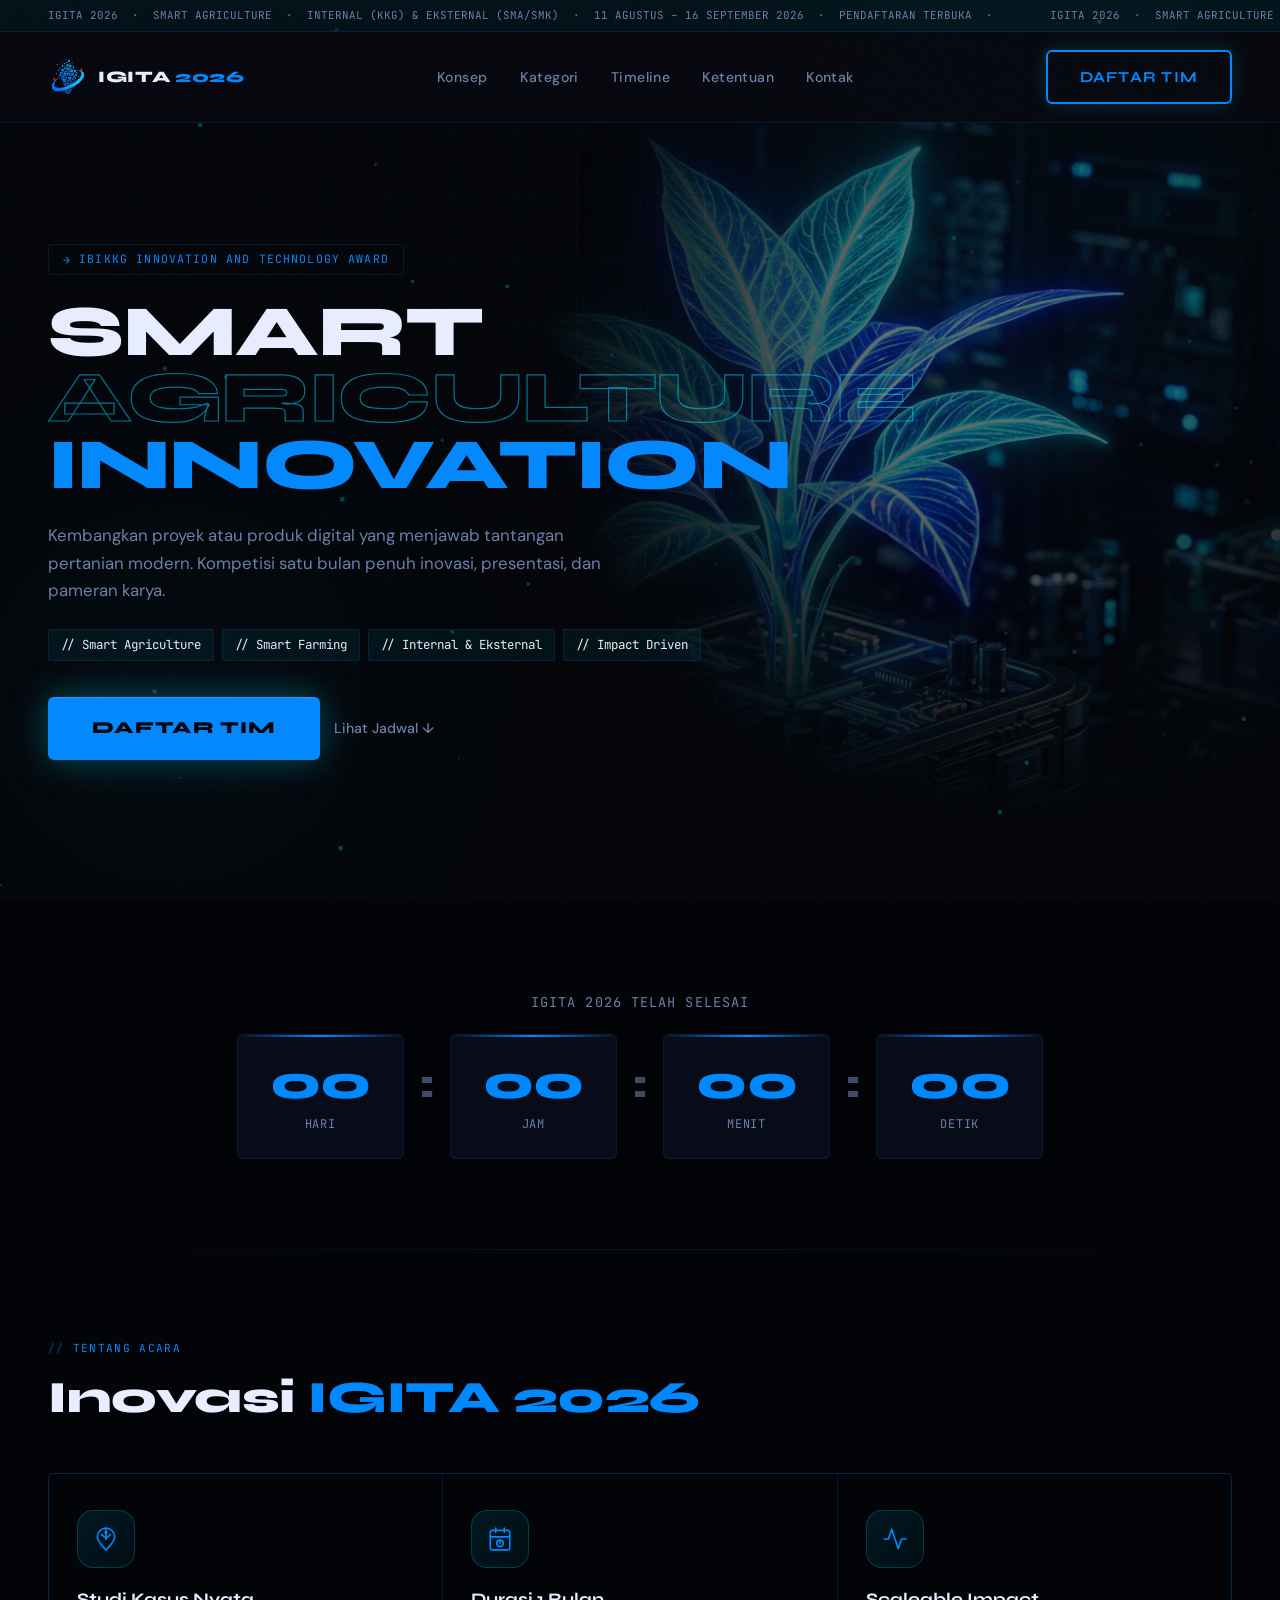
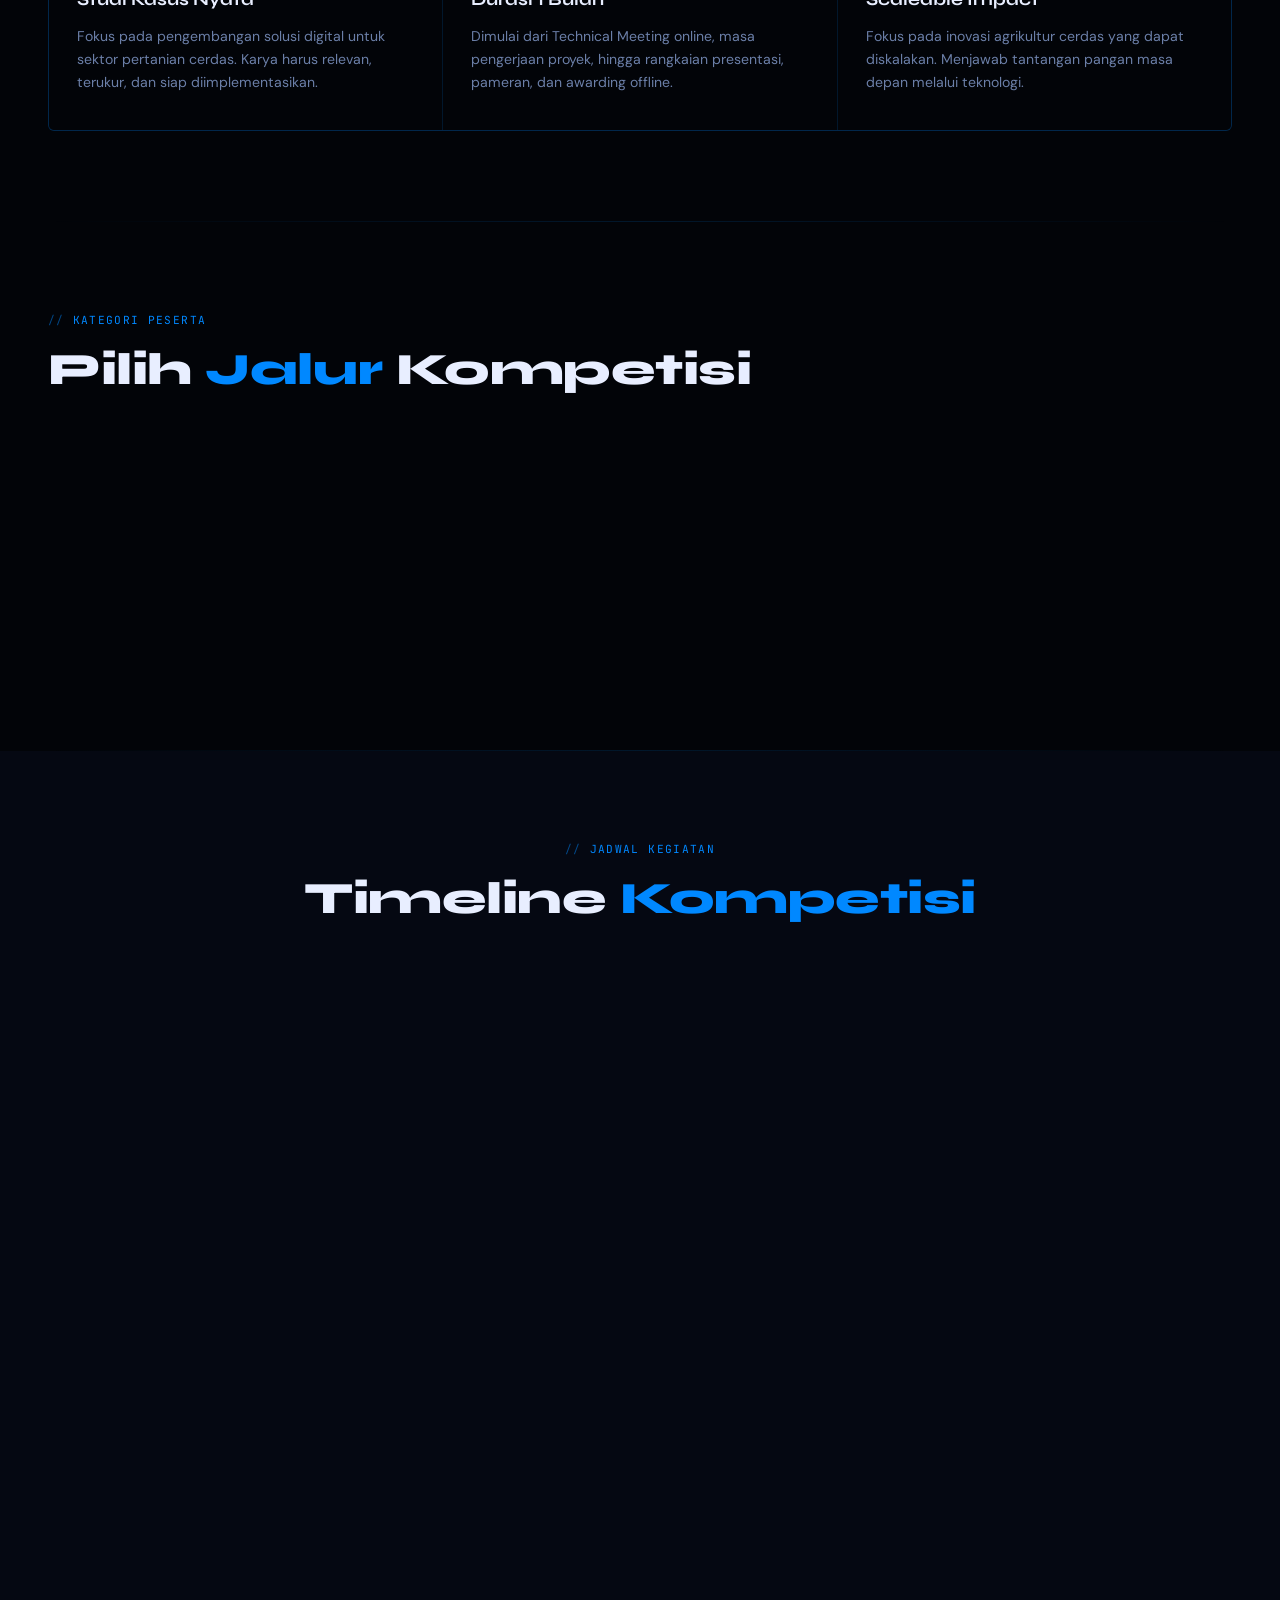
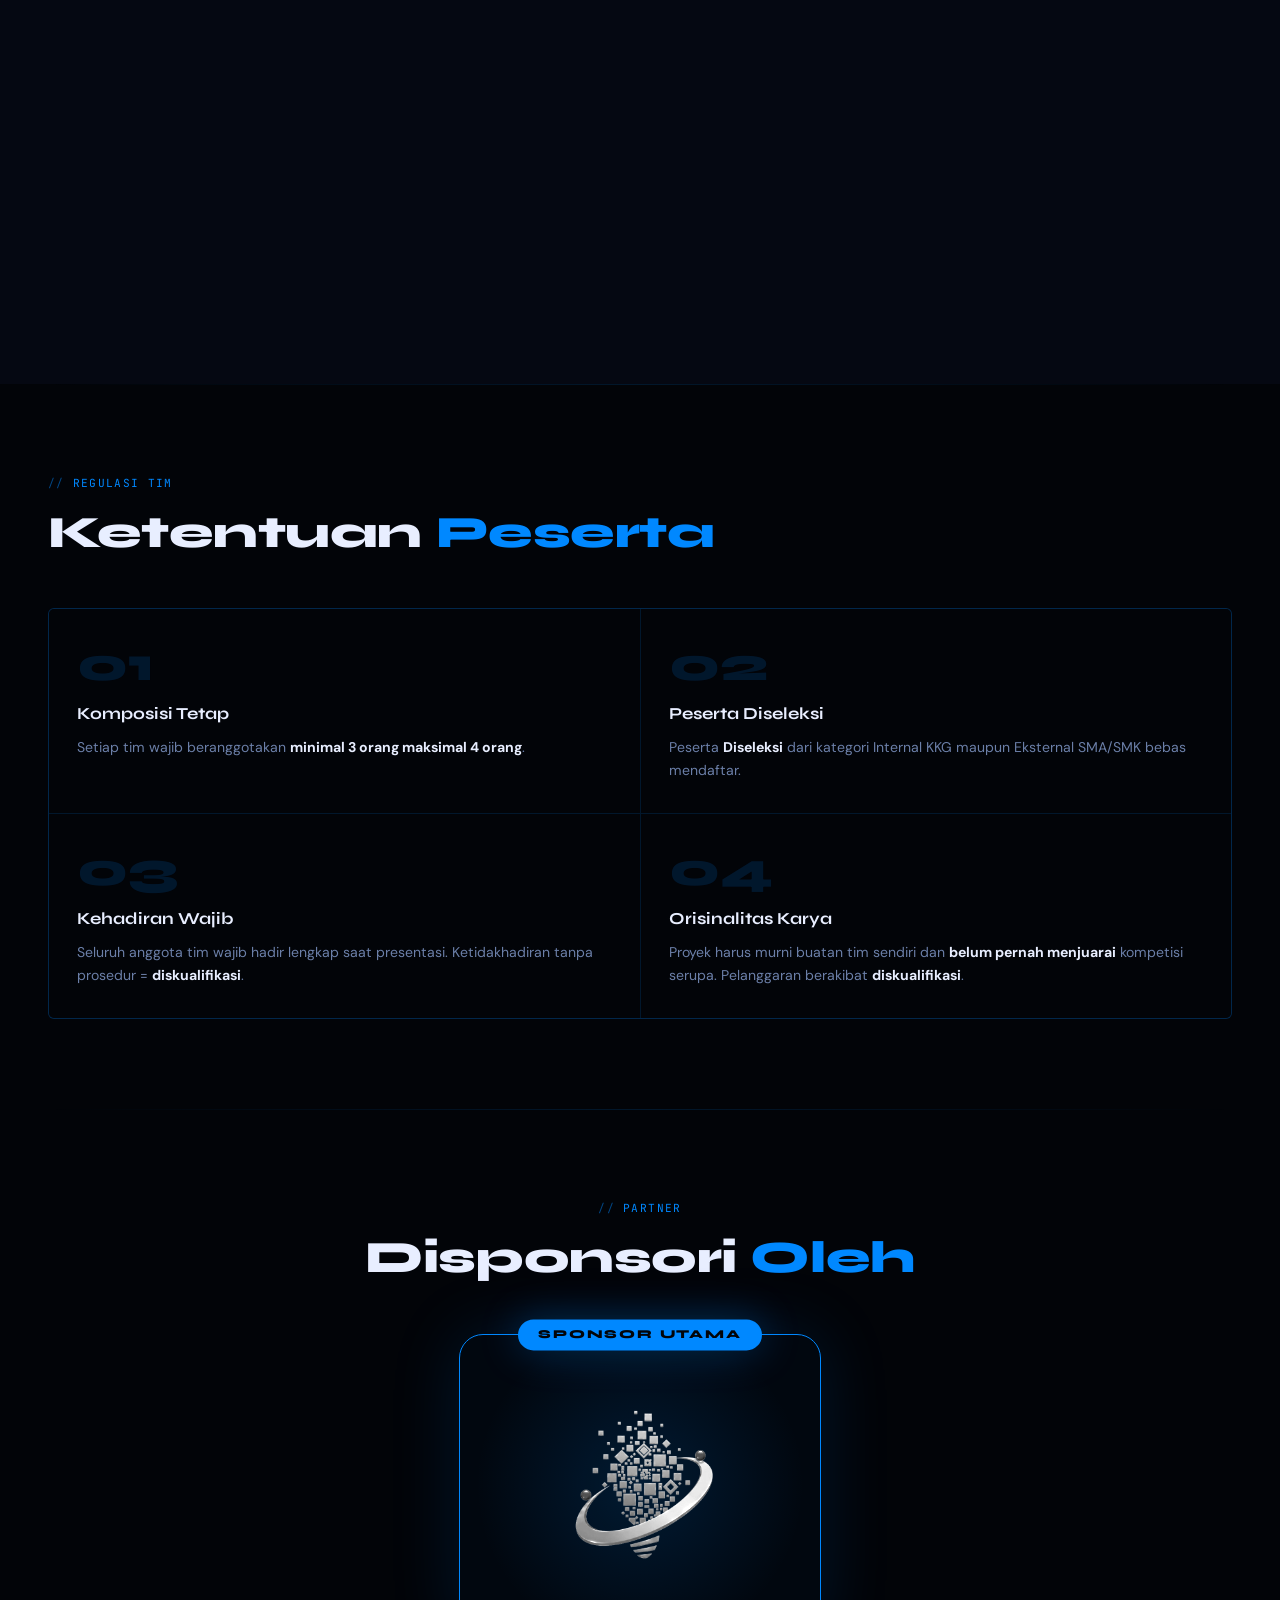
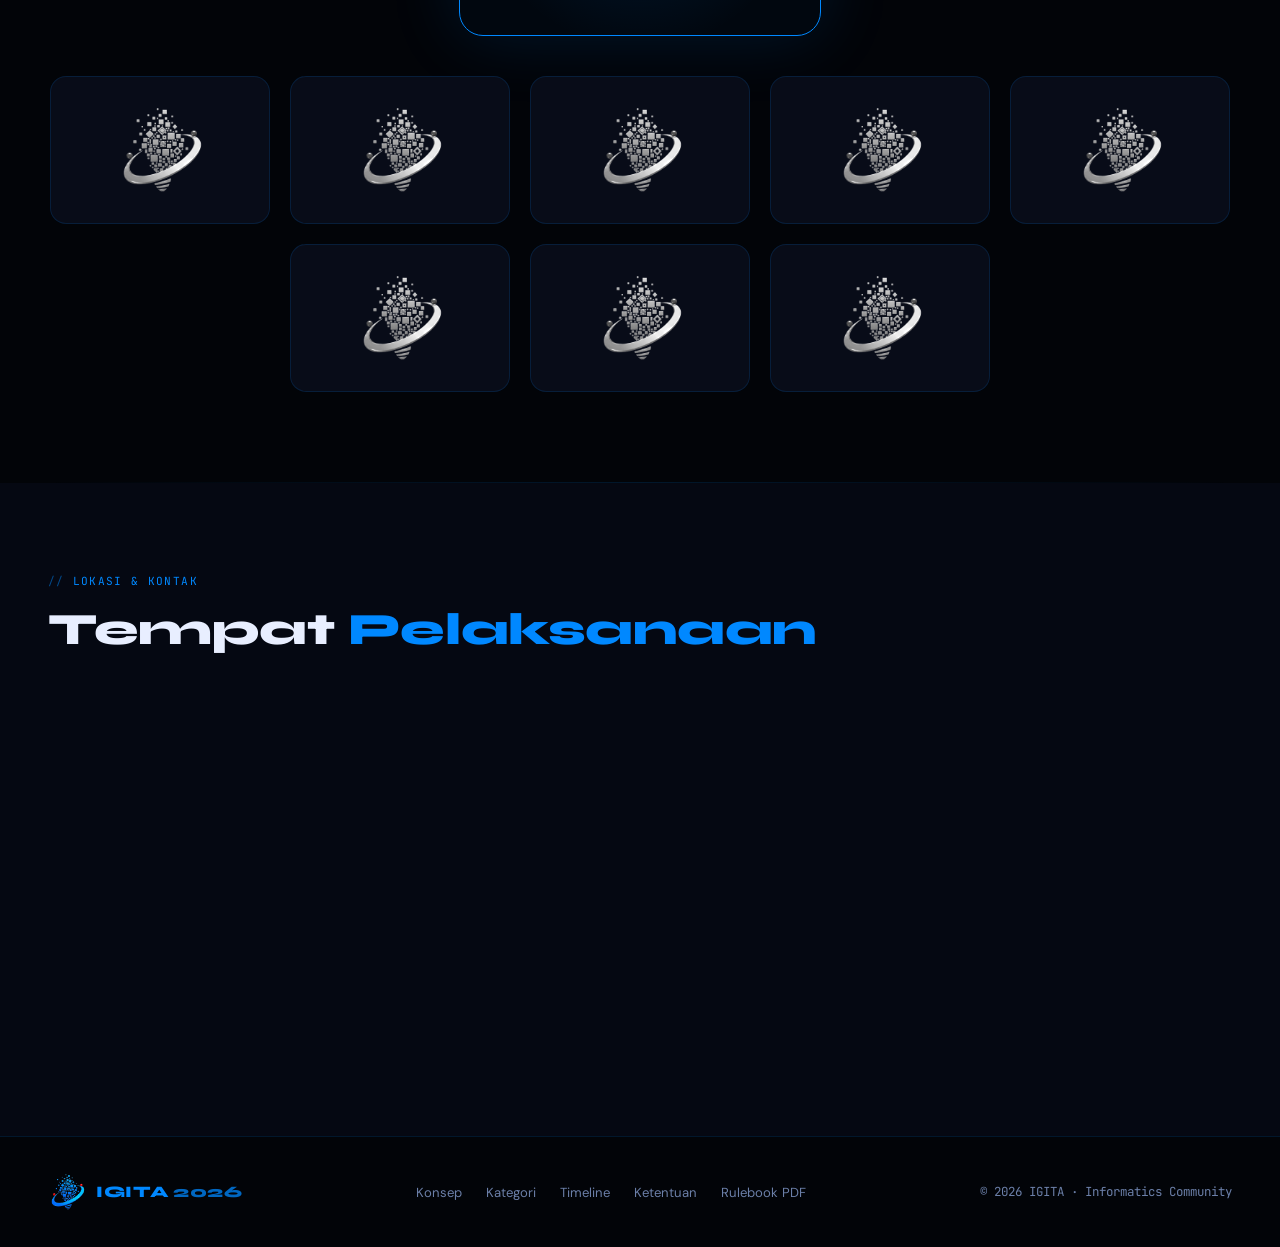
==== index.html @ 9d42542c "perubahan kategori" ====
<!DOCTYPE html>
<html lang="id">
<head>
  <meta charset="UTF-8">
  <meta name="viewport" content="width=device-width, initial-scale=1.0, maximum-scale=5.0, user-scalable=yes">
  <meta name="mobile-web-app-capable" content="yes">
  <meta name="apple-mobile-web-app-capable" content="yes">
  <meta name="apple-mobile-web-app-status-bar-style" content="black-translucent">
  <meta name="apple-mobile-web-app-title" content="IGITA 2026">
  <meta name="format-detection" content="telephone=no">
  <title>IGITA 2026 | Informatics Group Innovation & Technology Award</title>
  <meta name="description" content="IGITA 2026: Kompetisi pengembangan proyek digital berbasis Smart Agriculture. Terbuka untuk Mahasiswa KKG & Siswa SMA/SMK. Daftarkan timmu sekarang!">
  <meta property="og:title" content="IGITA 2026 | Smart Agriculture Innovation">
  <meta property="og:description" content="Kompetisi inovasi teknologi pertanian cerdas. 11 Agustus – 16 September 2026. Pendaftaran terbuka, tanpa batas kuota.">
  <meta property="og:type" content="website">
  <meta name="theme-color" content="#06080f">
  <link rel="icon" type="image/png" href="asset/logo.png">
  <link href="https://fonts.googleapis.com/css2?family=Syne:wght@400;600;700;800&family=DM+Sans:wght@300;400;500&family=JetBrains+Mono:wght@400;700&display=swap" rel="stylesheet">
  <link rel="stylesheet" href="style.css">
</head>
<body>

  <!-- Loading Screen -->
  <div class="loader-screen" id="loader-screen" aria-hidden="true">
    <div class="loader-content">
      <img src="asset/logo.png" alt="IGITA 2026" class="loader-logo">
      <div class="loader-title">IGITA<span>2026</span></div>
      <div class="loader-bar-wrap"><div class="loader-bar" id="loader-bar"></div></div>
      <div class="loader-text" id="loader-text">Memuat...</div>
    </div>
  </div>

  <!-- SVG Filter: mengubah warna logo menjadi cyan tema web #00d4ff -->
  <svg style="display:none" aria-hidden="true">
    <defs>
      <filter id="logo-cyan" color-interpolation-filters="sRGB">
        <feColorMatrix type="matrix" values="
          0 0 0 0 0.00
          0 0 0 0 0.83
          0 0 0 0 1.00
          0 0 0 1 0
        "/>
      </filter>
    </defs>
  </svg>

  <a href="#main-content" class="skip-link">Langsung ke konten</a>

  <div class="global-bg" aria-hidden="true">
    <div class="global-grid"></div>
    <div class="global-glow glow-1"></div>
    <div class="global-glow glow-2"></div>
    <canvas id="particle-canvas"></canvas>
  </div>

  <div class="status-bar" aria-hidden="true">
    <div class="status-scroll">
      <span>IGITA 2026 &nbsp;·&nbsp; SMART AGRICULTURE &nbsp;·&nbsp; INTERNAL (KKG) &amp; EKSTERNAL (SMA/SMK) &nbsp;·&nbsp; 11 AGUSTUS – 16 SEPTEMBER 2026 &nbsp;·&nbsp; PENDAFTARAN TERBUKA &nbsp;·&nbsp;</span>
      <span>IGITA 2026 &nbsp;·&nbsp; SMART AGRICULTURE &nbsp;·&nbsp; INTERNAL (KKG) &amp; EKSTERNAL (SMA/SMK) &nbsp;·&nbsp; 11 AGUSTUS – 16 SEPTEMBER 2026 &nbsp;·&nbsp; PENDAFTARAN TERBUKA &nbsp;·&nbsp;</span>
    </div>
  </div>

  <nav id="navbar" aria-label="Navigasi Utama">
    <div class="nav-logo">
      <img src="asset/logo.png" alt="" class="nav-logo-img">
      <span class="nav-logo-text">IGITA<span class="nav-logo-year">2026</span></span>
    </div>
    <div class="nav-links">
      <a href="#concept">Konsep</a>
      <a href="#categories">Kategori</a>
      <a href="#timeline">Timeline</a>
      <a href="#rules">Ketentuan</a>
      <a href="#contact">Kontak</a>
    </div>
    <a href="daftar.html" class="nav-cta">Daftar Tim</a>
    <button class="nav-burger" id="nav-burger" aria-label="Buka menu navigasi" aria-expanded="false" aria-controls="mobile-nav" type="button">
      <span></span><span></span><span></span>
    </button>
  </nav>

  <nav class="mobile-nav" id="mobile-nav" aria-label="Navigasi Mobile" aria-hidden="true">
    <button class="mobile-nav-close" id="mobile-nav-close" aria-label="Tutup menu">✕</button>
    <a href="#concept">Konsep</a>
    <a href="#categories">Kategori</a>
    <a href="#timeline">Timeline</a>
    <a href="#rules">Ketentuan</a>
    <a href="#contact">Kontak</a>
    <a href="daftar.html" class="mobile-cta">Daftar Tim</a>
  </nav>

  <main id="main-content">
    <section class="hero">
      <div class="hero-bg-asset" aria-hidden="true">
        <img src="asset/smart-agro.png" alt="" class="bg-agro-img">
      </div>
      <div class="hero-content">
        <div class="hero-badge">IBIKKG Innovation and Technology Award</div>
        <h1 class="hero-title">
          <span class="line1">SMART</span>
          <span class="line2">AGRICULTURE</span>
          <span class="line3">INNOVATION</span>
        </h1>
        <p class="hero-sub">Kembangkan proyek atau produk digital yang menjawab tantangan pertanian modern. Kompetisi satu bulan penuh inovasi, presentasi, dan pameran karya.</p>
        <div class="hero-tags">
          <div class="hero-tag">// Smart Agriculture</div>
          <div class="hero-tag">// Smart Farming</div>
          <div class="hero-tag">// Internal &amp; Eksternal</div>
          <div class="hero-tag">// Impact Driven</div>
        </div>
        <div class="hero-actions">
          <a href="daftar.html" class="btn-primary">Daftar Tim</a>
          <a href="#timeline" class="btn-secondary">Lihat Jadwal ↓</a>
        </div>
      </div>
    </section>

    <div class="countdown-section">
      <div class="countdown-label">Pembukaan &amp; Technical Meeting dalam</div>
      <div class="countdown-wrap">
        <div class="count-block"><div class="count-num" id="cd-days">--</div><div class="count-label">Hari</div></div>
        <div class="count-sep">:</div>
        <div class="count-block"><div class="count-num" id="cd-hours">--</div><div class="count-label">Jam</div></div>
        <div class="count-sep">:</div>
        <div class="count-block"><div class="count-num" id="cd-mins">--</div><div class="count-label">Menit</div></div>
        <div class="count-sep">:</div>
        <div class="count-block"><div class="count-num" id="cd-secs">--</div><div class="count-label">Detik</div></div>
      </div>
    </div>

    <div class="divider"></div>

    <section id="concept">
      <div class="section-label">Tentang Acara</div>
      <h2 class="section-title">Inovasi <em>IGITA 2026</em></h2>
      <div class="concept-grid reveal">
        <div class="concept-card">
          <div class="icon-box">
            <svg class="icon-modern" viewBox="0 0 24 24" fill="none" stroke="currentColor" stroke-width="1.5" stroke-linecap="round" stroke-linejoin="round" aria-hidden="true">
              <path d="M12 22c4-4 8-7.5 8-12a8 8 0 1 0-16 0c0 4.5 4 8 8 12z"/><path d="M12 12V2"/><path d="M8 8c2 2 4 3 4 4"/><path d="M16 8c-2 2-4 3-4 4"/><circle cx="12" cy="6" r="1.5" fill="currentColor" stroke="none"/>
            </svg>
          </div>
          <div class="card-title">Studi Kasus Nyata</div>
          <div class="card-desc">Fokus pada pengembangan solusi digital untuk sektor pertanian cerdas. Karya harus relevan, terukur, dan siap diimplementasikan.</div>
        </div>
        <div class="concept-card">
          <div class="icon-box">
            <svg class="icon-modern" viewBox="0 0 24 24" fill="none" stroke="currentColor" stroke-width="1.5" stroke-linecap="round" stroke-linejoin="round" aria-hidden="true">
              <rect x="3" y="4" width="18" height="18" rx="2"/><path d="M16 2v4"/><path d="M8 2v4"/><path d="M3 10h18"/><circle cx="12" cy="16" r="3"/><path d="M12 13v3"/>
            </svg>
          </div>
          <div class="card-title">Durasi 1 Bulan</div>
          <div class="card-desc">Dimulai dari Technical Meeting online, masa pengerjaan proyek, hingga rangkaian presentasi, pameran, dan awarding offline.</div>
        </div>
        <div class="concept-card">
          <div class="icon-box">
            <svg class="icon-modern" viewBox="0 0 24 24" fill="none" stroke="currentColor" stroke-width="1.5" stroke-linecap="round" stroke-linejoin="round" aria-hidden="true">
              <polyline points="22 12 18 12 15 21 9 3 6 12 2 12"></polyline>
            </svg>
          </div>
          <div class="card-title">Scaleable Impact</div>
          <div class="card-desc">Fokus pada inovasi agrikultur cerdas yang dapat diskalakan. Menjawab tantangan pangan masa depan melalui teknologi.</div>
        </div>
      </div>
    </section>

    <div class="divider"></div>

    <section id="categories">
      <div class="section-label">Kategori Peserta</div>
      <h2 class="section-title">Pilih <em>Jalur</em> Kompetisi</h2>
      <div class="cat-grid reveal">
        <a href="daftar.html?kategori=external" style="text-decoration: none; color: inherit;">
          <div class="cat-card external">
            <div class="cat-badge">EKSTERNAL</div>
            <div class="cat-title">SMA / SMK Sederajat</div>
            <div class="cat-desc">Terbuka untuk pelajar tingkat menengah. Presentasi pada Day 2 (15 September) dengan standar penilaian setara.</div>
            <div class="cat-quota">Peserta akan diseleksi</div>
          </div>
        </a>

        <a href="daftar.html?kategori=internal" style="text-decoration: none; color: inherit;">
          <div class="cat-card internal">
            <div class="cat-badge">INTERNAL</div>
            <div class="cat-title">Mahasiswa KKG</div>
            <div class="cat-desc">Khusus mahasiswa aktif Kelompok Keahlian/Gerbang (KKG). Presentasi pada Day 1 (14 September).</div>
            <div class="cat-quota">Peserta akan diseleksi</div>
          </div>
        </a>
      </div>
    </section>

    <div class="divider"></div>

    <section class="timeline-section" id="timeline">
      <div class="section-label">Jadwal Kegiatan</div>
      <h2 class="section-title">Timeline <em>Kompetisi</em></h2>
      <div class="timeline reveal">
        <div class="tl-item" data-start="2026-08-11" data-end="2026-08-11">
          <div class="tl-dot">11<br>AGU</div>
          <div class="tl-content">
            <div class="tl-date">11 Agustus 2026</div>
            <div class="tl-title">Pembukaan &amp; Technical Meeting (Online)</div>
            <div class="tl-status">Penjelasan materi, kategori &amp; jadwal presentasi</div>
          </div>
        </div>
        <div class="tl-item" data-start="2026-08-12" data-end="2026-09-13">
          <div class="tl-dot">12 AGU<br>–<br>13 SEP</div>
          <div class="tl-content">
            <div class="tl-date">12 Agustus – 13 September 2026</div>
            <div class="tl-title">Masa Pengerjaan Proyek (Pre-Event)</div>
            <div class="tl-status">Peserta mengembangkan produk/karya digital</div>
          </div>
        </div>
        <div class="tl-item" data-start="2026-09-14" data-end="2026-09-14">
          <div class="tl-dot">14<br>SEP</div>
          <div class="tl-content">
            <div class="tl-date">14 September 2026 (Day 1 – Lt. 4)</div>
            <div class="tl-title">Seminar, Presentasi KKG &amp; Pameran</div>
            <div class="tl-status">Kategori Internal + 1 Pembicara + Live Music Band Kampus + Hall D Pameran</div>
          </div>
        </div>
        <div class="tl-item" data-start="2026-09-15" data-end="2026-09-15">
          <div class="tl-dot">15<br>SEP</div>
          <div class="tl-content">
            <div class="tl-date">15 September 2026 (Day 2 – Lt. 4)</div>
            <div class="tl-title">Seminar, Presentasi SMA/SMK &amp; Pameran</div>
            <div class="tl-status">Kategori Eksternal + 1 Pembicara + Live Music Band Kampus + Hall D Pameran</div>
          </div>
        </div>
        <div class="tl-item" data-start="2026-09-16" data-end="2026-09-16">
          <div class="tl-dot">16<br>SEP</div>
          <div class="tl-content">
            <div class="tl-date">16 September 2026 (Day 3 – Lt. 2)</div>
            <div class="tl-title">Awarding &amp; Closing Ceremony</div>
            <div class="tl-status">Pengumuman Juara 1, 2, 3 &amp; Penyerahan Hadiah</div>
          </div>
        </div>
      </div>
    </section>

    <div class="divider"></div>

    <section id="rules">
      <div class="section-label">Regulasi Tim</div>
      <h2 class="section-title">Ketentuan <em>Peserta</em></h2>
      <div class="rules-grid reveal">
        <div class="rule-card">
          <div class="rule-num">01</div>
          <div class="rule-title">Komposisi Tetap</div>
          <div class="rule-desc">Setiap tim wajib beranggotakan <strong> minimal 3 orang maksimal 4 orang</strong>.</div>
        </div>
        <div class="rule-card">
          <div class="rule-num">02</div>
          <div class="rule-title">Peserta Diseleksi</div>
          <div class="rule-desc">Peserta <strong>Diseleksi</strong> dari kategori Internal KKG maupun Eksternal SMA/SMK bebas mendaftar.</div>
        </div>
        <div class="rule-card">
          <div class="rule-num">03</div>
          <div class="rule-title">Kehadiran Wajib</div>
          <div class="rule-desc">Seluruh anggota tim wajib hadir lengkap saat presentasi. Ketidakhadiran tanpa prosedur = <strong>diskualifikasi</strong>.</div>
        </div>
        <div class="rule-card">
          <div class="rule-num">04</div>
          <div class="rule-title">Orisinalitas Karya</div>
          <div class="rule-desc">Proyek harus murni buatan tim sendiri dan <strong>belum pernah menjuarai</strong> kompetisi serupa. Pelanggaran berakibat <strong>diskualifikasi</strong>.</div>
        </div>
      </div>
    </section>

    <div class="divider"></div>

    <section id="sponsors" class="sponsors-section">
      <div class="section-label">Partner</div>
      <h2 class="section-title">Disponsori <em>Oleh</em></h2>
      
      <div class="sponsors-premium reveal">
        <div class="sponsor-card premium">
          <div class="premium-glow"></div>
          <img src="asset/logo.png" alt="Sponsor Utama" class="sponsor-img">
          <div class="sponsor-tier">SPONSOR UTAMA</div>
        </div>
      </div>

      <div class="sponsors-regular reveal">
        <div class="sponsor-card">
          <img src="asset/logo.png" alt="Sponsor" class="sponsor-img">
        </div>
        <div class="sponsor-card">
          <img src="asset/logo.png" alt="Sponsor" class="sponsor-img">
        </div>
        <div class="sponsor-card">
          <img src="asset/logo.png" alt="Sponsor" class="sponsor-img">
        </div>
        <div class="sponsor-card">
          <img src="asset/logo.png" alt="Sponsor" class="sponsor-img">
        </div>
        <div class="sponsor-card">
          <img src="asset/logo.png" alt="Sponsor" class="sponsor-img">
        </div>
        <div class="sponsor-card">
          <img src="asset/logo.png" alt="Sponsor" class="sponsor-img">
        </div>
        <div class="sponsor-card">
          <img src="asset/logo.png" alt="Sponsor" class="sponsor-img">
        </div>
        <div class="sponsor-card">
          <img src="asset/logo.png" alt="Sponsor" class="sponsor-img">
        </div>
      </div>
    </section>

    <div class="divider"></div>

    <section class="contact-section" id="contact">
      <div class="section-label">Lokasi &amp; Kontak</div>
      <h2 class="section-title">Tempat <em>Pelaksanaan</em></h2>
      <div class="contact-card reveal">
        <div>
          <div class="contact-name">Hall D &amp; Area Kampus</div>
          <div class="contact-role">Lt. 2 (Awarding) · Lt. 4 (Seminar &amp; Presentasi)</div>
          <div class="contact-links">
            <a href="https://wa.me/6281210693425" class="contact-link">
              <span class="platform">WhatsApp</span>
              <span>+62 812-1069-3425 (Adm Justine)</span>
            </a>
            <a href="https://instagram.com/ic.ibikkg" class="contact-link">
              <span class="platform">Instagram</span>
              <span>@ic.ibikkg</span>
            </a>
            <a href="mailto:ic@kwikkiangie.ac.id" class="contact-link">
              <span class="platform">Email</span>
              <span>ic@kwikkiangie.ac.id</span>
            </a>
          </div>
        </div>
        <div class="contact-cta">
          <div class="cta-big">Siap <em>Berkarya?</em></div>
          <div class="cta-sub">Pendaftaran terbuka tanpa batas kuota. Inovasi pertanian cerdas menanti eksekusimu.</div>
          <a href="daftar.html" class="btn-primary cta-btn">Form Pendaftaran</a>
        </div>
      </div>
    </section>
  </main>

  <footer>
    <div class="footer-brand">
      <img src="asset/logo.png" alt="" class="footer-logo-img">
      <span class="footer-logo-text">IGITA<span class="footer-logo-year">2026</span></span>
    </div>
    <div class="footer-links">
      <a href="#concept">Konsep</a>
      <a href="#categories">Kategori</a>
      <a href="#timeline">Timeline</a>
      <a href="#rules">Ketentuan</a>
      <a href="#">Rulebook PDF</a>
    </div>
    <div class="footer-copy">© 2026 IGITA · Informatics Community</div>
  </footer>

  

  <script src="script.js"></script>
</body>
</html>
---- style.css ----
/* ============================================================
   IGITA 2026 — style.css (Mobile-Optimized Edition)
   ============================================================ */

/* ============================================================
   CSS VARIABLES
   ============================================================ */
:root {
  --bg:        #020408;
  --bg2:       #050812;
  --bg3:       #080c18;
  --accent:    #0088ff;
  --accent2:   #0055ff;
  --accent3:   #818cf8;
  --text:      #e8eeff;
  --muted:     #6b7fa8;
  --border:    rgba(0,136,255,0.15);
  --glow:      0 0 40px rgba(0,136,255,0.3);
  --radius:    6px;
  --status-h:  32px;
  --nav-h:     60px;
  --side-pad:  clamp(48px, calc((100vw - 1280px) / 2 + 48px), 180px);
}

/* ============================================================
   RESET & BASE
   ============================================================ */
*, *::before, *::after { margin: 0; padding: 0; box-sizing: border-box; }

html {
  overflow-x: hidden;
  scroll-behavior: smooth;
  scroll-padding-top: calc(var(--status-h) + var(--nav-h) + 16px);
}

body {
  background: var(--bg);
  color: var(--text);
  font-family: 'DM Sans', sans-serif;
  line-height: 1.6;
  overflow-x: hidden;
  overflow-wrap: break-word;
  word-break: break-word;
  -webkit-text-size-adjust: 100%;
  padding-top: var(--status-h);
}

/* Body saat loading — cegah scroll */
body.is-loading { overflow: hidden; }

/* ============================================================
   LOADING SCREEN
   ============================================================ */
.loader-screen {
  position: fixed; inset: 0;
  background: var(--bg);
  z-index: 99999;
  display: flex;
  align-items: center;
  justify-content: center;
  transition: opacity 0.5s ease, visibility 0.5s ease;
}
.loader-screen.hidden {
  opacity: 0;
  visibility: hidden;
  pointer-events: none;
}
.loader-content {
  display: flex;
  flex-direction: column;
  align-items: center;
  gap: 16px;
}
.loader-logo {
  height: 72px;
  width: auto;
  filter: brightness(0) saturate(100%)
          invert(72%) sepia(97%)
          saturate(400%) hue-rotate(160deg)
          brightness(105%);
  animation: loaderPulse 1.5s ease-in-out infinite;
}
.loader-title {
  font-family: 'Syne', sans-serif;
  font-weight: 800;
  font-size: 1.4rem;
  color: var(--text);
  letter-spacing: 0.04em;
}
.loader-title span { color: var(--accent); margin-left: 4px; }
.loader-bar-wrap {
  width: 180px;
  height: 3px;
  background: rgba(255,255,255,0.08);
  border-radius: 99px;
  overflow: hidden;
}
.loader-bar {
  height: 100%;
  width: 0%;
  background: var(--accent);
  border-radius: 99px;
  transition: width 0.3s ease;
  box-shadow: 0 0 8px rgba(0,212,255,0.5);
}
.loader-text {
  font-family: 'JetBrains Mono', monospace;
  font-size: 0.65rem;
  color: var(--muted);
  letter-spacing: 0.1em;
  text-transform: uppercase;
}
@keyframes loaderPulse {
  0%, 100% { opacity: 1; transform: scale(1); }
  50% { opacity: 0.7; transform: scale(0.96); }
}

/* Skip Link */
.skip-link {
  position: fixed; top: -9999px; left: 16px; z-index: 9999;
  background: var(--accent); color: var(--bg);
  padding: 10px 18px; font-weight: 700;
  font-family: 'Syne', sans-serif; border-radius: 0 0 var(--radius) var(--radius);
  text-decoration: none; font-size: 0.85rem; transition: top 0.2s;
}
.skip-link:focus { top: 0; outline: 2px solid var(--bg); outline-offset: 2px; }

/* Grain Overlay */
body::before {
  content: ''; position: fixed; inset: 0; z-index: 9998;
  pointer-events: none; opacity: 0.035;
  background-image: url("data:image/svg+xml,%3Csvg viewBox='0 0 256 256' xmlns='http://www.w3.org/2000/svg'%3E%3Cfilter id='noise'%3E%3CfeTurbulence type='fractalNoise' baseFrequency='0.75' numOctaves='4' stitchTiles='stitch'/%3E%3C/filter%3E%3Crect width='100%25' height='100%25' filter='url(%23noise)'/%3E%3C/svg%3E");
  background-size: 128px;
}

/* ============================================================
   GLOBAL BACKGROUND
   ============================================================ */
.global-bg { position: fixed; inset: 0; z-index: -1; pointer-events: none; overflow: hidden; }
.global-grid {
  position: absolute; inset: 0;
  background-image:
    linear-gradient(rgba(0,212,255,0.03) 1px, transparent 1px),
    linear-gradient(90deg, rgba(0,212,255,0.03) 1px, transparent 1px);
  background-size: 64px 64px;
  mask-image: radial-gradient(ellipse 90% 80% at 50% 30%, black 10%, transparent 85%);
  -webkit-mask-image: radial-gradient(ellipse 90% 80% at 50% 30%, black 10%, transparent 85%);
}
.global-glow { position: absolute; border-radius: 50%; pointer-events: none; filter: blur(120px); will-change: transform; opacity: 0.55; }
.glow-1 { width: 850px; height: 850px; background: radial-gradient(circle, rgba(0,212,255,0.14) 0%, transparent 65%); top: -220px; right: -180px; animation: floatOrbGlobal 28s ease-in-out infinite alternate; }
.glow-2 { width: 650px; height: 650px; background: radial-gradient(circle, rgba(6,182,212,0.11) 0%, transparent 65%); bottom: -120px; left: -150px; animation: floatOrbGlobal 34s ease-in-out infinite alternate-reverse; }
@keyframes floatOrbGlobal {
  0%   { transform: translate(0,0) scale(1); }
  50%  { transform: translate(45px,-35px) scale(1.06); }
  100% { transform: translate(-35px,25px) scale(0.96); }
}
#particle-canvas { position: absolute; inset: 0; width: 100%; height: 100%; display: block; opacity: 0.85; }

nav, main, footer, .status-bar { position: relative; z-index: 1; }

/* ============================================================
   STATUS BAR
   ============================================================ */
.status-bar {
  position: fixed; top: 0; left: 0; right: 0; z-index: 200;
  background: rgba(0,212,255,0.06); border-bottom: 1px solid var(--border);
  height: var(--status-h);
  display: flex; align-items: center; gap: 10px;
  padding: 0 var(--side-pad);
  font-family: 'JetBrains Mono', monospace; font-size: 0.68rem; color: var(--muted);
  overflow: hidden; white-space: nowrap;
  transition: transform 0.35s ease, opacity 0.35s ease;
  will-change: transform;
}
.status-bar.collapsed { transform: translateY(-100%); opacity: 0; pointer-events: none; }
.status-dot { width: 5px; height: 5px; background: var(--accent); border-radius: 50%; animation: pulse 2s infinite; flex-shrink: 0; }
.status-scroll { display: flex; gap: 50px; animation: scrollText 22s linear infinite; width: max-content; }
@keyframes scrollText { from { transform: translateX(0); } to { transform: translateX(-50%); } }

/* ============================================================
   NAVIGATION
   ============================================================ */
nav {
  position: fixed;
  top: var(--status-h);
  left: 0; right: 0; z-index: 200;
  display: flex; align-items: center; justify-content: space-between;
  padding: 18px var(--side-pad);
  background: rgba(6,8,15,0.85); backdrop-filter: blur(16px);
  border-bottom: 1px solid var(--border);
  transition: top 0.35s ease, padding 0.3s, background 0.3s;
}
nav.scrolled { top: 0; padding: 12px var(--side-pad); background: rgba(6,8,15,0.97); }

.nav-logo {
  text-decoration: none;
  display: flex;
  align-items: center;
  flex-shrink: 0;
  gap: 12px;
}
/* Logo image — warna diubah ke cyan #00d4ff via CSS filter */
.nav-logo-img {
  height: 38px;
  width: auto;
  object-fit: contain;
  display: block;
  margin: auto 0;
}
.nav-logo-text {
  font-family: 'Syne', sans-serif;
  font-weight: 800;
  font-size: 1rem;
  color: var(--text);
  letter-spacing: 0.04em;
}
.nav-logo-year {
  color: var(--accent);
  margin-left: 4px;
}
/* Footer logo */
.footer-logo-img {
  height: 38px;
  width: auto;
  object-fit: contain;
  display: block;
  margin: auto 0;
}

.footer-logo-text {
  font-family: 'Syne', sans-serif;
  font-weight: 800;
  font-size: 1rem;
  color: var(--muted);
  letter-spacing: 0.04em;
}
.footer-logo-year {
  color: var(--accent);
  margin-left: 4px;
  opacity: 0.75;
}

.nav-links { display: flex; gap: 32px; flex-shrink: 0; }
.nav-links a {
  color: var(--muted); font-size: 0.88rem; text-decoration: none; font-weight: 500;
  letter-spacing: 0.03em; transition: color 0.2s; position: relative; padding: 8px 0;
}
.nav-links a::after { content: ''; position: absolute; left: 0; bottom: 4px; width: 0; height: 1px; background: var(--accent); transition: width 0.3s; }
.nav-links a:hover, .nav-links a:focus-visible { color: var(--accent); outline: none; }
.nav-links a:hover::after, .nav-links a:focus-visible::after { width: 100%; }

.nav-cta {
  border: 2px solid var(--accent); color: var(--accent); padding: 13px 32px; border-radius: var(--radius);
  font-size: 0.95rem; font-weight: 700; letter-spacing: 0.08em; text-transform: uppercase;
  text-decoration: none; transition: all 0.25s; font-family: 'Syne', sans-serif;
  flex-shrink: 0; min-height: 52px; display: inline-flex; align-items: center; justify-content: center;
  box-shadow: 0 0 18px rgba(0,212,255,0.18);
}
.nav-cta:hover, .nav-cta:focus-visible { background: var(--accent); color: var(--bg); box-shadow: var(--glow); outline: none; }

/* ============================================================
   HAMBURGER BUTTON
   ============================================================ */
.nav-burger {
  display: none;
  flex-direction: column; justify-content: center; align-items: flex-end;
  gap: 5px; width: 44px; height: 44px;
  background: none; border: none; cursor: pointer;
  padding: 8px; position: relative; z-index: 300; flex-shrink: 0;
  touch-action: manipulation;
  -webkit-tap-highlight-color: transparent;
}
.nav-burger span {
  display: block; height: 1.5px; background: var(--text); border-radius: 2px;
  transition: transform 0.32s cubic-bezier(0.4,0,0.2,1), opacity 0.22s ease, width 0.22s ease;
  transform-origin: right center;
}
.nav-burger span:nth-child(1) { width: 22px; }
.nav-burger span:nth-child(2) { width: 16px; }
.nav-burger span:nth-child(3) { width: 19px; }
.nav-burger[aria-expanded="true"] span:nth-child(1) { transform: rotate(-45deg); width: 22px; }
.nav-burger[aria-expanded="true"] span:nth-child(2) { opacity: 0; transform: translateX(8px); }
.nav-burger[aria-expanded="true"] span:nth-child(3) { transform: rotate(45deg); width: 22px; }

/* ============================================================
   MOBILE NAV — DROP FROM TOP
   ============================================================ */
.mobile-nav {
  position: fixed;
  /* flush directly below navbar */
  top: calc(var(--status-h) + var(--nav-h));
  left: 0; right: 0;
  z-index: 150;
  background: rgba(5, 7, 14, 0.98);
  backdrop-filter: blur(24px);
  -webkit-backdrop-filter: blur(24px);
  border-bottom: 1px solid var(--border);
  box-shadow: 0 20px 60px rgba(0, 0, 0, 0.6), 0 1px 0 rgba(0,136,255,0.12) inset;
  display: flex;
  flex-direction: column;
  align-items: stretch;
  padding: 6px 0 20px;
  /* clip from top-to-bottom — element stays in place, no bleed through status bar */
  clip-path: inset(0 0 100% 0);
  opacity: 0;
  transition:
    clip-path 0.38s cubic-bezier(0.4, 0, 0.2, 1),
    opacity   0.22s ease;
  pointer-events: none;
  max-height: calc(100svh - var(--status-h) - var(--nav-h));
  overflow-y: auto;
  scrollbar-width: none;
}
/* when nav scrolls up (status bar hidden, nav at top:0) */
.mobile-nav.nav-scrolled {
  top: var(--nav-h);
  max-height: calc(100svh - var(--nav-h));
}
.mobile-nav::-webkit-scrollbar { display: none; }
.mobile-nav.open {
  clip-path: inset(0 0 0% 0);
  opacity: 1;
  pointer-events: auto;
}

/* accent line at top edge */
.mobile-nav::before {
  content: '';
  display: block;
  height: 1px;
  background: linear-gradient(90deg,
    transparent 0%,
    rgba(0, 136, 255, 0.5) 30%,
    rgba(0, 85, 255, 0.4) 70%,
    transparent 100%);
  flex-shrink: 0;
  margin-bottom: 6px;
}
.mobile-nav::after { display: none; }

/* X close button — hidden; burger in navbar is the toggle */
.mobile-nav-close { display: none; }

/* ── Nav links ───────────────────────────────────────────── */
.mobile-nav a {
  font-family: 'DM Sans', sans-serif;
  font-size: 0.95rem;
  font-weight: 500;
  color: var(--muted);
  text-decoration: none;
  letter-spacing: 0.01em;
  padding: 14px 20px 14px 24px;
  display: flex;
  align-items: center;
  justify-content: space-between;
  min-height: 50px;
  border-bottom: 1px solid rgba(255,255,255,0.04);
  transition: color 0.18s, background 0.18s;
  position: relative;
}
/* Right arrow chevron */
.mobile-nav a::after {
  content: '›';
  font-size: 1.1rem;
  color: rgba(0, 136, 255, 0.35);
  transition: color 0.18s, transform 0.18s;
  flex-shrink: 0;
  line-height: 1;
}
.mobile-nav a::before { display: none; }
.mobile-nav a:hover,
.mobile-nav a:focus-visible {
  color: var(--text);
  background: rgba(0, 136, 255, 0.04);
  outline: none;
}
.mobile-nav a:hover::after,
.mobile-nav a:focus-visible::after {
  color: var(--accent);
  transform: translateX(3px);
}
/* last regular link before CTA */
.mobile-nav a:nth-last-of-type(2) { border-bottom: none; }

/* ── CTA button ──────────────────────────────────────────── */
.mobile-nav .mobile-cta {
  margin: 16px 20px 0;
  background: var(--accent);
  color: var(--bg);
  border-radius: var(--radius);
  padding: 14px 24px;
  font-family: 'Syne', sans-serif;
  font-size: 0.88rem;
  font-weight: 800;
  letter-spacing: 0.08em;
  text-transform: uppercase;
  border: none;
  min-height: 48px;
  display: flex;
  align-items: center;
  justify-content: center;
  width: calc(100% - 40px);
  transition: opacity 0.2s, box-shadow 0.2s, transform 0.2s;
  box-shadow: 0 0 28px rgba(0, 136, 255, 0.35);
}
.mobile-nav .mobile-cta::after { display: none; }
.mobile-nav .mobile-cta:hover,
.mobile-nav .mobile-cta:focus-visible {
  opacity: 0.88;
  box-shadow: 0 0 40px rgba(0, 136, 255, 0.55);
  transform: translateY(-1px);
  outline: none;
}

/* ============================================================
   HERO SECTION
   ============================================================ */
.hero {
  min-height: 100vh; display: flex; flex-direction: column; justify-content: center;
  padding: calc(var(--nav-h) + 60px) var(--side-pad) 80px;
  position: relative; overflow: hidden;
}
.hero-content { position: relative; z-index: 1; max-width: 920px; width: 100%; }
.hero-bg-asset { position: absolute; top: 0; right: 0; bottom: 0; width: 70%; display: flex; align-items: flex-start; justify-content: flex-end; pointer-events: none; z-index: 0; opacity: 0.4; mask-image: radial-gradient(ellipse 70% 70% at 70% 35%, black 25%, transparent 75%); -webkit-mask-image: radial-gradient(ellipse 70% 70% at 70% 35%, black 25%, transparent 75%); mix-blend-mode: screen; }
.bg-agro-img { height: 120%; width: auto; object-fit: cover; filter: brightness(1.2) contrast(1.1); animation: floatBgAgro 10s ease-in-out infinite alternate; margin-top: 40px; margin-right: -50px; }

@keyframes floatBgAgro {
  0% { transform: translateY(0) scale(1); }
  100% { transform: translateY(-30px) scale(1.05); }
}

.hero-badge {
  display: inline-flex; align-items: flex-start; gap: 8px;
  border: 1px solid var(--border); padding: 6px 14px; border-radius: 2px;
  font-size: 0.72rem; letter-spacing: 0.1em; text-transform: uppercase;
  color: var(--accent); font-family: 'JetBrains Mono', monospace;
  margin-bottom: 24px; animation: fadeUp 0.6s ease both;
  white-space: normal; max-width: 100%; line-height: 1.4;
}
.hero-badge::before { content: '→'; flex-shrink: 0; margin-top: 1px; }

.hero-title {
  font-family: 'Syne', sans-serif; font-size: clamp(2.8rem, 7vw, 4.5rem);
  font-weight: 800; line-height: 0.92; letter-spacing: -0.02em;
  animation: fadeUp 0.6s 0.1s ease both; overflow-wrap: break-word;
}
.hero-title .line1 { display: block; }
.hero-title .line2 { display: block; color: transparent; -webkit-text-stroke: 1.2px rgba(0,212,255,0.55); }
.hero-title .line3 { display: block; color: var(--accent); }

.hero-sub { margin-top: 24px; max-width: 580px; color: var(--muted); font-size: clamp(0.95rem, 1.5vw, 1.05rem); line-height: 1.65; animation: fadeUp 0.6s 0.2s ease both; }
.hero-tags { display: flex; flex-wrap: wrap; gap: 8px; margin-top: 24px; animation: fadeUp 0.6s 0.3s ease both; }
.hero-tag { background: rgba(0,212,255,0.06); border: 1px solid var(--border); color: var(--text); font-size: 0.78rem; padding: 5px 12px; border-radius: 2px; font-family: 'JetBrains Mono', monospace; white-space: nowrap; }
.hero-actions { display: flex; flex-wrap: wrap; gap: 14px; align-items: center; margin-top: 36px; animation: fadeUp 0.6s 0.4s ease both; }

/* ============================================================
   BUTTONS
   ============================================================ */
.btn-primary {
  background: var(--accent); color: var(--bg); padding: 18px 44px; border-radius: var(--radius);
  font-weight: 800; font-size: 1.05rem; text-decoration: none; font-family: 'Syne', sans-serif;
  letter-spacing: 0.08em; text-transform: uppercase; transition: all 0.25s;
  display: inline-flex; align-items: center; gap: 8px;
  box-shadow: 0 0 36px rgba(0,212,255,0.35), inset 0 1px 0 rgba(255,255,255,0.15); min-height: 58px; justify-content: center;
  touch-action: manipulation;
}
.btn-primary:hover, .btn-primary:focus-visible { transform: translateY(-2px); box-shadow: 0 0 50px rgba(0,212,255,0.45); outline: none; }

.btn-secondary { color: var(--muted); font-size: 0.88rem; text-decoration: none; display: inline-flex; align-items: center; gap: 6px; transition: color 0.2s; font-weight: 500; min-height: 44px; padding: 8px 0; }
.btn-secondary:hover, .btn-secondary:focus-visible { color: var(--text); outline: none; }

.btn-back-fixed {position: fixed; top: 20px; left: 20px; z-index: 9999; display: inline-flex; align-items: center; gap: 7px; font-family: 'DM Sans', sans-serif; font-size: 0.82rem; font-weight: 500; color: rgba(255,255,255,0.55); background: rgba(6,8,15,0.7); backdrop-filter: blur(10px); -webkit-backdrop-filter: blur(10px); border: 1px solid rgba(255,255,255,0.1); border-radius: 8px; padding: 8px 14px 8px 10px; text-decoration: none; cursor: pointer; transition: color 0.2s, border-color 0.2s, background 0.2s;}
.btn-back-fixed:hover {color: #00d4ff; border-color: rgba(0,212,255,0.4); background: rgba(0,212,255,0.07);}
.btn-back-fixed svg {transition: transform 0.2s; flex-shrink: 0;}
.btn-back-fixed:hover svg {transform: translateX(-3px);}

/* ============================================================
   COUNTDOWN
   ============================================================ */
.countdown-section { padding: 40px var(--side-pad) 90px; position: relative; z-index: 1; margin-top: 20px; }
.countdown-label { font-family: 'JetBrains Mono', monospace; font-size: 0.85rem; color: var(--muted); letter-spacing: 0.08em; text-transform: uppercase; margin-bottom: 20px; text-align: center; }
.countdown-wrap { display: flex; flex-wrap: wrap; gap: 12px; align-items: flex-end; justify-content: center; }
.count-block { display: flex; flex-direction: column; align-items: center; background: var(--bg3); border: 1px solid var(--border); padding: 24px 32px; min-width: 110px; border-radius: var(--radius); position: relative; overflow: hidden; box-shadow: 0 8px 32px rgba(0,0,0,0.3); }
.count-block::before { content: ''; position: absolute; top: 0; left: 0; right: 0; height: 2px; background: linear-gradient(90deg, transparent, var(--accent), transparent); }
.count-num { font-family: 'Syne', sans-serif; font-size: 3rem; font-weight: 800; color: var(--accent); line-height: 1; letter-spacing: -0.01em; }
.count-label { font-size: 0.75rem; color: var(--muted); text-transform: uppercase; letter-spacing: 0.08em; margin-top: 8px; font-family: 'JetBrains Mono', monospace; }
.count-sep { font-family: 'Syne', sans-serif; font-size: 2.5rem; font-weight: 800; color: var(--muted); padding: 0 4px; align-self: flex-start; padding-top: 18px; opacity: 0.6; }

/* ============================================================
   SECTIONS
   ============================================================ */
section {
  padding: 90px var(--side-pad);
  scroll-margin-top: calc(var(--status-h) + var(--nav-h) + 8px);
}
.section-label { font-family: 'JetBrains Mono', monospace; font-size: 0.7rem; color: var(--accent); letter-spacing: 0.12em; text-transform: uppercase; margin-bottom: 14px; display: flex; align-items: center; gap: 8px; }
.section-label::before { content: '//'; opacity: 0.5; }
.section-title { font-family: 'Syne', sans-serif; font-size: clamp(1.8rem, 3.5vw, 2.8rem); font-weight: 800; line-height: 1.15; letter-spacing: -0.01em; }
.section-title em { font-style: normal; color: var(--accent); }
.divider { height: 1px; background: linear-gradient(90deg, transparent, var(--border), transparent); margin: 0 var(--side-pad); }

/* ============================================================
   CONCEPT GRID
   ============================================================ */
.concept-grid { display: grid; grid-template-columns: repeat(3, 1fr); gap: 1px; background: var(--border); margin-top: 50px; border: 1px solid var(--border); border-radius: var(--radius); overflow: hidden; }
.concept-card { background: var(--bg); padding: 36px 28px; transition: background 0.3s; }
.concept-card:hover { background: var(--bg3); }

.icon-box {
  width: 58px; height: 58px; display: flex; align-items: center; justify-content: center;
  background: linear-gradient(135deg, rgba(0,212,255,0.1), rgba(6,182,212,0.06));
  border: 1px solid rgba(0,212,255,0.22); border-radius: 16px; margin-bottom: 18px;
  position: relative; overflow: hidden;
  transition: transform 0.4s cubic-bezier(0.4,0,0.2,1), border-color 0.35s, box-shadow 0.35s;
  animation-name: iconFloat;
  animation-duration: 5s;
  animation-timing-function: ease-in-out;
  animation-iteration-count: infinite;
}
.icon-box::before { content: ''; position: absolute; inset: 0; background: radial-gradient(circle at 30% 30%, rgba(0,212,255,0.18), transparent 65%); opacity: 0; transition: opacity 0.35s; }
.concept-card:nth-child(2) .icon-box { animation-delay: 0.6s; }
.concept-card:nth-child(3) .icon-box { animation-delay: 1.2s; }

.concept-card:hover .icon-box {
  animation-play-state: paused;
  transform: translateY(-4px) scale(1.06);
  border-color: rgba(0,212,255,0.5);
  box-shadow: 0 10px 28px rgba(0,212,255,0.18), inset 0 0 12px rgba(0,212,255,0.08);
}
.concept-card:hover .icon-box::before { opacity: 1; }

.icon-modern { width: 26px; height: 26px; color: var(--accent); position: relative; z-index: 1; transition: transform 0.35s, color 0.35s, filter 0.35s; }
.concept-card:hover .icon-modern { transform: scale(1.12); color: #fff; filter: drop-shadow(0 0 6px rgba(0,212,255,0.6)); }

@keyframes iconFloat { 0%, 100% { transform: translateY(0); } 50% { transform: translateY(-5px); } }

.card-title { font-family: 'Syne', sans-serif; font-size: 1.1rem; font-weight: 700; margin-bottom: 10px; }
.card-desc  { color: var(--muted); font-size: 0.88rem; line-height: 1.65; }

/* ============================================================
   CATEGORIES
   ============================================================ */
.cat-grid { display: grid; grid-template-columns: 1fr 1fr; gap: 20px; margin-top: 50px; }
.cat-card { border: 1px solid var(--border); border-radius: var(--radius); padding: 36px; position: relative; background: var(--bg); transition: border-color 0.3s, transform 0.3s, box-shadow 0.3s; }
.cat-card:hover { transform: translateY(-3px); box-shadow: var(--glow); }
.cat-card.internal { border-color: rgba(0,212,255,0.3); }
.cat-card.external  { border-color: rgba(6,182,212,0.3); }
.cat-badge { position: absolute; top: 0; right: 0; background: var(--accent); color: var(--bg); font-size: 0.65rem; font-weight: 700; padding: 5px 12px; font-family: 'Syne', sans-serif; letter-spacing: 0.06em; border-bottom-left-radius: var(--radius); }
.cat-card.external .cat-badge { background: var(--accent2); }
.cat-title { font-family: 'Syne', sans-serif; font-size: 1.3rem; font-weight: 800; margin-bottom: 10px; margin-top: 8px; }
.cat-desc  { color: var(--muted); font-size: 0.9rem; line-height: 1.6; margin-bottom: 16px; }
.cat-quota { font-family: 'JetBrains Mono', monospace; font-size: 0.75rem; color: var(--accent); background: rgba(0,212,255,0.08); padding: 4px 10px; border-radius: 2px; width: fit-content; }
.cat-card.external .cat-quota { color: var(--accent2); background: rgba(6,182,212,0.08); }
.cat-grid a { text-decoration: none; color: inherit; display: block;        /* Memastikan area klik penuh sesuai ukuran kartu */
}

/* ============================================================
   TIMELINE
   ============================================================ */
.timeline-section { background: var(--bg2); text-align: center; }
.timeline-section .section-label { justify-content: center; }
.timeline { margin-top: 60px; position: relative; padding-left: 0; display: flex; flex-direction: column; align-items: center; }
.timeline::before { display: none; }

.tl-item { display: flex; width: 100%; justify-content: space-between; align-items: center; padding: 40px 0; position: relative; gap: 0; margin: 0; }
.tl-item:nth-child(odd) { flex-direction: row; }
.tl-item:nth-child(even) { flex-direction: row-reverse; }

/* ODD ITEMS */
.tl-item:nth-child(odd)::before {
  content: ''; position: absolute; right: 50%; width: 50%; top: 50%; height: 50%;
  border-top: 2px solid var(--border); border-left: 2px solid var(--border);
  border-top-left-radius: 60px; z-index: 0; pointer-events: none;
}
.tl-item:nth-child(odd)::after {
  content: ''; position: absolute; left: 50%; width: 50%; top: 0; height: 50%;
  border-bottom: 2px solid var(--border); border-right: 2px solid var(--border);
  border-bottom-right-radius: 60px; z-index: 0; pointer-events: none;
}

/* EVEN ITEMS */
.tl-item:nth-child(even)::before {
  content: ''; position: absolute; left: 50%; width: 50%; top: 50%; height: 50%;
  border-top: 2px solid var(--border); border-right: 2px solid var(--border);
  border-top-right-radius: 60px; z-index: 0; pointer-events: none;
}
.tl-item:nth-child(even)::after {
  content: ''; position: absolute; right: 50%; width: 50%; top: 0; height: 50%;
  border-bottom: 2px solid var(--border); border-left: 2px solid var(--border);
  border-bottom-left-radius: 60px; z-index: 0; pointer-events: none;
}

/* Connectors Edge Cases */
.tl-item:first-child::after { display: none; }
.tl-item:last-child::before { display: none; }

.tl-content { width: calc(50% - 60px); background: transparent; z-index: 1; }
.tl-item:nth-child(odd) .tl-content { text-align: right; padding-right: 30px; }
.tl-item:nth-child(even) .tl-content { text-align: left; padding-left: 30px; }

.tl-dot { position: absolute; left: 50%; transform: translateX(-50%); width: auto; min-width: 64px; padding: 0 16px; height: 64px; border: 2px solid var(--border); background: var(--bg2); display: flex; align-items: center; justify-content: center; z-index: 2; border-radius: 32px; font-family: 'Syne', sans-serif; font-weight: 700; font-size: 0.85rem; text-align: center; line-height: 1.25; color: var(--accent); transition: all 0.3s; box-shadow: 0 0 20px rgba(0,0,0,0.5); white-space: nowrap; }
.tl-item.active .tl-dot, .tl-item:hover .tl-dot { border-color: var(--accent); background: rgba(0,136,255,0.15); box-shadow: var(--glow); transform: translateX(-50%) scale(1.05); }
.tl-date    { font-family: 'JetBrains Mono', monospace; font-size: 0.75rem; color: var(--accent); letter-spacing: 0.08em; margin-bottom: 8px; }
.tl-title   { font-family: 'Syne', sans-serif; font-size: 1.2rem; font-weight: 700; margin-bottom: 6px; }
.tl-status  { display: inline-block; margin-top: 8px; font-family: 'JetBrains Mono', monospace; font-size: 0.7rem; padding: 4px 10px; border-radius: 4px; line-height: 1.4; background: rgba(107,143,123,0.15); color: var(--muted); }
.tl-status.open     { background: rgba(0,136,255,0.1);  color: var(--accent);  }
.tl-status.upcoming { background: rgba(107,143,123,0.15); color: var(--muted); }
.tl-status.closed   { background: rgba(255,214,0,0.1);  color: var(--accent3); }

/* ============================================================
   RULES
   ============================================================ */
.rules-grid { display: grid; grid-template-columns: repeat(2, 1fr); gap: 1px; background: var(--border); margin-top: 50px; border: 1px solid var(--border); border-radius: var(--radius); overflow: hidden; }
.rule-card  { background: var(--bg); padding: 32px 28px; transition: background 0.3s; }
.rule-card:hover { background: var(--bg3); }
.rule-num   { font-family: 'Syne', sans-serif; font-size: 3rem; font-weight: 800; color: var(--border); line-height: 1; margin-bottom: 12px; }
.rule-title { font-family: 'Syne', sans-serif; font-size: 1.05rem; font-weight: 700; margin-bottom: 8px; }
.rule-desc  { color: var(--muted); font-size: 0.88rem; line-height: 1.6; }
.rule-desc strong { color: var(--text); }

/* ============================================================
   SPONSORS
   ============================================================ */
.sponsors-section { text-align: center; }
.sponsors-section .section-label { justify-content: center; }
.sponsors-premium { margin: 50px auto 40px; display: flex; justify-content: center; width: 100%; }
.sponsor-card.premium { 
  position: relative; padding: 70px 100px; background: rgba(0,136,255,0.03); 
  border: 1px solid var(--accent); border-radius: 24px; 
  backdrop-filter: blur(12px); display: flex; flex-direction: column; align-items: center;
  box-shadow: 0 0 70px rgba(0,136,255,0.15);
}
.premium-glow { position: absolute; inset: 0; background: radial-gradient(circle at 50% 50%, rgba(0,136,255,0.15), transparent 70%); border-radius: 24px; pointer-events: none; }
.sponsor-card.premium .sponsor-img { max-height: 160px; width: auto; max-width: 320px; position: relative; z-index: 1; filter: grayscale(100%) brightness(150%); transition: filter 0.3s; }
.sponsor-card.premium:hover .sponsor-img { filter: grayscale(0%) brightness(100%); }
.sponsor-tier { position: absolute; top: 0; transform: translateY(-50%); background: var(--accent); color: var(--bg); font-family: 'Syne', sans-serif; font-size: 0.75rem; font-weight: 800; padding: 6px 20px; border-radius: 30px; letter-spacing: 0.15em; z-index: 2; box-shadow: var(--glow); }

.sponsors-regular { display: flex; justify-content: center; gap: 20px; flex-wrap: wrap; margin-top: 36px; }
.sponsors-regular .sponsor-card { 
  padding: 28px 36px; background: var(--bg3); border: 1px solid var(--border); 
  border-radius: 16px; display: flex; align-items: center; justify-content: center;
  width: calc(25% - 16px); max-width: 220px; min-width: 140px; transition: border-color 0.3s, transform 0.3s;
}
.sponsors-regular .sponsor-card:hover { border-color: var(--accent); transform: translateY(-4px); }
.sponsors-regular .sponsor-img { max-height: 90px; max-width: 180px; filter: grayscale(100%) brightness(150%); transition: filter 0.3s; }
.sponsors-regular .sponsor-card:hover .sponsor-img { filter: grayscale(0%) brightness(100%); }

/* ============================================================
   CONTACT
   ============================================================ */
.contact-section { background: var(--bg2); }
.contact-card { margin-top: 50px; border: 1px solid var(--border); border-radius: var(--radius); padding: 40px; display: grid; grid-template-columns: 1fr 1fr; gap: 40px; align-items: center; }
.contact-name  { font-family: 'Syne', sans-serif; font-size: 1.8rem; font-weight: 800; margin-bottom: 6px; }
.contact-role  { color: var(--muted); font-size: 0.88rem; margin-bottom: 24px; }
.contact-links { display: flex; flex-direction: column; gap: 10px; }
.contact-link  { display: flex; align-items: center; gap: 12px; color: var(--text); text-decoration: none; font-size: 0.88rem; transition: color 0.2s, border-color 0.2s, background 0.2s; padding: 11px 14px; border: 1px solid var(--border); border-radius: var(--radius); background: var(--bg); min-height: 44px; }
.contact-link:hover, .contact-link:focus-visible { border-color: var(--accent); color: var(--accent); background: rgba(0,212,255,0.04); outline: none; }
.contact-link .platform { font-family: 'JetBrains Mono', monospace; font-size: 0.7rem; color: var(--accent); min-width: 76px; letter-spacing: 0.04em; text-transform: uppercase; }
.contact-cta { text-align: center; }
.cta-big     { font-family: 'Syne', sans-serif; font-size: clamp(1.6rem, 3vw, 2.4rem); font-weight: 800; line-height: 1.15; margin-bottom: 16px; }
.cta-big em  { font-style: normal; color: var(--accent); }
.cta-sub     { color: var(--muted); font-size: 0.88rem; margin-bottom: 24px; line-height: 1.6; }
.cta-btn     { display: inline-flex; margin: 0 auto; }

/* ============================================================
   FOOTER
   ============================================================ */
footer { border-top: 1px solid var(--border); padding: 36px var(--side-pad); display: flex; align-items: center; justify-content: space-between; flex-wrap: wrap; gap: 20px; }
.footer-brand { display: flex; align-items: center; gap: 10px; }
.footer-brand span { color: var(--accent); }
.footer-links { display: flex; gap: 24px; flex-wrap: wrap; }
.footer-links a { color: var(--muted); font-size: 0.82rem; text-decoration: none; transition: color 0.2s; padding: 6px 0; }
.footer-links a:hover, .footer-links a:focus-visible { color: var(--text); outline: none; }
.footer-copy { color: var(--muted); font-size: 0.78rem; font-family: 'JetBrains Mono', monospace; }

/* ============================================================
   ANIMATIONS
   ============================================================ */
@keyframes fadeUp { from { opacity: 0; transform: translateY(20px); } to { opacity: 1; transform: translateY(0); } }
@keyframes pulse  { 0%, 100% { opacity: 1; transform: scale(1); } 50% { opacity: 0.5; transform: scale(0.85); } }

.reveal { opacity: 0; transform: translateY(24px); transition: opacity 0.6s ease, transform 0.6s ease; }
.reveal.visible { opacity: 1; transform: translateY(0); }

.concept-grid.visible .concept-card,
.cat-grid.visible .cat-card,
.rules-grid.visible .rule-card { animation: fadeUp 0.5s ease both; }
.concept-grid.visible .concept-card:nth-child(1), .cat-grid.visible .cat-card:nth-child(1), .rules-grid.visible .rule-card:nth-child(1) { animation-delay: 0.05s; }
.concept-grid.visible .concept-card:nth-child(2), .cat-grid.visible .cat-card:nth-child(2), .rules-grid.visible .rule-card:nth-child(2) { animation-delay: 0.15s; }
.concept-grid.visible .concept-card:nth-child(3), .cat-grid.visible .cat-card:nth-child(3), .rules-grid.visible .rule-card:nth-child(3) { animation-delay: 0.25s; }
.concept-grid.visible .concept-card:nth-child(4), .rules-grid.visible .rule-card:nth-child(4) { animation-delay: 0.35s; }

/* ============================================================
   TABLET (max-width: 1024px)
   ============================================================ */
@media (max-width: 1024px) {
  :root { --side-pad: 32px; }
  .concept-grid { grid-template-columns: 1fr; }
  .contact-card { gap: 32px; }
}

/* ============================================================
   MOBILE (max-width: 768px)
   ============================================================ */
@media (max-width: 768px) {
  :root { --side-pad: 20px; }

  /* Nav */
  .nav-links  { display: none; }
  .nav-cta    { display: none; }
  .nav-burger { display: flex; }
  .nav-logo   { font-size: 1.1rem; }

  /* Hero */
  .hero { padding: calc(var(--nav-h) + 40px) var(--side-pad) 60px; min-height: auto; }
  .hero-bg-asset { width: 100%; align-items: flex-start; justify-content: center; opacity: 0.2; mask-image: radial-gradient(circle at 50% 40%, black 20%, transparent 75%); -webkit-mask-image: radial-gradient(circle at 50% 40%, black 20%, transparent 75%); mix-blend-mode: screen; }
  .bg-agro-img { height: 100%; margin-top: 0; margin-right: 0; }
  .hero-badge { font-size: 0.65rem; padding: 5px 12px; margin-bottom: 16px; }
  .hero-title { font-size: clamp(2rem, 8vw, 3.2rem); line-height: 0.95; word-break: keep-all; }
  .hero-sub { font-size: 0.92rem; margin-top: 18px; max-width: 100%; }
  .hero-tags { gap: 6px; margin-top: 18px; }
  .hero-tag { font-size: 0.72rem; padding: 4px 10px; }
  .hero-actions { margin-top: 28px; gap: 10px; }
  .btn-primary { width: 100%; justify-content: center; padding: 14px 24px; font-size: 0.85rem; }
  .btn-secondary { width: 100%; justify-content: center; padding: 12px 0; }

  /* Countdown */
  .countdown-section { padding-bottom: 50px; }
  .countdown-label { font-size: 0.65rem; margin-bottom: 10px; text-align: center; }
  .countdown-wrap { justify-content: center; gap: 4px; }
  .count-block { min-width: 72px; padding: 12px 10px; }
  .count-num { font-size: 1.8rem; }
  .count-sep { font-size: 1.6rem; padding-top: 8px; }
  .count-label { font-size: 0.6rem; }

  /* Sections */
  section { padding: 60px var(--side-pad); }
  .section-label { font-size: 0.65rem; margin-bottom: 10px; }
  .section-title { font-size: clamp(1.5rem, 6vw, 1.8rem); }

  /* Concept */
  .concept-grid { margin-top: 36px; }
  .concept-card { padding: 28px 22px; }
  .icon-box { width: 50px; height: 50px; }
  .icon-modern { width: 22px; height: 22px; }
  .card-title { font-size: 1rem; }
  .card-desc { font-size: 0.85rem; }

  /* Categories */
  .cat-grid { grid-template-columns: 1fr; gap: 16px; margin-top: 36px; }
  .cat-card { padding: 28px 22px; }
  .cat-title { font-size: 1.15rem; }
  .cat-desc { font-size: 0.85rem; }

  /* Timeline Mobile Fix */
  .timeline { align-items: flex-start; padding-left: 20px; margin-top: 36px; }
  .timeline::before { display: block; left: 45px; transform: none; width: 1px; }
  .tl-item::before, .tl-item::after { display: none !important; }
  .tl-item { flex-direction: row !important; padding: 20px 0; gap: 24px; align-items: flex-start; }
  .tl-content { width: 100%; text-align: left !important; padding: 0 !important; padding-top: 8px !important; }
  .tl-dot { position: relative; left: 0; transform: none; width: auto; min-width: 50px; height: 50px; font-size: 0.7rem; border-radius: 25px; border-width: 1px; padding: 0 12px; }
  .tl-item.active .tl-dot, .tl-item:hover .tl-dot { transform: translateY(-3px); }
  .tl-date { font-size: 0.65rem; }
  .tl-title { font-size: 0.95rem; margin-bottom: 4px; }
  .tl-status { font-size: 0.62rem; padding: 3px 8px; }

  /* Sponsors Mobile */
  .sponsor-card.premium { padding: 40px 30px; width: 100%; }
  .sponsors-regular .sponsor-card { width: calc(50% - 10px); max-width: 100%; min-width: unset; }

  /* Rules */
  .rules-grid { grid-template-columns: 1fr; margin-top: 36px; }
  .rule-card { padding: 24px 22px; }
  .rule-num { font-size: 2.5rem; }
  .rule-title { font-size: 0.95rem; }
  .rule-desc { font-size: 0.85rem; }

  /* Contact */
  .contact-card { grid-template-columns: 1fr; padding: 28px 22px; gap: 32px; }
  .contact-name { font-size: 1.4rem; }
  .contact-role { font-size: 0.82rem; margin-bottom: 18px; }
  .contact-cta { text-align: left; }
  .cta-big { font-size: 1.5rem; }
  .cta-sub { font-size: 0.85rem; }
  .cta-btn { margin: 0; width: 100%; }
  .contact-link { font-size: 0.85rem; padding: 10px 12px; }
  .contact-link .platform { min-width: 68px; font-size: 0.65rem; }

  /* Footer */
  footer { flex-direction: column; align-items: center; text-align: center; gap: 14px; padding: 28px var(--side-pad); }
  .footer-brand { font-size: 1rem; }
  .footer-links { gap: 16px; justify-content: center; }
  .footer-links a { font-size: 0.78rem; }
  .footer-copy { font-size: 0.72rem; }
}

/* ============================================================
   SMALL MOBILE (max-width: 480px)
   ============================================================ */
@media (max-width: 480px) {
  :root { --side-pad: 16px; }

  /* Status bar */
  .status-bar { font-size: 0.6rem; padding: 0 12px; }
  .status-scroll { gap: 30px; }

  /* Nav */
  nav { padding: 14px var(--side-pad); }
  nav.scrolled { padding: 10px var(--side-pad); }

  /* Hero */
  .hero { padding: calc(var(--nav-h) + 30px) var(--side-pad) 50px; }
  .hero-title { font-size: clamp(1.5rem, 8.5vw, 2rem); line-height: 1; word-break: keep-all; overflow-wrap: normal; }
  .hero-title .line2 { -webkit-text-stroke: 1px rgba(0,212,255,0.55); }
  .hero-badge { font-size: 0.6rem; padding: 4px 10px; letter-spacing: 0.08em; }
  .hero-sub { font-size: 0.88rem; line-height: 1.55; }
  .hero-actions { flex-direction: column; align-items: stretch; }
  .btn-primary { padding: 14px 20px; font-size: 0.82rem; }

  /* Countdown */
  .count-block { min-width: 64px; padding: 10px 8px; }
  .count-num { font-size: 1.5rem; }
  .count-sep { font-size: 1.3rem; padding-top: 6px; }
  .count-label { font-size: 0.55rem; }

  /* Cards */
  .concept-card { padding: 24px 18px; }
  .cat-card { padding: 24px 18px; }
  .cat-badge { font-size: 0.6rem; padding: 4px 10px; }
  .cat-title { font-size: 1.1rem; margin-top: 4px; }

  /* Timeline */
  .timeline::before { left: 20px; }
  .tl-item { gap: 12px; padding: 18px 0; }
  .tl-dot { width: 56px; height: 56px; min-width: 56px; font-size: 0.7rem; }
  .tl-content { padding-top: 2px; }
  .tl-title { font-size: 0.9rem; }
  .tl-status { font-size: 0.6rem; }

  /* Rules */
  .rule-card { padding: 22px 18px; }
  .rule-num { font-size: 2.2rem; }
  .rule-title { font-size: 0.9rem; }

  /* Contact */
  .contact-card { padding: 24px 18px; gap: 24px; }
  .contact-name { font-size: 1.25rem; }
  .contact-link { padding: 10px; font-size: 0.82rem; gap: 10px; }
  .contact-link .platform { min-width: 62px; font-size: 0.6rem; }

  /* Section titles */
  .section-title { font-size: 1.45rem; }
  .section-label { font-size: 0.62rem; }

  /* Mobile nav — compact on small screens */
  .mobile-nav { padding: 4px 0 20px; }
  .mobile-nav a { font-size: 0.92rem; padding: 13px 18px; min-height: 48px; }
  .mobile-nav a:hover { padding-left: 24px; }
  .mobile-nav .mobile-cta { margin: 14px 18px 0; width: calc(100% - 36px); padding: 12px 20px; font-size: 0.88rem; min-height: 46px; }
}

/* ============================================================
   EXTRA SMALL (max-width: 360px)
   ============================================================ */
@media (max-width: 360px) {
  :root { --side-pad: 12px; }

  .hero-title { font-size: 1.65rem; }
  .hero-sub { font-size: 0.82rem; }
  .hero-tag { font-size: 0.65rem; padding: 3px 8px; }

  .count-block { min-width: 56px; padding: 8px 6px; }
  .count-num { font-size: 1.3rem; }
  .count-sep { font-size: 1.1rem; padding-top: 4px; }

  .tl-dot { width: 52px; height: 52px; min-width: 52px; font-size: 0.65rem; }
  .timeline::before { left: 18px; }
  .tl-item { gap: 10px; }

  .concept-card, .cat-card, .rule-card { padding: 20px 14px; }
  .contact-card { padding: 20px 14px; }
}

/* ============================================================
   MOBILE FIXES — Nav Logo, Confirm Modal, File Upload
   ============================================================ */
@media (max-width: 768px) {
  /* Nav logo ukuran lebih kecil di mobile */
  .nav-logo-img { height: 36px; }
  .nav-logo-text { font-size: 0.88rem; }

  /* Footer logo */
  .footer-logo-img { height: 36px; }
  .footer-logo-text { font-size: 0.88rem; }

  /* File upload wrap jadi kolom di layar kecil */
  .file-upload-wrap { flex-direction: column; align-items: flex-start; gap: 8px; }
  .file-upload-name { font-size: 0.78rem; }

  /* Confirm modal full width di mobile */
  .confirm-modal { max-width: 100%; border-radius: 12px; }
  .confirm-header { padding: 18px 18px 14px; }
  .confirm-body { padding: 16px 18px; }
  .confirm-footer { padding: 14px 18px 18px; flex-direction: column; gap: 8px; }
  .confirm-btn-edit,
  .confirm-btn-send { width: 100%; text-align: center; justify-content: center; min-height: 46px; }
  .confirm-row { font-size: 0.78rem; }
  .confirm-key { min-width: 76px; }
  .confirm-member-block { padding: 8px 12px; }
}

@media (max-width: 480px) {
  .nav-logo-img { height: 30px; }
  .nav-logo-text { font-size: 0.82rem; }
  .nav-logo { gap: 6px; }

  /* Footer logo */
  .footer-logo-img { height: 30px; }
  .footer-logo-text { font-size: 0.82rem; }

  .confirm-overlay { padding: 12px; }
  .confirm-title { font-size: 1rem; }
  .confirm-section-label { font-size: 0.62rem; }
}

@media (max-width: 360px) {
  .nav-logo-img { height: 26px; }
  .nav-logo-text { font-size: 0.75rem; }

  /* Footer logo */
  .footer-logo-img { height: 26px; }
  .footer-logo-text { font-size: 0.75rem; }

  .confirm-header { padding: 14px 14px 12px; }
  .confirm-body { padding: 12px 14px; }
  .confirm-footer { padding: 12px 14px 16px; }
}

/* ============================================================
   REDUCED MOTION
   ============================================================ */
@media (prefers-reduced-motion: reduce) {
  *, *::before, *::after {
    animation-duration: 0.01ms !important;
    animation-iteration-count: 1 !important;
    transition-duration: 0.01ms !important;
  }
  html { scroll-behavior: auto; }
  .status-scroll { animation: none; transform: none; }
  .mobile-nav    { transition: none; clip-path: inset(0 0 100% 0); }
  .mobile-nav.open { clip-path: inset(0 0 0% 0); }
}

/* ============================================================
   ============================================================
   REGISTRATION / MODAL STYLES
   ============================================================
   ============================================================ */

/* Modal Overlay */
.reg-overlay {
  position: fixed; inset: 0; z-index: 9000;
  background: rgba(4, 9, 6, 0.92);
  backdrop-filter: blur(12px);
  display: flex; align-items: center; justify-content: center;
  padding: 20px;
  opacity: 0; pointer-events: none;
  transition: opacity 0.35s ease;
}
.reg-overlay.active { opacity: 1; pointer-events: all; }

/* Modal Box */
.reg-modal {
  background: var(--bg2);
  border: 1px solid rgba(0,212,255,0.2);
  border-radius: 10px;
  width: 100%; max-width: 680px;
  max-height: 90vh;
  overflow-y: auto;
  position: relative;
  transform: translateY(32px) scale(0.97);
  transition: transform 0.38s cubic-bezier(0.4,0,0.2,1);
  scrollbar-width: thin;
  scrollbar-color: var(--border) transparent;
}
.reg-overlay.active .reg-modal { transform: translateY(0) scale(1); }
.reg-modal::-webkit-scrollbar { width: 4px; }
.reg-modal::-webkit-scrollbar-track { background: transparent; }
.reg-modal::-webkit-scrollbar-thumb { background: var(--border); border-radius: 2px; }

/* Modal Header */
.reg-header {
  padding: 28px 32px 20px;
  border-bottom: 1px solid var(--border);
  position: sticky; top: 0; z-index: 10;
  background: var(--bg2);
  display: flex; align-items: flex-start; justify-content: space-between; gap: 16px;
}
.reg-title {
  font-family: 'Syne', sans-serif; font-size: 1.45rem; font-weight: 800;
  letter-spacing: -0.01em; color: var(--text); margin-bottom: 4px;
}
.reg-title span { color: var(--accent); }
.reg-subtitle {
  font-family: 'JetBrains Mono', monospace; font-size: 0.68rem;
  color: var(--muted); text-transform: uppercase; letter-spacing: 0.08em;
}

.reg-close {
  background: none; border: 1px solid var(--border); color: var(--muted);
  width: 36px; height: 36px; border-radius: var(--radius);
  cursor: pointer; font-size: 1.1rem; flex-shrink: 0;
  display: flex; align-items: center; justify-content: center;
  transition: all 0.2s; margin-top: 2px;
}
.reg-close:hover { border-color: var(--accent); color: var(--accent); background: rgba(0,212,255,0.06); }

/* Step Indicator */
.reg-steps {
  display: flex; align-items: center; gap: 0;
  padding: 20px 32px;
  border-bottom: 1px solid var(--border);
  background: var(--bg);
  overflow-x: auto;
  -webkit-overflow-scrolling: touch;
  scrollbar-width: none;
}
.reg-steps::-webkit-scrollbar { display: none; }
.reg-step {
  display: flex; align-items: center; gap: 10px; flex-shrink: 0;
}
.step-num {
  width: 28px; height: 28px; border-radius: 50%;
  border: 1px solid var(--border);
  display: block;
  text-align: center;
  line-height: 26px;
  font-family: 'JetBrains Mono', monospace;
  font-size: 0.75rem; font-weight: 700;
  padding: 0; margin: 0;
  color: var(--muted); transition: all 0.3s; flex-shrink: 0;
}

.step-label {
  font-family: 'JetBrains Mono', monospace; font-size: 0.65rem;
  text-transform: uppercase; letter-spacing: 0.06em; color: var(--muted);
  transition: color 0.3s; white-space: nowrap;
}
.step-connector {
  width: 32px; height: 1px; background: var(--border); margin: 0 4px; flex-shrink: 0;
  transition: background 0.3s;
}
.reg-step.active .step-num { border-color: var(--accent); background: rgba(0,212,255,0.12); color: var(--accent); }
.reg-step.active .step-label { color: var(--accent); }
.reg-step.done .step-num { border-color: var(--accent); background: var(--accent); color: var(--bg); }
.reg-step.done .step-label { color: var(--accent); }
.step-connector.done { background: var(--accent); }

/* Form Body */
.reg-body { padding: 28px 32px; }

/* Form step panels */
.reg-panel { display: none; animation: fadeUp 0.3s ease both; }
.reg-panel.active { display: block; }

/* Category Cards */
.cat-select-grid {
  display: grid; grid-template-columns: 1fr 1fr; gap: 12px; margin-bottom: 24px;
}
.cat-select-card {
  border: 1.5px solid var(--border); border-radius: var(--radius); padding: 20px;
  cursor: pointer; transition: all 0.25s; background: var(--bg);
  position: relative; overflow: hidden;
}
.cat-select-card::before {
  content: ''; position: absolute; top: 0; left: 0; right: 0; height: 2px;
  background: var(--accent); transform: scaleX(0); transform-origin: left; transition: transform 0.3s;
}
.cat-select-card:hover { border-color: rgba(0,212,255,0.35); background: var(--bg3); }
.cat-select-card.selected { border-color: var(--accent); background: rgba(0,212,255,0.04); }
.cat-select-card.selected::before { transform: scaleX(1); }
.cat-select-card.ext.selected { border-color: var(--accent2); }
.cat-select-card.ext.selected::before { background: var(--accent2); }
.cat-select-card input[type="radio"] { position: absolute; opacity: 0; pointer-events: none; }
.cat-card-badge {
  display: inline-block; font-family: 'JetBrains Mono', monospace;
  font-size: 0.6rem; text-transform: uppercase; letter-spacing: 0.08em;
  padding: 2px 8px; border-radius: 2px;
  background: rgba(0,212,255,0.12); color: var(--accent);
  margin-bottom: 8px;
}
.cat-select-card.ext .cat-card-badge { background: rgba(6,182,212,0.12); color: var(--accent2); }
.cat-card-title { font-family: 'Syne', sans-serif; font-weight: 700; font-size: 0.95rem; margin-bottom: 4px; }
.cat-card-desc { font-size: 0.78rem; color: var(--muted); line-height: 1.5; }
.cat-check {
  position: absolute; top: 12px; right: 12px;
  width: 20px; height: 20px; border-radius: 50%;
  border: 1.5px solid var(--border); background: transparent;
  display: flex; align-items: center; justify-content: center;
  transition: all 0.25s;
}
.cat-select-card.selected .cat-check { border-color: var(--accent); background: var(--accent); }
.cat-check::after { content: '✓'; font-size: 0.65rem; color: var(--bg); opacity: 0; transition: opacity 0.2s; font-weight: 700; }
.cat-select-card.selected .cat-check::after { opacity: 1; }

/* Form Fields */
.form-section-title {
  font-family: 'Syne', sans-serif; font-size: 0.85rem; font-weight: 700;
  color: var(--text); margin-bottom: 16px; margin-top: 24px;
  display: flex; align-items: center; gap: 8px;
  padding-bottom: 10px; border-bottom: 1px solid var(--border);
}
.form-section-title:first-child { margin-top: 0; }
.form-section-title .sec-num {
  font-family: 'JetBrains Mono', monospace; font-size: 0.65rem;
  color: var(--accent); padding: 2px 7px; background: rgba(0,212,255,0.1);
  border-radius: 2px;
}

.form-row { display: grid; grid-template-columns: 1fr 1fr; gap: 14px; margin-bottom: 14px; }
.form-row.single { grid-template-columns: 1fr; }
.form-row.triple { grid-template-columns: 1fr 1fr 1fr; }

.form-group { display: flex; flex-direction: column; gap: 6px; }
.form-label {
  font-family: 'JetBrains Mono', monospace; font-size: 0.66rem;
  text-transform: uppercase; letter-spacing: 0.07em; color: var(--muted);
}
.form-label .req { color: var(--accent); margin-left: 2px; }

.form-input, .form-textarea, .form-select {
  background: var(--bg); border: 1px solid var(--border);
  color: var(--text); padding: 10px 14px; border-radius: var(--radius);
  font-family: 'DM Sans', sans-serif; font-size: 0.88rem;
  transition: border-color 0.2s, box-shadow 0.2s;
  width: 100%; min-height: 42px; outline: none;
  -webkit-appearance: none;
}
.form-input::placeholder, .form-textarea::placeholder { color: rgba(107,143,123,0.5); }
.form-input:focus, .form-textarea:focus, .form-select:focus {
  border-color: var(--accent); box-shadow: 0 0 0 2px rgba(0,212,255,0.08);
}
.form-input.error, .form-textarea.error, .form-select.error {
  border-color: rgba(255, 80, 80, 0.6);
  background: rgba(255, 80, 80, 0.04);
}
.form-input.valid, .form-textarea.valid {
  border-color: rgba(0, 230, 118, 0.5) !important;
  background: rgba(0, 230, 118, 0.03);
}
.form-error {
  font-family: 'JetBrains Mono', monospace; font-size: 0.62rem;
  color: rgba(255,100,100,0.85); display: none;
}
.form-error.visible { display: block; }

.form-textarea { resize: vertical; min-height: 90px; line-height: 1.55; }

.form-select {
  background-image: url("data:image/svg+xml,%3Csvg xmlns='http://www.w3.org/2000/svg' width='12' height='12' viewBox='0 0 24 24' fill='none' stroke='%236b7fa8' stroke-width='2'%3E%3Cpath d='M6 9l6 6 6-6'/%3E%3C/svg%3E");
  background-repeat: no-repeat; background-position: right 12px center;
  padding-right: 36px; cursor: pointer;
}
.form-select option { background: #090d18; }

/* Member Card */
.member-card {
  background: var(--bg); border: 1px solid var(--border);
  border-radius: var(--radius); padding: 20px; margin-bottom: 12px;
  transition: border-color 0.2s;
}
.member-card:hover { border-color: rgba(0,212,255,0.2); }
.member-card-header {
  display: flex; align-items: center; gap: 10px; margin-bottom: 16px;
}
.member-badge {
  font-family: 'JetBrains Mono', monospace; font-size: 0.6rem;
  text-transform: uppercase; letter-spacing: 0.06em;
  background: rgba(0,212,255,0.1); color: var(--accent);
  padding: 3px 9px; border-radius: 2px;
}

/* Helper text */
/* Custom File Upload */
.file-input-hidden { display: none; }
.file-upload-wrap {
  display: flex;
  align-items: center;
  gap: 12px;
  padding: 10px 14px;
  background: var(--bg2);
  border: 1px solid var(--border);
  border-radius: var(--radius);
}
.file-upload-btn {
  display: inline-flex;
  align-items: center;
  gap: 8px;
  background: rgba(0,212,255,0.1);
  border: 1px solid var(--accent);
  color: var(--accent);
  padding: 8px 16px;
  border-radius: var(--radius);
  font-family: 'Syne', sans-serif;
  font-size: 0.8rem;
  font-weight: 600;
  cursor: pointer;
  transition: all 0.25s;
  white-space: nowrap;
  min-height: 36px;
}
.file-upload-btn:hover { background: var(--accent); color: var(--bg); }
.file-upload-name {
  font-size: 0.82rem;
  color: var(--muted);
  overflow: hidden;
  text-overflow: ellipsis;
  white-space: nowrap;
}

.form-helper {
  font-family: 'JetBrains Mono', monospace; font-size: 0.62rem;
  color: var(--muted); margin-top: 3px; opacity: 0.8; font-style: normal;
}

/* Quota info */
.quota-info {
  background: rgba(0,212,255,0.04); border: 1px solid var(--border);
  border-radius: var(--radius); padding: 14px 16px; margin-bottom: 20px;
  display: flex; align-items: center; gap: 12px;
}
.quota-info svg { color: var(--accent); flex-shrink: 0; }
.quota-info-text { font-family: 'JetBrains Mono', monospace; font-size: 0.68rem; color: var(--muted); line-height: 1.5; }
.quota-info-text strong { color: var(--accent); }

/* Agreement */
.form-agreement {
  display: flex; align-items: flex-start; gap: 10px; margin-top: 16px;
  padding: 14px; background: var(--bg); border: 1px solid var(--border);
  border-radius: var(--radius); cursor: pointer;
  transition: border-color 0.2s;
}
.form-agreement:hover { border-color: rgba(0,212,255,0.25); }

/* Sembunyikan checkbox asli */
.custom-checkbox-input { display: none; }

/* Label wrapper */
.custom-checkbox-label {
  display: flex; align-items: flex-start; gap: 10px;
  font-size: 0.82rem; color: var(--muted); line-height: 1.5; cursor: pointer;
  width: 100%;
}
.custom-checkbox-label strong { color: var(--text); }

/* Kotak checkbox custom */
.custom-checkbox-box {
  width: 18px; height: 18px; min-width: 18px;
  border: 1.5px solid var(--border);
  border-radius: 4px;
  background: var(--bg2);
  display: flex; align-items: center; justify-content: center;
  transition: all 0.2s ease;
  margin-top: 1px;
}
.custom-checkbox-icon {
  opacity: 0;
  color: var(--bg);
  transition: opacity 0.2s ease;
}

/* Saat dicentang */
.custom-checkbox-input:checked + .custom-checkbox-label .custom-checkbox-box {
  background: var(--accent);
  border-color: var(--accent);
  box-shadow: 0 0 10px rgba(0,212,255,0.3);
}
.custom-checkbox-input:checked + .custom-checkbox-label .custom-checkbox-icon {
  opacity: 1;
}

/* Confirmation Modal */
.confirm-overlay {
  display: none;
  position: fixed; inset: 0;
  background: rgba(0,0,0,0.7);
  backdrop-filter: blur(4px);
  z-index: 9999;
  align-items: center;
  justify-content: center;
  padding: 20px;
}
.confirm-overlay.open {
  display: flex;
  animation: fadeIn 0.2s ease both;
}
.confirm-modal {
  background: var(--bg2);
  border: 1px solid var(--border);
  border-radius: 16px;
  width: 100%;
  max-width: 480px;
  max-height: 85vh;
  overflow-y: auto;
  animation: fadeUp 0.25s ease both;
}
.confirm-header {
  padding: 24px 24px 16px;
  border-bottom: 1px solid var(--border);
}
.confirm-title {
  font-family: 'Syne', sans-serif;
  font-weight: 800;
  font-size: 1.1rem;
  color: var(--text);
}
.confirm-sub {
  font-size: 0.78rem;
  color: var(--muted);
  margin-top: 4px;
}
.confirm-body {
  padding: 20px 24px;
}
.confirm-section-label {
  font-family: 'JetBrains Mono', monospace;
  font-size: 0.68rem;
  color: var(--accent);
  letter-spacing: 0.08em;
  margin-bottom: 10px;
}
.confirm-row {
  display: flex;
  justify-content: space-between;
  align-items: flex-start;
  gap: 12px;
  padding: 6px 0;
  border-bottom: 1px solid rgba(255,255,255,0.04);
  font-size: 0.82rem;
}
.confirm-key {
  color: var(--muted);
  flex-shrink: 0;
  min-width: 90px;
}
.confirm-val {
  color: var(--text);
  text-align: right;
  word-break: break-all;
}
.confirm-member-block {
  background: var(--bg);
  border: 1px solid var(--border);
  border-radius: 8px;
  padding: 10px 14px;
  margin-bottom: 8px;
}
.confirm-member-title {
  font-family: 'Syne', sans-serif;
  font-size: 0.72rem;
  font-weight: 700;
  color: var(--accent);
  margin-bottom: 6px;
}
.confirm-footer {
  padding: 16px 24px 24px;
  display: flex;
  gap: 10px;
  justify-content: flex-end;
  border-top: 1px solid var(--border);
}
.confirm-btn-edit {
  background: transparent;
  border: 1px solid var(--border);
  color: var(--muted);
  padding: 10px 20px;
  border-radius: var(--radius);
  font-family: 'Syne', sans-serif;
  font-size: 0.82rem;
  font-weight: 600;
  cursor: pointer;
  transition: all 0.2s;
}
.confirm-btn-edit:hover { border-color: var(--accent); color: var(--accent); }
.confirm-btn-send {
  background: var(--accent);
  border: none;
  color: var(--bg);
  padding: 10px 24px;
  border-radius: var(--radius);
  font-family: 'Syne', sans-serif;
  font-size: 0.82rem;
  font-weight: 700;
  cursor: pointer;
  transition: all 0.2s;
}
.confirm-btn-send:hover { background: #00eeff; }
.confirm-btn-send:disabled { opacity: 0.5; cursor: not-allowed; }

/* Footer buttons */
.reg-footer {
  padding: 20px 32px 28px;
  display: flex; align-items: center; justify-content: space-between; gap: 12px;
  border-top: 1px solid var(--border);
  position: sticky; bottom: 0;
  background: var(--bg2);
}
.reg-footer-left { font-family: 'JetBrains Mono', monospace; font-size: 0.65rem; color: var(--muted); }
.reg-footer-right { display: flex; gap: 10px; align-items: center; }

.btn-reg-back {
  border: 1px solid var(--border); background: transparent; color: var(--muted);
  padding: 10px 20px; border-radius: var(--radius); font-size: 0.82rem; font-weight: 600;
  cursor: pointer; transition: all 0.2s; font-family: 'Syne', sans-serif;
  min-height: 42px; display: inline-flex; align-items: center; gap: 6px;
  touch-action: manipulation;
}
.btn-reg-back:hover { border-color: var(--accent); color: var(--text); }

.btn-reg-next {
  background: var(--accent); color: var(--bg); padding: 10px 24px;
  border-radius: var(--radius); font-size: 0.82rem; font-weight: 700;
  cursor: pointer; transition: all 0.25s; font-family: 'Syne', sans-serif;
  border: none; min-height: 42px; display: inline-flex; align-items: center; gap: 8px;
  box-shadow: 0 0 20px rgba(0,212,255,0.15); letter-spacing: 0.03em;
  touch-action: manipulation;
}
.btn-reg-next:hover { transform: translateY(-1px); box-shadow: 0 0 32px rgba(0,212,255,0.3); }
.btn-reg-next:disabled { opacity: 0.5; cursor: not-allowed; transform: none; }

.btn-reg-submit {
  background: var(--accent); color: var(--bg); padding: 10px 24px;
  border-radius: var(--radius); font-size: 0.82rem; font-weight: 700;
  cursor: pointer; transition: all 0.25s; font-family: 'Syne', sans-serif;
  border: none; min-height: 42px; display: none; align-items: center; gap: 8px;
  box-shadow: 0 0 20px rgba(0,212,255,0.15); letter-spacing: 0.03em;
  touch-action: manipulation;
}
.btn-reg-submit.visible { display: inline-flex; }
.btn-reg-submit:hover { transform: translateY(-1px); box-shadow: 0 0 32px rgba(0,212,255,0.3); }

/* Loading spinner */
.btn-spinner {
  width: 14px; height: 14px; border: 2px solid rgba(6,8,15,0.3);
  border-top-color: var(--bg); border-radius: 50%;
  animation: spin 0.7s linear infinite; display: none;
}
.btn-reg-submit.loading .btn-spinner { display: block; }
.btn-reg-submit.loading .btn-submit-text { display: none; }
@keyframes spin { to { transform: rotate(360deg); } }

/* Success Panel */
.reg-success {
  padding: 48px 32px; text-align: center; display: none;
}
.reg-success.active { display: block; animation: fadeUp 0.5s ease both; }
.success-icon {
  width: 72px; height: 72px; border-radius: 50%;
  background: rgba(0,212,255,0.1); border: 1px solid rgba(0,212,255,0.3);
  display: flex; align-items: center; justify-content: center; margin: 0 auto 24px;
  animation: successPop 0.6s 0.1s cubic-bezier(0.4,0,0.2,1) both;
}
@keyframes successPop {
  from { transform: scale(0.5); opacity: 0; }
  to { transform: scale(1); opacity: 1; }
}
.success-icon svg { color: var(--accent); }
.success-title {
  font-family: 'Syne', sans-serif; font-size: 1.6rem; font-weight: 800;
  margin-bottom: 8px;
}
.success-title span { color: var(--accent); }
.success-sub { color: var(--muted); font-size: 0.9rem; line-height: 1.6; margin-bottom: 28px; max-width: 420px; margin-left: auto; margin-right: auto; }
.success-info {
  background: var(--bg); border: 1px solid var(--border); border-radius: var(--radius);
  padding: 18px 20px; margin-bottom: 24px; text-align: left;
}
.success-info-row { display: flex; gap: 12px; padding: 7px 0; border-bottom: 1px solid var(--border); }
.success-info-row:last-child { border-bottom: none; }
.success-info-label { font-family: 'JetBrains Mono', monospace; font-size: 0.65rem; color: var(--muted); text-transform: uppercase; letter-spacing: 0.06em; min-width: 100px; }
.success-info-val { font-size: 0.86rem; color: var(--text); font-weight: 500; }
.success-code {
  background: rgba(0,212,255,0.08); border: 1px solid rgba(0,212,255,0.2);
  border-radius: var(--radius); padding: 14px 18px; margin-bottom: 24px;
  font-family: 'JetBrains Mono', monospace; font-size: 0.75rem; color: var(--accent);
  letter-spacing: 0.08em;
}
.success-next-steps { text-align: left; margin-bottom: 24px; }
.success-next-title { font-family: 'Syne', sans-serif; font-size: 0.78rem; font-weight: 700; color: var(--muted); text-transform: uppercase; letter-spacing: 0.08em; margin-bottom: 12px; }
.success-step { display: flex; gap: 12px; align-items: flex-start; padding: 10px 0; border-bottom: 1px solid var(--border); }
.success-step:last-child { border-bottom: none; }
.success-step-num { width: 22px; height: 22px; border-radius: 50%; background: rgba(0,212,255,0.1); border: 1px solid rgba(0,212,255,0.25); display: flex; align-items: center; justify-content: center; font-family: 'JetBrains Mono', monospace; font-size: 0.62rem; color: var(--accent); flex-shrink: 0; margin-top: 1px; }
.success-step-text { font-size: 0.84rem; color: var(--muted); line-height: 1.5; }
.success-step-text strong { color: var(--text); }

.btn-reg-close {
  background: var(--accent); color: var(--bg); padding: 12px 32px;
  border-radius: var(--radius); font-size: 0.88rem; font-weight: 700;
  cursor: pointer; transition: all 0.25s; font-family: 'Syne', sans-serif;
  border: none; min-height: 44px; display: inline-flex; align-items: center;
  box-shadow: 0 0 28px rgba(0,212,255,0.25); letter-spacing: 0.04em;
  touch-action: manipulation;
}
.btn-reg-close:hover { transform: translateY(-2px); box-shadow: 0 0 50px rgba(0,212,255,0.45); }

/* Divider line in member cards */
.member-divider { height: 1px; background: var(--border); margin: 16px 0; }

/* ============================================================
   REGISTRATION PAGE SPECIFIC (daftar.html)
   ============================================================ */
body.reg-page {
  padding-top: 0;
  display: flex;
  flex-direction: column;
  align-items: center;
  justify-content: center;
  min-height: 100vh;
}
body.reg-page .reg-overlay {
  position: static;
  opacity: 1;
  pointer-events: all;
  background: transparent;
  padding: 40px 20px;
  width: 100%;
  display: flex;
}
body.reg-page .reg-modal {
  transform: none !important;
  max-height: none;
  margin: 0 auto;
}
body.reg-page .reg-close { display: none !important; }

.nav-logo-wrap {
  position: absolute;
  top: 24px;
  left: 24px;
  text-decoration: none;
}

/* ============================================================
   RESPONSIVE: Registration & Modal (max-width: 680px)
   ============================================================ */
@media (max-width: 680px) {
  .reg-modal { max-height: 95vh; border-radius: 8px; }
  .reg-header { padding: 20px 20px 16px; }
  .reg-body { padding: 20px 20px; }
  .reg-steps { padding: 14px 20px; }
  .reg-footer { padding: 16px 20px 20px; }
  .form-row { grid-template-columns: 1fr; }
  .form-row.triple { grid-template-columns: 1fr; }
  .cat-select-grid { grid-template-columns: 1fr; }
  .reg-title { font-size: 1.2rem; }
  .reg-subtitle { font-size: 0.62rem; }
  .success-info-row { flex-direction: column; gap: 4px; }
  .reg-success { padding: 32px 20px; }
  .success-title { font-size: 1.35rem; }
  .success-sub { font-size: 0.85rem; }
  .success-icon { width: 60px; height: 60px; }
  .success-code { font-size: 0.7rem; padding: 12px 14px; }
  .member-card { padding: 16px; }
  .member-card-header { margin-bottom: 12px; }
  .form-section-title { font-size: 0.8rem; margin-top: 20px; margin-bottom: 12px; }
  .quota-info { padding: 12px; gap: 10px; }
  .quota-info-text { font-size: 0.65rem; }
  .form-agreement { padding: 12px; gap: 8px; }
  .form-agreement label { font-size: 0.78rem; }

  /* Registration page */
  body.reg-page { justify-content: flex-start; padding-top: 60px; }
  body.reg-page .reg-overlay { padding: 16px; padding-top: 0; }
  .nav-logo-wrap { position: relative; top: 0; left: 0; margin-bottom: 16px; align-self: flex-start; margin-left: 16px; }
}

/* ============================================================
   RESPONSIVE: Registration (max-width: 480px)
   ============================================================ */
@media (max-width: 480px) {
  .reg-modal { max-height: 98vh; border-radius: 6px; }
  .reg-header { padding: 18px 16px 14px; }
  .reg-body { padding: 18px 16px; }
  .reg-steps { padding: 12px 16px; gap: 0; }
  .step-connector { width: 20px; }
  .reg-footer { padding: 14px 16px 18px; flex-direction: column; gap: 10px; }
  .reg-footer-left { font-size: 0.6rem; text-align: center; }
  .reg-footer-right { width: 100%; }
  .btn-reg-next, .btn-reg-back, .btn-reg-submit { width: 100%; justify-content: center; min-height: 46px; }
  .reg-title { font-size: 1.1rem; }
  .cat-select-card { padding: 16px; }
  .cat-card-title { font-size: 0.88rem; }
  .cat-card-desc { font-size: 0.72rem; }
  .form-input, .form-textarea, .form-select { padding: 12px 14px; font-size: 16px; min-height: 46px; }
  .form-label { font-size: 0.62rem; }
  .member-badge { font-size: 0.55rem; }
  .form-error { font-size: 0.6rem; }
  .success-title { font-size: 1.2rem; }
  .success-sub { font-size: 0.8rem; }
  .btn-reg-close { width: 100%; justify-content: center; }
  .btn-back-fixed {top: 14px; left: 14px; padding: 7px 11px 7px 9px; font-size: 0.78rem;}

  body.reg-page { padding-top: 50px; }
  body.reg-page .reg-overlay { padding: 12px; }
  .nav-logo-wrap { margin-left: 12px; margin-bottom: 12px; }
}

/* ============================================================
   RESPONSIVE: Registration (max-width: 360px)
   ============================================================ */
@media (max-width: 360px) {
  .reg-header { padding: 16px 12px 12px; }
  .reg-body { padding: 16px 12px; }
  .reg-steps { padding: 10px 12px; }
  .reg-footer { padding: 12px 12px 16px; }
  .step-label { font-size: 0.6rem; }
  .step-num { width: 24px; height: 24px; font-size: 0.68rem; line-height: 24px; }
  .cat-select-card { padding: 14px; }
  .member-card { padding: 14px; }
  .form-input, .form-textarea, .form-select { padding: 10px 12px; font-size: 16px; }
}
/* ============================================================
   MOBILE FIXES — Confirm Modal (daftar.html)
   ============================================================ */
@media (max-width: 480px) {
  .confirm-btn-edit,
  .confirm-btn-send { font-size: 0.78rem; padding: 10px 16px; }
  .confirm-val { font-size: 0.75rem; }
  .confirm-key { font-size: 0.75rem; min-width: 70px; }
  .file-upload-wrap { flex-direction: column; align-items: flex-start; gap: 8px; }
  .file-upload-btn { width: 100%; justify-content: center; }
}

@media (max-width: 360px) {
  .confirm-modal { border-radius: 8px; }
  .confirm-row { gap: 8px; }
}
/* ============================================================
   QRIS PAYMENT BLOCK — IGITA 2026
   ============================================================ */

.qris-block {
  background: linear-gradient(135deg, rgba(0,212,255,0.05) 0%, rgba(6,182,212,0.03) 100%);
  border: 1px solid rgba(0, 212, 255, 0.2);
  border-radius: 18px;
  padding: 22px;
  margin-bottom: 24px;
  display: flex;
  flex-direction: column;
  gap: 16px;
  position: relative;
  overflow: hidden;
}

/* Subtle background glow pulse */
.qris-block::before {
  content: '';
  position: absolute;
  top: -40px; right: -40px;
  width: 160px; height: 160px;
  background: radial-gradient(circle, rgba(0,212,255,0.1) 0%, transparent 70%);
  border-radius: 50%;
  pointer-events: none;
  animation: qrisGlowPulse 4s ease-in-out infinite;
}

@keyframes qrisGlowPulse {
  0%, 100% { opacity: 0.5; transform: scale(1); }
  50%       { opacity: 1;   transform: scale(1.15); }
}

/* ── Inner row: QR + info ── */
.qris-inner {
  display: flex;
  gap: 20px;
  align-items: flex-start;
  position: relative;
  z-index: 1;
}

/* ── QR Wrap (column) ── */
.qris-qr-wrap {
  flex-shrink: 0;
  display: flex;
  flex-direction: column;
  align-items: center;
  gap: 10px;
}

/* ── Styled Frame around the QR ── */
.qris-frame-outer {
  position: relative;
  width: 168px;
  padding: 10px;
  background: #fff;
  border-radius: 14px;
  box-shadow:
    0 0 0 1px rgba(0, 212, 255, 0.35),
    0 0 16px rgba(0, 212, 255, 0.2),
    0 0 40px rgba(0, 212, 255, 0.08),
    0 4px 20px rgba(0, 0, 0, 0.4);
  display: flex;
  flex-direction: column;
  align-items: center;
  gap: 0;
}

/* Animated gradient border ring */
.qris-frame-outer::before {
  content: '';
  position: absolute;
  inset: -2px;
  border-radius: 16px;
  background: linear-gradient(135deg,
    #00d4ff 0%,
    #06b6d4 25%,
    #0891b2 50%,
    #00d4ff 75%,
    #38bdf8 100%
  );
  background-size: 300% 300%;
  animation: qrisBorderSpin 4s linear infinite;
  z-index: -1;
}

@keyframes qrisBorderSpin {
  0%   { background-position: 0% 50%; }
  50%  { background-position: 100% 50%; }
  100% { background-position: 0% 50%; }
}

/* Corner accent brackets */
.qris-frame-corner {
  position: absolute;
  width: 16px; height: 16px;
  border-color: #00d4ff;
  border-style: solid;
  z-index: 2;
}
.qris-fc-tl { top: 6px;  left: 6px;  border-width: 2.5px 0 0 2.5px; border-radius: 3px 0 0 0; }
.qris-fc-tr { top: 6px;  right: 6px; border-width: 2.5px 2.5px 0 0; border-radius: 0 3px 0 0; }
.qris-fc-bl { bottom: 6px; left: 6px;  border-width: 0 0 2.5px 2.5px; border-radius: 0 0 0 3px; }
.qris-fc-br { bottom: 6px; right: 6px; border-width: 0 2.5px 2.5px 0; border-radius: 0 0 3px 0; }

/* QRIS badge pill at top */
.qris-frame-badge {
  display: flex;
  align-items: center;
  gap: 5px;
  background: linear-gradient(90deg, #0891b2, #00d4ff);
  color: #fff;
  font-family: 'JetBrains Mono', monospace;
  font-size: 9px;
  font-weight: 700;
  letter-spacing: 0.15em;
  text-transform: uppercase;
  padding: 4px 10px;
  border-radius: 20px;
  margin-bottom: 6px;
  box-shadow: 0 2px 8px rgba(0, 212, 255, 0.35);
}
.qris-frame-badge svg { color: #fff; opacity: 0.9; }

/* The actual QR image — keep black/white, just size it */
.qris-img {
  width: 140px;
  height: 140px;
  object-fit: contain;
  display: block;
  border-radius: 4px;
  /* NO color filters — keeps QR scannable */
}

/* Bottom strip */
.qris-frame-bottom {
  margin-top: 6px;
  width: 100%;
  background: linear-gradient(90deg, #0891b2, #00d4ff);
  border-radius: 0 0 4px 4px;
  padding: 4px 0;
  text-align: center;
}
.qris-frame-label {
  font-family: 'Syne', sans-serif;
  font-size: 9px;
  font-weight: 700;
  letter-spacing: 0.18em;
  text-transform: uppercase;
  color: #fff;
}

/* Scan hint below frame */
.qris-scan-hint {
  display: flex;
  align-items: center;
  gap: 5px;
  font-family: 'JetBrains Mono', monospace;
  font-size: 9.5px;
  color: rgba(0, 212, 255, 0.75);
  letter-spacing: 0.06em;
  text-transform: uppercase;
  animation: qrisScanPulse 2.5s ease-in-out infinite;
}
.qris-scan-hint svg { color: rgba(0, 212, 255, 0.75); }

@keyframes qrisScanPulse {
  0%, 100% { opacity: 0.6; }
  50%       { opacity: 1; }
}

/* ── Info column ── */
.qris-info-col {
  flex: 1;
  display: flex;
  flex-direction: column;
  gap: 3px;
}

.qris-owner-label,
.qris-amount-label,
.qris-steps-label {
  font-family: 'JetBrains Mono', monospace;
  font-size: 9px;
  letter-spacing: 0.12em;
  text-transform: uppercase;
  color: rgba(224, 231, 255, 0.4);
  margin-top: 12px;
}
.qris-owner-label { margin-top: 0; }

.qris-owner-name {
  font-family: 'Syne', sans-serif;
  font-size: 18px;
  font-weight: 800;
  background: linear-gradient(90deg, #00d4ff, #38bdf8);
  -webkit-background-clip: text;
  -webkit-text-fill-color: transparent;
  background-clip: text;
  letter-spacing: 0.06em;
}

.qris-amount-val {
  font-family: 'DM Sans', sans-serif;
  font-size: 13px;
  color: rgba(224, 231, 255, 0.75);
}

.qris-steps-list {
  list-style: none;
  padding: 0;
  margin: 5px 0 0;
  display: flex;
  flex-direction: column;
  gap: 6px;
  counter-reset: qris-step;
}

.qris-steps-list li {
  counter-increment: qris-step;
  display: flex;
  align-items: flex-start;
  gap: 8px;
  font-family: 'DM Sans', sans-serif;
  font-size: 12px;
  color: rgba(224, 231, 255, 0.7);
  line-height: 1.45;
}

.qris-steps-list li::before {
  content: counter(qris-step);
  flex-shrink: 0;
  width: 18px;
  height: 18px;
  background: linear-gradient(135deg, rgba(0,212,255,0.2), rgba(6,182,212,0.1));
  border: 1px solid rgba(0, 212, 255, 0.35);
  border-radius: 50%;
  display: inline-flex;
  align-items: center;
  justify-content: center;
  font-family: 'JetBrains Mono', monospace;
  font-size: 9px;
  font-weight: 700;
  color: #00d4ff;
  line-height: 1;
}

/* ── Alert boxes ── */
.qris-label-alert,
.qris-photo-alert {
  display: flex;
  gap: 10px;
  align-items: flex-start;
  border-radius: 10px;
  padding: 12px 14px;
  font-family: 'DM Sans', sans-serif;
  font-size: 12.5px;
  line-height: 1.55;
  position: relative;
  z-index: 1;
}

.qris-label-alert {
  background: rgba(6, 182, 212, 0.07);
  border: 1px solid rgba(6, 182, 212, 0.22);
  color: rgba(224, 231, 255, 0.82);
}
.qris-label-alert svg { color: #06b6d4; flex-shrink: 0; margin-top: 2px; }

.qris-photo-alert {
  background: rgba(251, 191, 36, 0.06);
  border: 1px solid rgba(251, 191, 36, 0.22);
  color: rgba(224, 231, 255, 0.82);
}
.qris-photo-alert svg { color: #fbbf24; flex-shrink: 0; margin-top: 2px; }

.qris-label-alert strong,
.qris-photo-alert strong { color: #e0e7ff; }

/* ── Mobile ── */
@media (max-width: 540px) {
  .qris-inner {
    flex-direction: column;
    align-items: center;
  }
  .qris-frame-outer {
    width: 200px;
    padding: 12px;
  }
  .qris-img {
    width: 168px;
    height: 168px;
  }
  .qris-info-col { width: 100%; }
  .qris-owner-label { margin-top: 0; }
}
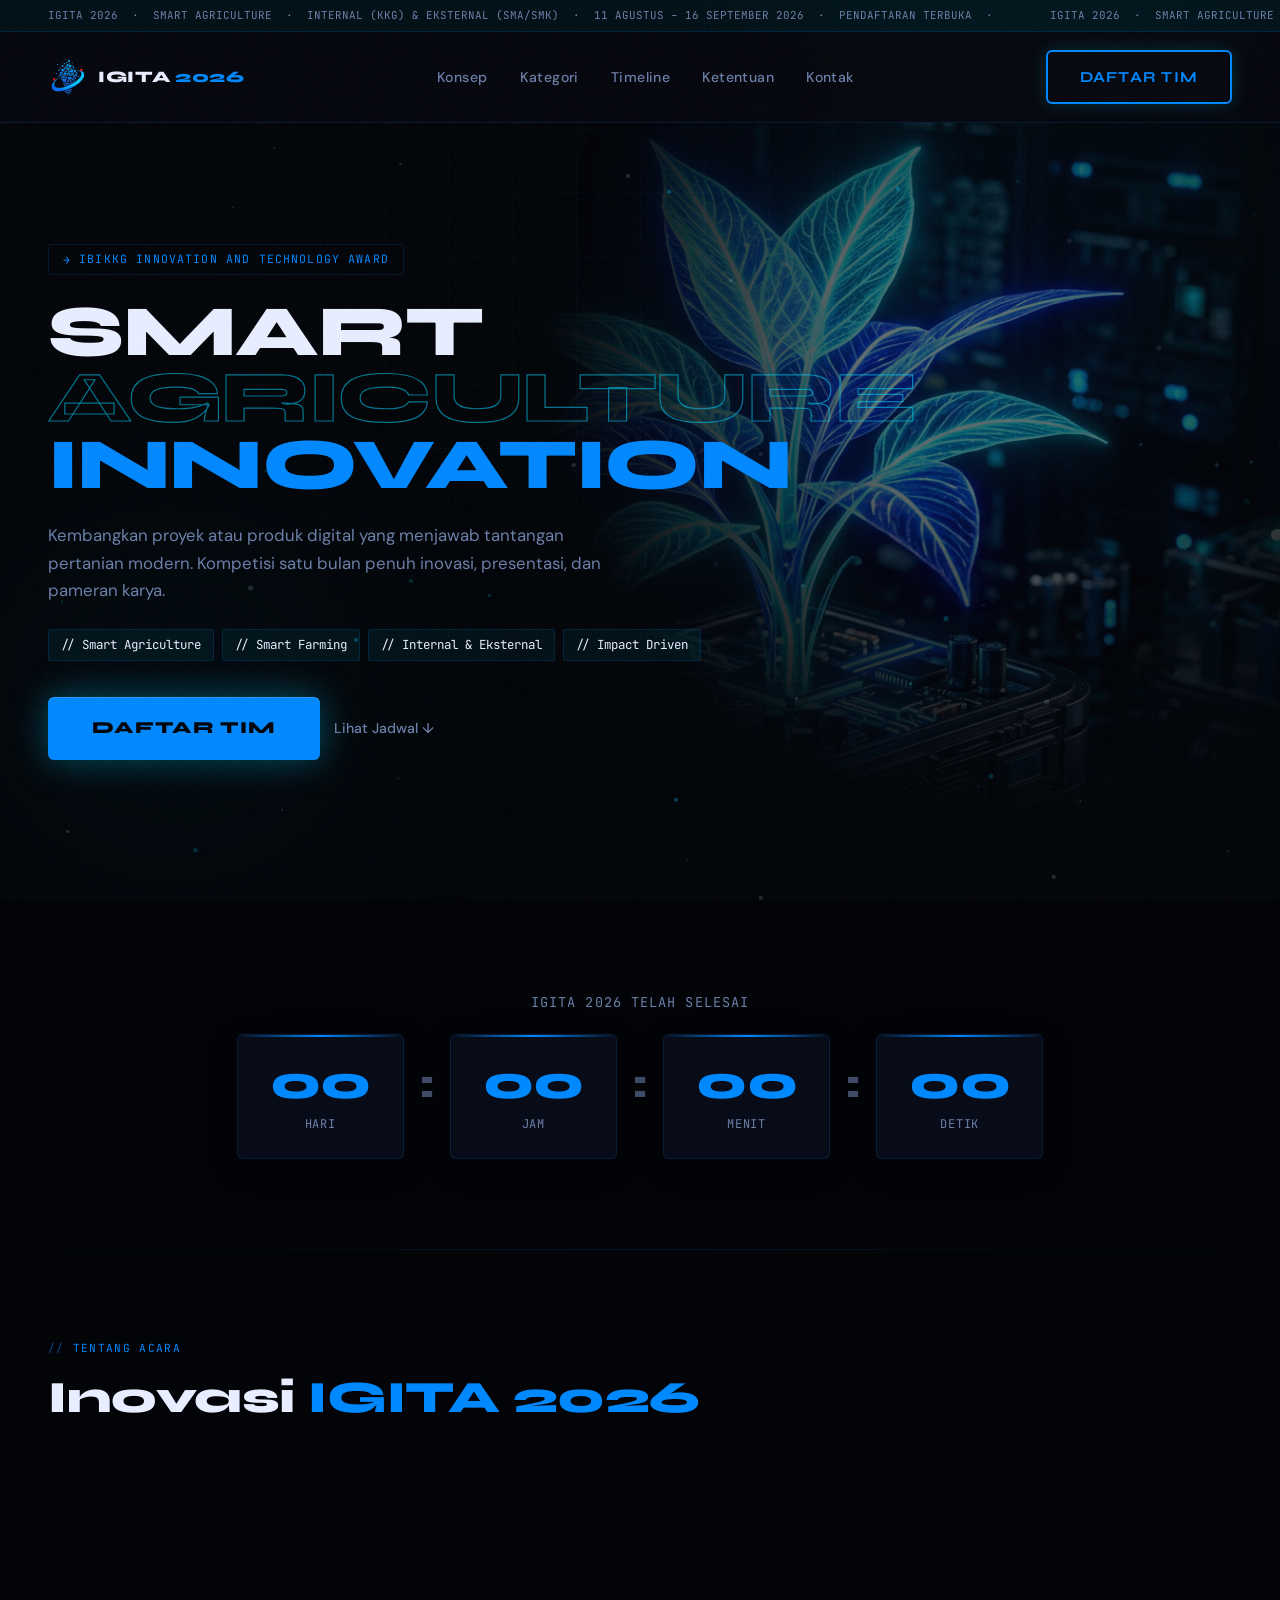
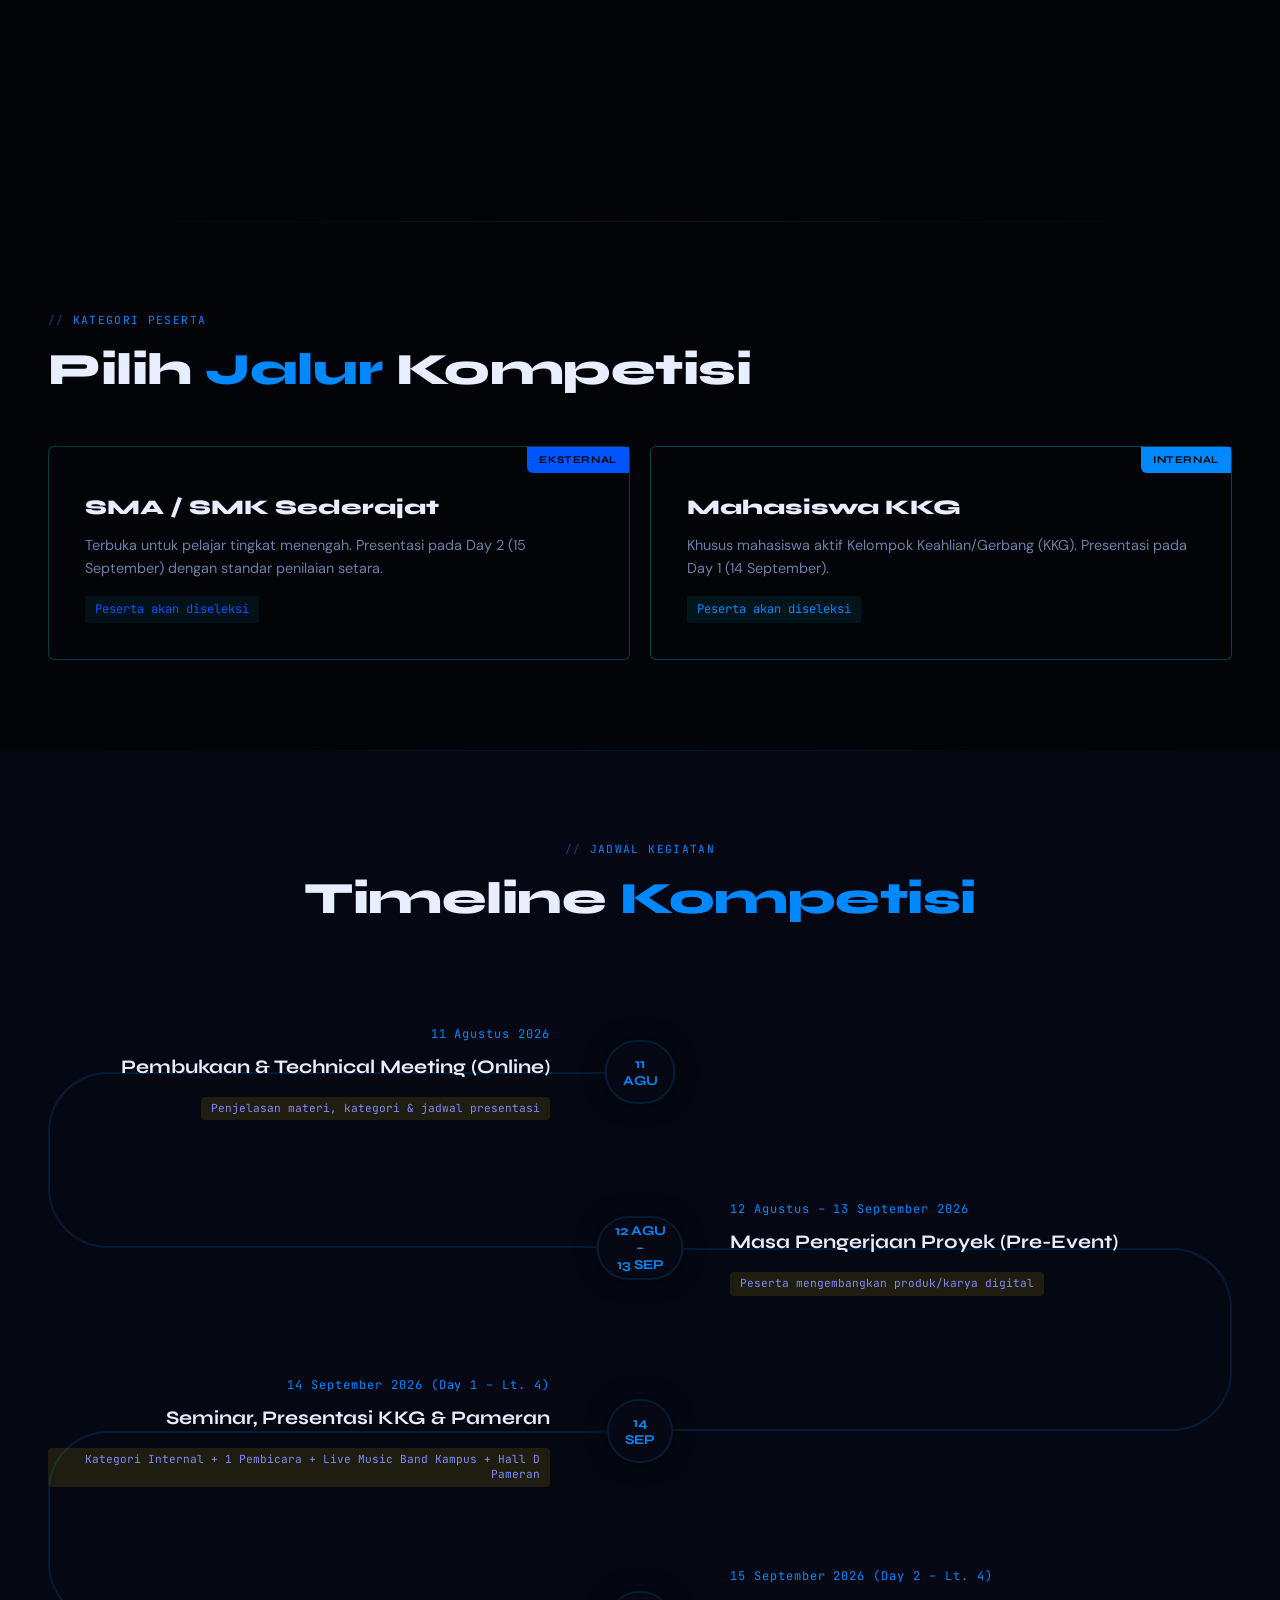
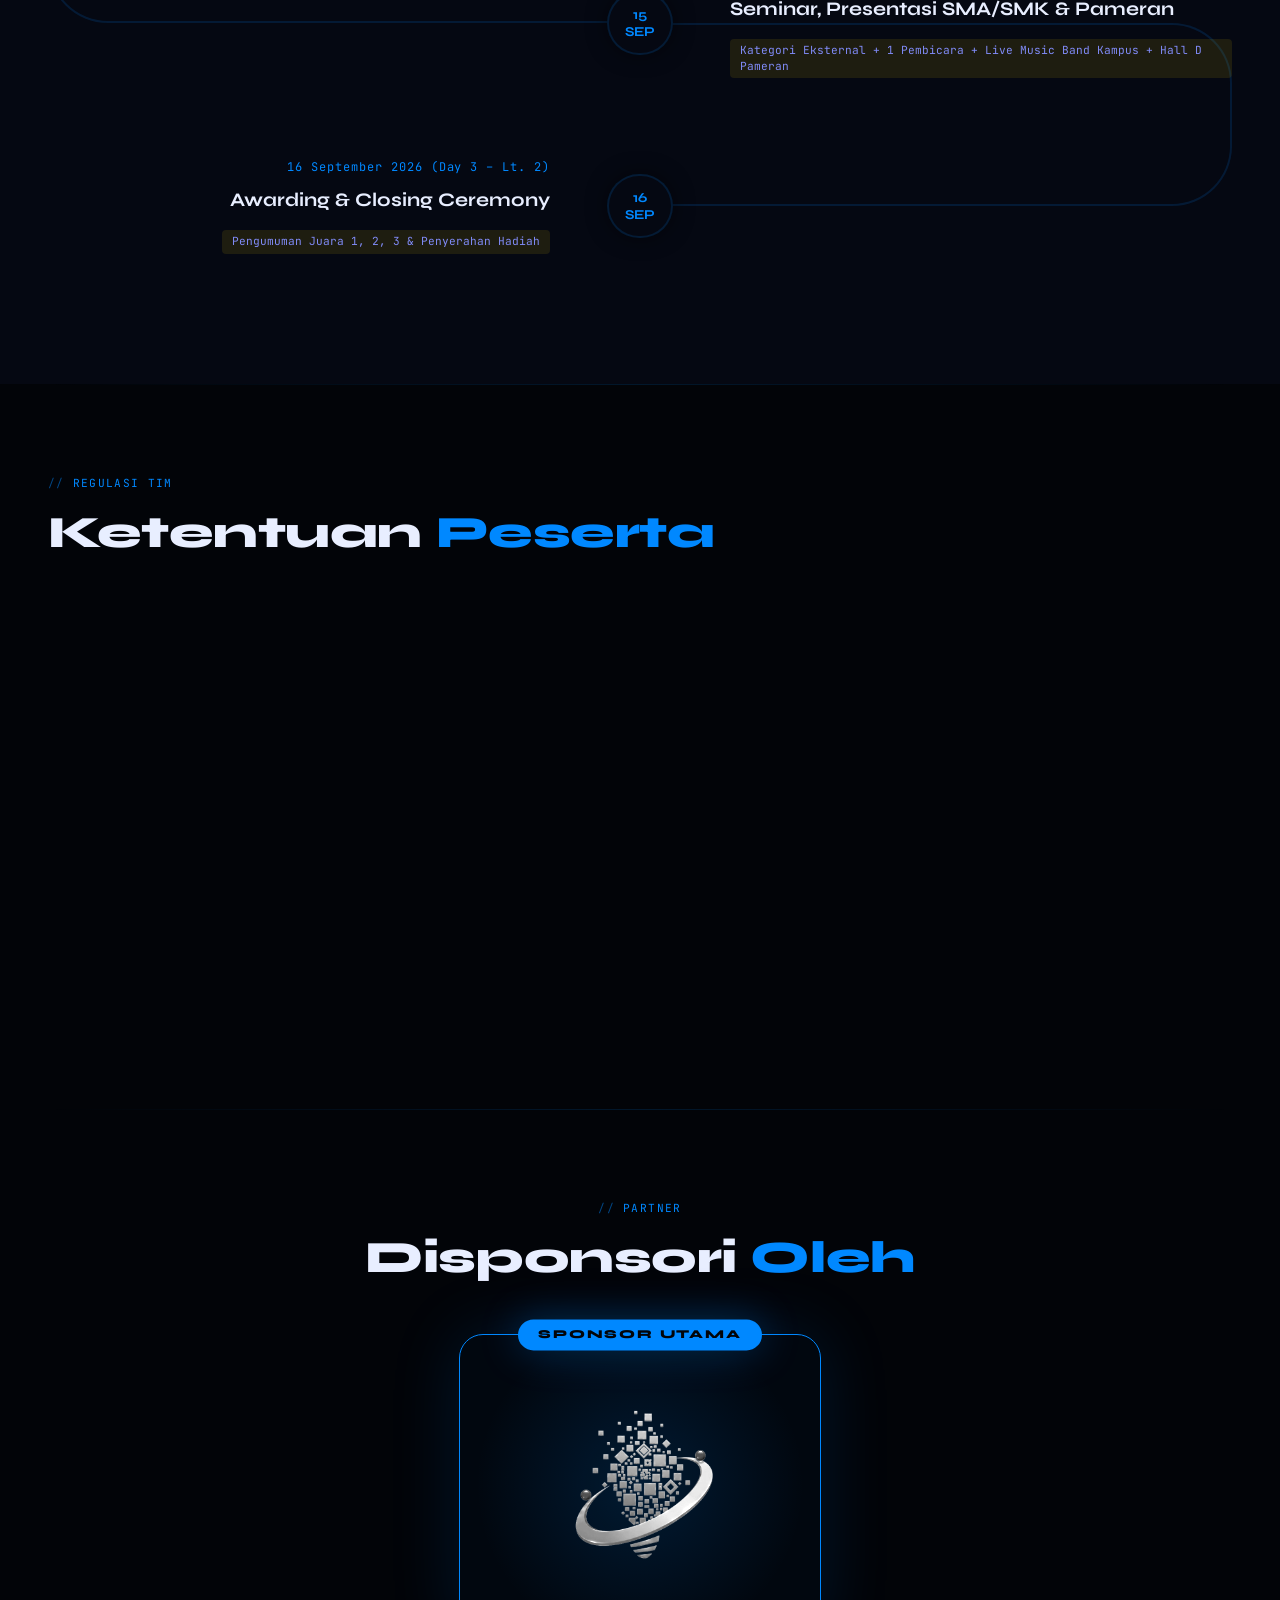
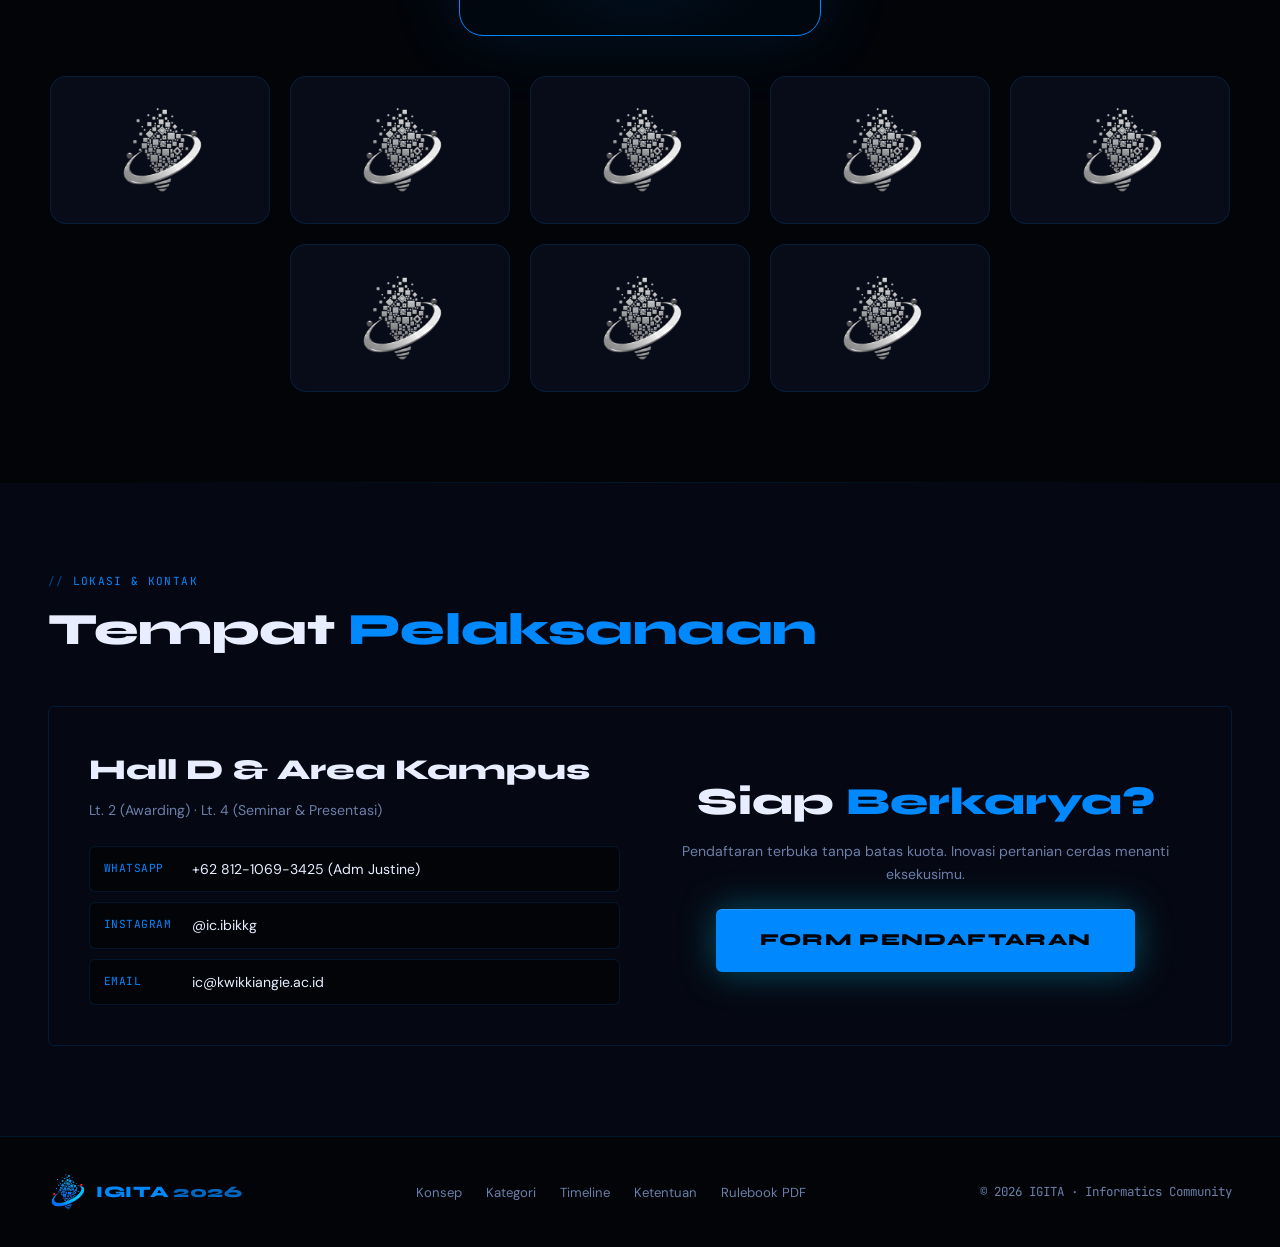
==== commit ac230a43: "update visual" ====
--- a/index.html
+++ b/index.html
@@ -78,14 +78,22 @@
     </button>
   </nav>
 
+  <div class="mobile-nav-backdrop" id="mobile-nav-backdrop" aria-hidden="true"></div>
+
   <nav class="mobile-nav" id="mobile-nav" aria-label="Navigasi Mobile" aria-hidden="true">
     <button class="mobile-nav-close" id="mobile-nav-close" aria-label="Tutup menu">✕</button>
-    <a href="#concept">Konsep</a>
-    <a href="#categories">Kategori</a>
-    <a href="#timeline">Timeline</a>
-    <a href="#rules">Ketentuan</a>
-    <a href="#contact">Kontak</a>
-    <a href="daftar.html" class="mobile-cta">Daftar Tim</a>
+    <div class="mobile-nav-header" aria-hidden="true">
+      <span class="mobile-nav-label">// NAVIGASI</span>
+    </div>
+    <a href="#concept"><span class="nav-num">01</span>Konsep</a>
+    <a href="#categories"><span class="nav-num">02</span>Kategori</a>
+    <a href="#timeline"><span class="nav-num">03</span>Timeline</a>
+    <a href="#rules"><span class="nav-num">04</span>Ketentuan</a>
+    <a href="#contact"><span class="nav-num">05</span>Kontak</a>
+    <div class="mobile-nav-divider" aria-hidden="true"></div>
+    <a href="daftar.html" class="mobile-cta">
+      Daftar Tim
+    </a>
   </nav>
 
   <main id="main-content">
--- a/style.css
+++ b/style.css
@@ -809,7 +809,7 @@
   nav.scrolled { padding: 10px var(--side-pad); }
 
   /* Hero */
-  .hero { padding: calc(var(--nav-h) + 30px) var(--side-pad) 50px; }
+  .hero { padding: calc(var(--nav-h) + 30px) var(--side-pad) 24px; }
   .hero-title { font-size: clamp(1.5rem, 8.5vw, 2rem); line-height: 1; word-break: keep-all; overflow-wrap: normal; }
   .hero-title .line2 { -webkit-text-stroke: 1px rgba(0,212,255,0.55); }
   .hero-badge { font-size: 0.6rem; padding: 4px 10px; letter-spacing: 0.08em; }
@@ -817,7 +817,8 @@
   .hero-actions { flex-direction: column; align-items: stretch; }
   .btn-primary { padding: 14px 20px; font-size: 0.82rem; }
 
-  /* Countdown */
+  /* Countdown — kurangi gap dari hero (110px → ~44px) */
+  .countdown-section { margin-top: 0; padding-top: 20px; }
   .count-block { min-width: 64px; padding: 10px 8px; }
   .count-num { font-size: 1.5rem; }
   .count-sep { font-size: 1.3rem; padding-top: 6px; }
@@ -1932,4 +1933,629 @@
   }
   .qris-info-col { width: 100%; }
   .qris-owner-label { margin-top: 0; }
+}
+/* ============================================================
+   REGISTRATION VISUAL ENHANCEMENTS — IGITA 2026
+   Improved: hovers, focus rings, card lifts, button shimmer,
+   step pulse, member card accent, typography upgrades
+   ============================================================ */
+
+/* ── Category Cards: lift + glow on hover & selection ── */
+.cat-select-card {
+  transition: all 0.3s cubic-bezier(0.4, 0, 0.2, 1);
+}
+.cat-select-card:hover {
+  border-color: rgba(0,212,255,0.5) !important;
+  background: rgba(0,212,255,0.05) !important;
+  transform: translateY(-3px);
+  box-shadow: 0 10px 28px rgba(0,212,255,0.12), 0 2px 8px rgba(0,0,0,0.3);
+}
+.cat-select-card:hover::before {
+  transform: scaleX(0.5);
+  opacity: 0.55;
+}
+.cat-select-card.selected {
+  box-shadow: 0 0 0 1px var(--accent), 0 8px 28px rgba(0,212,255,0.18);
+  transform: translateY(-1px);
+}
+.cat-card-title {
+  transition: color 0.25s;
+  font-size: 1rem;
+}
+.cat-select-card.selected .cat-card-title { color: var(--accent); }
+
+/* ── Active Step: animated pulse ring ── */
+@keyframes stepPulseRing {
+  0%   { box-shadow: 0 0 0 0   rgba(0,212,255,0.45); }
+  70%  { box-shadow: 0 0 0 8px rgba(0,212,255,0);    }
+  100% { box-shadow: 0 0 0 0   rgba(0,212,255,0);    }
+}
+.reg-step.active .step-num {
+  animation: stepPulseRing 2.2s ease-out infinite;
+}
+.reg-step.done .step-num {
+  animation: none;
+}
+
+/* ── Form Inputs: stronger focus ring + fill tint ── */
+.form-input, .form-textarea, .form-select {
+  transition: border-color 0.2s, box-shadow 0.25s, background 0.25s;
+}
+.form-input:focus, .form-textarea:focus, .form-select:focus {
+  border-color: var(--accent);
+  box-shadow: 0 0 0 3px rgba(0,212,255,0.14), 0 2px 12px rgba(0,212,255,0.07);
+  background: rgba(0,212,255,0.03);
+}
+.form-input:not(:placeholder-shown):not(.error):not(:focus),
+.form-textarea:not(:placeholder-shown):not(.error):not(:focus) {
+  border-color: rgba(0,212,255,0.22);
+}
+
+/* ── Member Cards: inset left-bar accent on hover ── */
+.member-card {
+  transition: border-color 0.25s, box-shadow 0.28s, background 0.25s;
+  box-shadow: inset 3px 0 0 transparent;
+}
+.member-card:hover {
+  border-color: rgba(0,212,255,0.28);
+  box-shadow: inset 3px 0 0 var(--accent), 0 6px 22px rgba(0,0,0,0.28);
+  background: rgba(0,212,255,0.025);
+}
+
+/* ── Buttons: shimmer sweep on hover ── */
+.btn-reg-next,
+.btn-reg-submit,
+.btn-reg-close,
+.confirm-btn-send {
+  position: relative;
+  overflow: hidden;
+}
+.btn-reg-next::after,
+.btn-reg-submit::after,
+.btn-reg-close::after,
+.confirm-btn-send::after {
+  content: '';
+  position: absolute;
+  inset: 0;
+  background: linear-gradient(
+    105deg,
+    transparent 30%,
+    rgba(255,255,255,0.22) 50%,
+    transparent 70%
+  );
+  transform: translateX(-150%);
+  transition: transform 0.5s ease;
+  pointer-events: none;
+}
+.btn-reg-next:hover::after,
+.btn-reg-submit:hover::after,
+.btn-reg-close:hover::after,
+.confirm-btn-send:hover::after {
+  transform: translateX(150%);
+}
+.btn-reg-next:hover,
+.btn-reg-submit:hover {
+  background: #00d4ff;
+  transform: translateY(-2px);
+  box-shadow: 0 0 36px rgba(0,212,255,0.42), 0 6px 18px rgba(0,0,0,0.35);
+}
+.btn-reg-close:hover {
+  transform: translateY(-2px);
+  box-shadow: 0 0 52px rgba(0,212,255,0.48), 0 6px 20px rgba(0,0,0,0.4);
+}
+.btn-reg-back:hover {
+  border-color: rgba(0,212,255,0.45);
+  color: var(--text);
+  background: rgba(0,212,255,0.05);
+}
+
+/* ── File Upload: dashed border with hover glow ── */
+.file-upload-wrap {
+  border-style: dashed;
+  transition: border-color 0.25s, background 0.25s;
+}
+.file-upload-wrap:hover {
+  border-color: rgba(0,212,255,0.42);
+  background: rgba(0,212,255,0.04);
+}
+.file-upload-btn {
+  transition: background 0.22s, color 0.22s, box-shadow 0.22s;
+}
+.file-upload-btn:hover {
+  box-shadow: 0 0 14px rgba(0,212,255,0.3);
+}
+
+/* ── Agreement block ── */
+.form-agreement {
+  transition: border-color 0.25s, background 0.25s;
+}
+.form-agreement:hover {
+  border-color: rgba(0,212,255,0.28);
+  background: rgba(0,212,255,0.035);
+}
+.custom-checkbox-label:hover .custom-checkbox-box {
+  border-color: rgba(0,212,255,0.6);
+  background: rgba(0,212,255,0.1);
+}
+
+/* ── Section Title: left accent bar ── */
+.form-section-title {
+  position: relative;
+  padding-left: 14px;
+}
+.form-section-title::before {
+  content: '';
+  position: absolute;
+  left: 0;
+  top: 2px;
+  height: 1rem;
+  width: 2.5px;
+  background: linear-gradient(to bottom, var(--accent), rgba(0,212,255,0.3));
+  border-radius: 2px;
+}
+
+/* ── Reg Title: gradient treatment ── */
+.reg-title {
+  background: linear-gradient(100deg, var(--text) 55%, rgba(224,231,255,0.75));
+  -webkit-background-clip: text;
+  -webkit-text-fill-color: transparent;
+  background-clip: text;
+}
+.reg-title span {
+  background: linear-gradient(90deg, #00d4ff, #38bdf8 80%);
+  -webkit-background-clip: text;
+  -webkit-text-fill-color: transparent;
+  background-clip: text;
+}
+
+/* ── Modal: deeper shadow + top glow edge ── */
+.reg-modal {
+  box-shadow:
+    0 0 0 1px rgba(0,212,255,0.12),
+    0 32px 80px rgba(0,0,0,0.65),
+    0 0 140px rgba(0,212,255,0.04);
+}
+
+/* Top accent line on modal */
+.reg-modal::before {
+  content: '';
+  position: absolute;
+  top: 0; left: 0; right: 0;
+  height: 1.5px;
+  background: linear-gradient(90deg, transparent 5%, var(--accent) 35%, rgba(0,212,255,0.4) 65%, transparent 95%);
+  border-radius: 10px 10px 0 0;
+  pointer-events: none;
+  z-index: 11;
+}
+
+/* ── Quota info: hover tint ── */
+.quota-info {
+  transition: border-color 0.25s, background 0.25s;
+}
+.quota-info:hover {
+  border-color: rgba(0,212,255,0.3);
+  background: rgba(0,212,255,0.07);
+}
+
+/* ── Back fixed button: slide-left on hover ── */
+.btn-back-fixed {
+  transition: all 0.25s cubic-bezier(0.4,0,0.2,1);
+}
+.btn-back-fixed:hover {
+  border-color: rgba(0,212,255,0.5);
+  background: rgba(0,212,255,0.09);
+  color: var(--accent);
+  transform: translateX(-2px);
+  box-shadow: 0 0 16px rgba(0,212,255,0.2);
+}
+
+/* ── Success icon: breathing glow ── */
+@keyframes successBreath {
+  0%, 100% { box-shadow: 0 0 0 8px rgba(0,212,255,0.06), 0 0 40px rgba(0,212,255,0.14); }
+  50%       { box-shadow: 0 0 0 14px rgba(0,212,255,0.1), 0 0 64px rgba(0,212,255,0.26); }
+}
+.reg-success.active .success-icon {
+  animation:
+    successPop 0.6s 0.1s cubic-bezier(0.4,0,0.2,1) both,
+    successBreath 2.8s 0.8s ease-in-out infinite;
+}
+
+/* ── Confirm send button: hover glow ── */
+.confirm-btn-send:hover {
+  background: #00eeff;
+  box-shadow: 0 0 22px rgba(0,212,255,0.38);
+}
+
+/* ── Confirm edit button: hover ── */
+.confirm-btn-edit:hover {
+  border-color: rgba(0,212,255,0.45);
+  color: var(--accent);
+  background: rgba(0,212,255,0.05);
+}
+
+/* ── Member badge: pill upgrade ── */
+.member-badge {
+  border-radius: 4px;
+  border: 1px solid rgba(0,212,255,0.2);
+  transition: background 0.2s, border-color 0.2s;
+}
+.member-card:hover .member-badge {
+  background: rgba(0,212,255,0.16);
+  border-color: rgba(0,212,255,0.35);
+}
+
+/* ============================================================
+   QRIS FRAME — DARK THEME RESTYLE
+   QR image keeps its own white bg for scan accuracy;
+   the outer frame, badge, and strip all match the site palette.
+   ============================================================ */
+
+/* Frame outer: dark bg matching the modal card */
+.qris-frame-outer {
+  background: var(--bg3);
+  border-radius: 14px;
+  box-shadow:
+    0 0 0 1px rgba(0, 212, 255, 0.3),
+    0 0 20px rgba(0, 212, 255, 0.12),
+    0 0 50px rgba(0, 212, 255, 0.05),
+    0 6px 24px rgba(0, 0, 0, 0.5);
+}
+
+/* Animated gradient border stays but slightly dimmer on dark bg */
+.qris-frame-outer::before {
+  background: linear-gradient(135deg,
+    rgba(0,212,255,0.9)  0%,
+    rgba(6,182,212,0.6) 25%,
+    rgba(8,145,178,0.4) 50%,
+    rgba(0,212,255,0.9) 75%,
+    rgba(56,189,248,0.7) 100%
+  );
+  background-size: 300% 300%;
+  animation: qrisBorderSpin 4s linear infinite;
+}
+
+/* Corner accents: keep cyan */
+.qris-frame-corner { border-color: rgba(0, 212, 255, 0.8); }
+
+/* Badge: dark bg with cyan text (was sitting on white) */
+.qris-frame-badge {
+  background: linear-gradient(90deg, rgba(0,212,255,0.15), rgba(6,182,212,0.1));
+  border: 1px solid rgba(0, 212, 255, 0.35);
+  color: #00d4ff;
+  box-shadow: none;
+}
+.qris-frame-badge svg { color: #00d4ff; opacity: 1; }
+
+/* QR image: isolated white background — REQUIRED for scanning */
+.qris-img {
+  background: #ffffff;
+  border-radius: 6px;
+  padding: 6px;
+  display: block;
+}
+
+/* Bottom strip: dark with cyan gradient text strip */
+.qris-frame-bottom {
+  background: linear-gradient(90deg, rgba(0,212,255,0.18), rgba(6,182,212,0.12));
+  border-top: 1px solid rgba(0, 212, 255, 0.25);
+  border-radius: 0 0 6px 6px;
+}
+
+.qris-frame-label {
+  color: #00d4ff;
+  text-shadow: 0 0 10px rgba(0, 212, 255, 0.5);
+  letter-spacing: 0.2em;
+}
+
+/* ── Info column: slightly brighter owner name ── */
+.qris-owner-name {
+  font-size: 20px;
+  letter-spacing: 0.08em;
+}
+
+.qris-amount-val {
+  font-size: 14px;
+  font-weight: 600;
+  color: rgba(224, 231, 255, 0.9);
+}
+
+/* ── Alert boxes: slightly more visible borders ── */
+.qris-label-alert {
+  background: rgba(0, 212, 255, 0.06);
+  border-color: rgba(0, 212, 255, 0.25);
+}
+
+.qris-photo-alert {
+  background: rgba(251, 191, 36, 0.07);
+  border-color: rgba(251, 191, 36, 0.28);
+}
+
+/* Mobile: keep white bg on img */
+@media (max-width: 540px) {
+  .qris-img {
+    padding: 8px;
+    background: #ffffff;
+    border-radius: 6px;
+  }
+  .qris-frame-outer {
+    width: 200px;
+    padding: 12px;
+    background: var(--bg3);
+  }
+}
+
+/* ============================================================
+   QRIS — RETHEME: CYAN → BLUE (konsisten dengan --accent)
+   Semua rgba(0,212,255,...) dan #00d4ff diganti ke #0088ff
+   ============================================================ */
+
+.qris-block {
+  background: linear-gradient(135deg, rgba(0,136,255,0.05) 0%, rgba(0,85,255,0.03) 100%);
+  border-color: rgba(0, 136, 255, 0.2);
+}
+
+.qris-block::before {
+  background: radial-gradient(circle, rgba(0,136,255,0.1) 0%, transparent 70%);
+}
+
+/* Frame border ring: blue gradient */
+.qris-frame-outer {
+  background: var(--bg3);
+  box-shadow:
+    0 0 0 1px rgba(0, 136, 255, 0.3),
+    0 0 20px rgba(0, 136, 255, 0.12),
+    0 0 50px rgba(0, 136, 255, 0.05),
+    0 6px 24px rgba(0, 0, 0, 0.5);
+}
+
+.qris-frame-outer::before {
+  background: linear-gradient(135deg,
+    #0088ff 0%,
+    #0055ff 25%,
+    #003ecc 50%,
+    #0088ff 75%,
+    #60a5fa 100%
+  );
+  background-size: 300% 300%;
+  animation: qrisBorderSpin 4s linear infinite;
+}
+
+/* Corner brackets: blue */
+.qris-frame-corner { border-color: rgba(0, 136, 255, 0.85); }
+
+/* Badge: blue tones */
+.qris-frame-badge {
+  background: linear-gradient(90deg, rgba(0,136,255,0.18), rgba(0,85,255,0.12));
+  border: 1px solid rgba(0, 136, 255, 0.4);
+  color: #0088ff;
+  box-shadow: none;
+}
+.qris-frame-badge svg { color: #0088ff; opacity: 1; }
+
+/* QR image: must stay white for scanning */
+.qris-img {
+  background: #ffffff;
+  padding: 6px;
+  border-radius: 6px;
+}
+
+/* Bottom strip: blue */
+.qris-frame-bottom {
+  background: linear-gradient(90deg, rgba(0,85,255,0.25), rgba(0,136,255,0.18));
+  border-top: 1px solid rgba(0, 136, 255, 0.3);
+  border-radius: 0 0 6px 6px;
+}
+.qris-frame-label {
+  color: #60a5fa;
+  text-shadow: 0 0 10px rgba(0, 136, 255, 0.5);
+}
+
+/* Scan hint: blue */
+.qris-scan-hint       { color: rgba(0, 136, 255, 0.8); }
+.qris-scan-hint svg   { color: rgba(0, 136, 255, 0.8); }
+
+/* Owner name gradient: blue */
+.qris-owner-name {
+  background: linear-gradient(90deg, #0088ff, #60a5fa);
+  -webkit-background-clip: text;
+  -webkit-text-fill-color: transparent;
+  background-clip: text;
+}
+
+/* Step number bullets: blue */
+.qris-steps-list li::before {
+  background: linear-gradient(135deg, rgba(0,136,255,0.2), rgba(0,85,255,0.1));
+  border-color: rgba(0, 136, 255, 0.4);
+  color: #0088ff;
+}
+
+/* Info alert: blue */
+.qris-label-alert {
+  background: rgba(0, 136, 255, 0.06);
+  border-color: rgba(0, 136, 255, 0.22);
+}
+.qris-label-alert svg { color: #0088ff; }
+
+/* Mobile override */
+@media (max-width: 540px) {
+  .qris-frame-outer { background: var(--bg3); }
+  .qris-img { background: #ffffff; padding: 8px; border-radius: 6px; }
+}
+
+/* ============================================================
+   MOBILE NAV — FULL REDESIGN
+   ============================================================ */
+
+/* ── Backdrop overlay: fixes double-button bleed-through ── */
+.mobile-nav-backdrop {
+  position: fixed;
+  inset: 0;
+  z-index: 149;
+  background: rgba(2, 4, 12, 0.82);
+  backdrop-filter: blur(6px);
+  -webkit-backdrop-filter: blur(6px);
+  opacity: 0;
+  pointer-events: none;
+  transition: opacity 0.38s ease;
+}
+.mobile-nav-backdrop.active {
+  opacity: 1;
+  pointer-events: all;
+}
+
+/* ── Panel ── */
+.mobile-nav {
+  background: rgba(4, 7, 16, 0.99);
+  border-bottom: 1px solid rgba(0, 136, 255, 0.18);
+  box-shadow:
+    0 24px 60px rgba(0, 0, 0, 0.7),
+    inset 0 -1px 0 rgba(0, 136, 255, 0.08);
+  padding: 0 0 24px;
+}
+
+/* Top accent line: thicker + more vivid */
+.mobile-nav::before {
+  height: 1.5px;
+  background: linear-gradient(90deg,
+    transparent 0%,
+    rgba(0, 136, 255, 0.7) 25%,
+    rgba(96, 165, 250, 0.55) 55%,
+    rgba(0, 85, 255, 0.5) 75%,
+    transparent 100%);
+  margin-bottom: 0;
+}
+
+/* ── Internal header label ── */
+.mobile-nav-header {
+  padding: 12px 24px 10px;
+  border-bottom: 1px solid rgba(255,255,255,0.04);
+  margin-bottom: 4px;
+}
+.mobile-nav-label {
+  font-family: 'JetBrains Mono', monospace;
+  font-size: 0.58rem;
+  letter-spacing: 0.18em;
+  text-transform: uppercase;
+  color: rgba(0, 136, 255, 0.5);
+}
+
+/* ── Nav links ── */
+.mobile-nav a:not(.mobile-cta) {
+  font-family: 'Syne', sans-serif;
+  font-size: 1rem;
+  font-weight: 700;
+  color: rgba(232, 238, 255, 0.55);
+  padding: 15px 24px 15px 24px;
+  border-bottom: 1px solid rgba(255,255,255,0.04);
+  border-left: 2.5px solid transparent;
+  letter-spacing: 0.01em;
+  display: flex;
+  align-items: center;
+  gap: 14px;
+  transition: color 0.2s, background 0.2s, border-left-color 0.22s;
+  min-height: 52px;
+}
+
+/* Number prefix spans */
+.mobile-nav a:not(.mobile-cta) .nav-num {
+  font-family: 'JetBrains Mono', monospace;
+  font-size: 0.58rem;
+  font-weight: 400;
+  letter-spacing: 0.08em;
+  color: rgba(0, 136, 255, 0.4);
+  flex-shrink: 0;
+  transition: color 0.2s;
+  min-width: 20px;
+}
+
+/* Override the old ::before / ::after for non-cta links */
+.mobile-nav a:not(.mobile-cta)::before { display: none !important; }
+.mobile-nav a:not(.mobile-cta)::after {
+  content: '›';
+  margin-left: auto;
+  font-size: 1rem;
+  color: rgba(0, 136, 255, 0.25);
+  transition: color 0.2s, transform 0.2s;
+  flex-shrink: 0;
+  line-height: 1;
+}
+
+/* Hover state */
+.mobile-nav a:not(.mobile-cta):hover,
+.mobile-nav a:not(.mobile-cta):focus-visible {
+  color: var(--text);
+  background: rgba(0, 136, 255, 0.05);
+  border-left-color: var(--accent);
+  outline: none;
+}
+.mobile-nav a:not(.mobile-cta):hover .nav-num,
+.mobile-nav a:not(.mobile-cta):focus-visible .nav-num {
+  color: var(--accent);
+}
+.mobile-nav a:not(.mobile-cta):hover::after,
+.mobile-nav a:not(.mobile-cta):focus-visible::after {
+  color: var(--accent);
+  transform: translateX(4px);
+}
+
+/* Last link before divider */
+.mobile-nav a:nth-last-of-type(2) { border-bottom: none; }
+
+/* ── Divider before CTA ── */
+.mobile-nav-divider {
+  height: 1px;
+  margin: 16px 24px;
+  background: linear-gradient(90deg,
+    rgba(0, 136, 255, 0.25),
+    rgba(0, 136, 255, 0.08) 80%,
+    transparent);
+}
+
+/* ── CTA: outlined, matching desktop nav-cta style ── */
+.mobile-nav .mobile-cta {
+  margin: 0 20px;
+  width: calc(100% - 40px);
+  background: transparent;
+  border: 1.5px solid var(--accent);
+  color: var(--accent);
+  border-radius: var(--radius);
+  padding: 14px 24px;
+  font-family: 'Syne', sans-serif;
+  font-size: 0.88rem;
+  font-weight: 800;
+  letter-spacing: 0.1em;
+  text-transform: uppercase;
+  min-height: 50px;
+  display: flex;
+  align-items: center;
+  justify-content: center;
+  gap: 8px;
+  box-shadow: 0 0 20px rgba(0, 136, 255, 0.1), inset 0 0 20px rgba(0, 136, 255, 0.03);
+  transition: background 0.25s, color 0.25s, box-shadow 0.25s, transform 0.2s;
+  position: relative;
+  overflow: hidden;
+}
+.mobile-nav .mobile-cta::before { display: none !important; }
+.mobile-nav .mobile-cta::after  { display: none !important; }
+
+.mobile-nav .mobile-cta:hover,
+.mobile-nav .mobile-cta:focus-visible {
+  background: var(--accent);
+  color: var(--bg);
+  box-shadow: 0 0 40px rgba(0, 136, 255, 0.45);
+  transform: translateY(-1px);
+  outline: none;
+  opacity: 1;
+}
+
+/* ── Mobile nav responsiveness ── */
+@media (max-width: 480px) {
+  .mobile-nav a:not(.mobile-cta) {
+    font-size: 0.95rem;
+    padding: 14px 20px;
+    min-height: 50px;
+  }
+  .mobile-nav-header { padding: 10px 20px 8px; }
+  .mobile-nav .mobile-cta { margin: 0 16px; width: calc(100% - 32px); }
+  .mobile-nav-divider { margin: 14px 20px; }
 }
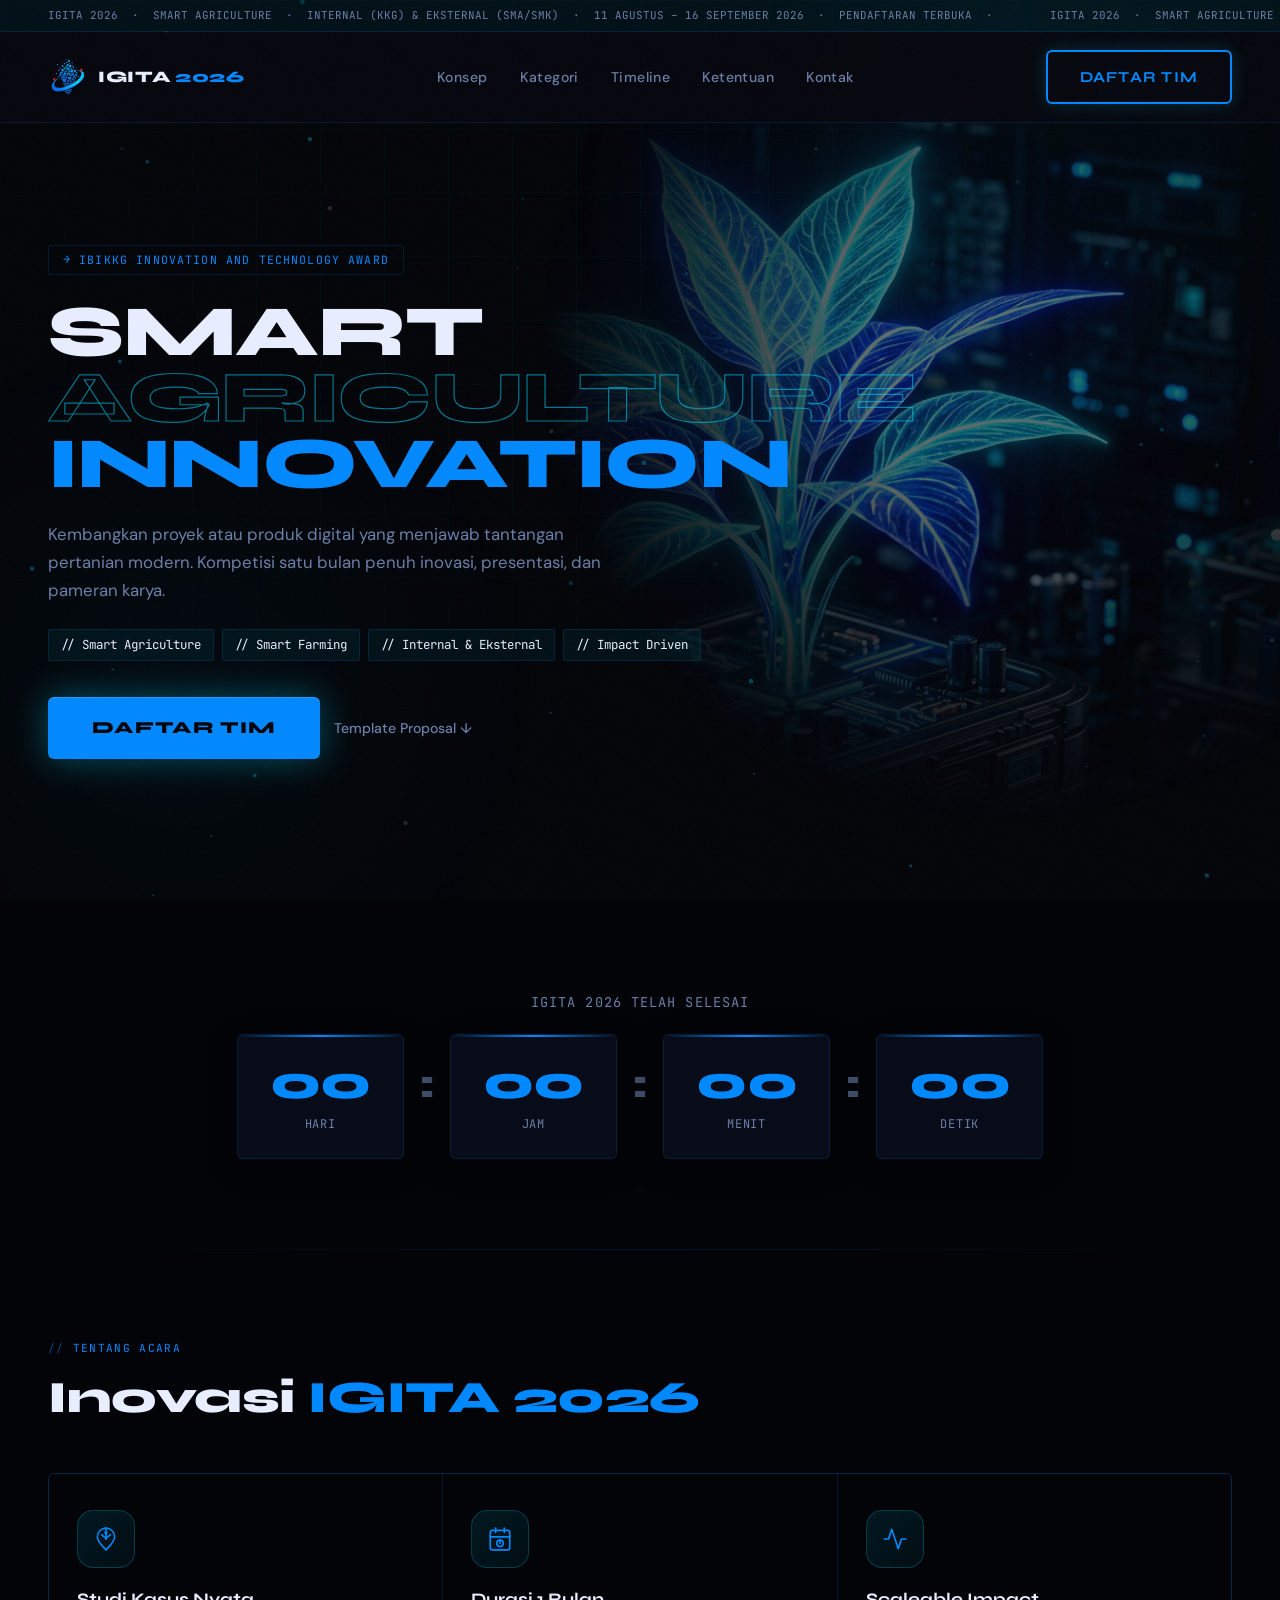
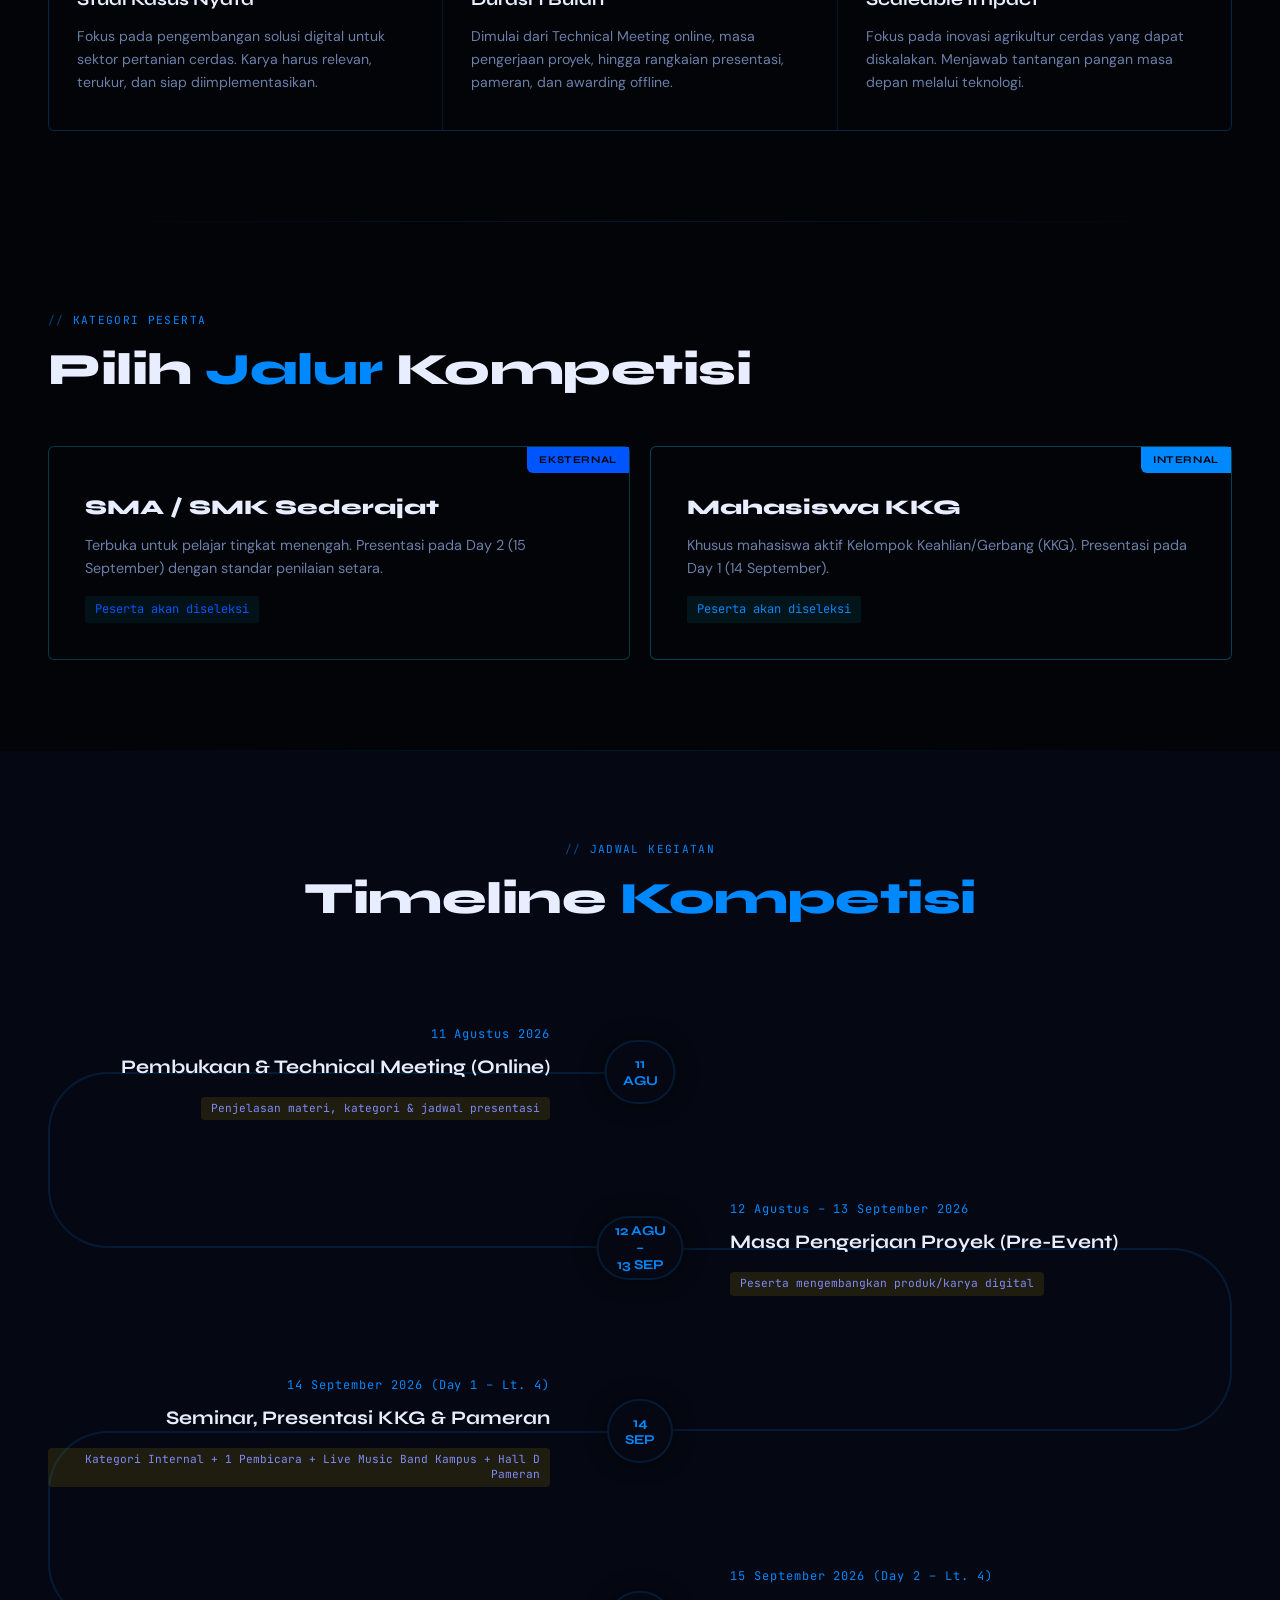
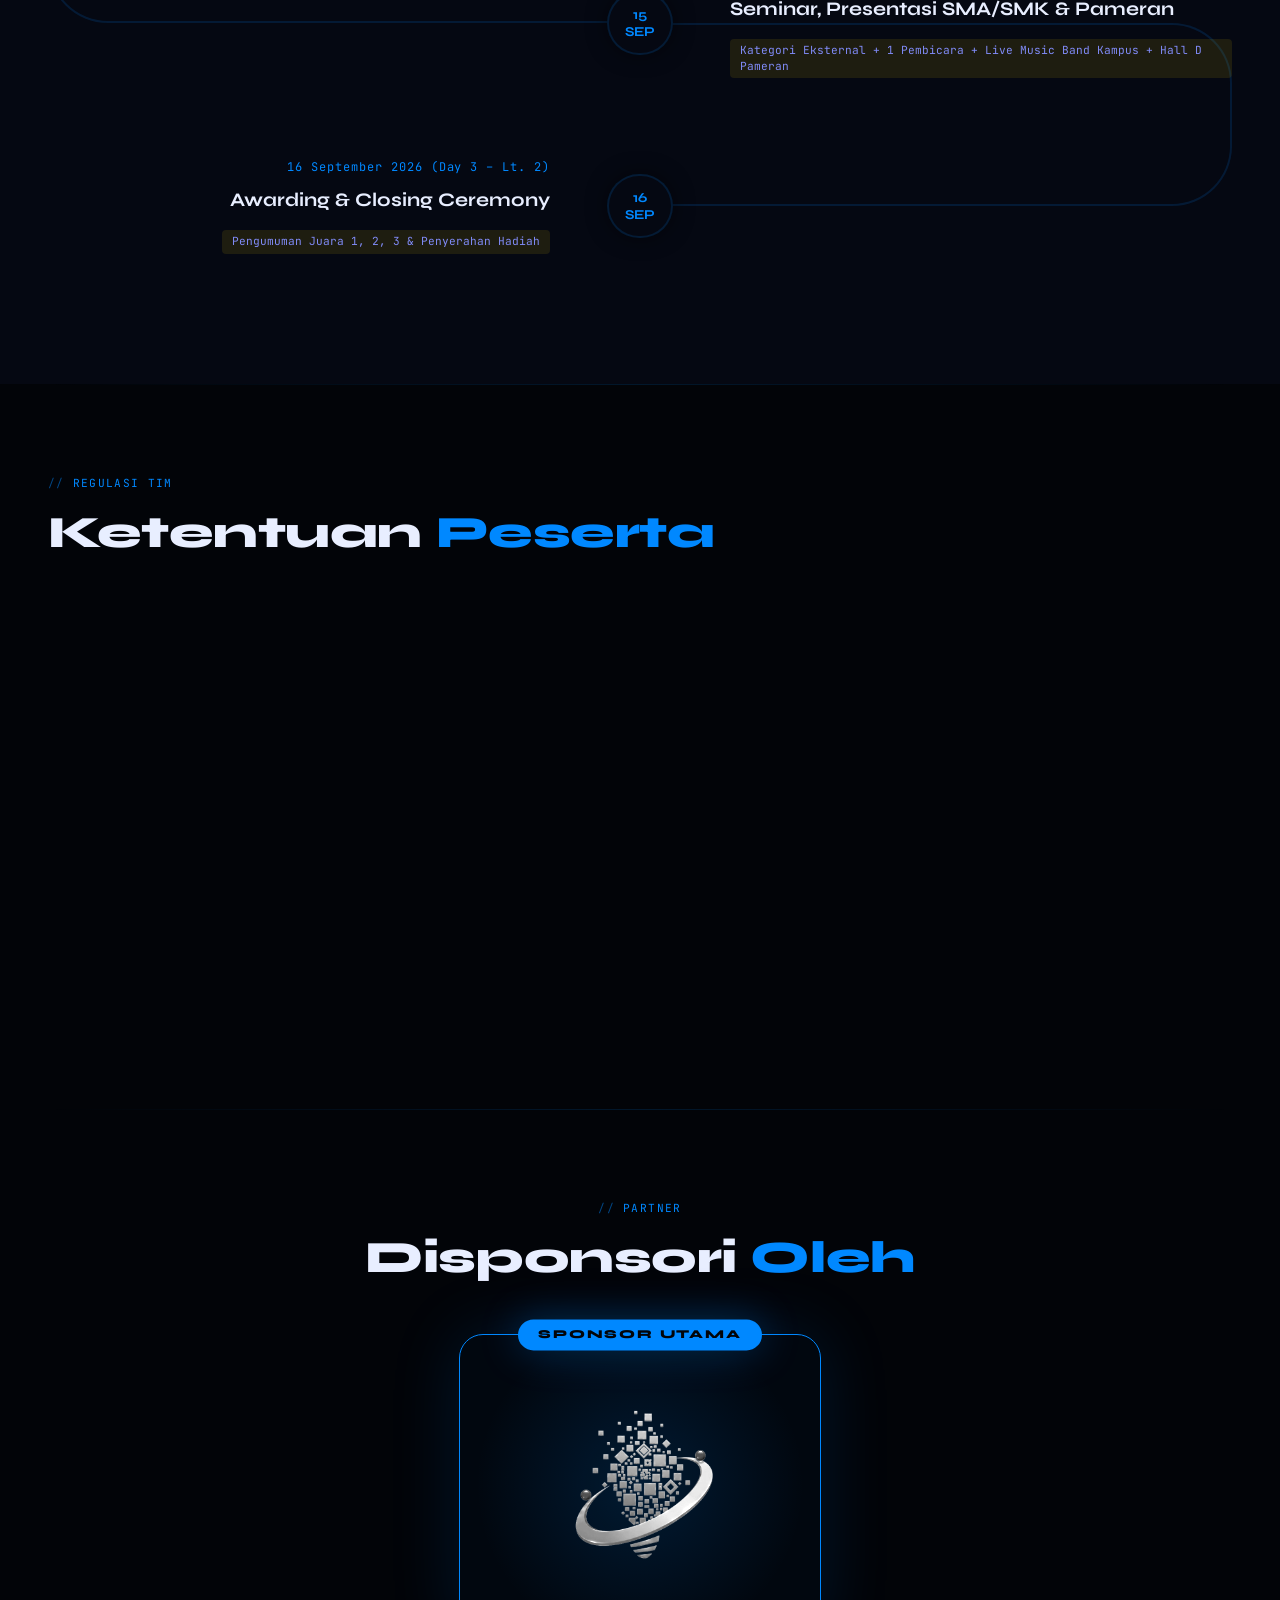
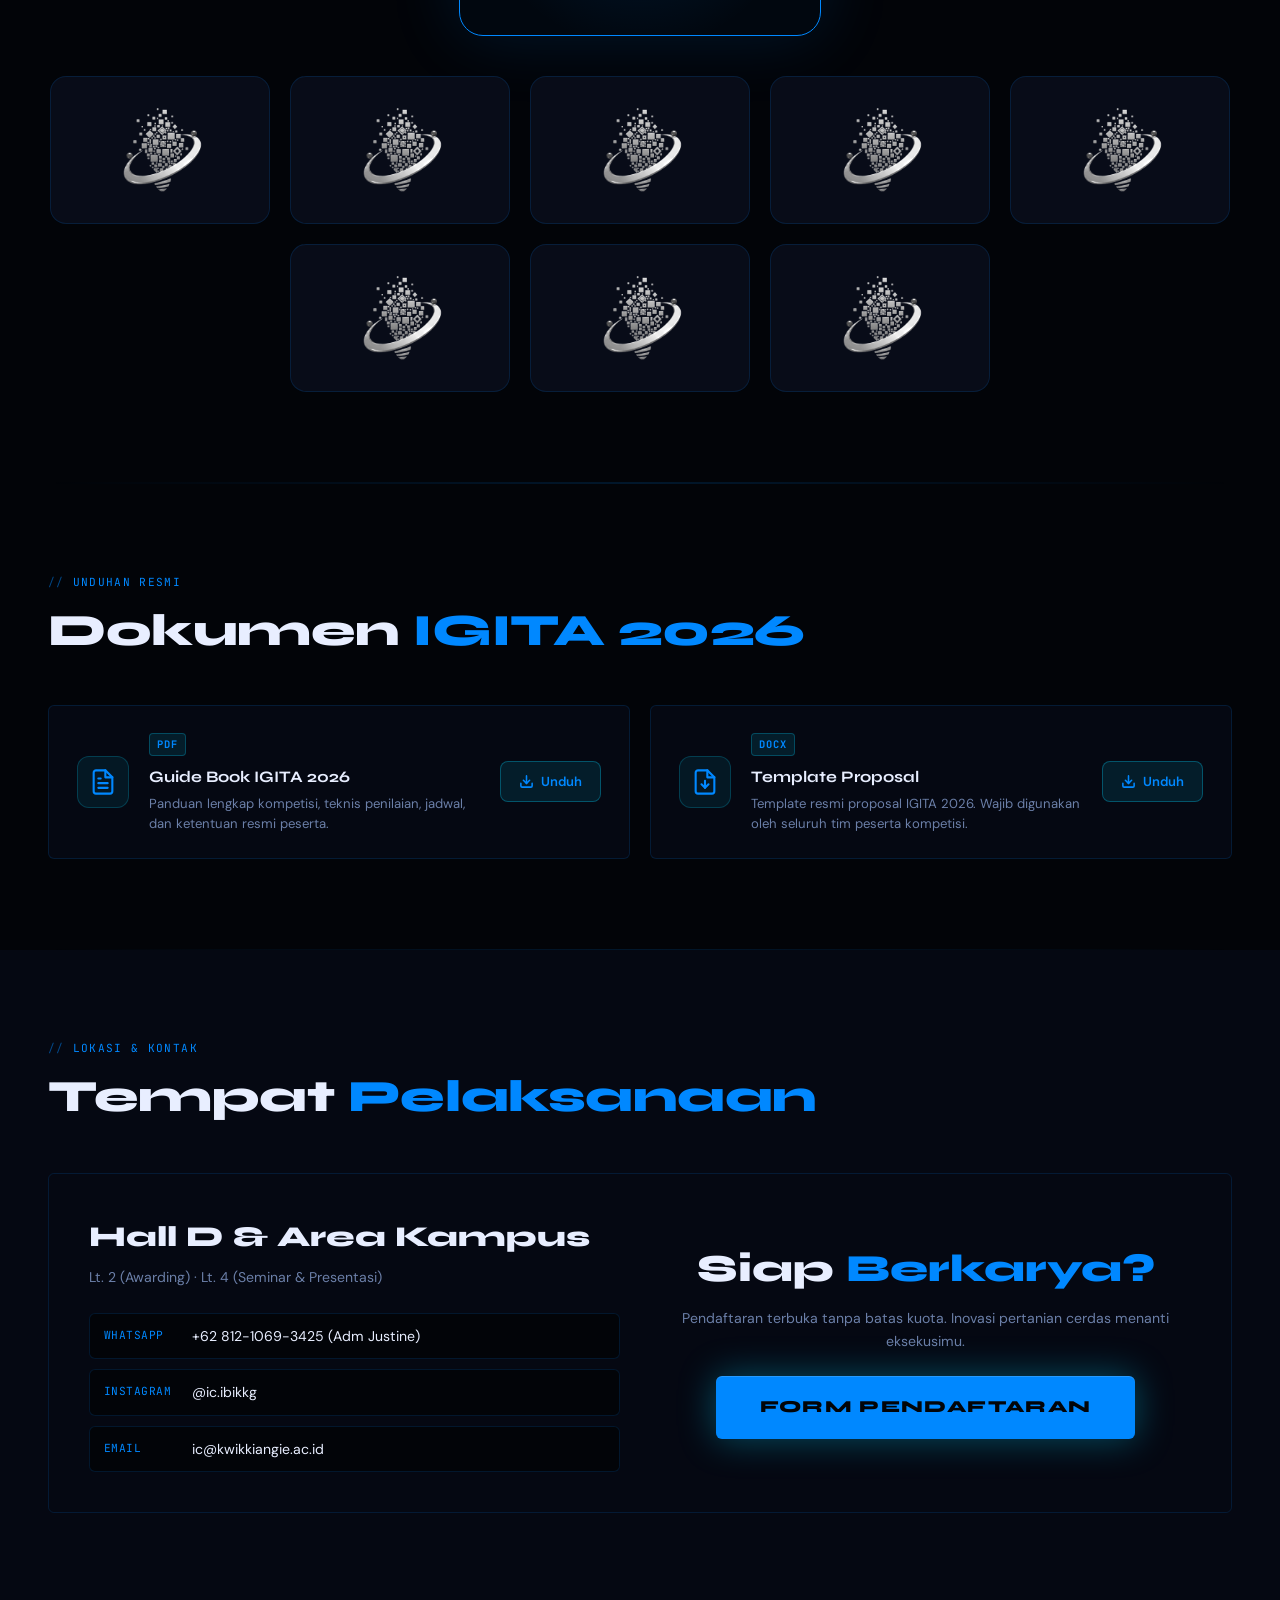
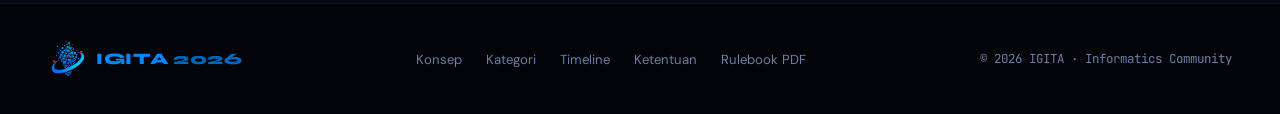
==== commit 6584d388: "perubahan pendaftaran" ====
--- a/index.html
+++ b/index.html
@@ -89,7 +89,8 @@
     <a href="#categories"><span class="nav-num">02</span>Kategori</a>
     <a href="#timeline"><span class="nav-num">03</span>Timeline</a>
     <a href="#rules"><span class="nav-num">04</span>Ketentuan</a>
-    <a href="#contact"><span class="nav-num">05</span>Kontak</a>
+    <a href="#downloads"><span class="nav-num">05</span>Unduhan</a>
+    <a href="#contact"><span class="nav-num">06</span>Kontak</a>
     <div class="mobile-nav-divider" aria-hidden="true"></div>
     <a href="daftar.html" class="mobile-cta">
       Daftar Tim
@@ -117,7 +118,7 @@
         </div>
         <div class="hero-actions">
           <a href="daftar.html" class="btn-primary">Daftar Tim</a>
-          <a href="#timeline" class="btn-secondary">Lihat Jadwal ↓</a>
+          <a href="asset/template-proposal-igita-2026.docx" download class="btn-secondary">Template Proposal ↓</a>
         </div>
       </div>
     </section>
@@ -313,6 +314,46 @@
         </div>
         <div class="sponsor-card">
           <img src="asset/logo.png" alt="Sponsor" class="sponsor-img">
+        </div>
+      </div>
+    </section>
+
+    <div class="divider"></div>
+
+    <div class="divider"></div>
+
+    <section id="downloads" class="downloads-section">
+      <div class="section-label">Unduhan Resmi</div>
+      <h2 class="section-title">Dokumen <em>IGITA 2026</em></h2>
+      <div class="downloads-grid reveal">
+        <div class="download-card">
+          <div class="download-icon">
+            <svg width="28" height="28" viewBox="0 0 24 24" fill="none" stroke="currentColor" stroke-width="1.8" stroke-linecap="round" stroke-linejoin="round"><path d="M14 2H6a2 2 0 0 0-2 2v16a2 2 0 0 0 2 2h12a2 2 0 0 0 2-2V8z"/><polyline points="14 2 14 8 20 8"/><line x1="16" y1="13" x2="8" y2="13"/><line x1="16" y1="17" x2="8" y2="17"/><polyline points="10 9 9 9 8 9"/></svg>
+          </div>
+          <div class="download-content">
+            <div class="download-badge">PDF</div>
+            <div class="download-title">Guide Book IGITA 2026</div>
+            <div class="download-desc">Panduan lengkap kompetisi, teknis penilaian, jadwal, dan ketentuan resmi peserta.</div>
+          </div>
+          <a href="asset/guidebook-igita-2026.pdf" download class="download-btn" aria-label="Download Guide Book IGITA 2026">
+            <svg width="15" height="15" viewBox="0 0 24 24" fill="none" stroke="currentColor" stroke-width="2.5" stroke-linecap="round" stroke-linejoin="round"><path d="M21 15v4a2 2 0 0 1-2 2H5a2 2 0 0 1-2-2v-4"/><polyline points="7 10 12 15 17 10"/><line x1="12" y1="15" x2="12" y2="3"/></svg>
+            Unduh
+          </a>
+        </div>
+
+        <div class="download-card">
+          <div class="download-icon">
+            <svg width="28" height="28" viewBox="0 0 24 24" fill="none" stroke="currentColor" stroke-width="1.8" stroke-linecap="round" stroke-linejoin="round"><path d="M14 2H6a2 2 0 0 0-2 2v16a2 2 0 0 0 2 2h12a2 2 0 0 0 2-2V8z"/><polyline points="14 2 14 8 20 8"/><path d="M12 11v6"/><path d="M9 14l3 3 3-3"/></svg>
+          </div>
+          <div class="download-content">
+            <div class="download-badge">DOCX</div>
+            <div class="download-title">Template Proposal</div>
+            <div class="download-desc">Template resmi proposal IGITA 2026. Wajib digunakan oleh seluruh tim peserta kompetisi.</div>
+          </div>
+          <a href="asset/template-proposal-igita-2026.docx" download class="download-btn" aria-label="Download Template Proposal IGITA 2026">
+            <svg width="15" height="15" viewBox="0 0 24 24" fill="none" stroke="currentColor" stroke-width="2.5" stroke-linecap="round" stroke-linejoin="round"><path d="M21 15v4a2 2 0 0 1-2 2H5a2 2 0 0 1-2-2v-4"/><polyline points="7 10 12 15 17 10"/><line x1="12" y1="15" x2="12" y2="3"/></svg>
+            Unduh
+          </a>
         </div>
       </div>
     </section>
--- a/style.css
+++ b/style.css
@@ -437,7 +437,7 @@
   margin-bottom: 24px; animation: fadeUp 0.6s ease both;
   white-space: normal; max-width: 100%; line-height: 1.4;
 }
-.hero-badge::before { content: '→'; flex-shrink: 0; margin-top: 1px; }
+.hero-badge::before { content: '→'; flex-shrink: 0; margin-top: -1px; }
 
 .hero-title {
   font-family: 'Syne', sans-serif; font-size: clamp(2.8rem, 7vw, 4.5rem);
@@ -644,6 +644,100 @@
 .sponsors-regular .sponsor-card:hover { border-color: var(--accent); transform: translateY(-4px); }
 .sponsors-regular .sponsor-img { max-height: 90px; max-width: 180px; filter: grayscale(100%) brightness(150%); transition: filter 0.3s; }
 .sponsors-regular .sponsor-card:hover .sponsor-img { filter: grayscale(0%) brightness(100%); }
+
+/* ============================================================
+   DOWNLOADS
+   ============================================================ */
+.downloads-section { }
+.downloads-grid {
+  display: grid;
+  grid-template-columns: repeat(2, 1fr);
+  gap: 20px;
+  margin-top: 48px;
+}
+.download-card {
+  display: flex;
+  align-items: center;
+  gap: 20px;
+  padding: 24px 28px;
+  border: 1px solid var(--border);
+  border-radius: var(--radius);
+  background: var(--bg2);
+  transition: border-color 0.2s, transform 0.2s;
+  position: relative;
+  overflow: hidden;
+}
+.download-card::before {
+  content: '';
+  position: absolute;
+  inset: 0;
+  background: linear-gradient(135deg, rgba(0,212,255,0.04) 0%, transparent 60%);
+  opacity: 0;
+  transition: opacity 0.3s;
+  pointer-events: none;
+}
+.download-card:hover { border-color: rgba(0,212,255,0.35); transform: translateY(-2px); }
+.download-card:hover::before { opacity: 1; }
+.download-icon {
+  flex-shrink: 0;
+  width: 52px;
+  height: 52px;
+  border-radius: 12px;
+  background: rgba(0,212,255,0.08);
+  border: 1px solid rgba(0,212,255,0.2);
+  display: flex;
+  align-items: center;
+  justify-content: center;
+  color: var(--accent);
+}
+.download-content { flex: 1; min-width: 0; }
+.download-badge {
+  display: inline-block;
+  font-family: 'JetBrains Mono', monospace;
+  font-size: 0.65rem;
+  font-weight: 700;
+  letter-spacing: 0.1em;
+  color: var(--accent);
+  background: rgba(0,212,255,0.1);
+  border: 1px solid rgba(0,212,255,0.25);
+  border-radius: 4px;
+  padding: 2px 7px;
+  margin-bottom: 8px;
+}
+.download-title {
+  font-family: 'Syne', sans-serif;
+  font-size: 1rem;
+  font-weight: 700;
+  margin-bottom: 5px;
+  color: var(--text);
+}
+.download-desc { font-size: 0.82rem; color: var(--muted); line-height: 1.5; }
+.download-btn {
+  flex-shrink: 0;
+  display: inline-flex;
+  align-items: center;
+  gap: 7px;
+  padding: 9px 18px;
+  border-radius: 8px;
+  background: rgba(0,212,255,0.1);
+  border: 1px solid rgba(0,212,255,0.3);
+  color: var(--accent);
+  font-size: 0.82rem;
+  font-weight: 600;
+  text-decoration: none;
+  transition: background 0.2s, border-color 0.2s, transform 0.15s;
+  white-space: nowrap;
+}
+.download-btn:hover {
+  background: rgba(0,212,255,0.18);
+  border-color: var(--accent);
+  transform: translateY(-1px);
+}
+@media (max-width: 768px) {
+  .downloads-grid { grid-template-columns: 1fr; }
+  .download-card { flex-wrap: wrap; gap: 16px; }
+  .download-btn { width: 100%; justify-content: center; }
+}
 
 /* ============================================================
    CONTACT
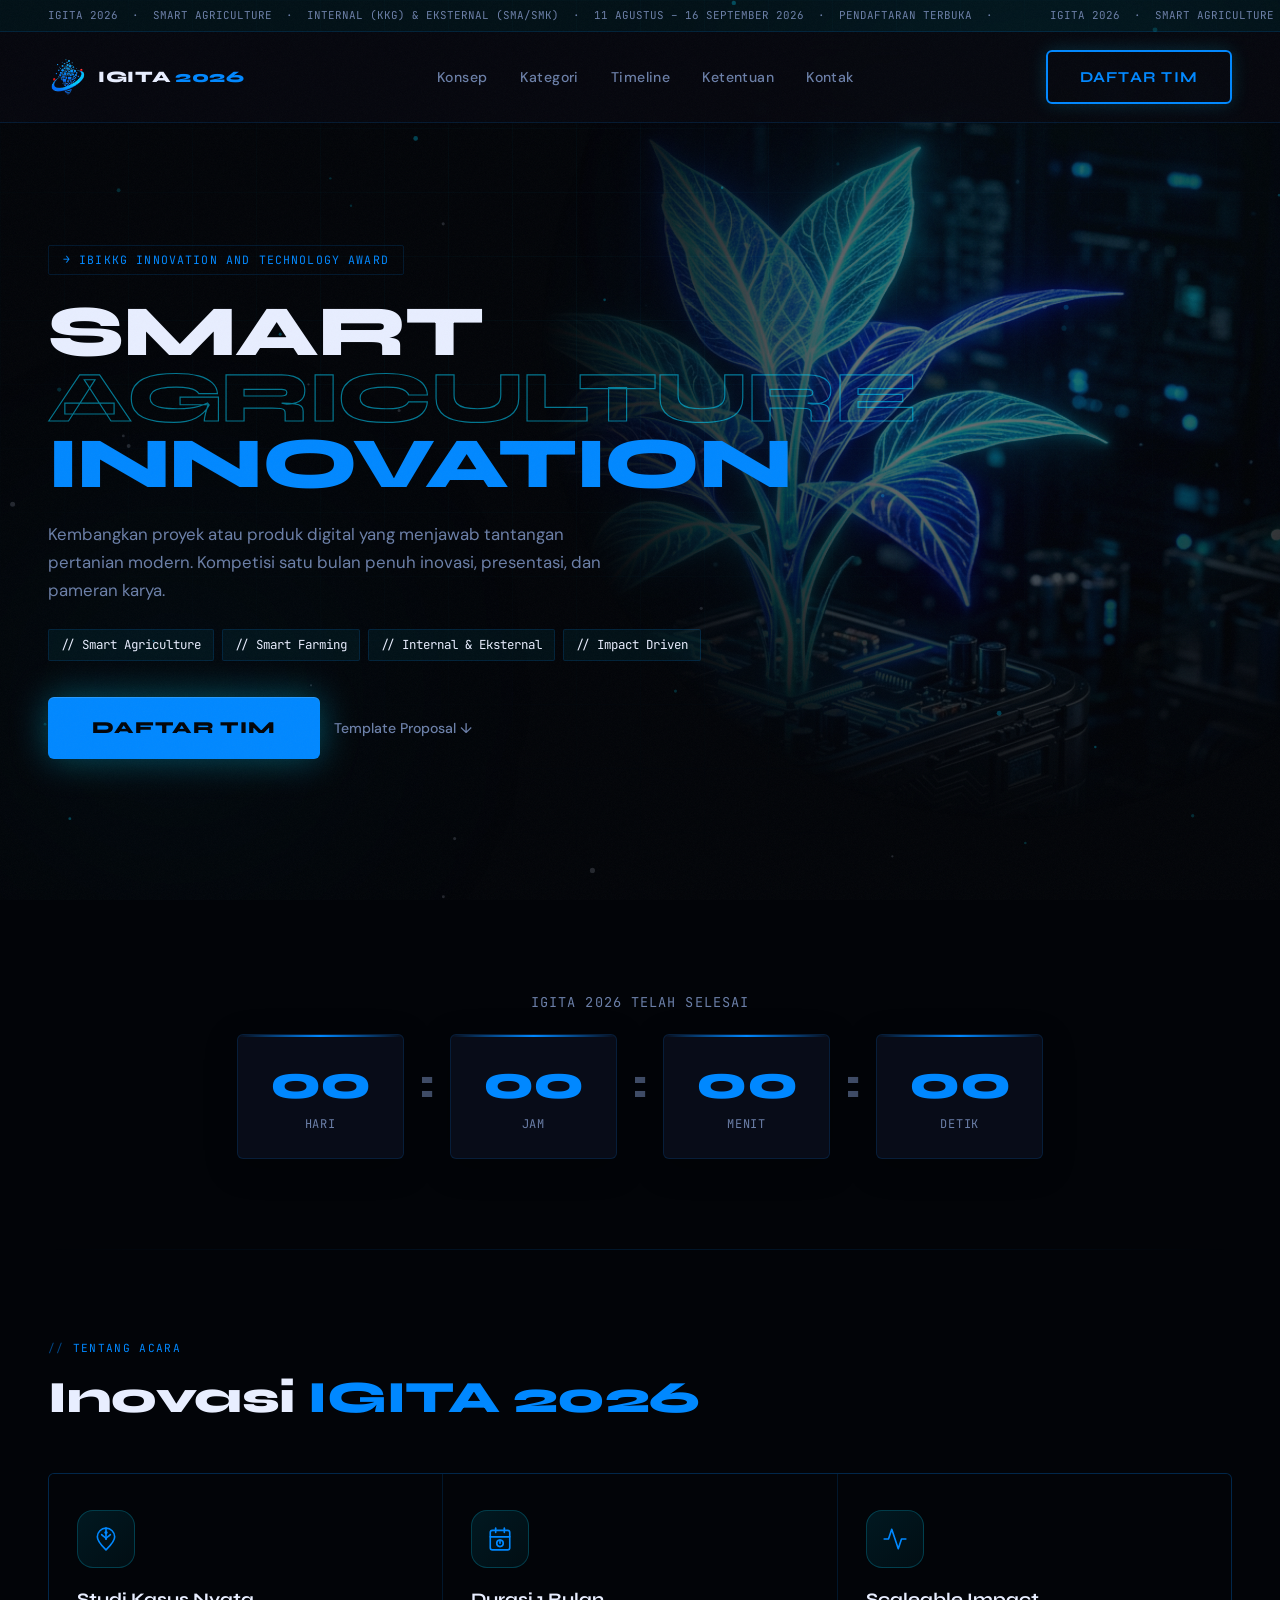
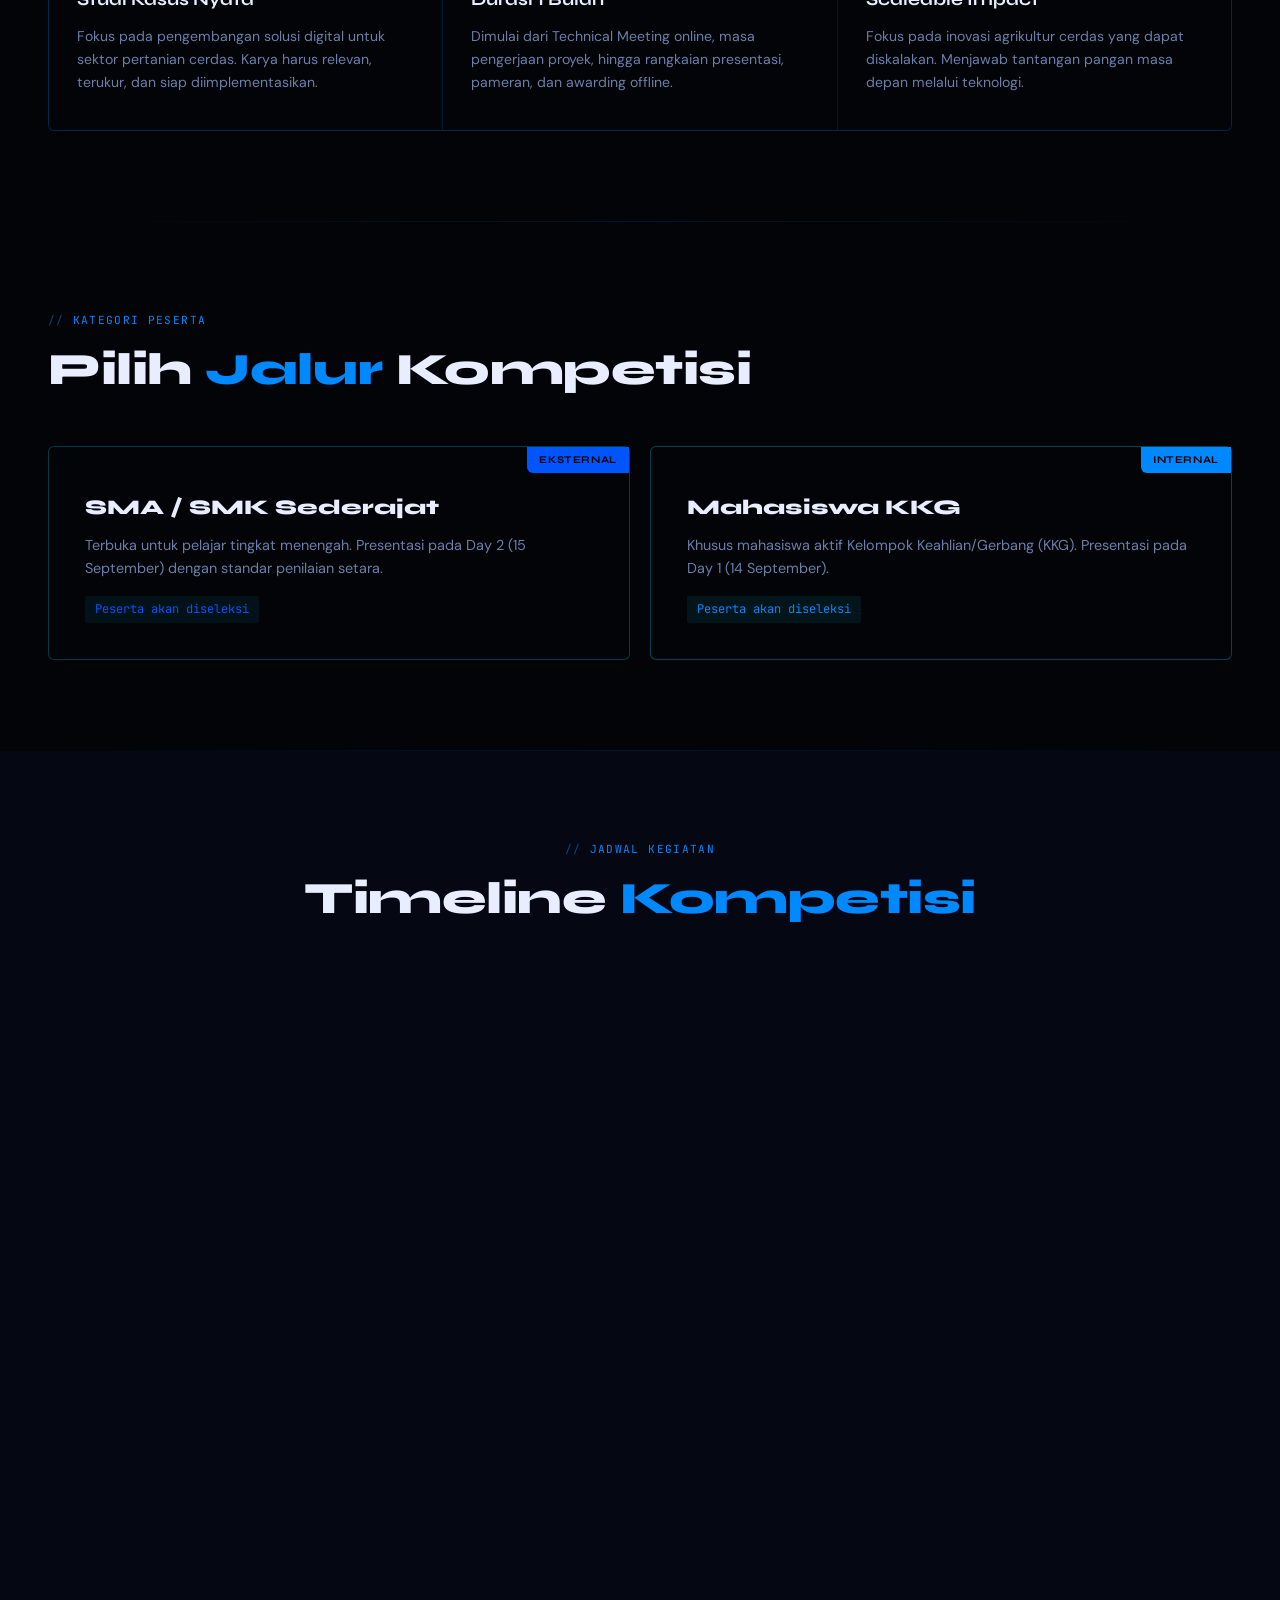
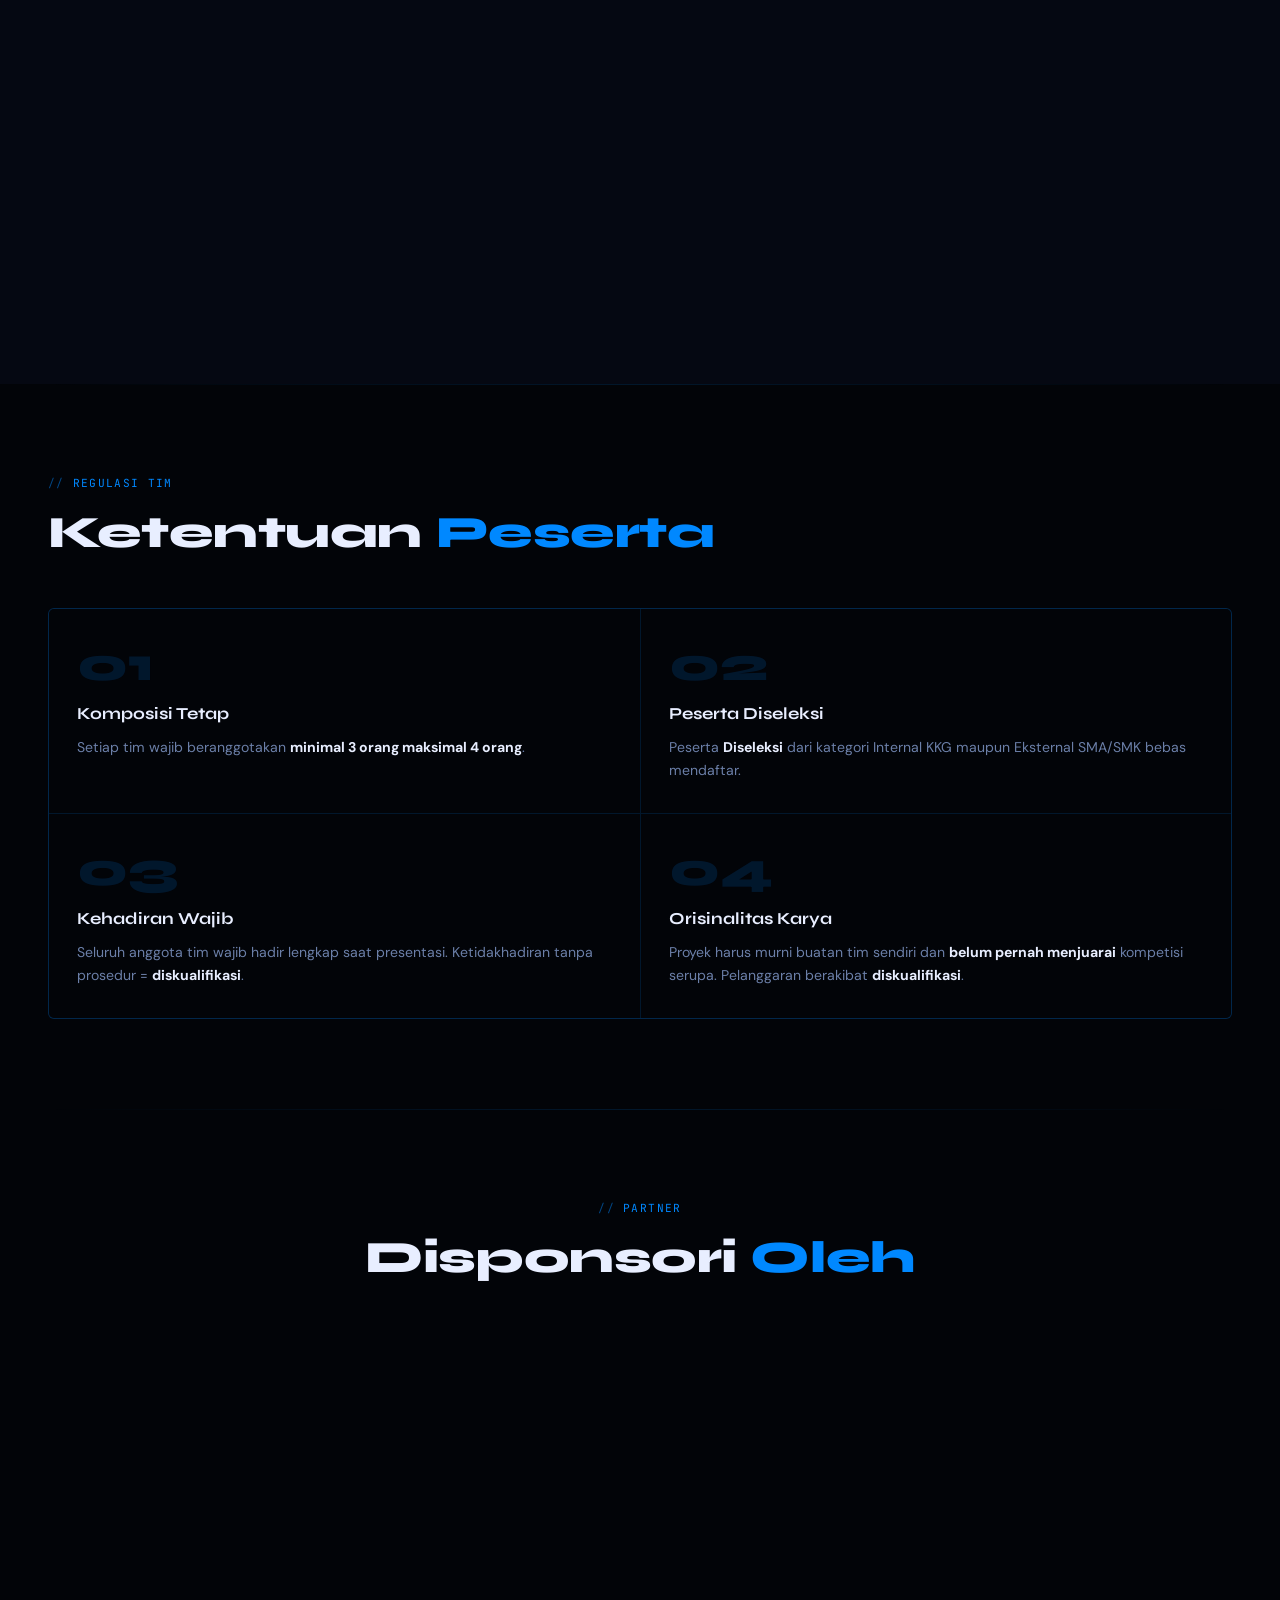
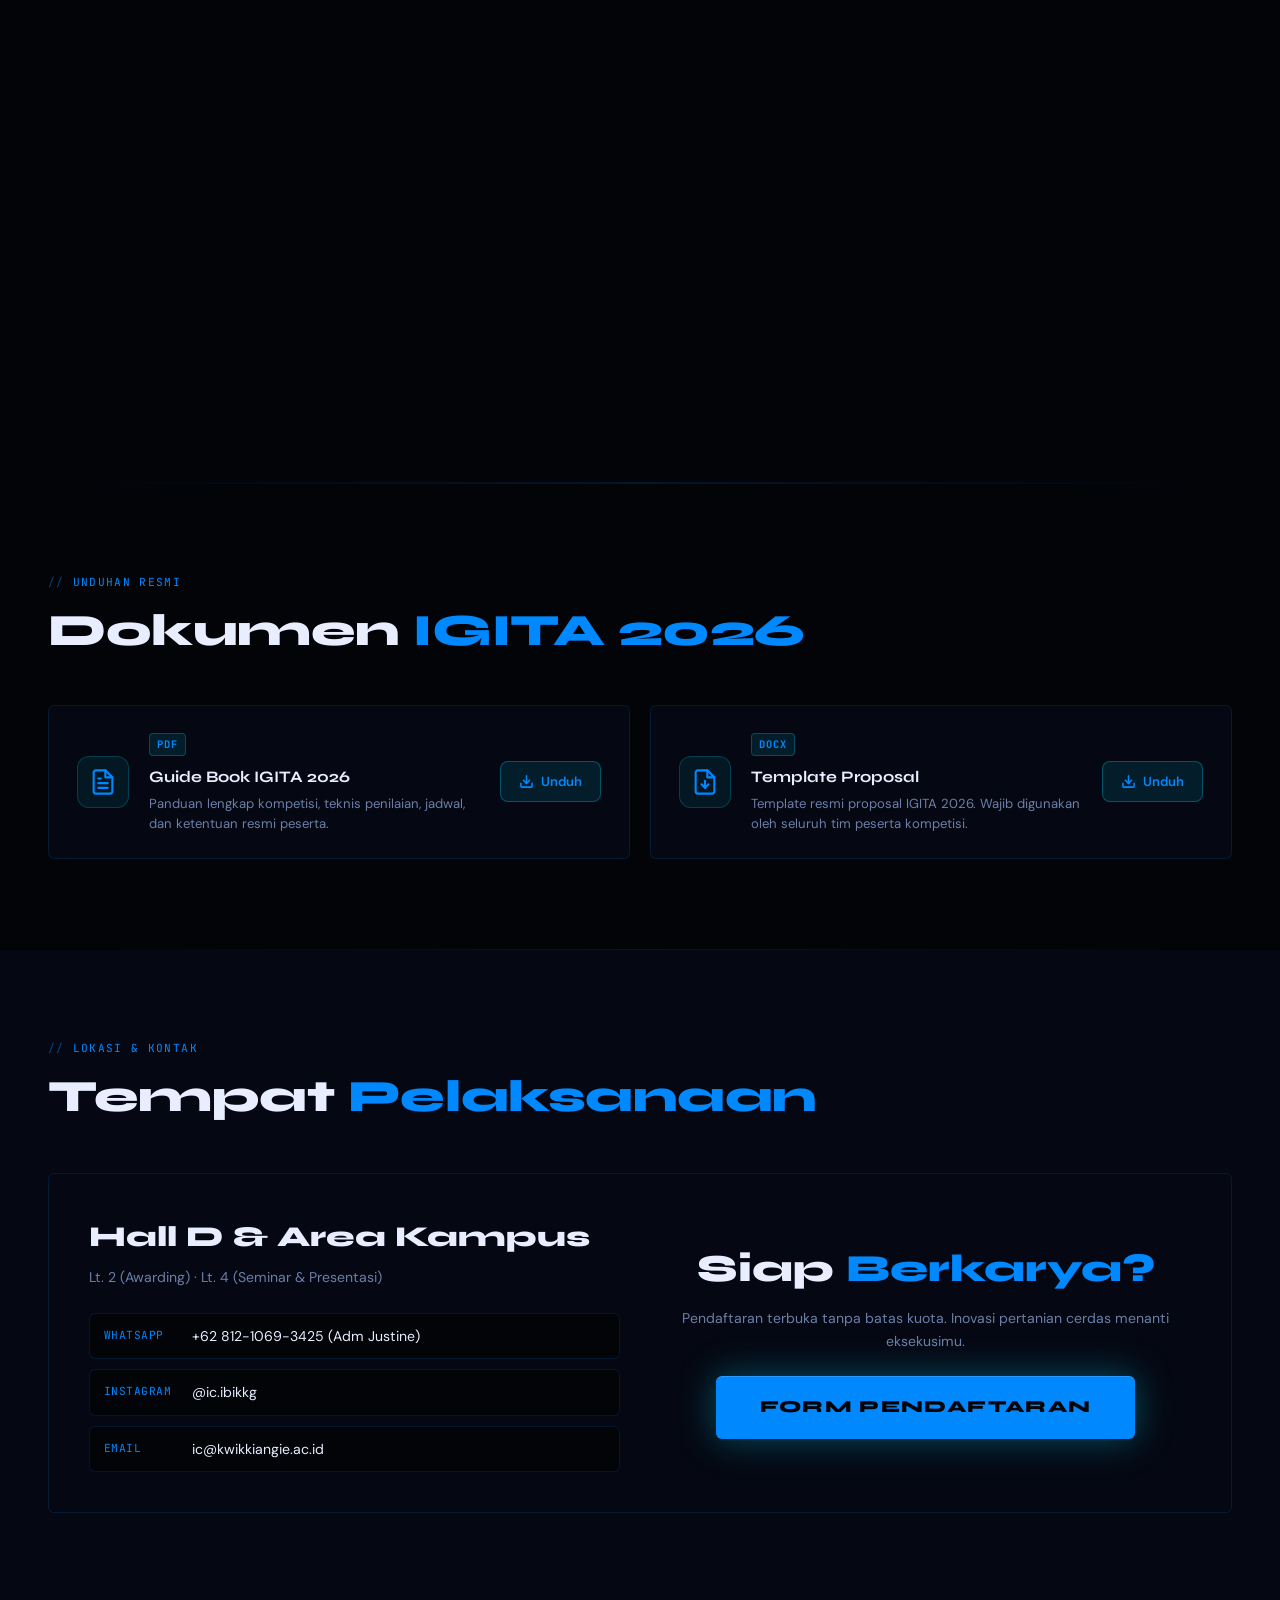
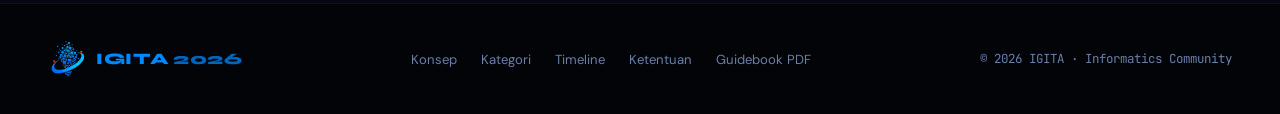
==== commit 8a08faac: "perubahan layout" ====
--- a/index.html
+++ b/index.html
@@ -401,7 +401,7 @@
       <a href="#categories">Kategori</a>
       <a href="#timeline">Timeline</a>
       <a href="#rules">Ketentuan</a>
-      <a href="#">Rulebook PDF</a>
+      <a href="#">Guidebook PDF</a>
     </div>
     <div class="footer-copy">© 2026 IGITA · Informatics Community</div>
   </footer>
--- a/style.css
+++ b/style.css
@@ -1053,10 +1053,13 @@
    ============================================================ */
 
 /* Modal Overlay */
+/* ============================================================
+   REGISTRATION OVERLAY & MODAL
+   ============================================================ */
 .reg-overlay {
   position: fixed; inset: 0; z-index: 9000;
-  background: rgba(4, 9, 6, 0.92);
-  backdrop-filter: blur(12px);
+  background: rgba(2, 6, 16, 0.95);
+  backdrop-filter: blur(16px);
   display: flex; align-items: center; justify-content: center;
   padding: 20px;
   opacity: 0; pointer-events: none;
@@ -1066,10 +1069,10 @@
 
 /* Modal Box */
 .reg-modal {
-  background: var(--bg2);
-  border: 1px solid rgba(0,212,255,0.2);
-  border-radius: 10px;
-  width: 100%; max-width: 680px;
+  background: linear-gradient(160deg, #07111e 0%, #040c16 60%, #05091a 100%);
+  border: 1px solid rgba(0,136,255,0.25);
+  border-radius: 16px;
+  width: 100%; max-width: 700px;
   max-height: 90vh;
   overflow-y: auto;
   position: relative;
@@ -1077,45 +1080,78 @@
   transition: transform 0.38s cubic-bezier(0.4,0,0.2,1);
   scrollbar-width: thin;
   scrollbar-color: var(--border) transparent;
+  box-shadow:
+    0 0 0 1px rgba(0,180,255,0.08),
+    0 0 80px rgba(0,136,255,0.10),
+    0 32px 80px rgba(0,0,0,0.6),
+    inset 0 1px 0 rgba(0,212,255,0.08);
 }
 .reg-overlay.active .reg-modal { transform: translateY(0) scale(1); }
 .reg-modal::-webkit-scrollbar { width: 4px; }
 .reg-modal::-webkit-scrollbar-track { background: transparent; }
 .reg-modal::-webkit-scrollbar-thumb { background: var(--border); border-radius: 2px; }
 
+/* Top glow strip */
+.reg-modal::before {
+  content: '';
+  position: absolute; top: 0; left: 0; right: 0; height: 2px;
+  background: linear-gradient(90deg, transparent, rgba(0,212,255,0.7) 30%, rgba(0,136,255,0.9) 50%, rgba(0,212,255,0.7) 70%, transparent);
+  border-radius: 16px 16px 0 0;
+  z-index: 2;
+}
+
+/* Corner circuit decorations */
+.reg-modal::after {
+  content: '';
+  position: absolute; top: 0; right: 0;
+  width: 200px; height: 200px;
+  background:
+    radial-gradient(circle at 100% 0%, rgba(0,136,255,0.06) 0%, transparent 60%);
+  pointer-events: none;
+  z-index: 0;
+}
+
 /* Modal Header */
 .reg-header {
-  padding: 28px 32px 20px;
-  border-bottom: 1px solid var(--border);
+  padding: 28px 36px 22px;
+  border-bottom: 1px solid rgba(0,136,255,0.12);
   position: sticky; top: 0; z-index: 10;
-  background: var(--bg2);
+  background: linear-gradient(180deg, rgba(5,12,24,0.98) 0%, rgba(4,9,18,0.97) 100%);
+  backdrop-filter: blur(20px);
   display: flex; align-items: flex-start; justify-content: space-between; gap: 16px;
 }
 .reg-title {
-  font-family: 'Syne', sans-serif; font-size: 1.45rem; font-weight: 800;
-  letter-spacing: -0.01em; color: var(--text); margin-bottom: 4px;
-}
-.reg-title span { color: var(--accent); }
+  font-family: 'Syne', sans-serif; font-size: 1.55rem; font-weight: 800;
+  letter-spacing: -0.02em; color: var(--text); margin-bottom: 6px;
+  line-height: 1.1;
+}
+.reg-title span {
+  color: transparent;
+  background: linear-gradient(135deg, #00d4ff, #0088ff);
+  -webkit-background-clip: text;
+  background-clip: text;
+}
 .reg-subtitle {
-  font-family: 'JetBrains Mono', monospace; font-size: 0.68rem;
-  color: var(--muted); text-transform: uppercase; letter-spacing: 0.08em;
+  font-family: 'JetBrains Mono', monospace; font-size: 0.66rem;
+  color: var(--muted); text-transform: uppercase; letter-spacing: 0.1em;
+  opacity: 0.8;
 }
 
 .reg-close {
-  background: none; border: 1px solid var(--border); color: var(--muted);
-  width: 36px; height: 36px; border-radius: var(--radius);
-  cursor: pointer; font-size: 1.1rem; flex-shrink: 0;
+  background: rgba(255,255,255,0.03); border: 1px solid rgba(0,136,255,0.2); color: var(--muted);
+  width: 36px; height: 36px; border-radius: 8px;
+  cursor: pointer; font-size: 1rem; flex-shrink: 0;
   display: flex; align-items: center; justify-content: center;
   transition: all 0.2s; margin-top: 2px;
 }
-.reg-close:hover { border-color: var(--accent); color: var(--accent); background: rgba(0,212,255,0.06); }
+.reg-close:hover { border-color: var(--accent); color: var(--accent); background: rgba(0,212,255,0.08); box-shadow: 0 0 12px rgba(0,212,255,0.2); }
 
 /* Step Indicator */
 .reg-steps {
   display: flex; align-items: center; gap: 0;
-  padding: 20px 32px;
-  border-bottom: 1px solid var(--border);
-  background: var(--bg);
+  padding: 18px 36px;
+  border-bottom: 1px solid rgba(0,136,255,0.1);
+  background: rgba(3,8,18,0.6);
   overflow-x: auto;
   -webkit-overflow-scrolling: touch;
   scrollbar-width: none;
@@ -1125,34 +1161,48 @@
   display: flex; align-items: center; gap: 10px; flex-shrink: 0;
 }
 .step-num {
-  width: 28px; height: 28px; border-radius: 50%;
-  border: 1px solid var(--border);
-  display: block;
-  text-align: center;
-  line-height: 26px;
+  width: 32px; height: 32px; border-radius: 50%;
+  border: 1.5px solid rgba(0,136,255,0.2);
+  display: flex; align-items: center; justify-content: center;
   font-family: 'JetBrains Mono', monospace;
   font-size: 0.75rem; font-weight: 700;
-  padding: 0; margin: 0;
-  color: var(--muted); transition: all 0.3s; flex-shrink: 0;
-}
-
+  color: var(--muted); transition: all 0.35s cubic-bezier(0.4,0,0.2,1); flex-shrink: 0;
+  background: rgba(255,255,255,0.02);
+  position: relative;
+}
 .step-label {
   font-family: 'JetBrains Mono', monospace; font-size: 0.65rem;
-  text-transform: uppercase; letter-spacing: 0.06em; color: var(--muted);
+  text-transform: uppercase; letter-spacing: 0.07em; color: var(--muted);
   transition: color 0.3s; white-space: nowrap;
 }
 .step-connector {
-  width: 32px; height: 1px; background: var(--border); margin: 0 4px; flex-shrink: 0;
-  transition: background 0.3s;
-}
-.reg-step.active .step-num { border-color: var(--accent); background: rgba(0,212,255,0.12); color: var(--accent); }
+  flex: 0 0 40px; height: 1px;
+  background: rgba(0,136,255,0.12);
+  margin: 0 6px; flex-shrink: 0;
+  transition: background 0.4s, box-shadow 0.4s;
+  position: relative;
+}
+.reg-step.active .step-num {
+  border-color: var(--accent);
+  background: rgba(0,136,255,0.12);
+  color: var(--accent);
+  box-shadow: 0 0 0 4px rgba(0,212,255,0.08), 0 0 16px rgba(0,212,255,0.25);
+}
 .reg-step.active .step-label { color: var(--accent); }
-.reg-step.done .step-num { border-color: var(--accent); background: var(--accent); color: var(--bg); }
-.reg-step.done .step-label { color: var(--accent); }
-.step-connector.done { background: var(--accent); }
+.reg-step.done .step-num {
+  border-color: var(--accent);
+  background: linear-gradient(135deg, #00d4ff, #0066ff);
+  color: var(--bg);
+  box-shadow: 0 0 12px rgba(0,212,255,0.35);
+}
+.reg-step.done .step-label { color: rgba(0,212,255,0.7); }
+.step-connector.done {
+  background: linear-gradient(90deg, #00d4ff, #0066ff);
+  box-shadow: 0 0 6px rgba(0,136,255,0.4);
+}
 
 /* Form Body */
-.reg-body { padding: 28px 32px; }
+.reg-body { padding: 28px 36px; }
 
 /* Form step panels */
 .reg-panel { display: none; animation: fadeUp 0.3s ease both; }
@@ -1160,56 +1210,84 @@
 
 /* Category Cards */
 .cat-select-grid {
-  display: grid; grid-template-columns: 1fr 1fr; gap: 12px; margin-bottom: 24px;
+  display: grid; grid-template-columns: 1fr 1fr; gap: 14px; margin-bottom: 24px;
 }
 .cat-select-card {
-  border: 1.5px solid var(--border); border-radius: var(--radius); padding: 20px;
-  cursor: pointer; transition: all 0.25s; background: var(--bg);
+  border: 1.5px solid rgba(0,136,255,0.15); border-radius: 10px; padding: 20px;
+  cursor: pointer; transition: all 0.28s; background: rgba(255,255,255,0.02);
   position: relative; overflow: hidden;
 }
 .cat-select-card::before {
-  content: ''; position: absolute; top: 0; left: 0; right: 0; height: 2px;
-  background: var(--accent); transform: scaleX(0); transform-origin: left; transition: transform 0.3s;
-}
-.cat-select-card:hover { border-color: rgba(0,212,255,0.35); background: var(--bg3); }
-.cat-select-card.selected { border-color: var(--accent); background: rgba(0,212,255,0.04); }
+  content: ''; position: absolute; top: 0; left: 0; right: 0; height: 2.5px;
+  background: linear-gradient(90deg, #00d4ff, #0066ff); transform: scaleX(0); transform-origin: left; transition: transform 0.35s;
+}
+.cat-select-card::after {
+  content: ''; position: absolute; inset: 0;
+  background: radial-gradient(ellipse at top left, rgba(0,212,255,0.05) 0%, transparent 70%);
+  opacity: 0; transition: opacity 0.3s; pointer-events: none;
+}
+.cat-select-card:hover {
+  border-color: rgba(0,212,255,0.35);
+  background: rgba(0,136,255,0.04);
+  transform: translateY(-2px);
+  box-shadow: 0 8px 24px rgba(0,0,0,0.3), 0 0 0 1px rgba(0,212,255,0.1);
+}
+.cat-select-card:hover::after { opacity: 1; }
+.cat-select-card.selected {
+  border-color: var(--accent);
+  background: rgba(0,136,255,0.06);
+  box-shadow: 0 0 0 1px rgba(0,212,255,0.15), 0 0 24px rgba(0,136,255,0.12);
+}
 .cat-select-card.selected::before { transform: scaleX(1); }
-.cat-select-card.ext.selected { border-color: var(--accent2); }
-.cat-select-card.ext.selected::before { background: var(--accent2); }
+.cat-select-card.ext.selected { border-color: var(--accent2); box-shadow: 0 0 0 1px rgba(0,85,255,0.2), 0 0 24px rgba(0,85,255,0.1); }
+.cat-select-card.ext.selected::before { background: linear-gradient(90deg, #0088ff, #0044cc); }
 .cat-select-card input[type="radio"] { position: absolute; opacity: 0; pointer-events: none; }
 .cat-card-badge {
   display: inline-block; font-family: 'JetBrains Mono', monospace;
-  font-size: 0.6rem; text-transform: uppercase; letter-spacing: 0.08em;
-  padding: 2px 8px; border-radius: 2px;
-  background: rgba(0,212,255,0.12); color: var(--accent);
-  margin-bottom: 8px;
-}
-.cat-select-card.ext .cat-card-badge { background: rgba(6,182,212,0.12); color: var(--accent2); }
-.cat-card-title { font-family: 'Syne', sans-serif; font-weight: 700; font-size: 0.95rem; margin-bottom: 4px; }
+  font-size: 0.6rem; text-transform: uppercase; letter-spacing: 0.1em;
+  padding: 3px 10px; border-radius: 3px;
+  background: rgba(0,212,255,0.1); color: var(--accent);
+  margin-bottom: 10px; border: 1px solid rgba(0,212,255,0.15);
+}
+.cat-select-card.ext .cat-card-badge { background: rgba(0,85,255,0.1); color: var(--accent2); border-color: rgba(0,85,255,0.2); }
+.cat-card-title { font-family: 'Syne', sans-serif; font-weight: 700; font-size: 1rem; margin-bottom: 6px; }
 .cat-card-desc { font-size: 0.78rem; color: var(--muted); line-height: 1.5; }
 .cat-check {
-  position: absolute; top: 12px; right: 12px;
-  width: 20px; height: 20px; border-radius: 50%;
-  border: 1.5px solid var(--border); background: transparent;
+  position: absolute; top: 14px; right: 14px;
+  width: 22px; height: 22px; border-radius: 50%;
+  border: 1.5px solid rgba(0,136,255,0.2); background: rgba(255,255,255,0.02);
   display: flex; align-items: center; justify-content: center;
   transition: all 0.25s;
 }
-.cat-select-card.selected .cat-check { border-color: var(--accent); background: var(--accent); }
-.cat-check::after { content: '✓'; font-size: 0.65rem; color: var(--bg); opacity: 0; transition: opacity 0.2s; font-weight: 700; }
+.cat-select-card.selected .cat-check {
+  border-color: var(--accent);
+  background: linear-gradient(135deg, #00d4ff, #0066ff);
+  box-shadow: 0 0 10px rgba(0,212,255,0.4);
+}
+.cat-check::after { content: ''; width: 5px; height: 8px; border: 2px solid var(--bg); border-top: none; border-left: none; transform: rotate(45deg) translate(-1px,-1px); opacity: 0; transition: opacity 0.2s; }
 .cat-select-card.selected .cat-check::after { opacity: 1; }
 
 /* Form Fields */
 .form-section-title {
-  font-family: 'Syne', sans-serif; font-size: 0.85rem; font-weight: 700;
-  color: var(--text); margin-bottom: 16px; margin-top: 24px;
-  display: flex; align-items: center; gap: 8px;
-  padding-bottom: 10px; border-bottom: 1px solid var(--border);
+  font-family: 'Syne', sans-serif; font-size: 0.9rem; font-weight: 700;
+  color: var(--text); margin-bottom: 18px; margin-top: 28px;
+  display: flex; align-items: center; gap: 10px;
+  padding-bottom: 12px;
+  border-bottom: 1px solid rgba(0,136,255,0.1);
+  position: relative;
+}
+.form-section-title::after {
+  content: '';
+  position: absolute; bottom: -1px; left: 0; width: 60px; height: 1px;
+  background: linear-gradient(90deg, var(--accent), transparent);
 }
 .form-section-title:first-child { margin-top: 0; }
 .form-section-title .sec-num {
-  font-family: 'JetBrains Mono', monospace; font-size: 0.65rem;
-  color: var(--accent); padding: 2px 7px; background: rgba(0,212,255,0.1);
-  border-radius: 2px;
+  font-family: 'JetBrains Mono', monospace; font-size: 0.62rem;
+  color: var(--accent); padding: 3px 8px;
+  background: rgba(0,136,255,0.1);
+  border-radius: 3px;
+  border: 1px solid rgba(0,136,255,0.2);
 }
 
 .form-row { display: grid; grid-template-columns: 1fr 1fr; gap: 14px; margin-bottom: 14px; }
@@ -1218,30 +1296,34 @@
 
 .form-group { display: flex; flex-direction: column; gap: 6px; }
 .form-label {
-  font-family: 'JetBrains Mono', monospace; font-size: 0.66rem;
-  text-transform: uppercase; letter-spacing: 0.07em; color: var(--muted);
+  font-family: 'JetBrains Mono', monospace; font-size: 0.64rem;
+  text-transform: uppercase; letter-spacing: 0.08em; color: rgba(107,127,168,0.9);
 }
 .form-label .req { color: var(--accent); margin-left: 2px; }
 
 .form-input, .form-textarea, .form-select {
-  background: var(--bg); border: 1px solid var(--border);
-  color: var(--text); padding: 10px 14px; border-radius: var(--radius);
+  background: rgba(4,8,20,0.8);
+  border: 1px solid rgba(0,136,255,0.14);
+  color: var(--text); padding: 10px 14px; border-radius: 8px;
   font-family: 'DM Sans', sans-serif; font-size: 0.88rem;
-  transition: border-color 0.2s, box-shadow 0.2s;
-  width: 100%; min-height: 42px; outline: none;
+  transition: border-color 0.2s, box-shadow 0.2s, background 0.2s;
+  width: 100%; min-height: 44px; outline: none;
   -webkit-appearance: none;
 }
-.form-input::placeholder, .form-textarea::placeholder { color: rgba(107,143,123,0.5); }
+.form-input::placeholder, .form-textarea::placeholder { color: rgba(90,110,150,0.5); }
 .form-input:focus, .form-textarea:focus, .form-select:focus {
-  border-color: var(--accent); box-shadow: 0 0 0 2px rgba(0,212,255,0.08);
+  border-color: var(--accent);
+  background: rgba(0,136,255,0.04);
+  box-shadow: 0 0 0 3px rgba(0,136,255,0.08), 0 0 0 1px rgba(0,212,255,0.15);
 }
 .form-input.error, .form-textarea.error, .form-select.error {
-  border-color: rgba(255, 80, 80, 0.6);
+  border-color: rgba(255, 80, 80, 0.55);
   background: rgba(255, 80, 80, 0.04);
+  box-shadow: 0 0 0 2px rgba(255,80,80,0.08);
 }
 .form-input.valid, .form-textarea.valid {
-  border-color: rgba(0, 230, 118, 0.5) !important;
-  background: rgba(0, 230, 118, 0.03);
+  border-color: rgba(0, 220, 140, 0.45) !important;
+  background: rgba(0, 220, 140, 0.03);
 }
 .form-error {
   font-family: 'JetBrains Mono', monospace; font-size: 0.62rem;
@@ -1256,23 +1338,35 @@
   background-repeat: no-repeat; background-position: right 12px center;
   padding-right: 36px; cursor: pointer;
 }
-.form-select option { background: #090d18; }
+.form-select option { background: #080f1e; }
 
 /* Member Card */
 .member-card {
-  background: var(--bg); border: 1px solid var(--border);
-  border-radius: var(--radius); padding: 20px; margin-bottom: 12px;
-  transition: border-color 0.2s;
-}
-.member-card:hover { border-color: rgba(0,212,255,0.2); }
+  background: rgba(3,8,20,0.7);
+  border: 1px solid rgba(0,136,255,0.12);
+  border-radius: 12px; padding: 20px 22px; margin-bottom: 14px;
+  transition: border-color 0.25s, box-shadow 0.25s;
+  position: relative; overflow: hidden;
+}
+.member-card::before {
+  content: '';
+  position: absolute; top: 0; left: 0; bottom: 0; width: 3px;
+  background: linear-gradient(180deg, rgba(0,212,255,0.6), rgba(0,100,255,0.3));
+  border-radius: 12px 0 0 12px;
+}
+.member-card:hover {
+  border-color: rgba(0,212,255,0.25);
+  box-shadow: 0 4px 24px rgba(0,0,0,0.3), 0 0 0 1px rgba(0,212,255,0.06);
+}
 .member-card-header {
-  display: flex; align-items: center; gap: 10px; margin-bottom: 16px;
+  display: flex; align-items: center; gap: 10px; margin-bottom: 18px;
 }
 .member-badge {
   font-family: 'JetBrains Mono', monospace; font-size: 0.6rem;
-  text-transform: uppercase; letter-spacing: 0.06em;
-  background: rgba(0,212,255,0.1); color: var(--accent);
-  padding: 3px 9px; border-radius: 2px;
+  text-transform: uppercase; letter-spacing: 0.08em;
+  background: rgba(0,212,255,0.08); color: var(--accent);
+  padding: 4px 10px; border-radius: 4px;
+  border: 1px solid rgba(0,212,255,0.18);
 }
 
 /* Helper text */
@@ -1281,30 +1375,39 @@
 .file-upload-wrap {
   display: flex;
   align-items: center;
-  gap: 12px;
-  padding: 10px 14px;
-  background: var(--bg2);
-  border: 1px solid var(--border);
-  border-radius: var(--radius);
-}
+  gap: 14px;
+  padding: 12px 16px;
+  background: rgba(3,8,20,0.8);
+  border: 1px dashed rgba(0,136,255,0.2);
+  border-radius: 10px;
+  transition: border-color 0.2s, background 0.2s;
+}
+.file-upload-wrap:hover { border-color: rgba(0,212,255,0.35); background: rgba(0,136,255,0.03); }
 .file-upload-btn {
   display: inline-flex;
   align-items: center;
   gap: 8px;
-  background: rgba(0,212,255,0.1);
-  border: 1px solid var(--accent);
+  background: rgba(0,136,255,0.1);
+  border: 1px solid rgba(0,136,255,0.3);
   color: var(--accent);
-  padding: 8px 16px;
-  border-radius: var(--radius);
+  padding: 9px 18px;
+  border-radius: 8px;
   font-family: 'Syne', sans-serif;
   font-size: 0.8rem;
   font-weight: 600;
   cursor: pointer;
   transition: all 0.25s;
   white-space: nowrap;
-  min-height: 36px;
-}
-.file-upload-btn:hover { background: var(--accent); color: var(--bg); }
+  min-height: 38px;
+  box-shadow: 0 0 12px rgba(0,136,255,0.08);
+}
+.file-upload-btn:hover {
+  background: linear-gradient(135deg, #00b4ff, #0055ff);
+  color: #fff;
+  border-color: transparent;
+  box-shadow: 0 0 20px rgba(0,136,255,0.3), 0 4px 12px rgba(0,0,0,0.3);
+  transform: translateY(-1px);
+}
 .file-upload-name {
   font-size: 0.82rem;
   color: var(--muted);
@@ -1315,27 +1418,30 @@
 
 .form-helper {
   font-family: 'JetBrains Mono', monospace; font-size: 0.62rem;
-  color: var(--muted); margin-top: 3px; opacity: 0.8; font-style: normal;
+  color: var(--muted); margin-top: 4px; opacity: 0.75; font-style: normal;
 }
 
 /* Quota info */
 .quota-info {
-  background: rgba(0,212,255,0.04); border: 1px solid var(--border);
-  border-radius: var(--radius); padding: 14px 16px; margin-bottom: 20px;
-  display: flex; align-items: center; gap: 12px;
-}
-.quota-info svg { color: var(--accent); flex-shrink: 0; }
-.quota-info-text { font-family: 'JetBrains Mono', monospace; font-size: 0.68rem; color: var(--muted); line-height: 1.5; }
+  background: rgba(0,136,255,0.04);
+  border: 1px solid rgba(0,136,255,0.14);
+  border-left: 3px solid rgba(0,212,255,0.5);
+  border-radius: 8px; padding: 14px 16px; margin-bottom: 22px;
+  display: flex; align-items: flex-start; gap: 12px;
+}
+.quota-info svg { color: var(--accent); flex-shrink: 0; margin-top: 1px; }
+.quota-info-text { font-family: 'JetBrains Mono', monospace; font-size: 0.68rem; color: var(--muted); line-height: 1.55; }
 .quota-info-text strong { color: var(--accent); }
 
 /* Agreement */
 .form-agreement {
-  display: flex; align-items: flex-start; gap: 10px; margin-top: 16px;
-  padding: 14px; background: var(--bg); border: 1px solid var(--border);
-  border-radius: var(--radius); cursor: pointer;
-  transition: border-color 0.2s;
-}
-.form-agreement:hover { border-color: rgba(0,212,255,0.25); }
+  display: flex; align-items: flex-start; gap: 12px; margin-top: 18px;
+  padding: 16px; background: rgba(3,8,20,0.6);
+  border: 1px solid rgba(0,136,255,0.12);
+  border-radius: 10px; cursor: pointer;
+  transition: border-color 0.2s, background 0.2s;
+}
+.form-agreement:hover { border-color: rgba(0,212,255,0.28); background: rgba(0,136,255,0.03); }
 
 /* Sembunyikan checkbox asli */
 .custom-checkbox-input { display: none; }
@@ -1343,32 +1449,32 @@
 /* Label wrapper */
 .custom-checkbox-label {
   display: flex; align-items: flex-start; gap: 10px;
-  font-size: 0.82rem; color: var(--muted); line-height: 1.5; cursor: pointer;
+  font-size: 0.83rem; color: var(--muted); line-height: 1.5; cursor: pointer;
   width: 100%;
 }
 .custom-checkbox-label strong { color: var(--text); }
 
 /* Kotak checkbox custom */
 .custom-checkbox-box {
-  width: 18px; height: 18px; min-width: 18px;
-  border: 1.5px solid var(--border);
-  border-radius: 4px;
-  background: var(--bg2);
+  width: 20px; height: 20px; min-width: 20px;
+  border: 1.5px solid rgba(0,136,255,0.25);
+  border-radius: 5px;
+  background: rgba(4,8,20,0.8);
   display: flex; align-items: center; justify-content: center;
   transition: all 0.2s ease;
   margin-top: 1px;
 }
 .custom-checkbox-icon {
   opacity: 0;
-  color: var(--bg);
+  color: #fff;
   transition: opacity 0.2s ease;
 }
 
 /* Saat dicentang */
 .custom-checkbox-input:checked + .custom-checkbox-label .custom-checkbox-box {
-  background: var(--accent);
-  border-color: var(--accent);
-  box-shadow: 0 0 10px rgba(0,212,255,0.3);
+  background: linear-gradient(135deg, #00d4ff, #0066ff);
+  border-color: transparent;
+  box-shadow: 0 0 14px rgba(0,212,255,0.4);
 }
 .custom-checkbox-input:checked + .custom-checkbox-label .custom-checkbox-icon {
   opacity: 1;
@@ -1378,8 +1484,8 @@
 .confirm-overlay {
   display: none;
   position: fixed; inset: 0;
-  background: rgba(0,0,0,0.7);
-  backdrop-filter: blur(4px);
+  background: rgba(0,0,0,0.75);
+  backdrop-filter: blur(8px);
   z-index: 9999;
   align-items: center;
   justify-content: center;
@@ -1390,18 +1496,26 @@
   animation: fadeIn 0.2s ease both;
 }
 .confirm-modal {
-  background: var(--bg2);
-  border: 1px solid var(--border);
+  background: linear-gradient(160deg, #07111e 0%, #040c18 100%);
+  border: 1px solid rgba(0,136,255,0.22);
   border-radius: 16px;
   width: 100%;
   max-width: 480px;
   max-height: 85vh;
   overflow-y: auto;
   animation: fadeUp 0.25s ease both;
+  box-shadow: 0 0 0 1px rgba(0,180,255,0.06), 0 32px 80px rgba(0,0,0,0.5);
+  position: relative;
+}
+.confirm-modal::before {
+  content: '';
+  position: absolute; top: 0; left: 0; right: 0; height: 2px;
+  background: linear-gradient(90deg, transparent, rgba(0,212,255,0.6) 40%, rgba(0,136,255,0.8) 60%, transparent);
+  border-radius: 16px 16px 0 0;
 }
 .confirm-header {
   padding: 24px 24px 16px;
-  border-bottom: 1px solid var(--border);
+  border-bottom: 1px solid rgba(0,136,255,0.1);
 }
 .confirm-title {
   font-family: 'Syne', sans-serif;
@@ -1419,9 +1533,9 @@
 }
 .confirm-section-label {
   font-family: 'JetBrains Mono', monospace;
-  font-size: 0.68rem;
+  font-size: 0.66rem;
   color: var(--accent);
-  letter-spacing: 0.08em;
+  letter-spacing: 0.1em;
   margin-bottom: 10px;
 }
 .confirm-row {
@@ -1429,7 +1543,7 @@
   justify-content: space-between;
   align-items: flex-start;
   gap: 12px;
-  padding: 6px 0;
+  padding: 7px 0;
   border-bottom: 1px solid rgba(255,255,255,0.04);
   font-size: 0.82rem;
 }
@@ -1444,8 +1558,8 @@
   word-break: break-all;
 }
 .confirm-member-block {
-  background: var(--bg);
-  border: 1px solid var(--border);
+  background: rgba(3,8,20,0.7);
+  border: 1px solid rgba(0,136,255,0.1);
   border-radius: 8px;
   padding: 10px 14px;
   margin-bottom: 8px;
@@ -1462,82 +1576,97 @@
   display: flex;
   gap: 10px;
   justify-content: flex-end;
-  border-top: 1px solid var(--border);
+  border-top: 1px solid rgba(0,136,255,0.1);
 }
 .confirm-btn-edit {
   background: transparent;
-  border: 1px solid var(--border);
-  color: var(--muted);
+  border: 1px solid rgba(0,136,255,0.2); color: var(--muted);
   padding: 10px 20px;
-  border-radius: var(--radius);
+  border-radius: 8px;
   font-family: 'Syne', sans-serif;
   font-size: 0.82rem;
   font-weight: 600;
   cursor: pointer;
   transition: all 0.2s;
 }
-.confirm-btn-edit:hover { border-color: var(--accent); color: var(--accent); }
+.confirm-btn-edit:hover { border-color: var(--accent); color: var(--accent); background: rgba(0,136,255,0.05); }
 .confirm-btn-send {
-  background: var(--accent);
+  background: linear-gradient(135deg, #00b4ff, #0055ff);
   border: none;
-  color: var(--bg);
+  color: #fff;
   padding: 10px 24px;
-  border-radius: var(--radius);
+  border-radius: 8px;
   font-family: 'Syne', sans-serif;
   font-size: 0.82rem;
   font-weight: 700;
   cursor: pointer;
-  transition: all 0.2s;
-}
-.confirm-btn-send:hover { background: #00eeff; }
-.confirm-btn-send:disabled { opacity: 0.5; cursor: not-allowed; }
+  transition: all 0.25s;
+  box-shadow: 0 0 20px rgba(0,136,255,0.25), inset 0 1px 0 rgba(255,255,255,0.15);
+}
+.confirm-btn-send:hover {
+  transform: translateY(-1px);
+  box-shadow: 0 0 32px rgba(0,136,255,0.45), 0 6px 16px rgba(0,0,0,0.3);
+}
+.confirm-btn-send:disabled { opacity: 0.5; cursor: not-allowed; transform: none; }
 
 /* Footer buttons */
 .reg-footer {
-  padding: 20px 32px 28px;
+  padding: 18px 36px 26px;
   display: flex; align-items: center; justify-content: space-between; gap: 12px;
-  border-top: 1px solid var(--border);
+  border-top: 1px solid rgba(0,136,255,0.1);
   position: sticky; bottom: 0;
-  background: var(--bg2);
-}
-.reg-footer-left { font-family: 'JetBrains Mono', monospace; font-size: 0.65rem; color: var(--muted); }
+  background: linear-gradient(180deg, rgba(4,9,18,0.92), rgba(4,9,18,0.98));
+  backdrop-filter: blur(12px);
+}
+.reg-footer-left { font-family: 'JetBrains Mono', monospace; font-size: 0.64rem; color: var(--muted); }
 .reg-footer-right { display: flex; gap: 10px; align-items: center; }
 
 .btn-reg-back {
-  border: 1px solid var(--border); background: transparent; color: var(--muted);
-  padding: 10px 20px; border-radius: var(--radius); font-size: 0.82rem; font-weight: 600;
+  border: 1px solid rgba(0,136,255,0.18); background: rgba(255,255,255,0.02); color: var(--muted);
+  padding: 10px 20px; border-radius: 8px; font-size: 0.82rem; font-weight: 600;
   cursor: pointer; transition: all 0.2s; font-family: 'Syne', sans-serif;
   min-height: 42px; display: inline-flex; align-items: center; gap: 6px;
   touch-action: manipulation;
 }
-.btn-reg-back:hover { border-color: var(--accent); color: var(--text); }
+.btn-reg-back:hover { border-color: rgba(0,212,255,0.4); color: var(--text); background: rgba(0,136,255,0.06); }
 
 .btn-reg-next {
-  background: var(--accent); color: var(--bg); padding: 10px 24px;
-  border-radius: var(--radius); font-size: 0.82rem; font-weight: 700;
+  background: linear-gradient(135deg, #00b4ff 0%, #0055ff 100%);
+  color: #fff; padding: 10px 26px;
+  border-radius: 8px; font-size: 0.82rem; font-weight: 700;
   cursor: pointer; transition: all 0.25s; font-family: 'Syne', sans-serif;
   border: none; min-height: 42px; display: inline-flex; align-items: center; gap: 8px;
-  box-shadow: 0 0 20px rgba(0,212,255,0.15); letter-spacing: 0.03em;
+  box-shadow: 0 0 20px rgba(0,136,255,0.2), inset 0 1px 0 rgba(255,255,255,0.18);
+  letter-spacing: 0.03em;
   touch-action: manipulation;
 }
-.btn-reg-next:hover { transform: translateY(-1px); box-shadow: 0 0 32px rgba(0,212,255,0.3); }
-.btn-reg-next:disabled { opacity: 0.5; cursor: not-allowed; transform: none; }
+.btn-reg-next:hover {
+  transform: translateY(-2px);
+  box-shadow: 0 0 36px rgba(0,136,255,0.4), 0 8px 20px rgba(0,0,0,0.35), inset 0 1px 0 rgba(255,255,255,0.18);
+}
+.btn-reg-next:active { transform: translateY(0); }
+.btn-reg-next:disabled { opacity: 0.45; cursor: not-allowed; transform: none; box-shadow: none; }
 
 .btn-reg-submit {
-  background: var(--accent); color: var(--bg); padding: 10px 24px;
-  border-radius: var(--radius); font-size: 0.82rem; font-weight: 700;
+  background: linear-gradient(135deg, #00b4ff 0%, #0055ff 100%);
+  color: #fff; padding: 10px 26px;
+  border-radius: 8px; font-size: 0.82rem; font-weight: 700;
   cursor: pointer; transition: all 0.25s; font-family: 'Syne', sans-serif;
   border: none; min-height: 42px; display: none; align-items: center; gap: 8px;
-  box-shadow: 0 0 20px rgba(0,212,255,0.15); letter-spacing: 0.03em;
+  box-shadow: 0 0 20px rgba(0,136,255,0.2), inset 0 1px 0 rgba(255,255,255,0.18);
+  letter-spacing: 0.03em;
   touch-action: manipulation;
 }
 .btn-reg-submit.visible { display: inline-flex; }
-.btn-reg-submit:hover { transform: translateY(-1px); box-shadow: 0 0 32px rgba(0,212,255,0.3); }
+.btn-reg-submit:hover {
+  transform: translateY(-2px);
+  box-shadow: 0 0 36px rgba(0,136,255,0.4), 0 8px 20px rgba(0,0,0,0.35);
+}
 
 /* Loading spinner */
 .btn-spinner {
-  width: 14px; height: 14px; border: 2px solid rgba(6,8,15,0.3);
-  border-top-color: var(--bg); border-radius: 50%;
+  width: 14px; height: 14px; border: 2px solid rgba(255,255,255,0.25);
+  border-top-color: #fff; border-radius: 50%;
   animation: spin 0.7s linear infinite; display: none;
 }
 .btn-reg-submit.loading .btn-spinner { display: block; }
@@ -1546,60 +1675,77 @@
 
 /* Success Panel */
 .reg-success {
-  padding: 48px 32px; text-align: center; display: none;
+  padding: 52px 36px; text-align: center; display: none;
 }
 .reg-success.active { display: block; animation: fadeUp 0.5s ease both; }
 .success-icon {
-  width: 72px; height: 72px; border-radius: 50%;
-  background: rgba(0,212,255,0.1); border: 1px solid rgba(0,212,255,0.3);
-  display: flex; align-items: center; justify-content: center; margin: 0 auto 24px;
+  width: 80px; height: 80px; border-radius: 50%;
+  background: rgba(0,136,255,0.1);
+  border: 2px solid rgba(0,212,255,0.35);
+  display: flex; align-items: center; justify-content: center; margin: 0 auto 28px;
   animation: successPop 0.6s 0.1s cubic-bezier(0.4,0,0.2,1) both;
+  box-shadow: 0 0 0 8px rgba(0,136,255,0.05), 0 0 40px rgba(0,136,255,0.2);
 }
 @keyframes successPop {
-  from { transform: scale(0.5); opacity: 0; }
-  to { transform: scale(1); opacity: 1; }
+  from { transform: scale(0.4); opacity: 0; }
+  to   { transform: scale(1); opacity: 1; }
 }
 .success-icon svg { color: var(--accent); }
 .success-title {
-  font-family: 'Syne', sans-serif; font-size: 1.6rem; font-weight: 800;
-  margin-bottom: 8px;
-}
-.success-title span { color: var(--accent); }
+  font-family: 'Syne', sans-serif; font-size: 1.7rem; font-weight: 800;
+  margin-bottom: 10px; letter-spacing: -0.02em;
+}
+.success-title span {
+  color: transparent;
+  background: linear-gradient(135deg, #00d4ff, #0066ff);
+  -webkit-background-clip: text; background-clip: text;
+}
 .success-sub { color: var(--muted); font-size: 0.9rem; line-height: 1.6; margin-bottom: 28px; max-width: 420px; margin-left: auto; margin-right: auto; }
 .success-info {
-  background: var(--bg); border: 1px solid var(--border); border-radius: var(--radius);
+  background: rgba(3,8,20,0.7); border: 1px solid rgba(0,136,255,0.12); border-radius: 10px;
   padding: 18px 20px; margin-bottom: 24px; text-align: left;
 }
-.success-info-row { display: flex; gap: 12px; padding: 7px 0; border-bottom: 1px solid var(--border); }
+.success-info-row { display: flex; gap: 12px; padding: 8px 0; border-bottom: 1px solid rgba(0,136,255,0.07); }
 .success-info-row:last-child { border-bottom: none; }
-.success-info-label { font-family: 'JetBrains Mono', monospace; font-size: 0.65rem; color: var(--muted); text-transform: uppercase; letter-spacing: 0.06em; min-width: 100px; }
+.success-info-label { font-family: 'JetBrains Mono', monospace; font-size: 0.64rem; color: var(--muted); text-transform: uppercase; letter-spacing: 0.07em; min-width: 100px; }
 .success-info-val { font-size: 0.86rem; color: var(--text); font-weight: 500; }
 .success-code {
-  background: rgba(0,212,255,0.08); border: 1px solid rgba(0,212,255,0.2);
-  border-radius: var(--radius); padding: 14px 18px; margin-bottom: 24px;
-  font-family: 'JetBrains Mono', monospace; font-size: 0.75rem; color: var(--accent);
-  letter-spacing: 0.08em;
-}
-.success-next-steps { text-align: left; margin-bottom: 24px; }
-.success-next-title { font-family: 'Syne', sans-serif; font-size: 0.78rem; font-weight: 700; color: var(--muted); text-transform: uppercase; letter-spacing: 0.08em; margin-bottom: 12px; }
-.success-step { display: flex; gap: 12px; align-items: flex-start; padding: 10px 0; border-bottom: 1px solid var(--border); }
+  background: rgba(0,136,255,0.08); border: 1px solid rgba(0,136,255,0.22);
+  border-radius: 8px; padding: 14px 18px; margin-bottom: 24px;
+  font-family: 'JetBrains Mono', monospace; font-size: 0.78rem; color: var(--accent);
+  letter-spacing: 0.12em;
+  box-shadow: 0 0 20px rgba(0,136,255,0.08), inset 0 1px 0 rgba(0,212,255,0.05);
+}
+.success-next-steps { text-align: left; margin-bottom: 28px; }
+.success-next-title { font-family: 'Syne', sans-serif; font-size: 0.75rem; font-weight: 700; color: var(--muted); text-transform: uppercase; letter-spacing: 0.1em; margin-bottom: 14px; }
+.success-step { display: flex; gap: 14px; align-items: flex-start; padding: 12px 0; border-bottom: 1px solid rgba(0,136,255,0.07); }
 .success-step:last-child { border-bottom: none; }
-.success-step-num { width: 22px; height: 22px; border-radius: 50%; background: rgba(0,212,255,0.1); border: 1px solid rgba(0,212,255,0.25); display: flex; align-items: center; justify-content: center; font-family: 'JetBrains Mono', monospace; font-size: 0.62rem; color: var(--accent); flex-shrink: 0; margin-top: 1px; }
+.success-step-num {
+  width: 24px; height: 24px; border-radius: 50%;
+  background: rgba(0,136,255,0.1); border: 1px solid rgba(0,212,255,0.25);
+  display: flex; align-items: center; justify-content: center;
+  font-family: 'JetBrains Mono', monospace; font-size: 0.64rem; color: var(--accent); flex-shrink: 0; margin-top: 1px;
+}
 .success-step-text { font-size: 0.84rem; color: var(--muted); line-height: 1.5; }
 .success-step-text strong { color: var(--text); }
 
 .btn-reg-close {
-  background: var(--accent); color: var(--bg); padding: 12px 32px;
-  border-radius: var(--radius); font-size: 0.88rem; font-weight: 700;
+  background: linear-gradient(135deg, #00b4ff 0%, #0055ff 100%);
+  color: #fff; padding: 13px 36px;
+  border-radius: 8px; font-size: 0.88rem; font-weight: 700;
   cursor: pointer; transition: all 0.25s; font-family: 'Syne', sans-serif;
-  border: none; min-height: 44px; display: inline-flex; align-items: center;
-  box-shadow: 0 0 28px rgba(0,212,255,0.25); letter-spacing: 0.04em;
+  border: none; min-height: 46px; display: inline-flex; align-items: center;
+  box-shadow: 0 0 28px rgba(0,136,255,0.3), inset 0 1px 0 rgba(255,255,255,0.2);
+  letter-spacing: 0.04em;
   touch-action: manipulation;
 }
-.btn-reg-close:hover { transform: translateY(-2px); box-shadow: 0 0 50px rgba(0,212,255,0.45); }
+.btn-reg-close:hover {
+  transform: translateY(-2px);
+  box-shadow: 0 0 50px rgba(0,136,255,0.5), 0 8px 24px rgba(0,0,0,0.4);
+}
 
 /* Divider line in member cards */
-.member-divider { height: 1px; background: var(--border); margin: 16px 0; }
+.member-divider { height: 1px; background: rgba(0,136,255,0.08); margin: 16px 0; }
 
 /* ============================================================
    REGISTRATION PAGE SPECIFIC (daftar.html)
@@ -1639,25 +1785,25 @@
    RESPONSIVE: Registration & Modal (max-width: 680px)
    ============================================================ */
 @media (max-width: 680px) {
-  .reg-modal { max-height: 95vh; border-radius: 8px; }
-  .reg-header { padding: 20px 20px 16px; }
-  .reg-body { padding: 20px 20px; }
-  .reg-steps { padding: 14px 20px; }
-  .reg-footer { padding: 16px 20px 20px; }
+  .reg-modal { max-height: 95vh; border-radius: 12px; }
+  .reg-header { padding: 20px 22px 16px; }
+  .reg-body { padding: 20px 22px; }
+  .reg-steps { padding: 14px 22px; }
+  .reg-footer { padding: 16px 22px 20px; }
   .form-row { grid-template-columns: 1fr; }
   .form-row.triple { grid-template-columns: 1fr; }
   .cat-select-grid { grid-template-columns: 1fr; }
-  .reg-title { font-size: 1.2rem; }
+  .reg-title { font-size: 1.25rem; }
   .reg-subtitle { font-size: 0.62rem; }
   .success-info-row { flex-direction: column; gap: 4px; }
   .reg-success { padding: 32px 20px; }
   .success-title { font-size: 1.35rem; }
   .success-sub { font-size: 0.85rem; }
-  .success-icon { width: 60px; height: 60px; }
+  .success-icon { width: 64px; height: 64px; }
   .success-code { font-size: 0.7rem; padding: 12px 14px; }
-  .member-card { padding: 16px; }
-  .member-card-header { margin-bottom: 12px; }
-  .form-section-title { font-size: 0.8rem; margin-top: 20px; margin-bottom: 12px; }
+  .member-card { padding: 16px 18px; }
+  .member-card-header { margin-bottom: 14px; }
+  .form-section-title { font-size: 0.82rem; margin-top: 22px; margin-bottom: 14px; }
   .quota-info { padding: 12px; gap: 10px; }
   .quota-info-text { font-size: 0.65rem; }
   .form-agreement { padding: 12px; gap: 8px; }
@@ -1673,20 +1819,20 @@
    RESPONSIVE: Registration (max-width: 480px)
    ============================================================ */
 @media (max-width: 480px) {
-  .reg-modal { max-height: 98vh; border-radius: 6px; }
+  .reg-modal { max-height: 98vh; border-radius: 10px; }
   .reg-header { padding: 18px 16px 14px; }
   .reg-body { padding: 18px 16px; }
   .reg-steps { padding: 12px 16px; gap: 0; }
-  .step-connector { width: 20px; }
+  .step-connector { width: 22px; }
   .reg-footer { padding: 14px 16px 18px; flex-direction: column; gap: 10px; }
   .reg-footer-left { font-size: 0.6rem; text-align: center; }
   .reg-footer-right { width: 100%; }
-  .btn-reg-next, .btn-reg-back, .btn-reg-submit { width: 100%; justify-content: center; min-height: 46px; }
-  .reg-title { font-size: 1.1rem; }
+  .btn-reg-next, .btn-reg-back, .btn-reg-submit { width: 100%; justify-content: center; min-height: 48px; }
+  .reg-title { font-size: 1.15rem; }
   .cat-select-card { padding: 16px; }
-  .cat-card-title { font-size: 0.88rem; }
+  .cat-card-title { font-size: 0.9rem; }
   .cat-card-desc { font-size: 0.72rem; }
-  .form-input, .form-textarea, .form-select { padding: 12px 14px; font-size: 16px; min-height: 46px; }
+  .form-input, .form-textarea, .form-select { padding: 12px 14px; font-size: 16px; min-height: 48px; }
   .form-label { font-size: 0.62rem; }
   .member-badge { font-size: 0.55rem; }
   .form-error { font-size: 0.6rem; }
@@ -1708,12 +1854,13 @@
   .reg-body { padding: 16px 12px; }
   .reg-steps { padding: 10px 12px; }
   .reg-footer { padding: 12px 12px 16px; }
-  .step-label { font-size: 0.6rem; }
-  .step-num { width: 24px; height: 24px; font-size: 0.68rem; line-height: 24px; }
+  .step-label { font-size: 0.58rem; }
+  .step-num { width: 28px; height: 28px; font-size: 0.68rem; }
   .cat-select-card { padding: 14px; }
-  .member-card { padding: 14px; }
+  .member-card { padding: 14px 14px; }
   .form-input, .form-textarea, .form-select { padding: 10px 12px; font-size: 16px; }
 }
+
 /* ============================================================
    MOBILE FIXES — Confirm Modal (daftar.html)
    ============================================================ */
@@ -1730,9 +1877,6 @@
   .confirm-modal { border-radius: 8px; }
   .confirm-row { gap: 8px; }
 }
-/* ============================================================
-   QRIS PAYMENT BLOCK — IGITA 2026
-   ============================================================ */
 
 .qris-block {
   background: linear-gradient(135deg, rgba(0,212,255,0.05) 0%, rgba(6,182,212,0.03) 100%);
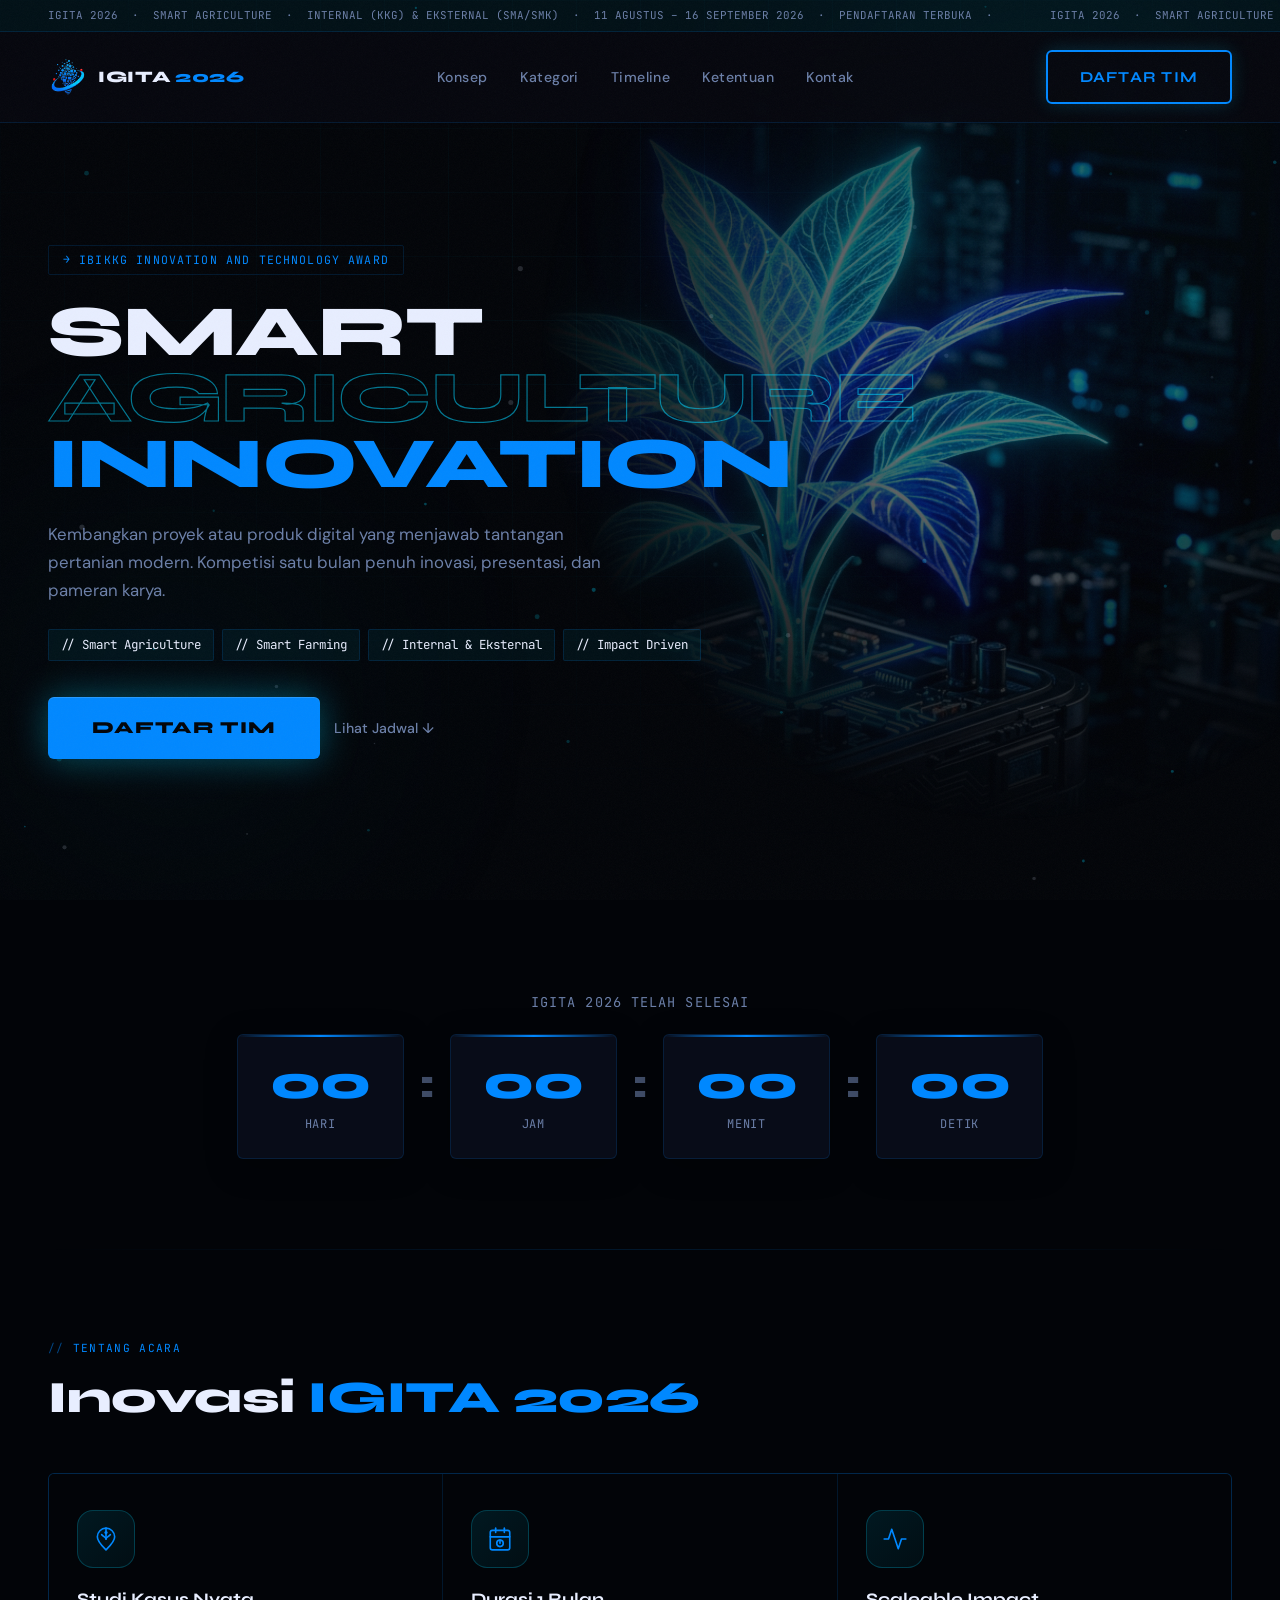
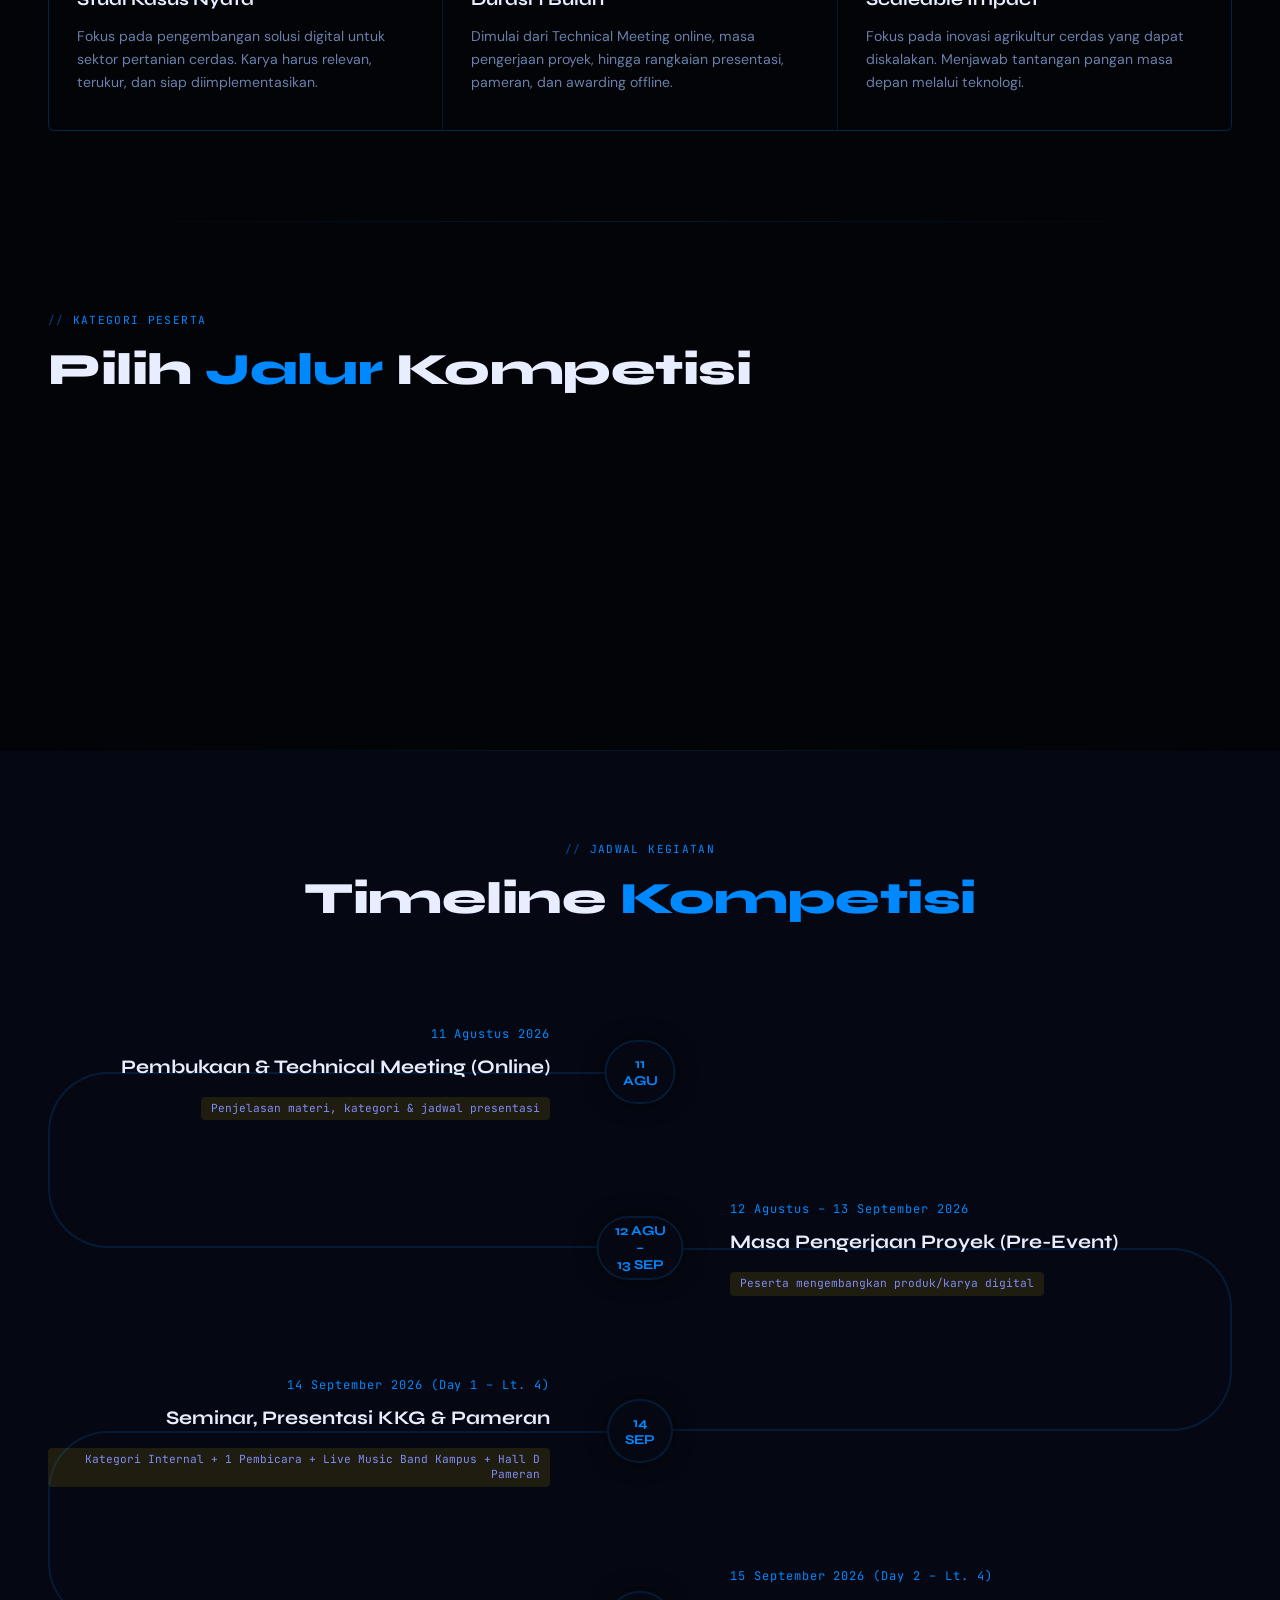
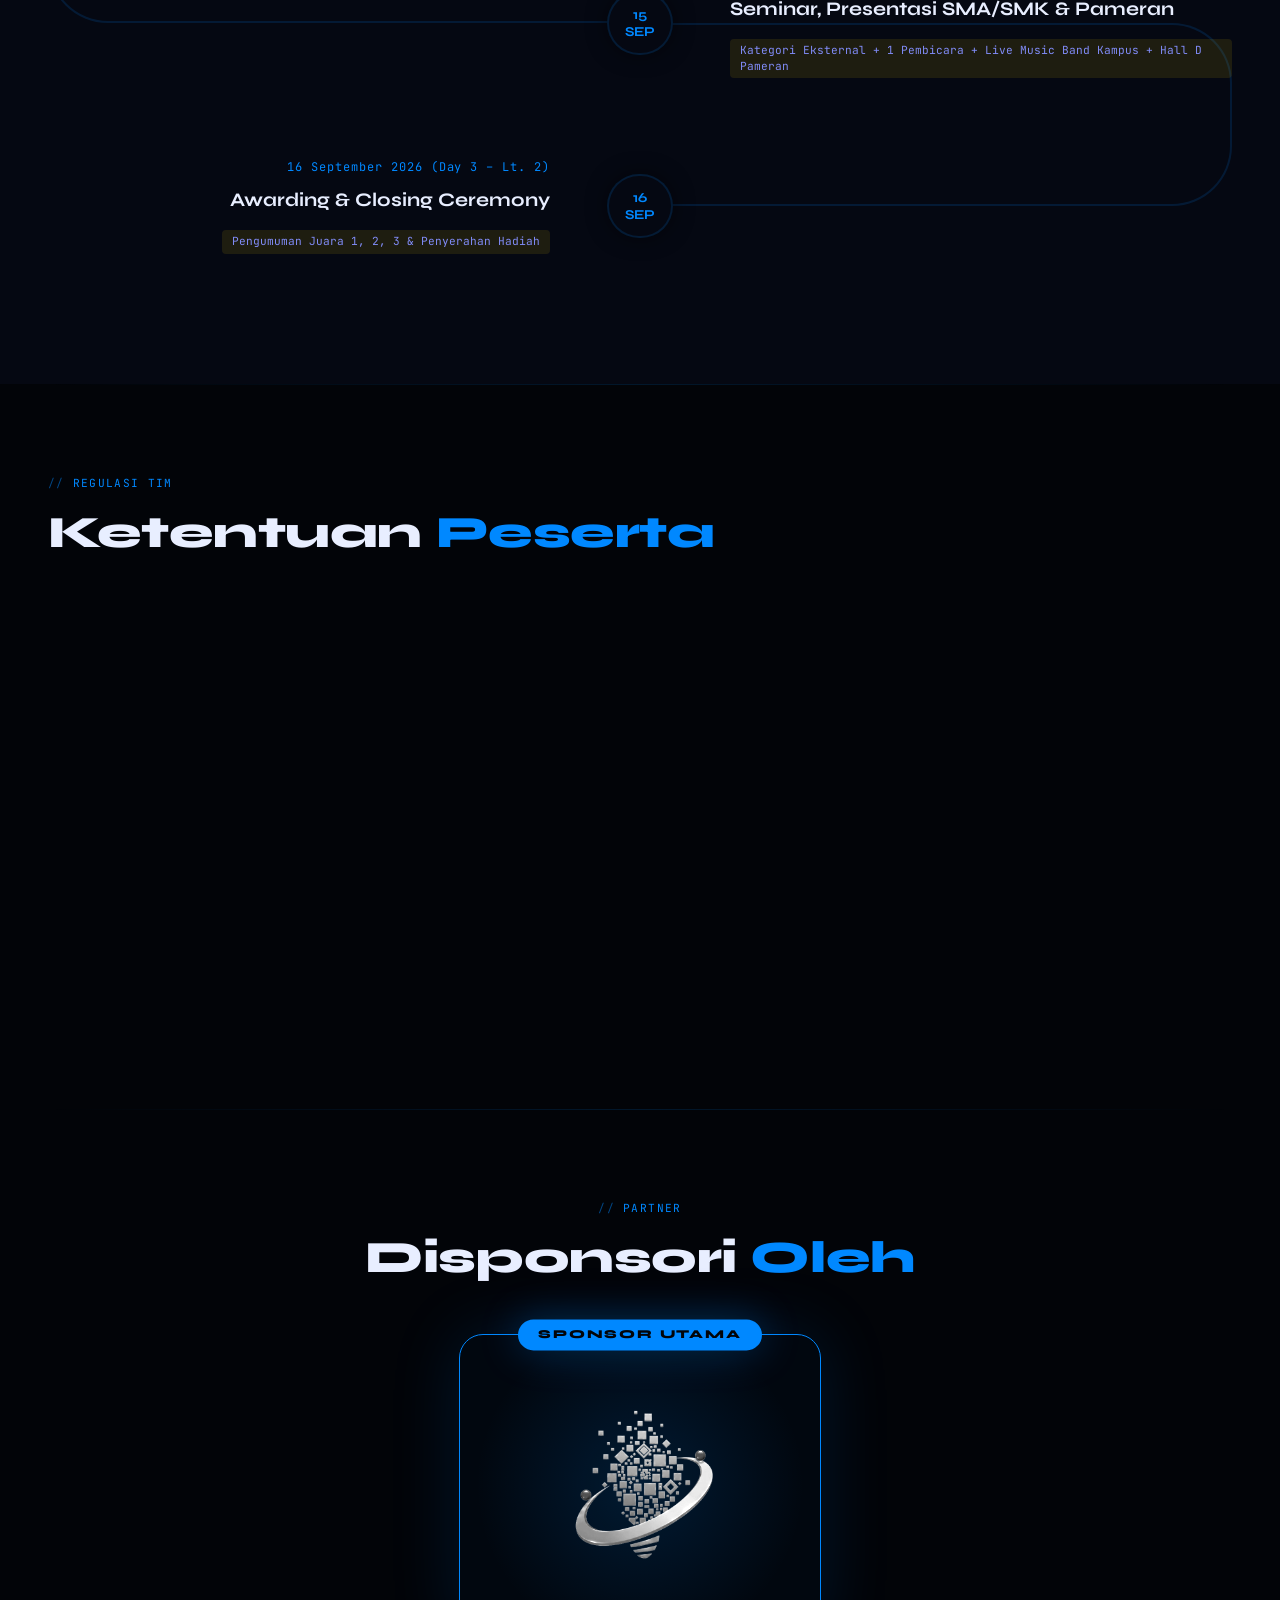
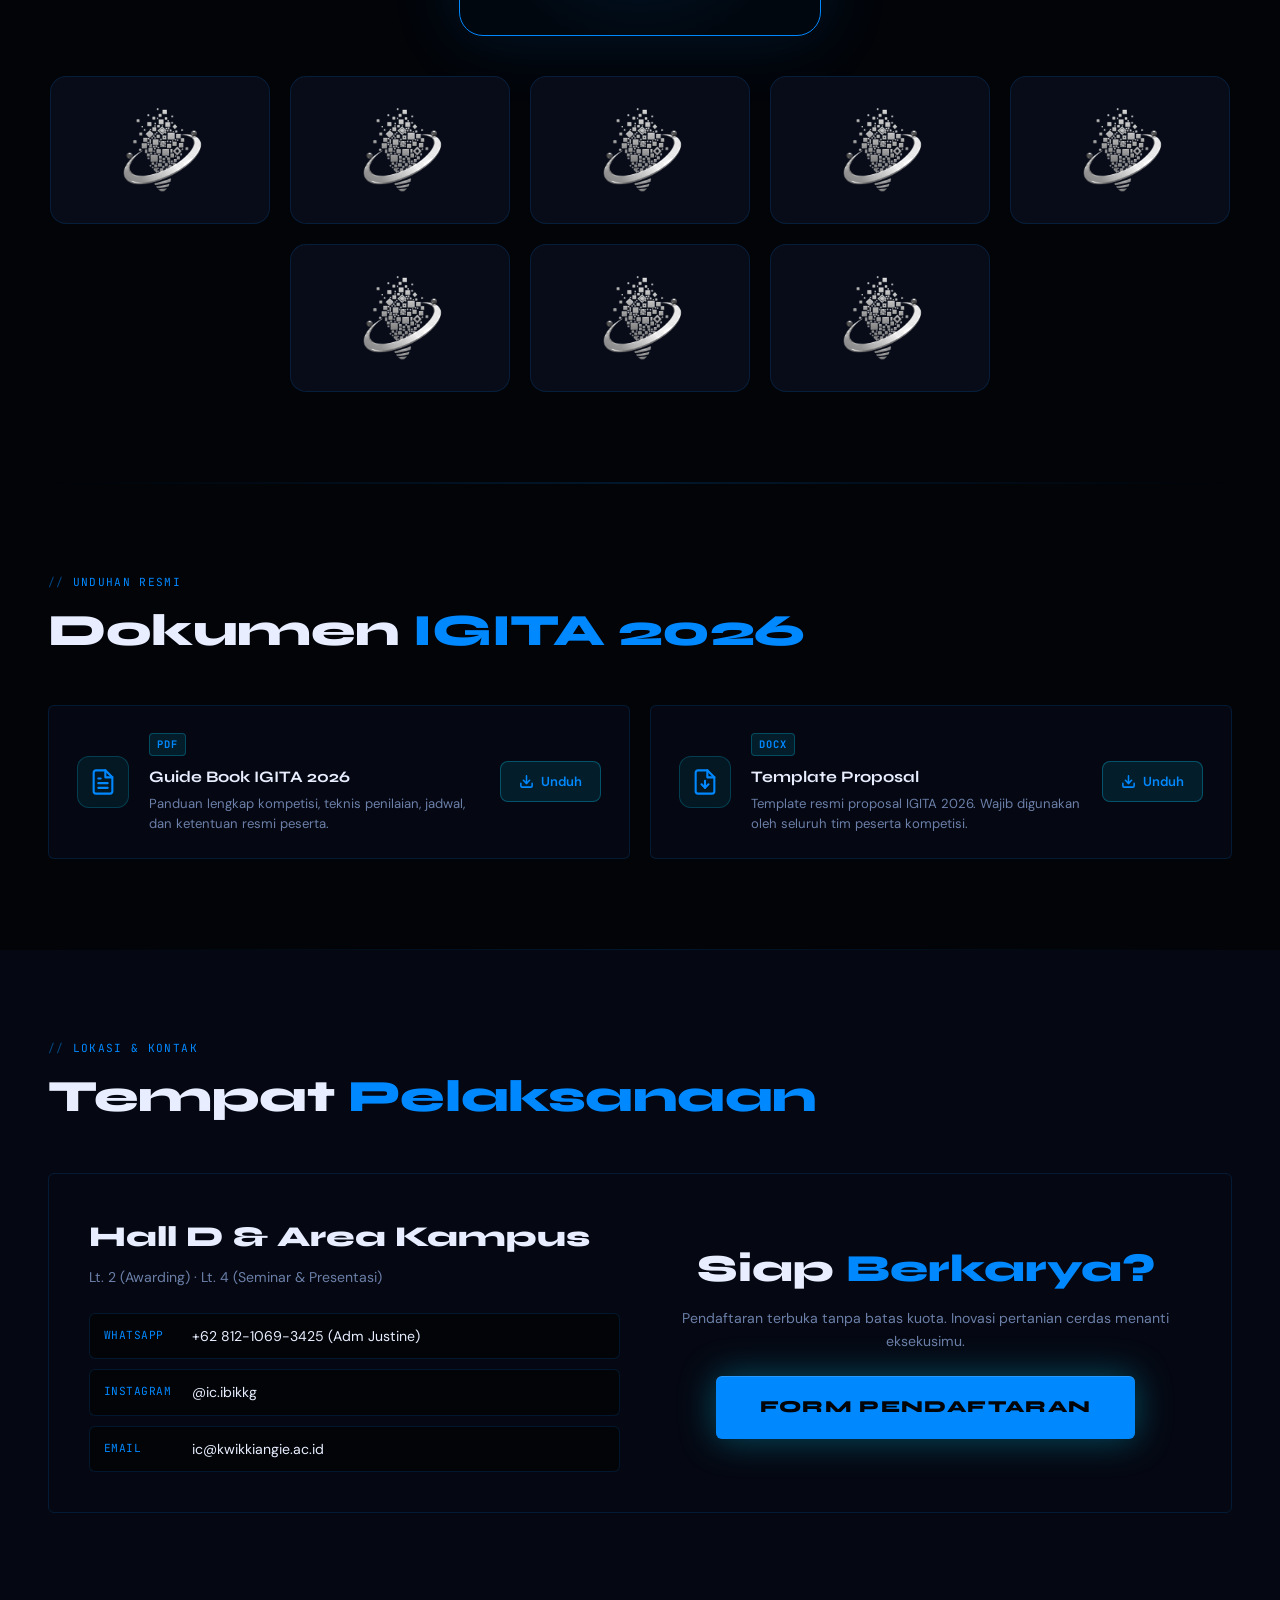
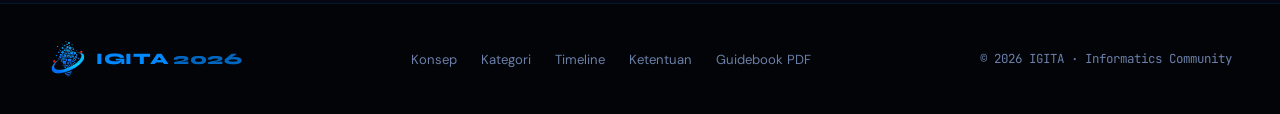
==== commit 1c750389: "perubahan biasa" ====
--- a/index.html
+++ b/index.html
@@ -118,7 +118,7 @@
         </div>
         <div class="hero-actions">
           <a href="daftar.html" class="btn-primary">Daftar Tim</a>
-          <a href="asset/template-proposal-igita-2026.docx" download class="btn-secondary">Template Proposal ↓</a>
+          <a href="#timeline" class="btn-secondary">Lihat Jadwal ↓</a>
         </div>
       </div>
     </section>
--- a/style.css
+++ b/style.css
@@ -1286,7 +1286,7 @@
   font-family: 'JetBrains Mono', monospace; font-size: 0.62rem;
   color: var(--accent); padding: 3px 8px;
   background: rgba(0,136,255,0.1);
-  border-radius: 3px;
+  border-radius: 1px;
   border: 1px solid rgba(0,136,255,0.2);
 }
 
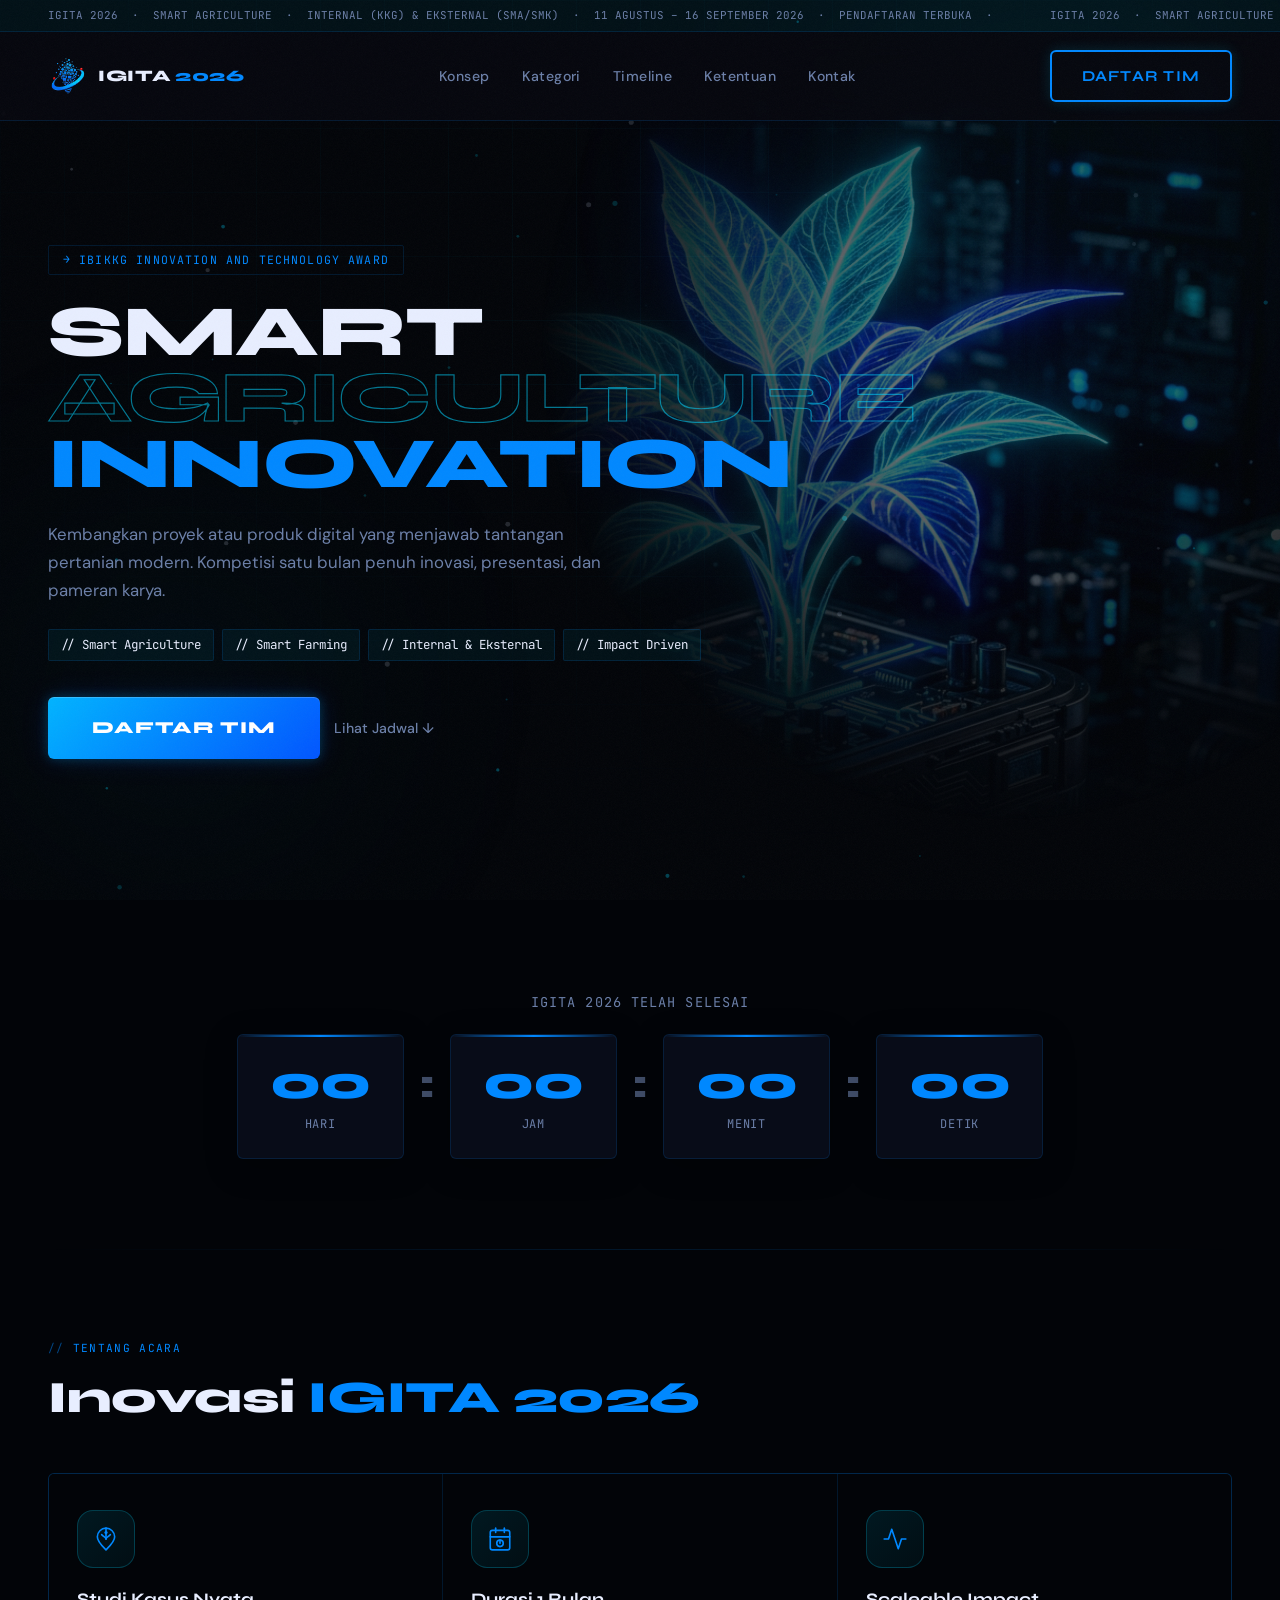
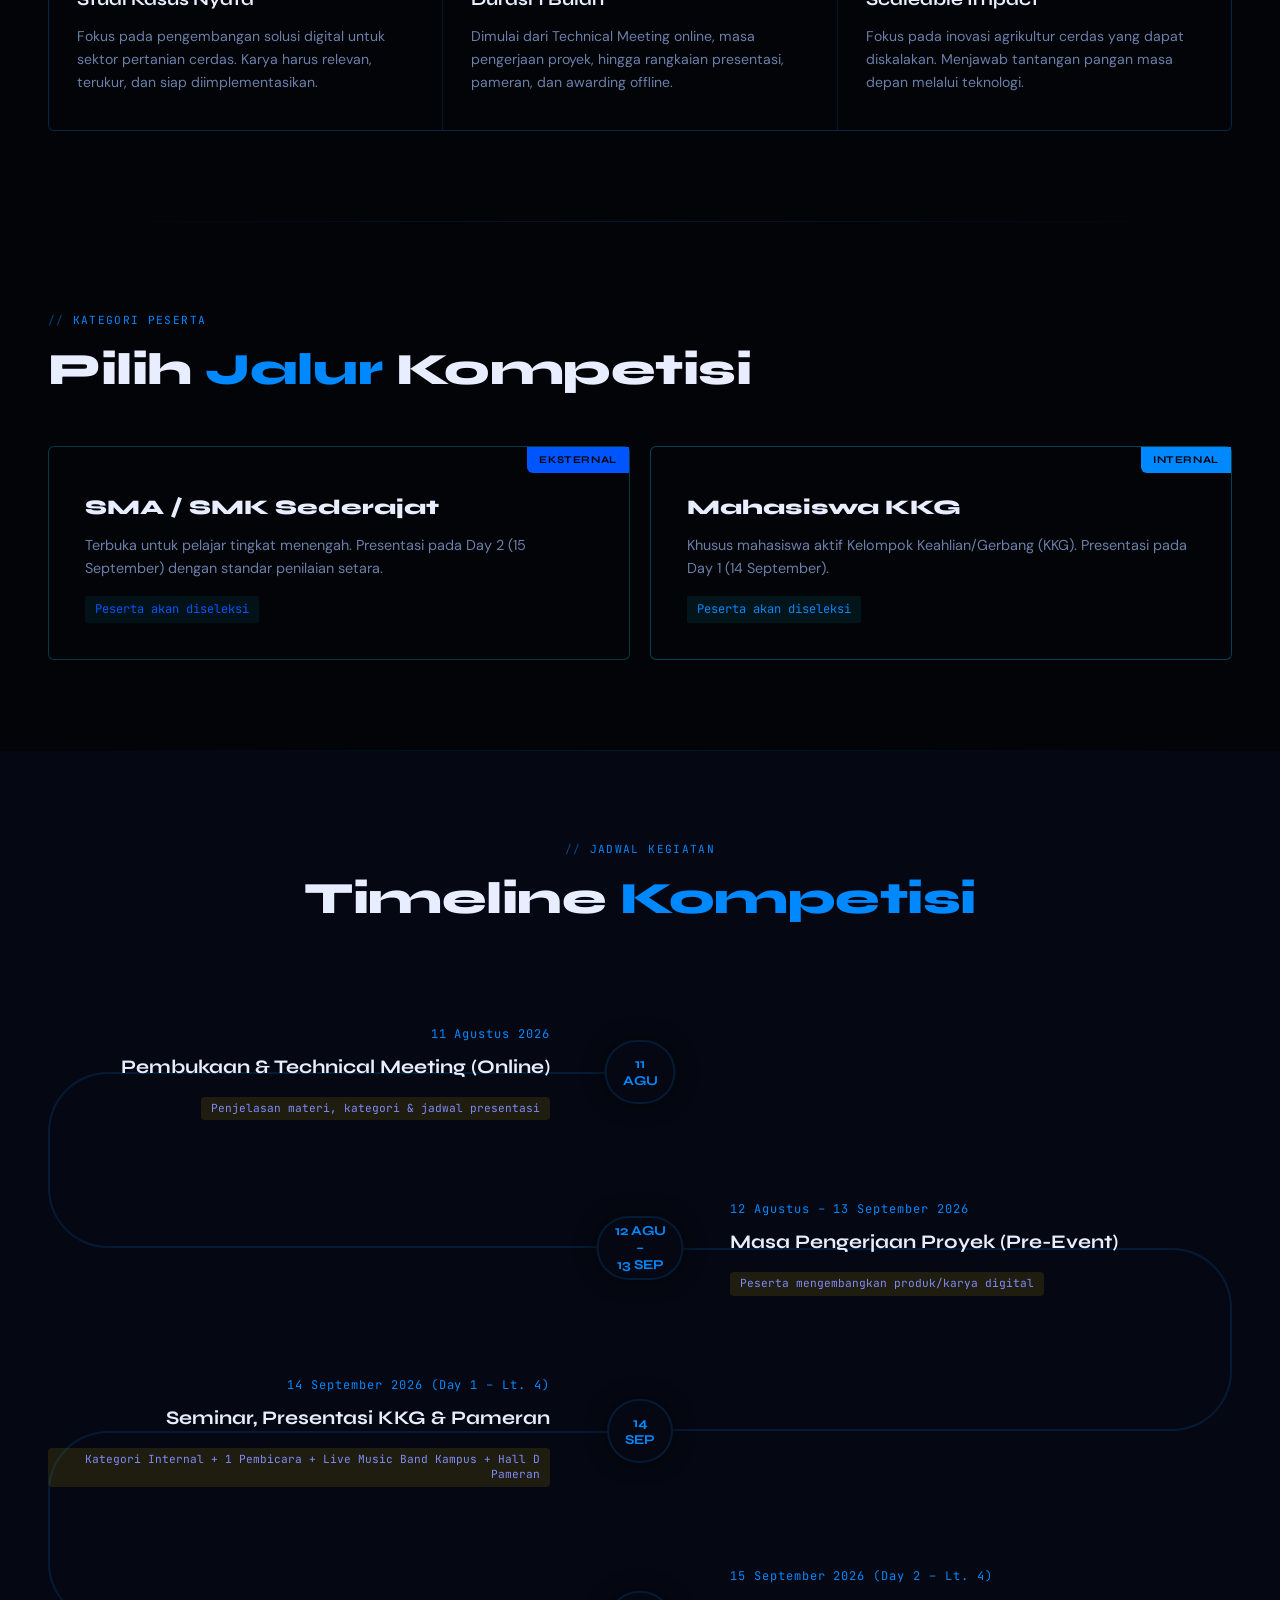
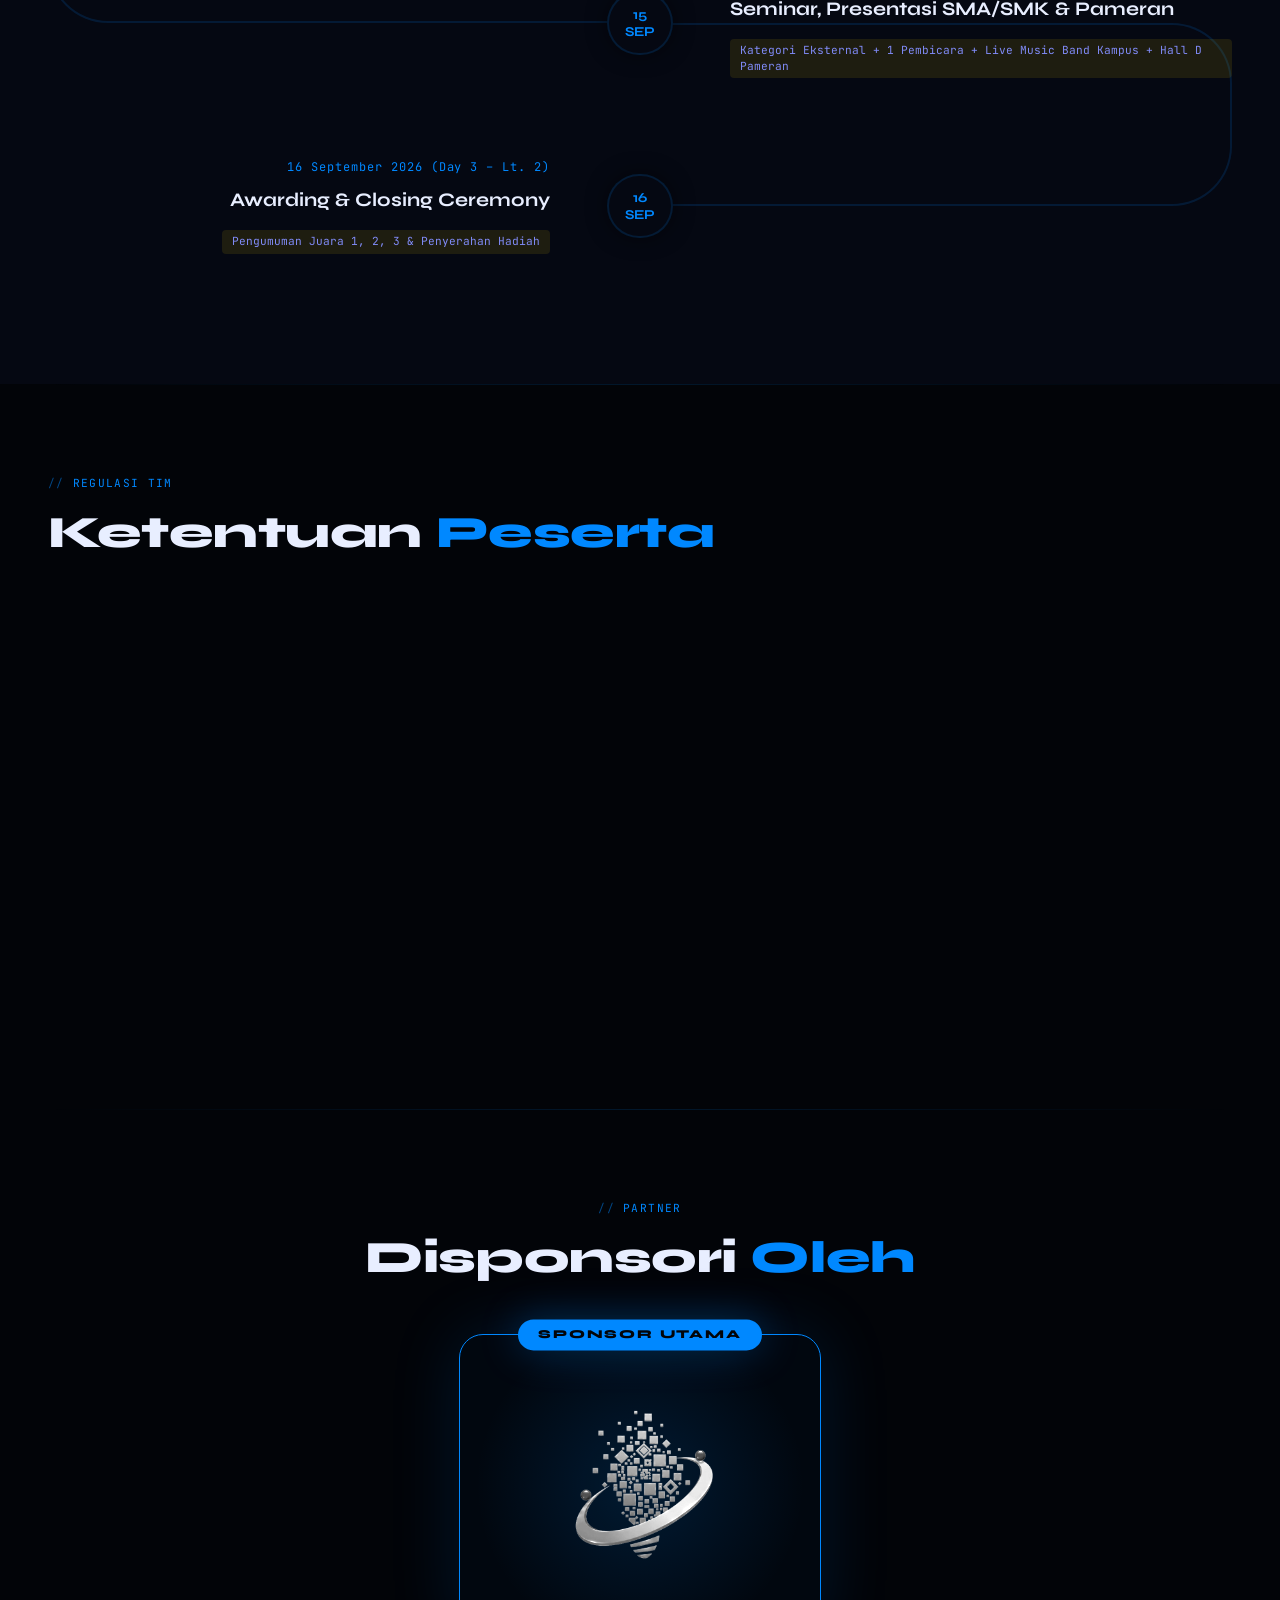
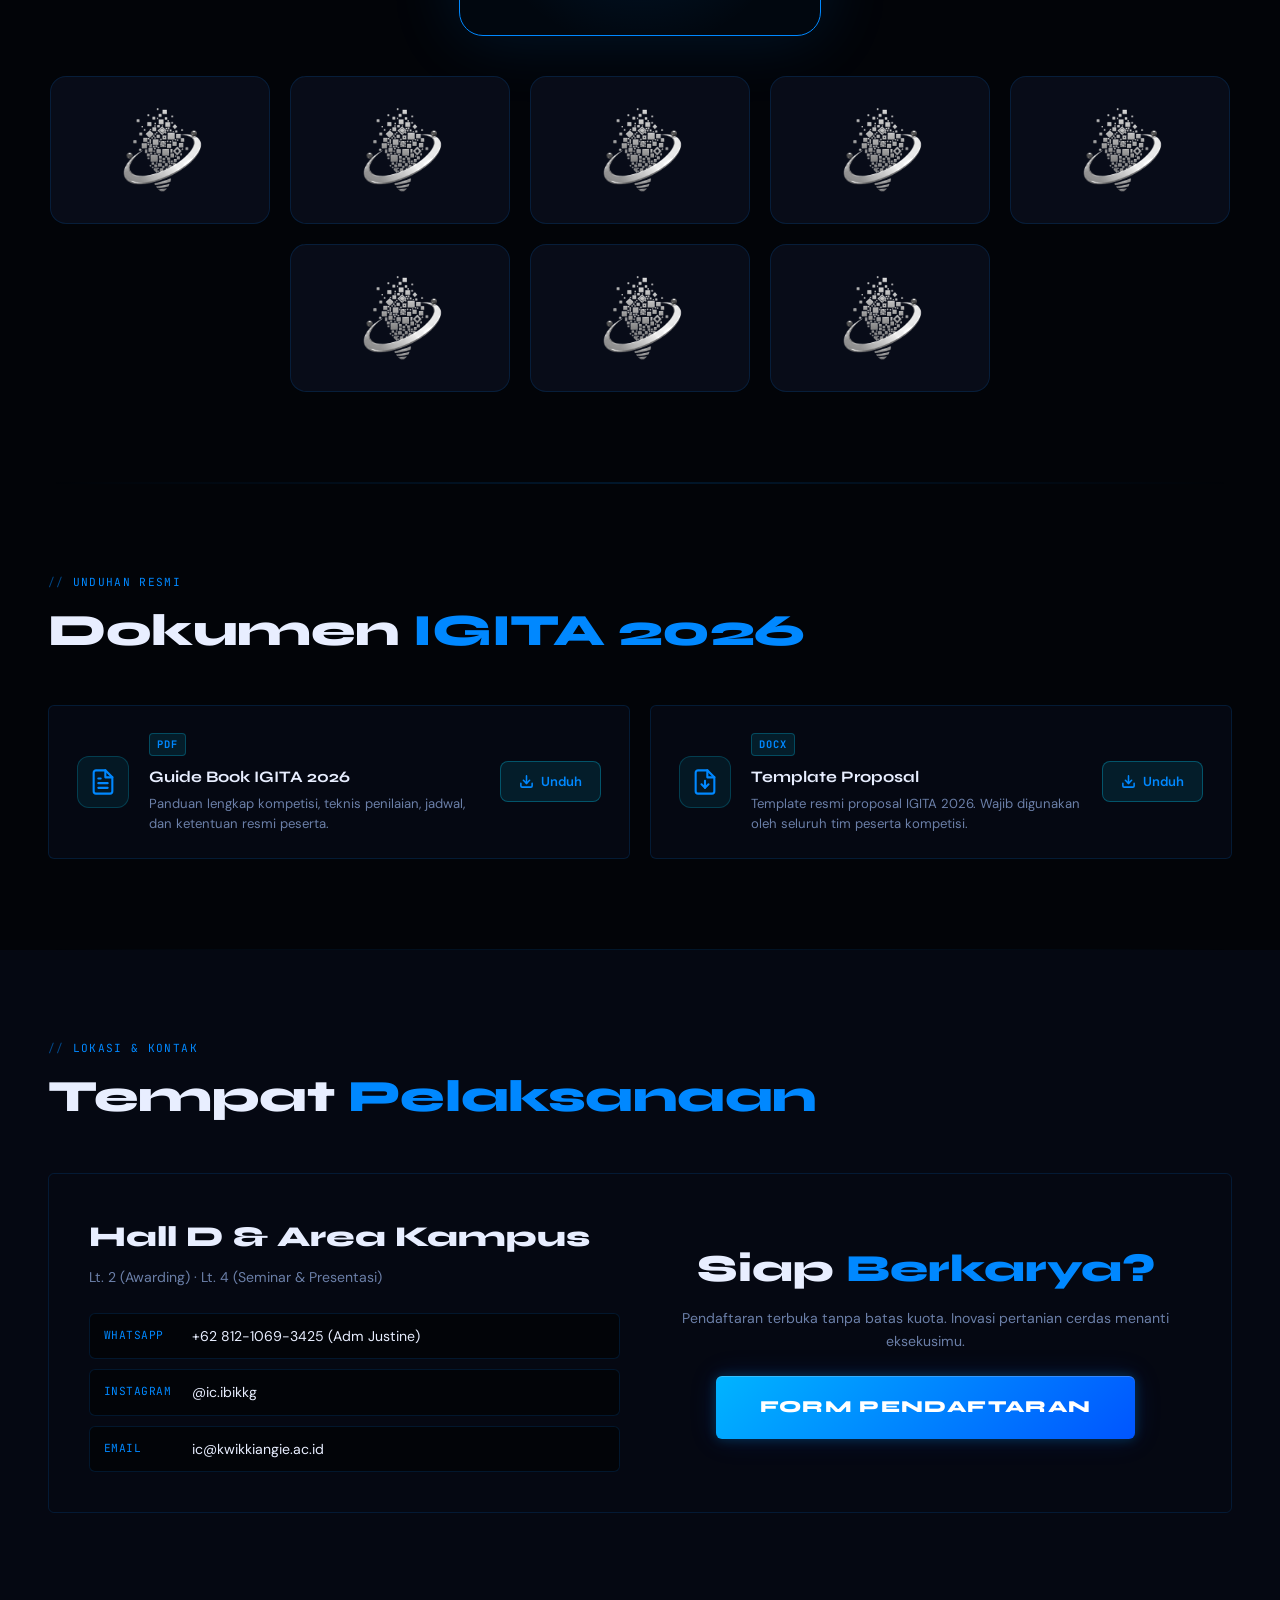
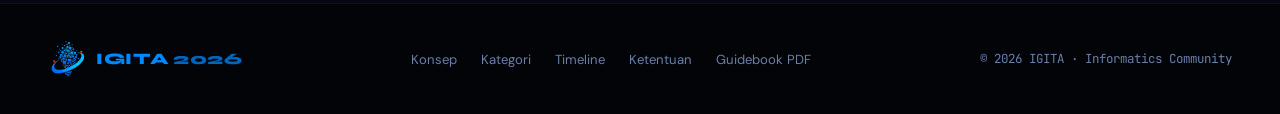
==== commit 4df8c3bd: "perubahan gradasi" ====
--- a/index.html
+++ b/index.html
@@ -72,7 +72,7 @@
       <a href="#rules">Ketentuan</a>
       <a href="#contact">Kontak</a>
     </div>
-    <a href="daftar.html" class="nav-cta">Daftar Tim</a>
+    <a href="daftar.html" class="nav-cta"><span>Daftar Tim</span></a>
     <button class="nav-burger" id="nav-burger" aria-label="Buka menu navigasi" aria-expanded="false" aria-controls="mobile-nav" type="button">
       <span></span><span></span><span></span>
     </button>
@@ -92,9 +92,7 @@
     <a href="#downloads"><span class="nav-num">05</span>Unduhan</a>
     <a href="#contact"><span class="nav-num">06</span>Kontak</a>
     <div class="mobile-nav-divider" aria-hidden="true"></div>
-    <a href="daftar.html" class="mobile-cta">
-      Daftar Tim
-    </a>
+    <a href="daftar.html" class="mobile-cta"><span>Daftar Tim</span></a>
   </nav>
 
   <main id="main-content">
--- a/style.css
+++ b/style.css
@@ -250,13 +250,32 @@
 .nav-links a:hover::after, .nav-links a:focus-visible::after { width: 100%; }
 
 .nav-cta {
-  border: 2px solid var(--accent); color: var(--accent); padding: 13px 32px; border-radius: var(--radius);
+  border: none; color: var(--accent); padding: 13px 32px; border-radius: var(--radius);
   font-size: 0.95rem; font-weight: 700; letter-spacing: 0.08em; text-transform: uppercase;
-  text-decoration: none; transition: all 0.25s; font-family: 'Syne', sans-serif;
+  text-decoration: none; font-family: 'Syne', sans-serif;
   flex-shrink: 0; min-height: 52px; display: inline-flex; align-items: center; justify-content: center;
-  box-shadow: 0 0 18px rgba(0,212,255,0.18);
-}
-.nav-cta:hover, .nav-cta:focus-visible { background: var(--accent); color: var(--bg); box-shadow: var(--glow); outline: none; }
+  position: relative; overflow: hidden;
+  box-shadow: inset 0 0 0 2px var(--accent), 0 0 14px rgba(0,212,255,0.15);
+  transition: color 0.25s, box-shadow 0.25s, transform 0.25s;
+}
+.nav-cta::before {
+  content: ''; position: absolute; inset: 0; border-radius: var(--radius);
+  background: linear-gradient(135deg, #00b4ff 0%, #0055ff 100%);
+  opacity: 0; transition: opacity 0.25s; pointer-events: none;
+}
+.nav-cta::after {
+  content: ''; position: absolute; top: 0; left: -100%; width: 55%; height: 100%;
+  background: linear-gradient(90deg, transparent, rgba(255,255,255,0.18), transparent);
+  transform: skewX(-20deg); transition: none; pointer-events: none; z-index: 1;
+}
+.nav-cta span { position: relative; z-index: 2; }
+.nav-cta:hover::before, .nav-cta:focus-visible::before { opacity: 1; }
+.nav-cta:hover::after, .nav-cta:focus-visible::after { left: 160%; transition: left 0.5s ease; }
+.nav-cta:hover, .nav-cta:focus-visible {
+  color: #fff; outline: none; 
+  box-shadow: 0 0 12px rgba(0,212,255,0.35), 0 0 30px rgba(0,120,255,0.15);
+}
+.nav-cta:active { transform: translateY(0) scale(0.985); box-shadow: 0 0 10px rgba(0,212,255,0.4), 0 0 28px rgba(0,120,255,0.18); }
 
 /* ============================================================
    HAMBURGER BUTTON
@@ -367,15 +386,15 @@
   flex-shrink: 0;
   line-height: 1;
 }
-.mobile-nav a::before { display: none; }
-.mobile-nav a:hover,
-.mobile-nav a:focus-visible {
+.mobile-nav a:not(.mobile-cta)::before { display: none; }
+.mobile-nav a:not(.mobile-cta):hover,
+.mobile-nav a:not(.mobile-cta):focus-visible {
   color: var(--text);
   background: rgba(0, 136, 255, 0.04);
   outline: none;
 }
-.mobile-nav a:hover::after,
-.mobile-nav a:focus-visible::after {
+.mobile-nav a:not(.mobile-cta):hover::after,
+.mobile-nav a:not(.mobile-cta):focus-visible::after {
   color: var(--accent);
   transform: translateX(3px);
 }
@@ -383,33 +402,12 @@
 .mobile-nav a:nth-last-of-type(2) { border-bottom: none; }
 
 /* ── CTA button ──────────────────────────────────────────── */
-.mobile-nav .mobile-cta {
-  margin: 16px 20px 0;
-  background: var(--accent);
-  color: var(--bg);
-  border-radius: var(--radius);
-  padding: 14px 24px;
-  font-family: 'Syne', sans-serif;
-  font-size: 0.88rem;
-  font-weight: 800;
-  letter-spacing: 0.08em;
-  text-transform: uppercase;
-  border: none;
-  min-height: 48px;
-  display: flex;
-  align-items: center;
-  justify-content: center;
-  width: calc(100% - 40px);
-  transition: opacity 0.2s, box-shadow 0.2s, transform 0.2s;
-  box-shadow: 0 0 28px rgba(0, 136, 255, 0.35);
-}
-.mobile-nav .mobile-cta::after { display: none; }
-.mobile-nav .mobile-cta:hover,
-.mobile-nav .mobile-cta:focus-visible {
-  opacity: 0.88;
-  box-shadow: 0 0 40px rgba(0, 136, 255, 0.55);
-  transform: translateY(-1px);
-  outline: none;
+
+
+.mobile-nav .mobile-cta::after {
+  content: ''; position: absolute; top: 0; left: -100%; width: 55%; height: 100%;
+  background: linear-gradient(90deg, transparent, rgba(255,255,255,0.18), transparent);
+  transform: skewX(-20deg); transition: none; pointer-events: none; z-index: 1;
 }
 
 /* ============================================================
@@ -457,14 +455,24 @@
    BUTTONS
    ============================================================ */
 .btn-primary {
-  background: var(--accent); color: var(--bg); padding: 18px 44px; border-radius: var(--radius);
-  font-weight: 800; font-size: 1.05rem; text-decoration: none; font-family: 'Syne', sans-serif;
-  letter-spacing: 0.08em; text-transform: uppercase; transition: all 0.25s;
+  background: linear-gradient(135deg, #00b4ff 0%, #0055ff 100%); padding: 18px 44px; border-radius: var(--radius);
+  color: #fff; font-weight: 800; font-size: 1.05rem; text-decoration: none; font-family: 'Syne', sans-serif;
+  letter-spacing: 0.08em; text-transform: uppercase;
   display: inline-flex; align-items: center; gap: 8px;
-  box-shadow: 0 0 36px rgba(0,212,255,0.35), inset 0 1px 0 rgba(255,255,255,0.15); min-height: 58px; justify-content: center;
-  touch-action: manipulation;
-}
-.btn-primary:hover, .btn-primary:focus-visible { transform: translateY(-2px); box-shadow: 0 0 50px rgba(0,212,255,0.45); outline: none; }
+  touch-action: manipulation; position: relative; overflow: hidden;
+  transition: transform 0.25s ease, box-shadow 0.25s ease;
+  box-shadow: 0 0 12px rgba(0,180,255,0.25), 0 0 28px rgba(0,85,255,0.15), inset 0 1px 0 rgba(255,255,255,0.2);
+}
+.btn-primary::before {
+  content: ''; position: absolute; top: 0; left: -100%; width: 60%; height: 100%;
+  background: linear-gradient(90deg, transparent, rgba(255,255,255,0.18), transparent);
+  transform: skewX(-20deg); transition: none; pointer-events: none;
+}
+.btn-primary:hover::before, .btn-primary:focus-visible::before { left: 160%; transition: left 0.55s ease; }
+.btn-primary:hover, .btn-primary:focus-visible {outline: none;
+ box-shadow: 0 0 12px rgba(0,212,255,0.35), 0 0 30px rgba(0,120,255,0.15);
+}
+.btn-primary:active { transform: translateY(0) scale(0.985); box-shadow: 0 0 10px rgba(0,212,255,0.40), 0 0 30px rgba(0,120,255,0.20), inset 0 1px 0 rgba(255,255,255,0.15); }
 
 .btn-secondary { color: var(--muted); font-size: 0.88rem; text-decoration: none; display: inline-flex; align-items: center; gap: 6px; transition: color 0.2s; font-weight: 500; min-height: 44px; padding: 8px 0; }
 .btn-secondary:hover, .btn-secondary:focus-visible { color: var(--text); outline: none; }
@@ -1169,6 +1177,8 @@
   color: var(--muted); transition: all 0.35s cubic-bezier(0.4,0,0.2,1); flex-shrink: 0;
   background: rgba(255,255,255,0.02);
   position: relative;
+  z-index: 0;
+  isolation: isolate;
 }
 .step-label {
   font-family: 'JetBrains Mono', monospace; font-size: 0.65rem;
@@ -1402,7 +1412,7 @@
   box-shadow: 0 0 12px rgba(0,136,255,0.08);
 }
 .file-upload-btn:hover {
-  background: linear-gradient(135deg, #00b4ff, #0055ff);
+  background: var(--accent);
   color: #fff;
   border-color: transparent;
   box-shadow: 0 0 20px rgba(0,136,255,0.3), 0 4px 12px rgba(0,0,0,0.3);
@@ -1472,7 +1482,7 @@
 
 /* Saat dicentang */
 .custom-checkbox-input:checked + .custom-checkbox-label .custom-checkbox-box {
-  background: linear-gradient(135deg, #00d4ff, #0066ff);
+  background: var(--accent);
   border-color: transparent;
   box-shadow: 0 0 14px rgba(0,212,255,0.4);
 }
@@ -1606,6 +1616,7 @@
 .confirm-btn-send:hover {
   transform: translateY(-1px);
   box-shadow: 0 0 32px rgba(0,136,255,0.45), 0 6px 16px rgba(0,0,0,0.3);
+  color:var(--bg);
 }
 .confirm-btn-send:disabled { opacity: 0.5; cursor: not-allowed; transform: none; }
 
@@ -2202,15 +2213,7 @@
 }
 .cat-select-card.selected .cat-card-title { color: var(--accent); }
 
-/* ── Active Step: animated pulse ring ── */
-@keyframes stepPulseRing {
-  0%   { box-shadow: 0 0 0 0   rgba(0,212,255,0.45); }
-  70%  { box-shadow: 0 0 0 8px rgba(0,212,255,0);    }
-  100% { box-shadow: 0 0 0 0   rgba(0,212,255,0);    }
-}
-.reg-step.active .step-num {
-  animation: stepPulseRing 2.2s ease-out infinite;
-}
+/* ── Active Step: spinning arc (defined in daftar.html) ── */
 .reg-step.done .step-num {
   animation: none;
 }
@@ -2273,9 +2276,10 @@
 }
 .btn-reg-next:hover,
 .btn-reg-submit:hover {
-  background: #00d4ff;
+  background: #01bbff;
   transform: translateY(-2px);
   box-shadow: 0 0 36px rgba(0,212,255,0.42), 0 6px 18px rgba(0,0,0,0.35);
+  color:var(--bg);
 }
 .btn-reg-close:hover {
   transform: translateY(-2px);
@@ -2325,7 +2329,8 @@
   content: '';
   position: absolute;
   left: 0;
-  top: 2px;
+  top: calc(50% - 6px);
+  transform: translateY(-50%);
   height: 1rem;
   width: 2.5px;
   background: linear-gradient(to bottom, var(--accent), rgba(0,212,255,0.3));
@@ -2400,7 +2405,7 @@
 
 /* ── Confirm send button: hover glow ── */
 .confirm-btn-send:hover {
-  background: #00eeff;
+  background: #01bbff;;
   box-shadow: 0 0 22px rgba(0,212,255,0.38);
 }
 
@@ -2754,7 +2759,7 @@
   margin: 0 20px;
   width: calc(100% - 40px);
   background: transparent;
-  border: 1.5px solid var(--accent);
+  border: none;
   color: var(--accent);
   border-radius: var(--radius);
   padding: 14px 24px;
@@ -2768,23 +2773,26 @@
   align-items: center;
   justify-content: center;
   gap: 8px;
-  box-shadow: 0 0 20px rgba(0, 136, 255, 0.1), inset 0 0 20px rgba(0, 136, 255, 0.03);
-  transition: background 0.25s, color 0.25s, box-shadow 0.25s, transform 0.2s;
+  box-shadow: inset 0 0 0 2px var(--accent), 0 0 14px rgba(0,212,255,0.15);
+  transition: color 0.25s, box-shadow 0.25s, transform 0.2s;
   position: relative;
   overflow: hidden;
-}
-.mobile-nav .mobile-cta::before { display: none !important; }
-.mobile-nav .mobile-cta::after  { display: none !important; }
-
+  isolation: isolate;
+}
+.mobile-nav .mobile-cta::before {
+  content: ''; position: absolute; inset: 0; border-radius: var(--radius);
+  background: linear-gradient(135deg, #00b4ff 0%, #0055ff 100%);
+  opacity: 0; transition: opacity 0.25s; pointer-events: none;
+}
+.mobile-nav .mobile-cta span { position: relative; z-index: 2; }
+.mobile-nav .mobile-cta:hover::before, .mobile-nav .mobile-cta:focus-visible::before { opacity: 1; }
+.mobile-nav .mobile-cta:hover::after, .mobile-nav .mobile-cta:focus-visible::after { left: 160%; transition: left 0.5s ease; }
 .mobile-nav .mobile-cta:hover,
 .mobile-nav .mobile-cta:focus-visible {
-  background: var(--accent);
-  color: var(--bg);
-  box-shadow: 0 0 40px rgba(0, 136, 255, 0.45);
-  transform: translateY(-1px);
-  outline: none;
-  opacity: 1;
-}
+  color: #fff; outline: none;
+  box-shadow: 0 0 12px rgba(0,212,255,0.35), 0 0 30px rgba(0,120,255,0.15);
+}
+.mobile-nav .mobile-cta:active { transform: scale(0.985); box-shadow: 0 0 10px rgba(0,212,255,0.4), 0 0 28px rgba(0,120,255,0.18); }
 
 /* ── Mobile nav responsiveness ── */
 @media (max-width: 480px) {
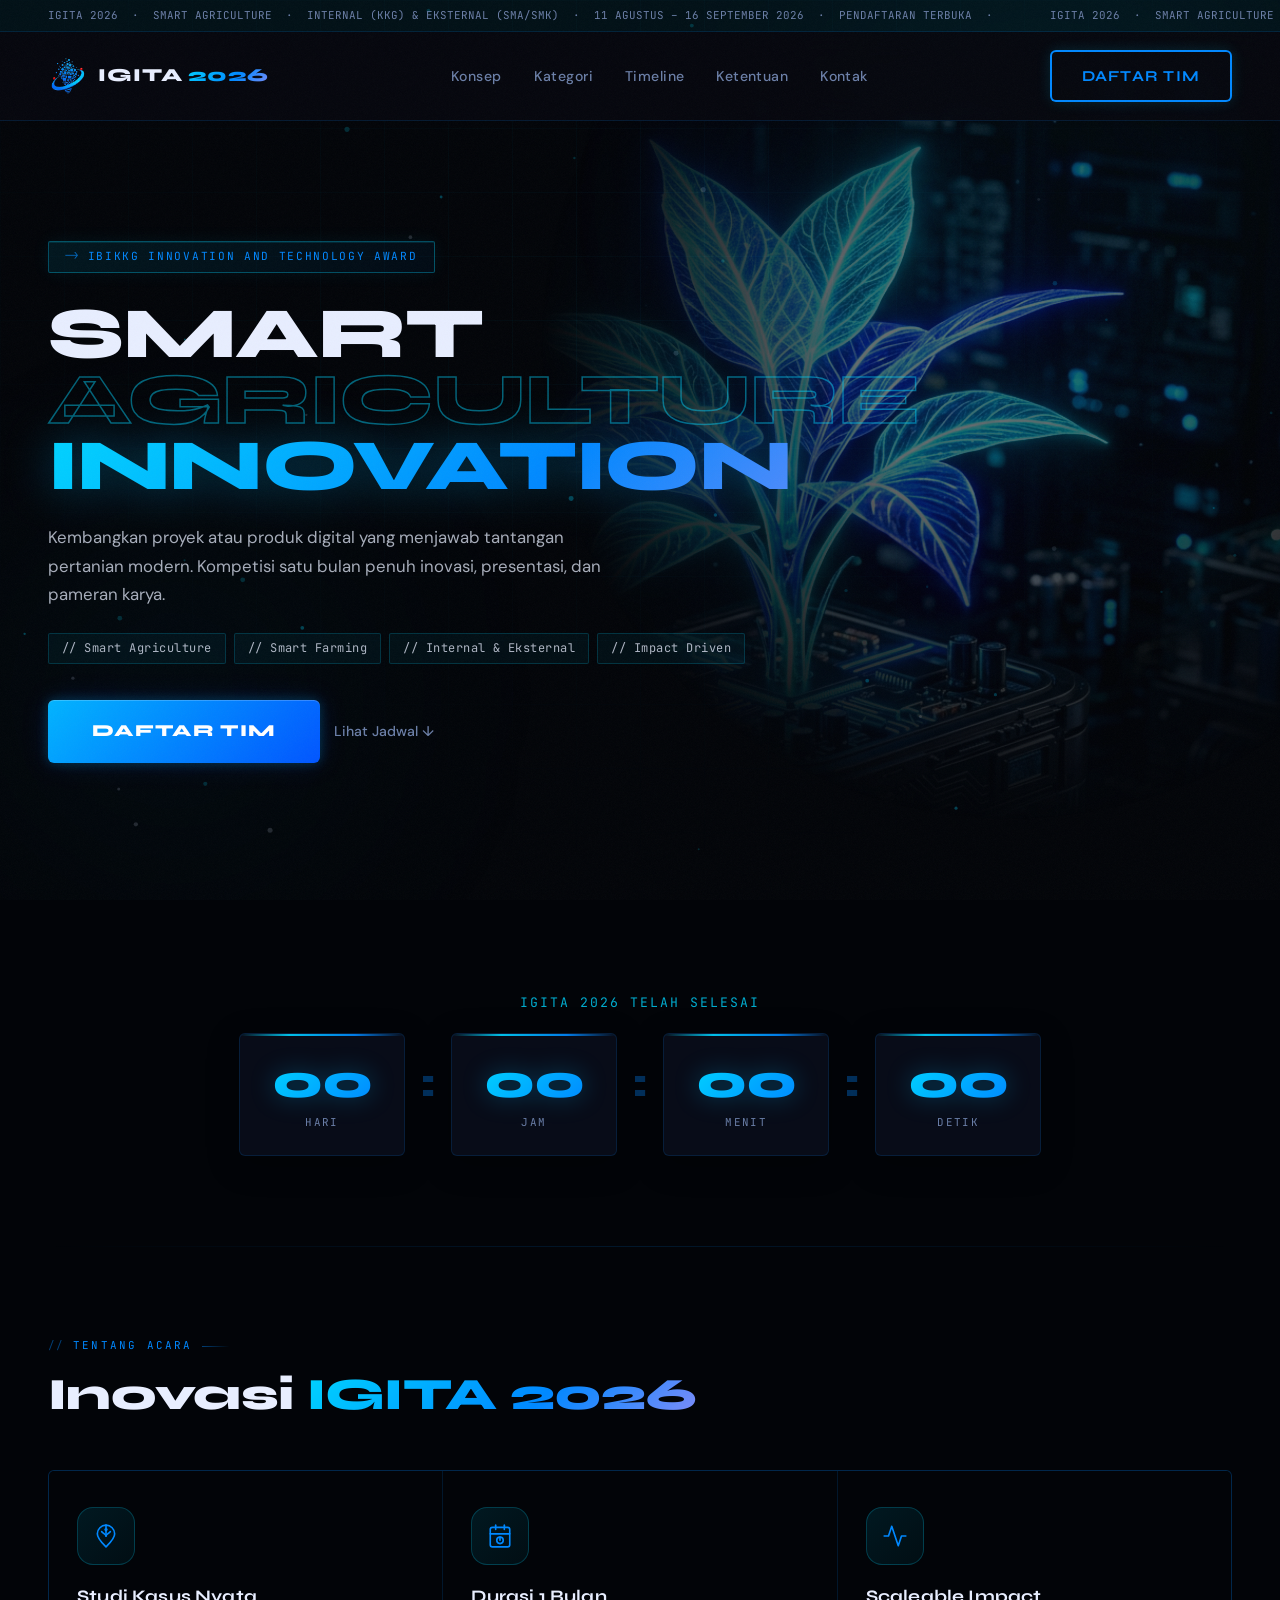
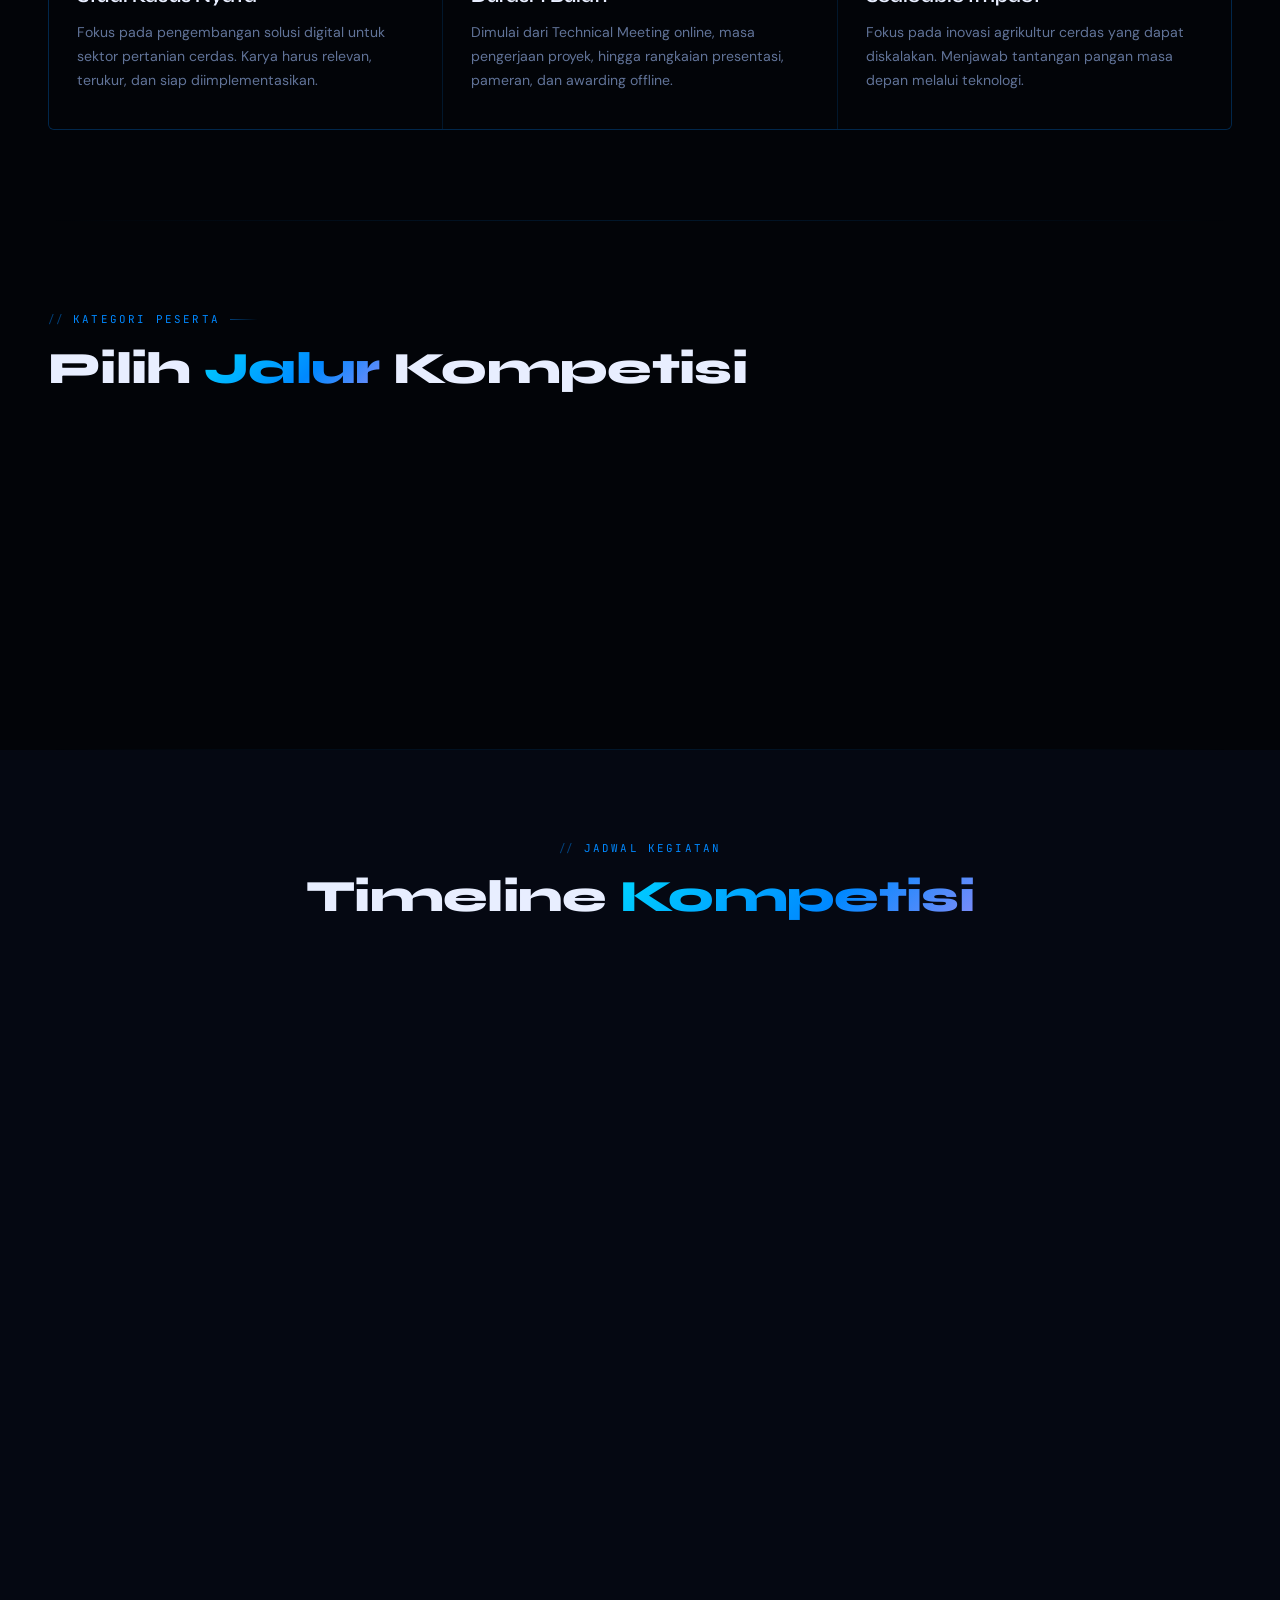
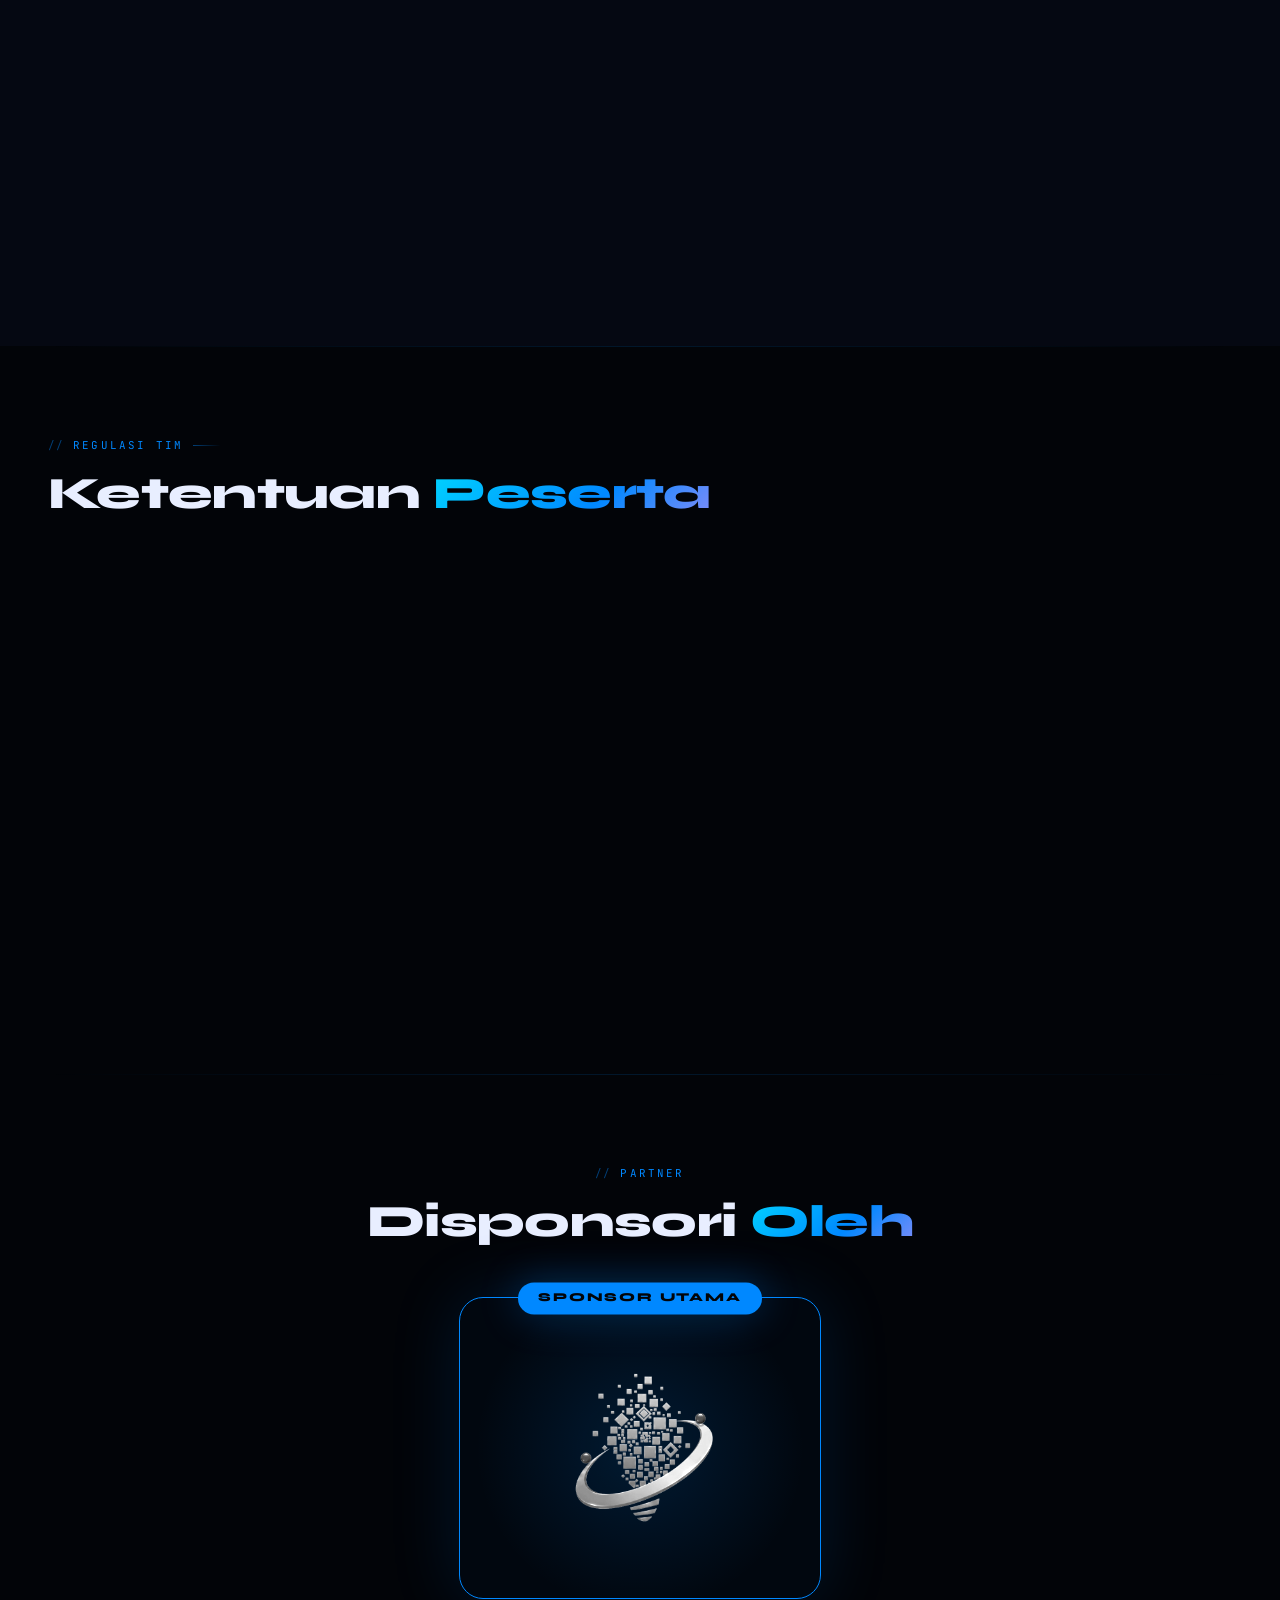
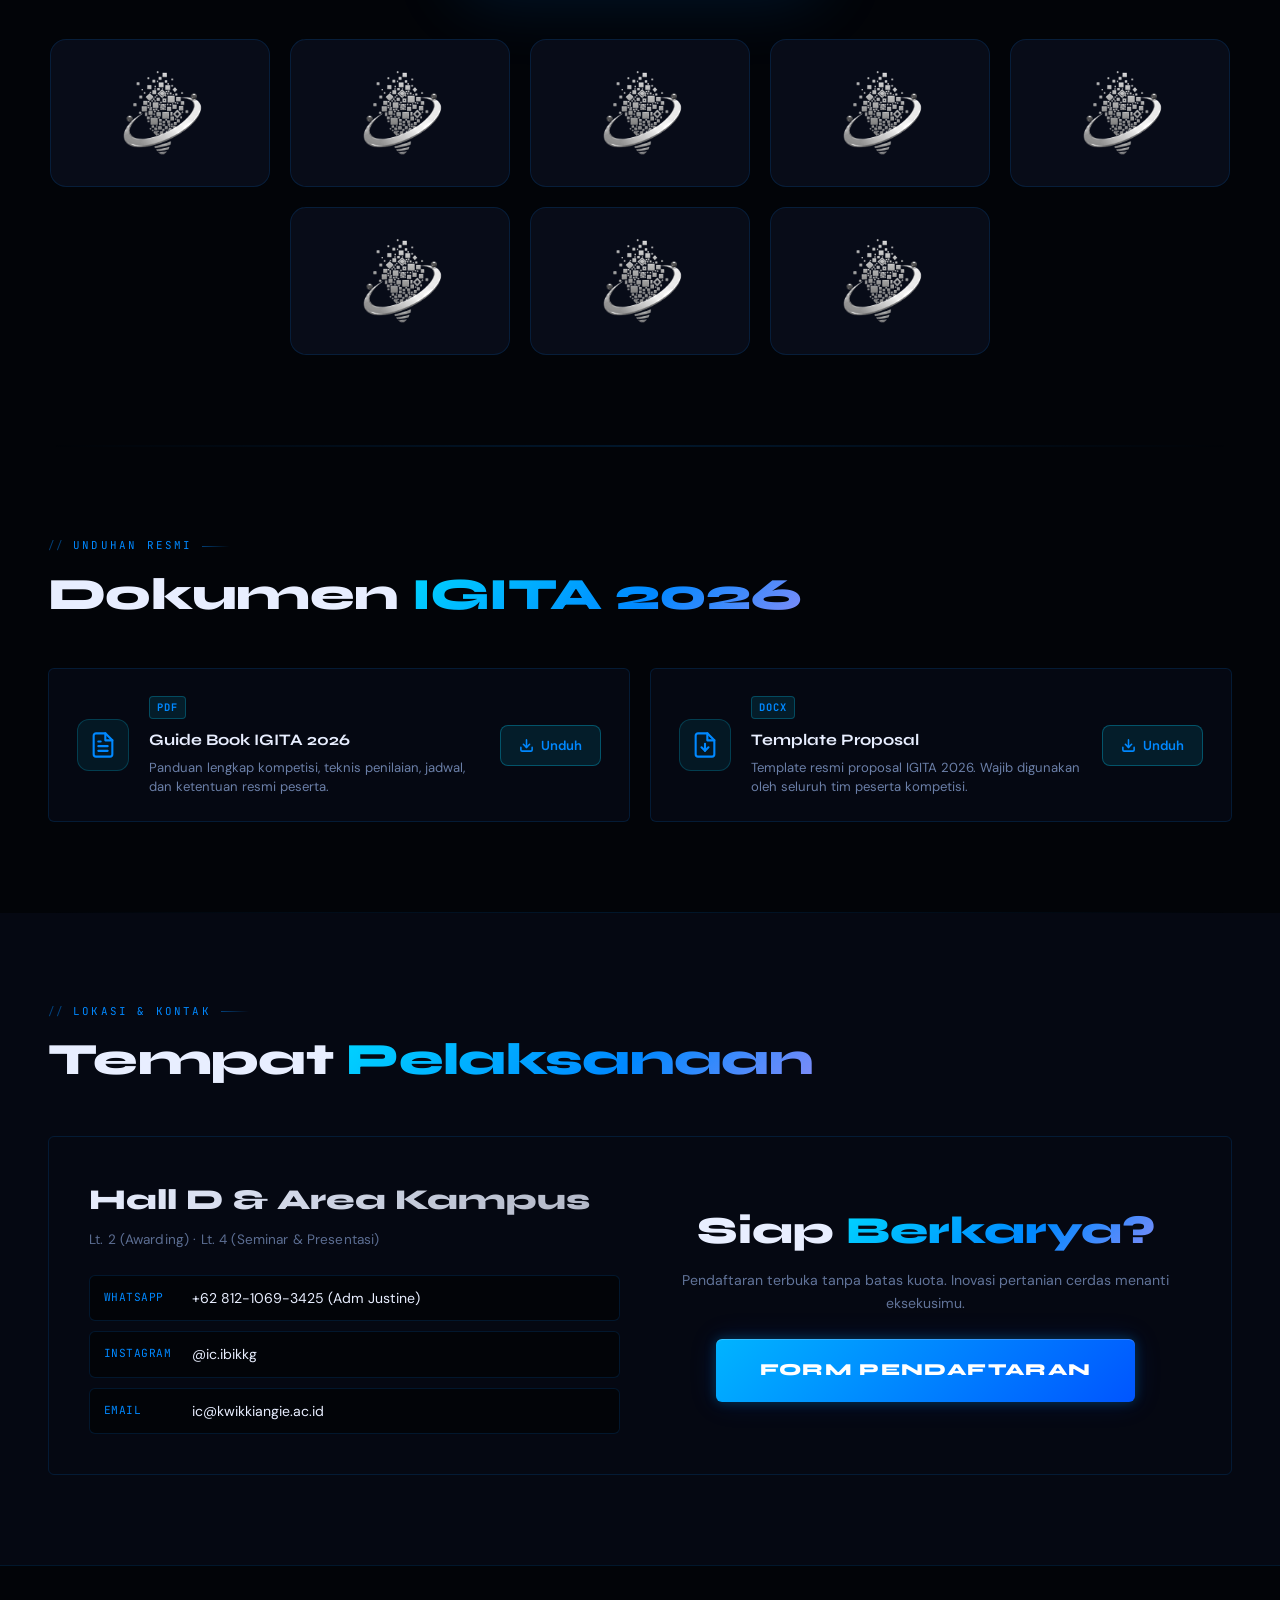
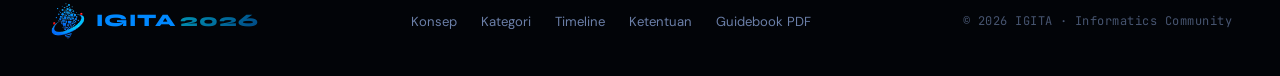
==== commit 00093057: "update visual" ====
--- a/index.html
+++ b/index.html
@@ -19,14 +19,59 @@
   <link rel="stylesheet" href="style.css">
 </head>
 <body>
+<!-- SVG gradient definitions for loader ring -->
+<svg width="0" height="0" style="position:absolute" aria-hidden="true">
+  <defs>
+    <linearGradient id="ringGrad" x1="0%" y1="0%" x2="100%" y2="0%">
+      <stop offset="0%"   stop-color="#0055ff"/>
+      <stop offset="100%" stop-color="#00d4ff"/>
+    </linearGradient>
+  </defs>
+</svg>
 
   <!-- Loading Screen -->
   <div class="loader-screen" id="loader-screen" aria-hidden="true">
+    <!-- Ambient background glows -->
+    <div class="loader-bg-glow loader-bg-glow--a"></div>
+    <div class="loader-bg-glow loader-bg-glow--b"></div>
+    <!-- Scan line overlay -->
+    <div class="loader-scanlines"></div>
+
     <div class="loader-content">
-      <img src="asset/logo.png" alt="IGITA 2026" class="loader-logo">
-      <div class="loader-title">IGITA<span>2026</span></div>
-      <div class="loader-bar-wrap"><div class="loader-bar" id="loader-bar"></div></div>
-      <div class="loader-text" id="loader-text">Memuat...</div>
+      <!-- Ring progress -->
+      <div class="loader-ring-wrap">
+        <svg class="loader-ring-svg" viewBox="0 0 120 120" fill="none" xmlns="http://www.w3.org/2000/svg">
+          <!-- Rotating outer tick marks -->
+          <circle class="loader-ring-track" cx="60" cy="60" r="52" stroke-width="1"/>
+          <circle class="loader-ring-progress" id="loader-ring-progress" cx="60" cy="60" r="52" stroke-width="2.5"
+            stroke-dasharray="326.73" stroke-dashoffset="326.73"
+            stroke-linecap="round"/>
+          <!-- Deco inner ring -->
+          <circle class="loader-ring-inner" cx="60" cy="60" r="44" stroke-width="0.5"/>
+        </svg>
+        <!-- Logo inside ring -->
+        <div class="loader-ring-center">
+          <img src="asset/logo.png" alt="IGITA 2026" class="loader-logo">
+          <div class="loader-pct" id="loader-pct">0<span>%</span></div>
+        </div>
+        <!-- Rotating dot -->
+        <div class="loader-orbit" id="loader-orbit">
+          <div class="loader-orbit-dot"></div>
+        </div>
+      </div>
+
+      <!-- Brand name -->
+      <div class="loader-brand">
+        <span class="loader-brand-name">IGITA</span>
+        <span class="loader-brand-year">2026</span>
+      </div>
+      <div class="loader-tagline">IBIKKG Innovation and Technology Award</div>
+
+      <!-- Status bar -->
+      <div class="loader-status-wrap">
+        <div class="loader-status-bar"><div class="loader-status-fill" id="loader-bar"></div></div>
+        <div class="loader-text" id="loader-text">Memuat...</div>
+      </div>
     </div>
   </div>
 
--- a/style.css
+++ b/style.css
@@ -49,70 +49,208 @@
 body.is-loading { overflow: hidden; }
 
 /* ============================================================
-   LOADING SCREEN
+   LOADING SCREEN — Cinematic Ring Edition
    ============================================================ */
 .loader-screen {
   position: fixed; inset: 0;
-  background: var(--bg);
+  background: #030812;
   z-index: 99999;
   display: flex;
   align-items: center;
   justify-content: center;
-  transition: opacity 0.5s ease, visibility 0.5s ease;
+  transition: opacity 0.65s cubic-bezier(0.4,0,0.2,1),
+              visibility 0.65s cubic-bezier(0.4,0,0.2,1);
 }
 .loader-screen.hidden {
   opacity: 0;
   visibility: hidden;
   pointer-events: none;
 }
+
+/* Ambient glow blobs */
+.loader-bg-glow {
+  position: absolute;
+  border-radius: 50%;
+  filter: blur(80px);
+  pointer-events: none;
+}
+.loader-bg-glow--a {
+  width: 420px; height: 420px;
+  background: radial-gradient(circle, rgba(0,136,255,0.12) 0%, transparent 70%);
+  top: 50%; left: 50%;
+  transform: translate(-50%, -50%);
+  animation: glowPulseA 3s ease-in-out infinite;
+}
+.loader-bg-glow--b {
+  width: 260px; height: 260px;
+  background: radial-gradient(circle, rgba(0,212,255,0.08) 0%, transparent 70%);
+  top: 50%; left: 50%;
+  transform: translate(-50%, -50%);
+  animation: glowPulseB 2.2s ease-in-out infinite 0.4s;
+}
+@keyframes glowPulseA {
+  0%, 100% { opacity: 0.7; transform: translate(-50%, -50%) scale(1); }
+  50%       { opacity: 1;   transform: translate(-50%, -50%) scale(1.12); }
+}
+@keyframes glowPulseB {
+  0%, 100% { opacity: 0.5; transform: translate(-50%, -50%) scale(1); }
+  50%       { opacity: 0.9; transform: translate(-50%, -50%) scale(0.88); }
+}
+
+/* Scan line texture */
+.loader-scanlines {
+  position: absolute; inset: 0; pointer-events: none; z-index: 1;
+  background: repeating-linear-gradient(
+    to bottom,
+    transparent 0px,
+    transparent 2px,
+    rgba(0,212,255,0.015) 2px,
+    rgba(0,212,255,0.015) 4px
+  );
+}
+
+/* Main content stack */
 .loader-content {
+  position: relative; z-index: 2;
   display: flex;
   flex-direction: column;
   align-items: center;
-  gap: 16px;
+  gap: 20px;
+  animation: loaderFadeIn 0.5s ease forwards;
+}
+@keyframes loaderFadeIn {
+  from { opacity: 0; transform: translateY(10px); }
+  to   { opacity: 1; transform: translateY(0); }
+}
+
+/* ── Ring progress ── */
+.loader-ring-wrap {
+  position: relative;
+  width: 160px; height: 160px;
+}
+.loader-ring-svg {
+  width: 160px; height: 160px;
+  position: absolute; inset: 0;
+  transform: rotate(-90deg);
+}
+
+/* Track: faint circle */
+.loader-ring-track {
+  stroke: rgba(0,136,255,0.1);
+}
+
+/* Progress arc */
+.loader-ring-progress {
+  stroke: url(#ringGrad);
+  transition: stroke-dashoffset 0.35s cubic-bezier(0.4, 0, 0.2, 1);
+  filter: drop-shadow(0 0 6px rgba(0,212,255,0.5));
+}
+
+/* Inner deco ring */
+.loader-ring-inner {
+  stroke: rgba(0,136,255,0.06);
+}
+
+/* Logo + percentage centered in ring */
+.loader-ring-center {
+  position: absolute; inset: 0;
+  display: flex; flex-direction: column;
+  align-items: center; justify-content: center;
+  gap: 4px;
 }
 .loader-logo {
-  height: 72px;
-  width: auto;
+  height: 44px; width: auto;
   filter: brightness(0) saturate(100%)
           invert(72%) sepia(97%)
           saturate(400%) hue-rotate(160deg)
           brightness(105%);
-  animation: loaderPulse 1.5s ease-in-out infinite;
-}
-.loader-title {
-  font-family: 'Syne', sans-serif;
-  font-weight: 800;
-  font-size: 1.4rem;
-  color: var(--text);
-  letter-spacing: 0.04em;
-}
-.loader-title span { color: var(--accent); margin-left: 4px; }
-.loader-bar-wrap {
-  width: 180px;
-  height: 3px;
-  background: rgba(255,255,255,0.08);
-  border-radius: 99px;
-  overflow: hidden;
-}
-.loader-bar {
-  height: 100%;
-  width: 0%;
-  background: var(--accent);
+  animation: loaderPulse 2s ease-in-out infinite;
+}
+.loader-pct {
+  font-family: 'JetBrains Mono', monospace;
+  font-size: 1.05rem; font-weight: 700;
+  color: var(--accent);
+  letter-spacing: -0.02em;
+  line-height: 1;
+  text-shadow: 0 0 12px rgba(0,212,255,0.5);
+}
+.loader-pct span { font-size: 0.6em; opacity: 0.7; }
+
+/* Orbiting dot */
+.loader-orbit {
+  position: absolute; inset: 0;
+  animation: orbitSpin 1.8s linear infinite;
+}
+.loader-orbit-dot {
+  position: absolute;
+  top: 7px; left: 50%;
+  transform: translateX(-50%);
+  width: 6px; height: 6px;
+  border-radius: 50%;
+  background: #00d4ff;
+  box-shadow: 0 0 8px 2px rgba(0,212,255,0.7);
+}
+@keyframes orbitSpin {
+  from { transform: rotate(0deg); }
+  to   { transform: rotate(360deg); }
+}
+
+/* ── Brand name ── */
+.loader-brand {
+  display: flex; align-items: baseline; gap: 8px;
+  font-family: 'Syne', sans-serif; font-weight: 800;
+  letter-spacing: 0.06em;
+}
+.loader-brand-name {
+  font-size: 2rem; color: var(--text);
+  text-shadow: 0 0 30px rgba(255,255,255,0.15);
+}
+.loader-brand-year {
+  font-size: 1.5rem; color: var(--accent);
+  text-shadow: 0 0 20px rgba(0,212,255,0.4);
+}
+
+/* Tagline */
+.loader-tagline {
+  font-family: 'JetBrains Mono', monospace;
+  font-size: 0.52rem;
+  color: rgba(107,127,168,0.45);
+  letter-spacing: 0.08em;
+  text-transform: uppercase;
+  text-align: center;
+  max-width: 280px;
+}
+
+/* ── Status bar ── */
+.loader-status-wrap {
+  display: flex; flex-direction: column; align-items: center; gap: 8px;
+  width: 200px;
+}
+.loader-status-bar {
+  width: 100%; height: 2px;
+  background: rgba(255,255,255,0.06);
+  border-radius: 99px; overflow: hidden;
+}
+.loader-status-fill {
+  height: 100%; width: 0%;
+  background: linear-gradient(90deg, #0055ff, #00d4ff);
   border-radius: 99px;
   transition: width 0.3s ease;
-  box-shadow: 0 0 8px rgba(0,212,255,0.5);
+  box-shadow: 0 0 8px rgba(0,212,255,0.6);
 }
 .loader-text {
   font-family: 'JetBrains Mono', monospace;
-  font-size: 0.65rem;
-  color: var(--muted);
+  font-size: 0.58rem;
+  color: rgba(107,127,168,0.6);
   letter-spacing: 0.1em;
   text-transform: uppercase;
-}
+  text-align: center;
+}
+
+/* Shared keyframes */
 @keyframes loaderPulse {
-  0%, 100% { opacity: 1; transform: scale(1); }
-  50% { opacity: 0.7; transform: scale(0.96); }
+  0%, 100% { opacity: 1;   transform: scale(1); }
+  50%       { opacity: 0.75; transform: scale(0.94); }
 }
 
 /* Skip Link */
@@ -210,12 +348,15 @@
 .nav-logo-text {
   font-family: 'Syne', sans-serif;
   font-weight: 800;
-  font-size: 1rem;
+  font-size: 1.15rem;
   color: var(--text);
-  letter-spacing: 0.04em;
+  letter-spacing: 0.06em;
 }
 .nav-logo-year {
-  color: var(--accent);
+  background: linear-gradient(135deg, #00d4ff 0%, #0088ff 60%, #818cf8 100%);
+  -webkit-background-clip: text;
+  -webkit-text-fill-color: transparent;
+  background-clip: text;
   margin-left: 4px;
 }
 /* Footer logo */
@@ -230,14 +371,16 @@
 .footer-logo-text {
   font-family: 'Syne', sans-serif;
   font-weight: 800;
-  font-size: 1rem;
+  font-size: 1.1rem;
   color: var(--muted);
-  letter-spacing: 0.04em;
+  letter-spacing: 0.06em;
 }
 .footer-logo-year {
-  color: var(--accent);
+  background: linear-gradient(135deg, rgba(0,212,255,0.7) 0%, rgba(0,136,255,0.5) 100%);
+  -webkit-background-clip: text;
+  -webkit-text-fill-color: transparent;
+  background-clip: text;
   margin-left: 4px;
-  opacity: 0.75;
 }
 
 .nav-links { display: flex; gap: 32px; flex-shrink: 0; }
@@ -429,13 +572,15 @@
 
 .hero-badge {
   display: inline-flex; align-items: flex-start; gap: 8px;
-  border: 1px solid var(--border); padding: 6px 14px; border-radius: 2px;
-  font-size: 0.72rem; letter-spacing: 0.1em; text-transform: uppercase;
+  background: linear-gradient(135deg, rgba(0,212,255,0.09) 0%, rgba(0,136,255,0.05) 100%);
+  border: 1px solid rgba(0,212,255,0.32); padding: 7px 16px; border-radius: 2px;
+  font-size: 0.7rem; letter-spacing: 0.15em; text-transform: uppercase;
   color: var(--accent); font-family: 'JetBrains Mono', monospace;
-  margin-bottom: 24px; animation: fadeUp 0.6s ease both;
+  margin-bottom: 28px; animation: fadeUp 0.6s ease both;
   white-space: normal; max-width: 100%; line-height: 1.4;
-}
-.hero-badge::before { content: '→'; flex-shrink: 0; margin-top: -1px; }
+  box-shadow: 0 0 18px rgba(0,212,255,0.07), inset 0 1px 0 rgba(0,212,255,0.12);
+}
+.hero-badge::before { content: '⟶'; flex-shrink: 0; margin-top: -1px; opacity: 0.7; }
 
 .hero-title {
   font-family: 'Syne', sans-serif; font-size: clamp(2.8rem, 7vw, 4.5rem);
@@ -443,12 +588,20 @@
   animation: fadeUp 0.6s 0.1s ease both; overflow-wrap: break-word;
 }
 .hero-title .line1 { display: block; }
-.hero-title .line2 { display: block; color: transparent; -webkit-text-stroke: 1.2px rgba(0,212,255,0.55); }
-.hero-title .line3 { display: block; color: var(--accent); }
-
-.hero-sub { margin-top: 24px; max-width: 580px; color: var(--muted); font-size: clamp(0.95rem, 1.5vw, 1.05rem); line-height: 1.65; animation: fadeUp 0.6s 0.2s ease both; }
+.hero-title .line2 { display: block; color: transparent; -webkit-text-stroke: 1.5px rgba(0,212,255,0.45); letter-spacing: -0.015em; }
+.hero-title .line3 {
+  display: block;
+  background: linear-gradient(135deg, #00d4ff 0%, #0088ff 55%, #818cf8 100%);
+  -webkit-background-clip: text;
+  -webkit-text-fill-color: transparent;
+  background-clip: text;
+  filter: drop-shadow(0 0 24px rgba(0,180,255,0.35));
+}
+
+.hero-sub { margin-top: 24px; max-width: 580px; color: rgba(232,238,255,0.72); font-size: clamp(0.95rem, 1.5vw, 1.05rem); line-height: 1.7; animation: fadeUp 0.6s 0.2s ease both; }
 .hero-tags { display: flex; flex-wrap: wrap; gap: 8px; margin-top: 24px; animation: fadeUp 0.6s 0.3s ease both; }
-.hero-tag { background: rgba(0,212,255,0.06); border: 1px solid var(--border); color: var(--text); font-size: 0.78rem; padding: 5px 12px; border-radius: 2px; font-family: 'JetBrains Mono', monospace; white-space: nowrap; }
+.hero-tag { background: rgba(0,212,255,0.05); border: 1px solid rgba(0,212,255,0.18); color: rgba(232,238,255,0.75); font-size: 0.75rem; padding: 5px 13px; border-radius: 2px; font-family: 'JetBrains Mono', monospace; white-space: nowrap; letter-spacing: 0.04em; transition: color 0.2s, border-color 0.2s; }
+.hero-tag:hover { color: var(--accent); border-color: rgba(0,212,255,0.35); }
 .hero-actions { display: flex; flex-wrap: wrap; gap: 14px; align-items: center; margin-top: 36px; animation: fadeUp 0.6s 0.4s ease both; }
 
 /* ============================================================
@@ -470,7 +623,8 @@
 }
 .btn-primary:hover::before, .btn-primary:focus-visible::before { left: 160%; transition: left 0.55s ease; }
 .btn-primary:hover, .btn-primary:focus-visible {outline: none;
- box-shadow: 0 0 12px rgba(0,212,255,0.35), 0 0 30px rgba(0,120,255,0.15);
+ transform: translateY(-2px);box-shadow: 0 0 12px rgba(0,212,255,0.35), 0 0 30px rgba(0,120,255,0.15), inset 0 1px 0 rgba(255,255,255,0.22);
+ background: linear-gradient(135deg, #00ccff 0%, #0066ff 100%);
 }
 .btn-primary:active { transform: translateY(0) scale(0.985); box-shadow: 0 0 10px rgba(0,212,255,0.40), 0 0 30px rgba(0,120,255,0.20), inset 0 1px 0 rgba(255,255,255,0.15); }
 
@@ -486,13 +640,20 @@
    COUNTDOWN
    ============================================================ */
 .countdown-section { padding: 40px var(--side-pad) 90px; position: relative; z-index: 1; margin-top: 20px; }
-.countdown-label { font-family: 'JetBrains Mono', monospace; font-size: 0.85rem; color: var(--muted); letter-spacing: 0.08em; text-transform: uppercase; margin-bottom: 20px; text-align: center; }
+.countdown-label { font-family: 'JetBrains Mono', monospace; font-size: 0.82rem; color: rgba(0,212,255,0.8); letter-spacing: 0.15em; text-transform: uppercase; margin-bottom: 20px; text-align: center; }
 .countdown-wrap { display: flex; flex-wrap: wrap; gap: 12px; align-items: flex-end; justify-content: center; }
 .count-block { display: flex; flex-direction: column; align-items: center; background: var(--bg3); border: 1px solid var(--border); padding: 24px 32px; min-width: 110px; border-radius: var(--radius); position: relative; overflow: hidden; box-shadow: 0 8px 32px rgba(0,0,0,0.3); }
-.count-block::before { content: ''; position: absolute; top: 0; left: 0; right: 0; height: 2px; background: linear-gradient(90deg, transparent, var(--accent), transparent); }
-.count-num { font-family: 'Syne', sans-serif; font-size: 3rem; font-weight: 800; color: var(--accent); line-height: 1; letter-spacing: -0.01em; }
-.count-label { font-size: 0.75rem; color: var(--muted); text-transform: uppercase; letter-spacing: 0.08em; margin-top: 8px; font-family: 'JetBrains Mono', monospace; }
-.count-sep { font-family: 'Syne', sans-serif; font-size: 2.5rem; font-weight: 800; color: var(--muted); padding: 0 4px; align-self: flex-start; padding-top: 18px; opacity: 0.6; }
+.count-block::before { content: ''; position: absolute; top: 0; left: 0; right: 0; height: 2px; background: linear-gradient(90deg, transparent 0%, #00d4ff 30%, #0088ff 70%, transparent 100%); opacity: 0.9; }
+.count-num {
+  font-family: 'Syne', sans-serif; font-size: 3rem; font-weight: 800; line-height: 1; letter-spacing: -0.02em;
+  background: linear-gradient(135deg, #00d4ff 0%, #0088ff 100%);
+  -webkit-background-clip: text;
+  -webkit-text-fill-color: transparent;
+  background-clip: text;
+  filter: drop-shadow(0 0 12px rgba(0,180,255,0.3));
+}
+.count-label { font-size: 0.68rem; color: var(--muted); text-transform: uppercase; letter-spacing: 0.12em; margin-top: 8px; font-family: 'JetBrains Mono', monospace; }
+.count-sep { font-family: 'Syne', sans-serif; font-size: 2.5rem; font-weight: 800; color: rgba(0,136,255,0.35); padding: 0 4px; align-self: flex-start; padding-top: 18px; }
 
 /* ============================================================
    SECTIONS
@@ -501,10 +662,17 @@
   padding: 90px var(--side-pad);
   scroll-margin-top: calc(var(--status-h) + var(--nav-h) + 8px);
 }
-.section-label { font-family: 'JetBrains Mono', monospace; font-size: 0.7rem; color: var(--accent); letter-spacing: 0.12em; text-transform: uppercase; margin-bottom: 14px; display: flex; align-items: center; gap: 8px; }
-.section-label::before { content: '//'; opacity: 0.5; }
-.section-title { font-family: 'Syne', sans-serif; font-size: clamp(1.8rem, 3.5vw, 2.8rem); font-weight: 800; line-height: 1.15; letter-spacing: -0.01em; }
-.section-title em { font-style: normal; color: var(--accent); }
+.section-label { font-family: 'JetBrains Mono', monospace; font-size: 0.68rem; color: var(--accent); letter-spacing: 0.2em; text-transform: uppercase; margin-bottom: 14px; display: flex; align-items: center; gap: 10px; }
+.section-label::before { content: '//'; opacity: 0.45; letter-spacing: 0.05em; }
+.section-label::after { content: ''; flex: 0 0 28px; height: 1px; background: linear-gradient(90deg, var(--accent), transparent); opacity: 0.45; }
+.section-title { font-family: 'Syne', sans-serif; font-size: clamp(1.8rem, 3.5vw, 2.8rem); font-weight: 800; line-height: 1.15; letter-spacing: -0.015em; }
+.section-title em {
+  font-style: normal;
+  background: linear-gradient(135deg, #00d4ff 0%, #0088ff 60%, #818cf8 100%);
+  -webkit-background-clip: text;
+  -webkit-text-fill-color: transparent;
+  background-clip: text;
+}
 .divider { height: 1px; background: linear-gradient(90deg, transparent, var(--border), transparent); margin: 0 var(--side-pad); }
 
 /* ============================================================
@@ -542,8 +710,8 @@
 
 @keyframes iconFloat { 0%, 100% { transform: translateY(0); } 50% { transform: translateY(-5px); } }
 
-.card-title { font-family: 'Syne', sans-serif; font-size: 1.1rem; font-weight: 700; margin-bottom: 10px; }
-.card-desc  { color: var(--muted); font-size: 0.88rem; line-height: 1.65; }
+.card-title { font-family: 'Syne', sans-serif; font-size: 1.1rem; font-weight: 700; margin-bottom: 10px; letter-spacing: 0.01em; color: var(--text); }
+.card-desc  { color: rgba(107,127,168,0.9); font-size: 0.88rem; line-height: 1.7; }
 
 /* ============================================================
    CATEGORIES
@@ -567,6 +735,8 @@
    ============================================================ */
 .timeline-section { background: var(--bg2); text-align: center; }
 .timeline-section .section-label { justify-content: center; }
+.timeline-section .section-label::after { display: none; }
+.sponsors-section .section-label::after { display: none; }
 .timeline { margin-top: 60px; position: relative; padding-left: 0; display: flex; flex-direction: column; align-items: center; }
 .timeline::before { display: none; }
 
@@ -608,9 +778,9 @@
 
 .tl-dot { position: absolute; left: 50%; transform: translateX(-50%); width: auto; min-width: 64px; padding: 0 16px; height: 64px; border: 2px solid var(--border); background: var(--bg2); display: flex; align-items: center; justify-content: center; z-index: 2; border-radius: 32px; font-family: 'Syne', sans-serif; font-weight: 700; font-size: 0.85rem; text-align: center; line-height: 1.25; color: var(--accent); transition: all 0.3s; box-shadow: 0 0 20px rgba(0,0,0,0.5); white-space: nowrap; }
 .tl-item.active .tl-dot, .tl-item:hover .tl-dot { border-color: var(--accent); background: rgba(0,136,255,0.15); box-shadow: var(--glow); transform: translateX(-50%) scale(1.05); }
-.tl-date    { font-family: 'JetBrains Mono', monospace; font-size: 0.75rem; color: var(--accent); letter-spacing: 0.08em; margin-bottom: 8px; }
-.tl-title   { font-family: 'Syne', sans-serif; font-size: 1.2rem; font-weight: 700; margin-bottom: 6px; }
-.tl-status  { display: inline-block; margin-top: 8px; font-family: 'JetBrains Mono', monospace; font-size: 0.7rem; padding: 4px 10px; border-radius: 4px; line-height: 1.4; background: rgba(107,143,123,0.15); color: var(--muted); }
+.tl-date    { font-family: 'JetBrains Mono', monospace; font-size: 0.72rem; color: var(--accent); letter-spacing: 0.12em; margin-bottom: 8px; opacity: 0.85; }
+.tl-title   { font-family: 'Syne', sans-serif; font-size: 1.2rem; font-weight: 700; margin-bottom: 6px; letter-spacing: 0.005em; line-height: 1.3; }
+.tl-status  { display: inline-block; margin-top: 8px; font-family: 'JetBrains Mono', monospace; font-size: 0.68rem; padding: 4px 10px; border-radius: 4px; line-height: 1.4; background: rgba(107,143,123,0.12); color: var(--muted); letter-spacing: 0.03em; }
 .tl-status.open     { background: rgba(0,136,255,0.1);  color: var(--accent);  }
 .tl-status.upcoming { background: rgba(107,143,123,0.15); color: var(--muted); }
 .tl-status.closed   { background: rgba(255,214,0,0.1);  color: var(--accent3); }
@@ -621,10 +791,16 @@
 .rules-grid { display: grid; grid-template-columns: repeat(2, 1fr); gap: 1px; background: var(--border); margin-top: 50px; border: 1px solid var(--border); border-radius: var(--radius); overflow: hidden; }
 .rule-card  { background: var(--bg); padding: 32px 28px; transition: background 0.3s; }
 .rule-card:hover { background: var(--bg3); }
-.rule-num   { font-family: 'Syne', sans-serif; font-size: 3rem; font-weight: 800; color: var(--border); line-height: 1; margin-bottom: 12px; }
-.rule-title { font-family: 'Syne', sans-serif; font-size: 1.05rem; font-weight: 700; margin-bottom: 8px; }
-.rule-desc  { color: var(--muted); font-size: 0.88rem; line-height: 1.6; }
-.rule-desc strong { color: var(--text); }
+.rule-num {
+  font-family: 'Syne', sans-serif; font-size: 3rem; font-weight: 800; line-height: 1; margin-bottom: 12px;
+  background: linear-gradient(135deg, rgba(0,212,255,0.55) 0%, rgba(129,140,248,0.3) 100%);
+  -webkit-background-clip: text;
+  -webkit-text-fill-color: transparent;
+  background-clip: text;
+}
+.rule-title { font-family: 'Syne', sans-serif; font-size: 1.05rem; font-weight: 700; margin-bottom: 8px; letter-spacing: 0.01em; }
+.rule-desc  { color: rgba(107,127,168,0.9); font-size: 0.88rem; line-height: 1.65; }
+.rule-desc strong { color: var(--text); font-weight: 600; }
 
 /* ============================================================
    SPONSORS
@@ -752,16 +928,28 @@
    ============================================================ */
 .contact-section { background: var(--bg2); }
 .contact-card { margin-top: 50px; border: 1px solid var(--border); border-radius: var(--radius); padding: 40px; display: grid; grid-template-columns: 1fr 1fr; gap: 40px; align-items: center; }
-.contact-name  { font-family: 'Syne', sans-serif; font-size: 1.8rem; font-weight: 800; margin-bottom: 6px; }
-.contact-role  { color: var(--muted); font-size: 0.88rem; margin-bottom: 24px; }
+.contact-name  {
+  font-family: 'Syne', sans-serif; font-size: 1.8rem; font-weight: 800; margin-bottom: 6px;
+  background: linear-gradient(135deg, var(--text) 0%, rgba(232,238,255,0.75) 100%);
+  -webkit-background-clip: text;
+  -webkit-text-fill-color: transparent;
+  background-clip: text;
+}
+.contact-role  { color: rgba(107,127,168,0.85); font-size: 0.85rem; margin-bottom: 24px; letter-spacing: 0.01em; }
 .contact-links { display: flex; flex-direction: column; gap: 10px; }
 .contact-link  { display: flex; align-items: center; gap: 12px; color: var(--text); text-decoration: none; font-size: 0.88rem; transition: color 0.2s, border-color 0.2s, background 0.2s; padding: 11px 14px; border: 1px solid var(--border); border-radius: var(--radius); background: var(--bg); min-height: 44px; }
 .contact-link:hover, .contact-link:focus-visible { border-color: var(--accent); color: var(--accent); background: rgba(0,212,255,0.04); outline: none; }
 .contact-link .platform { font-family: 'JetBrains Mono', monospace; font-size: 0.7rem; color: var(--accent); min-width: 76px; letter-spacing: 0.04em; text-transform: uppercase; }
 .contact-cta { text-align: center; }
 .cta-big     { font-family: 'Syne', sans-serif; font-size: clamp(1.6rem, 3vw, 2.4rem); font-weight: 800; line-height: 1.15; margin-bottom: 16px; }
-.cta-big em  { font-style: normal; color: var(--accent); }
-.cta-sub     { color: var(--muted); font-size: 0.88rem; margin-bottom: 24px; line-height: 1.6; }
+.cta-big em  {
+  font-style: normal;
+  background: linear-gradient(135deg, #00d4ff 0%, #0088ff 60%, #818cf8 100%);
+  -webkit-background-clip: text;
+  -webkit-text-fill-color: transparent;
+  background-clip: text;
+}
+.cta-sub     { color: rgba(107,127,168,0.9); font-size: 0.88rem; margin-bottom: 24px; line-height: 1.65; }
 .cta-btn     { display: inline-flex; margin: 0 auto; }
 
 /* ============================================================
@@ -773,7 +961,7 @@
 .footer-links { display: flex; gap: 24px; flex-wrap: wrap; }
 .footer-links a { color: var(--muted); font-size: 0.82rem; text-decoration: none; transition: color 0.2s; padding: 6px 0; }
 .footer-links a:hover, .footer-links a:focus-visible { color: var(--text); outline: none; }
-.footer-copy { color: var(--muted); font-size: 0.78rem; font-family: 'JetBrains Mono', monospace; }
+.footer-copy { color: rgba(107,127,168,0.65); font-size: 0.75rem; font-family: 'JetBrains Mono', monospace; letter-spacing: 0.04em; }
 
 /* ============================================================
    ANIMATIONS
@@ -819,6 +1007,7 @@
   .bg-agro-img { height: 100%; margin-top: 0; margin-right: 0; }
   .hero-badge { font-size: 0.65rem; padding: 5px 12px; margin-bottom: 16px; }
   .hero-title { font-size: clamp(2rem, 8vw, 3.2rem); line-height: 0.95; word-break: keep-all; }
+  .hero-title .line2 { -webkit-text-stroke: 1px rgba(0,212,255,0.45); }
   .hero-sub { font-size: 0.92rem; margin-top: 18px; max-width: 100%; }
   .hero-tags { gap: 6px; margin-top: 18px; }
   .hero-tag { font-size: 0.72rem; padding: 4px 10px; }
@@ -913,7 +1102,7 @@
   /* Hero */
   .hero { padding: calc(var(--nav-h) + 30px) var(--side-pad) 24px; }
   .hero-title { font-size: clamp(1.5rem, 8.5vw, 2rem); line-height: 1; word-break: keep-all; overflow-wrap: normal; }
-  .hero-title .line2 { -webkit-text-stroke: 1px rgba(0,212,255,0.55); }
+  .hero-title .line2 { -webkit-text-stroke: 1px rgba(0,212,255,0.4); }
   .hero-badge { font-size: 0.6rem; padding: 4px 10px; letter-spacing: 0.08em; }
   .hero-sub { font-size: 0.88rem; line-height: 1.55; }
   .hero-actions { flex-direction: column; align-items: stretch; }
@@ -997,7 +1186,7 @@
   .footer-logo-text { font-size: 0.88rem; }
 
   /* File upload wrap jadi kolom di layar kecil */
-  .file-upload-wrap { flex-direction: column; align-items: flex-start; gap: 8px; }
+  .file-upload-wrap { gap: 10px; }
   .file-upload-name { font-size: 0.78rem; }
 
   /* Confirm modal full width di mobile */
@@ -1135,14 +1324,19 @@
 }
 .reg-title span {
   color: transparent;
-  background: linear-gradient(135deg, #00d4ff, #0088ff);
+  background: linear-gradient(135deg, #00d4ff 0%, #0088ff 55%, #818cf8 100%);
   -webkit-background-clip: text;
   background-clip: text;
 }
 .reg-subtitle {
-  font-family: 'JetBrains Mono', monospace; font-size: 0.66rem;
-  color: var(--muted); text-transform: uppercase; letter-spacing: 0.1em;
-  opacity: 0.8;
+  font-family: 'JetBrains Mono', monospace; font-size: 0.64rem;
+  color: rgba(0,212,255,0.65); text-transform: uppercase; letter-spacing: 0.18em;
+  display: flex; align-items: center; gap: 8px;
+}
+.reg-subtitle::after {
+  content: '';
+  flex: 0 0 24px; height: 1px;
+  background: linear-gradient(90deg, rgba(0,212,255,0.55), transparent);
 }
 
 .reg-close {
@@ -1169,46 +1363,119 @@
   display: flex; align-items: center; gap: 10px; flex-shrink: 0;
 }
 .step-num {
-  width: 32px; height: 32px; border-radius: 50%;
+  width: 28px; height: 28px; border-radius: 50%;
   border: 1.5px solid rgba(0,136,255,0.2);
   display: flex; align-items: center; justify-content: center;
   font-family: 'JetBrains Mono', monospace;
-  font-size: 0.75rem; font-weight: 700;
-  color: var(--muted); transition: all 0.35s cubic-bezier(0.4,0,0.2,1); flex-shrink: 0;
+  font-size: 0.7rem; font-weight: 700;
+  color: rgba(107,127,168,0.7);
+  transition: color 0.3s ease, border-color 0.3s ease,
+              background 0.3s ease, box-shadow 0.35s ease;
+  flex-shrink: 0;
   background: rgba(255,255,255,0.02);
-  position: relative;
-  z-index: 0;
-  isolation: isolate;
-}
+  position: relative; z-index: 0; isolation: isolate;
+  /* Outer ring track */
+}
+/* Faint track ring always present */
+.step-num::before {
+  content: '';
+  position: absolute; inset: -3px; border-radius: 50%;
+  border: 1px solid rgba(0,136,255,0.08);
+  pointer-events: none;
+}
+/* Number text layer (fades out on done) */
+.step-num-txt {
+  position: relative; z-index: 1;
+  transition: opacity 0.2s ease;
+}
+
+/* Injected SVG checkmark for done state */
+.step-num .step-done-svg {
+  position: absolute; z-index: 2;
+  display: none;
+}
+.step-num .step-done-path {
+  stroke-dasharray: 18;
+  stroke-dashoffset: 18;
+  opacity: 0;
+}
+
 .step-label {
-  font-family: 'JetBrains Mono', monospace; font-size: 0.65rem;
-  text-transform: uppercase; letter-spacing: 0.07em; color: var(--muted);
+  font-family: 'Syne', sans-serif; font-size: 0.68rem; font-weight: 700;
+  text-transform: uppercase; letter-spacing: 0.06em; color: rgba(107,127,168,0.6);
   transition: color 0.3s; white-space: nowrap;
 }
+
+/* ── Connector ────────────────────────────────── */
 .step-connector {
-  flex: 0 0 40px; height: 1px;
-  background: rgba(0,136,255,0.12);
-  margin: 0 6px; flex-shrink: 0;
+  flex: 0 0 44px; height: 1.5px;
+  background: rgba(0,136,255,0.1);
+  margin: 0 4px; flex-shrink: 0;
+  position: relative; overflow: hidden;
+  border-radius: 2px;
   transition: background 0.4s, box-shadow 0.4s;
-  position: relative;
-}
+}
+/* Flowing light on done */
+.step-connector.done::after {
+  content: '';
+  position: absolute; top: 0; left: -60%; width: 60%; height: 100%;
+  background: linear-gradient(90deg, transparent, rgba(0,212,255,0.9), transparent);
+  animation: conn-flow 1.2s ease forwards;
+}
+@keyframes conn-flow {
+  from { left: -60%; opacity: 1; }
+  to   { left: 110%; opacity: 0.4; }
+}
+
+/* ── Active state ─────────────────────────────── */
 .reg-step.active .step-num {
   border-color: var(--accent);
-  background: rgba(0,136,255,0.12);
+  background: rgba(0,136,255,0.1);
   color: var(--accent);
-  box-shadow: 0 0 0 4px rgba(0,212,255,0.08), 0 0 16px rgba(0,212,255,0.25);
+  box-shadow:
+    0 0 0 4px rgba(0,212,255,0.07),
+    0 0 18px rgba(0,212,255,0.28);
+}
+.reg-step.active .step-num::before {
+  border-color: rgba(0,212,255,0.15);
 }
 .reg-step.active .step-label { color: var(--accent); }
+
+/* ── Done state ───────────────────────────────── */
 .reg-step.done .step-num {
-  border-color: var(--accent);
-  background: linear-gradient(135deg, #00d4ff, #0066ff);
-  color: var(--bg);
-  box-shadow: 0 0 12px rgba(0,212,255,0.35);
-}
-.reg-step.done .step-label { color: rgba(0,212,255,0.7); }
+  border-color: rgba(0,212,255,0.6);
+  background: linear-gradient(135deg, #00d4ff 0%, #0066ff 100%);
+  box-shadow:
+    0 0 0 3px rgba(0,212,255,0.12),
+    0 0 14px rgba(0,212,255,0.45),
+    0 0 28px rgba(0,136,255,0.18);
+}
+.reg-step.done .step-num::before {
+  border-color: rgba(0,212,255,0.22);
+  animation: step-done-ring 2s ease-out infinite;
+}
+/* Number stays visible on done */
+.reg-step.done .step-num-txt  { opacity: 1; color: #fff; font-weight: 800; }
+.reg-step.done .step-done-svg { display: none; }
+.reg-step.done .step-label { color: rgba(0,212,255,0.75); }
 .step-connector.done {
   background: linear-gradient(90deg, #00d4ff, #0066ff);
-  box-shadow: 0 0 6px rgba(0,136,255,0.4);
+  box-shadow: 0 0 6px rgba(0,136,255,0.45);
+}
+
+@keyframes step-done-ring {
+  0%   { transform: scale(1);    opacity: 0.6; }
+  60%  { transform: scale(1.55); opacity: 0; }
+  100% { transform: scale(1.55); opacity: 0; }
+}
+@keyframes step-check-draw {
+  from { stroke-dashoffset: 18; opacity: 0; }
+  to   { stroke-dashoffset: 0;  opacity: 1; }
+}
+@keyframes step-num-pop {
+  0%   { transform: scale(0.7); }
+  65%  { transform: scale(1.12); }
+  100% { transform: scale(1); }
 }
 
 /* Form Body */
@@ -1260,31 +1527,107 @@
   margin-bottom: 10px; border: 1px solid rgba(0,212,255,0.15);
 }
 .cat-select-card.ext .cat-card-badge { background: rgba(0,85,255,0.1); color: var(--accent2); border-color: rgba(0,85,255,0.2); }
-.cat-card-title { font-family: 'Syne', sans-serif; font-weight: 700; font-size: 1rem; margin-bottom: 6px; }
-.cat-card-desc { font-size: 0.78rem; color: var(--muted); line-height: 1.5; }
+.cat-card-title { font-family: 'Syne', sans-serif; font-weight: 700; font-size: 1rem; margin-bottom: 6px; letter-spacing: 0.01em; }
+.cat-card-desc { font-size: 0.78rem; color: rgba(107,127,168,0.85); line-height: 1.6; }
 .cat-check {
   position: absolute; top: 14px; right: 14px;
-  width: 22px; height: 22px; border-radius: 50%;
+  width: 26px; height: 26px; border-radius: 50%;
   border: 1.5px solid rgba(0,136,255,0.2); background: rgba(255,255,255,0.02);
   display: flex; align-items: center; justify-content: center;
-  transition: all 0.25s;
-}
+  transition: border-color 0.25s ease, background 0.25s ease, box-shadow 0.3s ease;
+  overflow: visible;
+}
+/* Dot shown in unchecked state */
+.cat-check::before {
+  content: ''; width: 7px; height: 7px; border-radius: 50%;
+  background: rgba(255,255,255,0.08); transition: opacity 0.2s ease;
+}
+.cat-check::after { display: none; }
+
+/* ── Selected state ─────────────────────────────────────── */
 .cat-select-card.selected .cat-check {
   border-color: var(--accent);
-  background: linear-gradient(135deg, #00d4ff, #0066ff);
-  box-shadow: 0 0 10px rgba(0,212,255,0.4);
-}
-.cat-check::after { content: ''; width: 5px; height: 8px; border: 2px solid var(--bg); border-top: none; border-left: none; transform: rotate(45deg) translate(-1px,-1px); opacity: 0; transition: opacity 0.2s; }
-.cat-select-card.selected .cat-check::after { opacity: 1; }
+  background: linear-gradient(135deg, #00d4ff 0%, #0066ff 100%);
+  box-shadow:
+    0 0 0 3px rgba(0,212,255,0.18),
+    0 0 14px rgba(0,212,255,0.55),
+    0 0 28px rgba(0,212,255,0.2);
+  animation: cat-check-pop 0.38s cubic-bezier(0.34,1.56,0.64,1) forwards;
+}
+.cat-select-card.selected .cat-check::before { opacity: 0; }
+
+/* Outer pulse ring */
+.cat-select-card.selected .cat-check .cat-check-ring {
+  animation: cat-ring-pulse 1.9s ease-out infinite;
+}
+
+/* SVG checkmark draw */
+.cat-check .cat-check-svg {
+  display: none; /* shown only when selected via JS injection */
+  position: absolute;
+}
+.cat-select-card.selected .cat-check .cat-check-svg {
+  display: block;
+}
+.cat-check .cat-check-path {
+  stroke-dasharray: 20;
+  stroke-dashoffset: 20;
+  opacity: 0;
+}
+.cat-select-card.selected .cat-check .cat-check-path {
+  animation: cat-check-draw 0.28s ease 0.12s forwards;
+}
+
+/* ── Keyframes ───────────────────────────────────────────── */
+@keyframes cat-check-pop {
+  0%   { transform: scale(0.55); opacity: 0.5; }
+  65%  { transform: scale(1.18); }
+  100% { transform: scale(1);   opacity: 1; }
+}
+@keyframes cat-check-draw {
+  from { stroke-dashoffset: 20; opacity: 0; }
+  to   { stroke-dashoffset: 0;  opacity: 1; }
+}
+@keyframes cat-ring-pulse {
+  0%   { transform: scale(1);   opacity: 0.55; }
+  70%  { transform: scale(1.7); opacity: 0; }
+  100% { transform: scale(1.7); opacity: 0; }
+}
 
 /* Form Fields */
+/* ── Form section label: matches homepage .section-label ── */
+.form-sec-label {
+  font-family: 'JetBrains Mono', monospace;
+  font-size: 0.6rem; color: var(--accent);
+  letter-spacing: 0.22em; text-transform: uppercase;
+  margin-bottom: 10px; margin-top: 32px;
+  display: flex; align-items: center; gap: 8px;
+  opacity: 0.9;
+}
+.form-sec-label::before { content: '//'; opacity: 0.42; letter-spacing: 0.05em; }
+.form-sec-label::after {
+  content: '';
+  flex: 0 0 22px; height: 1px;
+  background: linear-gradient(90deg, var(--accent), transparent);
+  opacity: 0.4;
+}
+.form-sec-label.no-top { margin-top: 0; }
+
 .form-section-title {
-  font-family: 'Syne', sans-serif; font-size: 0.9rem; font-weight: 700;
-  color: var(--text); margin-bottom: 18px; margin-top: 28px;
+  font-family: 'Syne', sans-serif; font-size: 1rem; font-weight: 800;
+  color: var(--text); margin-bottom: 18px; margin-top: 8px;
   display: flex; align-items: center; gap: 10px;
   padding-bottom: 12px;
   border-bottom: 1px solid rgba(0,136,255,0.1);
   position: relative;
+  letter-spacing: -0.01em;
+}
+.form-section-title em {
+  font-style: normal;
+  background: linear-gradient(135deg, #00d4ff 0%, #0088ff 55%, #818cf8 100%);
+  -webkit-background-clip: text;
+  background-clip: text;
+  color: transparent;
 }
 .form-section-title::after {
   content: '';
@@ -1293,11 +1636,15 @@
 }
 .form-section-title:first-child { margin-top: 0; }
 .form-section-title .sec-num {
-  font-family: 'JetBrains Mono', monospace; font-size: 0.62rem;
-  color: var(--accent); padding: 3px 8px;
-  background: rgba(0,136,255,0.1);
-  border-radius: 1px;
-  border: 1px solid rgba(0,136,255,0.2);
+  font-family: 'JetBrains Mono', monospace; font-size: 0.6rem;
+  padding: 3px 8px;
+  background: linear-gradient(135deg, rgba(0,212,255,0.12), rgba(0,136,255,0.06));
+  border-radius: 3px;
+  border: 1px solid rgba(0,212,255,0.22);
+  background-clip: padding-box;
+  color: #00d4ff;
+  letter-spacing: 0.08em;
+  flex-shrink: 0;
 }
 
 .form-row { display: grid; grid-template-columns: 1fr 1fr; gap: 14px; margin-bottom: 14px; }
@@ -1306,8 +1653,8 @@
 
 .form-group { display: flex; flex-direction: column; gap: 6px; }
 .form-label {
-  font-family: 'JetBrains Mono', monospace; font-size: 0.64rem;
-  text-transform: uppercase; letter-spacing: 0.08em; color: rgba(107,127,168,0.9);
+  font-family: 'JetBrains Mono', monospace; font-size: 0.62rem;
+  text-transform: uppercase; letter-spacing: 0.12em; color: rgba(107,127,168,0.85);
 }
 .form-label .req { color: var(--accent); margin-left: 2px; }
 
@@ -1372,11 +1719,11 @@
   display: flex; align-items: center; gap: 10px; margin-bottom: 18px;
 }
 .member-badge {
-  font-family: 'JetBrains Mono', monospace; font-size: 0.6rem;
-  text-transform: uppercase; letter-spacing: 0.08em;
-  background: rgba(0,212,255,0.08); color: var(--accent);
+  font-family: 'JetBrains Mono', monospace; font-size: 0.58rem;
+  text-transform: uppercase; letter-spacing: 0.12em;
+  background: rgba(0,212,255,0.07); color: rgba(0,212,255,0.85);
   padding: 4px 10px; border-radius: 4px;
-  border: 1px solid rgba(0,212,255,0.18);
+  border: 1px solid rgba(0,212,255,0.16);
 }
 
 /* Helper text */
@@ -1384,51 +1731,98 @@
 .file-input-hidden { display: none; }
 .file-upload-wrap {
   display: flex;
+  flex-direction: column;
   align-items: center;
-  gap: 14px;
-  padding: 12px 16px;
-  background: rgba(3,8,20,0.8);
-  border: 1px dashed rgba(0,136,255,0.2);
-  border-radius: 10px;
-  transition: border-color 0.2s, background 0.2s;
-}
-.file-upload-wrap:hover { border-color: rgba(0,212,255,0.35); background: rgba(0,136,255,0.03); }
+  justify-content: center;
+  gap: 10px;
+  padding: 28px 20px;
+  background: rgba(3,8,20,0.7);
+  border: 1.5px dashed rgba(0,136,255,0.22);
+  border-radius: 12px;
+  transition: border-color 0.25s, background 0.25s, box-shadow 0.3s;
+  cursor: pointer;
+  text-align: center;
+  position: relative;
+  overflow: hidden;
+}
+.file-upload-wrap::before {
+  content: '';
+  position: absolute; inset: 0; border-radius: 12px;
+  background: radial-gradient(ellipse at 50% 0%, rgba(0,212,255,0.04) 0%, transparent 70%);
+  opacity: 0; transition: opacity 0.3s;
+  pointer-events: none;
+}
+.file-upload-wrap:hover {
+  border-color: rgba(0,212,255,0.45);
+  background: rgba(0,136,255,0.04);
+  box-shadow: 0 0 24px rgba(0,136,255,0.1), inset 0 0 20px rgba(0,212,255,0.03);
+}
+.file-upload-wrap:hover::before { opacity: 1; }
+
+/* Big upload icon */
+.file-upload-icon {
+  width: 52px; height: 52px; border-radius: 12px;
+  background: rgba(0,136,255,0.08);
+  border: 1px solid rgba(0,136,255,0.18);
+  display: flex; align-items: center; justify-content: center;
+  color: var(--accent);
+  transition: all 0.25s;
+  box-shadow: 0 0 16px rgba(0,136,255,0.1);
+}
+.file-upload-wrap:hover .file-upload-icon {
+  background: rgba(0,136,255,0.14);
+  border-color: rgba(0,212,255,0.35);
+  box-shadow: 0 0 24px rgba(0,136,255,0.2);
+  transform: translateY(-2px);
+}
+
+/* Hint text */
+.file-upload-hint {
+  font-family: 'JetBrains Mono', monospace;
+  font-size: 0.65rem; color: rgba(107,127,168,0.6);
+  letter-spacing: 0.04em; text-transform: uppercase;
+}
+
 .file-upload-btn {
   display: inline-flex;
   align-items: center;
-  gap: 8px;
-  background: rgba(0,136,255,0.1);
-  border: 1px solid rgba(0,136,255,0.3);
+  gap: 7px;
+  background: linear-gradient(135deg, rgba(0,180,255,0.15), rgba(0,90,255,0.1));
+  border: 1px solid rgba(0,136,255,0.35);
   color: var(--accent);
-  padding: 9px 18px;
+  padding: 8px 20px;
   border-radius: 8px;
   font-family: 'Syne', sans-serif;
-  font-size: 0.8rem;
-  font-weight: 600;
+  font-size: 0.78rem;
+  font-weight: 700;
   cursor: pointer;
   transition: all 0.25s;
   white-space: nowrap;
-  min-height: 38px;
-  box-shadow: 0 0 12px rgba(0,136,255,0.08);
+  min-height: 36px;
+  letter-spacing: 0.02em;
+  box-shadow: 0 0 14px rgba(0,136,255,0.1), inset 0 1px 0 rgba(255,255,255,0.06);
 }
 .file-upload-btn:hover {
-  background: var(--accent);
+  background: linear-gradient(135deg, #00b4ff, #0055ff);
   color: #fff;
   border-color: transparent;
-  box-shadow: 0 0 20px rgba(0,136,255,0.3), 0 4px 12px rgba(0,0,0,0.3);
+  box-shadow: 0 0 24px rgba(0,136,255,0.35), 0 4px 14px rgba(0,0,0,0.3);
   transform: translateY(-1px);
 }
+
 .file-upload-name {
-  font-size: 0.82rem;
-  color: var(--muted);
+  font-size: 0.72rem;
+  font-family: 'JetBrains Mono', monospace;
+  color: rgba(107,127,168,0.7);
   overflow: hidden;
   text-overflow: ellipsis;
   white-space: nowrap;
+  max-width: 100%;
 }
 
 .form-helper {
-  font-family: 'JetBrains Mono', monospace; font-size: 0.62rem;
-  color: var(--muted); margin-top: 4px; opacity: 0.75; font-style: normal;
+  font-family: 'JetBrains Mono', monospace; font-size: 0.6rem;
+  color: rgba(107,127,168,0.7); margin-top: 4px; line-height: 1.55; letter-spacing: 0.02em;
 }
 
 /* Quota info */
@@ -1440,54 +1834,102 @@
   display: flex; align-items: flex-start; gap: 12px;
 }
 .quota-info svg { color: var(--accent); flex-shrink: 0; margin-top: 1px; }
-.quota-info-text { font-family: 'JetBrains Mono', monospace; font-size: 0.68rem; color: var(--muted); line-height: 1.55; }
-.quota-info-text strong { color: var(--accent); }
+.quota-info-text { font-family: 'JetBrains Mono', monospace; font-size: 0.68rem; color: rgba(107,127,168,0.95); line-height: 1.65; letter-spacing: 0.01em; }
+.quota-info-text strong { color: rgba(0,212,255,0.9); }
 
 /* Agreement */
 .form-agreement {
   display: flex; align-items: flex-start; gap: 12px; margin-top: 18px;
-  padding: 16px; background: rgba(3,8,20,0.6);
+  padding: 16px 18px; background: rgba(3,8,20,0.6);
   border: 1px solid rgba(0,136,255,0.12);
-  border-radius: 10px; cursor: pointer;
-  transition: border-color 0.2s, background 0.2s;
-}
-.form-agreement:hover { border-color: rgba(0,212,255,0.28); background: rgba(0,136,255,0.03); }
+  border-radius: 12px; cursor: pointer;
+  transition: border-color 0.25s, background 0.25s, box-shadow 0.3s;
+}
+.form-agreement:hover {
+  border-color: rgba(0,212,255,0.28);
+  background: rgba(0,136,255,0.04);
+}
+.form-agreement:has(.custom-checkbox-input:checked) {
+  border-color: rgba(0,212,255,0.3);
+  background: rgba(0,136,255,0.05);
+  box-shadow: 0 0 20px rgba(0,136,255,0.08);
+}
 
 /* Sembunyikan checkbox asli */
 .custom-checkbox-input { display: none; }
 
 /* Label wrapper */
 .custom-checkbox-label {
-  display: flex; align-items: flex-start; gap: 10px;
-  font-size: 0.83rem; color: var(--muted); line-height: 1.5; cursor: pointer;
+  display: flex; align-items: flex-start; gap: 12px;
+  font-size: 0.83rem; color: var(--muted); line-height: 1.55; cursor: pointer;
   width: 100%;
 }
 .custom-checkbox-label strong { color: var(--text); }
 
 /* Kotak checkbox custom */
 .custom-checkbox-box {
-  width: 20px; height: 20px; min-width: 20px;
-  border: 1.5px solid rgba(0,136,255,0.25);
-  border-radius: 5px;
+  width: 22px; height: 22px; min-width: 22px;
+  border: 1.5px solid rgba(0,136,255,0.28);
+  border-radius: 6px;
   background: rgba(4,8,20,0.8);
   display: flex; align-items: center; justify-content: center;
-  transition: all 0.2s ease;
+  transition: border-color 0.22s, background 0.22s, box-shadow 0.3s, transform 0.25s;
   margin-top: 1px;
-}
+  position: relative;
+}
+.custom-checkbox-label:hover .custom-checkbox-box {
+  border-color: rgba(0,212,255,0.5);
+  background: rgba(0,136,255,0.08);
+}
+
+/* Outer pulse ring */
+.custom-checkbox-box::after {
+  content: '';
+  position: absolute; inset: -4px; border-radius: 9px;
+  border: 1.5px solid rgba(0,212,255,0.4);
+  opacity: 0; pointer-events: none;
+  transition: opacity 0.2s;
+}
+
+/* Animated SVG icon */
 .custom-checkbox-icon {
+  color: #fff;
+  display: block;
+}
+.cb-path {
+  stroke-dasharray: 16;
+  stroke-dashoffset: 16;
   opacity: 0;
-  color: #fff;
-  transition: opacity 0.2s ease;
+  transition: none;
 }
 
 /* Saat dicentang */
 .custom-checkbox-input:checked + .custom-checkbox-label .custom-checkbox-box {
-  background: var(--accent);
+  background: linear-gradient(135deg, #00d4ff 0%, #0055ff 100%);
   border-color: transparent;
-  box-shadow: 0 0 14px rgba(0,212,255,0.4);
-}
-.custom-checkbox-input:checked + .custom-checkbox-label .custom-checkbox-icon {
-  opacity: 1;
+  box-shadow: 0 0 0 3px rgba(0,212,255,0.18), 0 0 16px rgba(0,212,255,0.5);
+  animation: cb-pop 0.35s cubic-bezier(0.34,1.56,0.64,1) forwards;
+}
+.custom-checkbox-input:checked + .custom-checkbox-label .custom-checkbox-box::after {
+  animation: cb-ring 1.8s ease-out infinite;
+}
+.custom-checkbox-input:checked + .custom-checkbox-label .cb-path {
+  animation: cb-draw 0.28s ease 0.1s forwards;
+}
+
+@keyframes cb-pop {
+  0%   { transform: scale(0.7); }
+  65%  { transform: scale(1.15); }
+  100% { transform: scale(1); }
+}
+@keyframes cb-draw {
+  from { stroke-dashoffset: 16; opacity: 0; }
+  to   { stroke-dashoffset: 0;  opacity: 1; }
+}
+@keyframes cb-ring {
+  0%   { transform: scale(1);   opacity: 0.55; }
+  65%  { transform: scale(1.6); opacity: 0; }
+  100% { transform: scale(1.6); opacity: 0; }
 }
 
 /* Confirmation Modal */
@@ -1531,22 +1973,29 @@
   font-family: 'Syne', sans-serif;
   font-weight: 800;
   font-size: 1.1rem;
-  color: var(--text);
+  letter-spacing: -0.01em;
+  background: linear-gradient(135deg, var(--text) 0%, rgba(232,238,255,0.8) 100%);
+  -webkit-background-clip: text;
+  -webkit-text-fill-color: transparent;
+  background-clip: text;
 }
 .confirm-sub {
-  font-size: 0.78rem;
-  color: var(--muted);
-  margin-top: 4px;
+  font-size: 0.75rem;
+  color: rgba(107,127,168,0.85);
+  margin-top: 5px;
+  font-family: 'JetBrains Mono', monospace;
+  letter-spacing: 0.03em;
 }
 .confirm-body {
   padding: 20px 24px;
 }
 .confirm-section-label {
   font-family: 'JetBrains Mono', monospace;
-  font-size: 0.66rem;
-  color: var(--accent);
-  letter-spacing: 0.1em;
+  font-size: 0.62rem;
+  color: rgba(0,212,255,0.75);
+  letter-spacing: 0.16em;
   margin-bottom: 10px;
+  text-transform: uppercase;
 }
 .confirm-row {
   display: flex;
@@ -1599,7 +2048,7 @@
   cursor: pointer;
   transition: all 0.2s;
 }
-.confirm-btn-edit:hover { border-color: var(--accent); color: var(--accent); background: rgba(0,136,255,0.05); }
+.confirm-btn-edit:hover { border-color: rgba(0,212,255,0.45); color: var(--accent); background: rgba(0,212,255,0.05); }
 .confirm-btn-send {
   background: linear-gradient(135deg, #00b4ff, #0055ff);
   border: none;
@@ -1613,11 +2062,6 @@
   transition: all 0.25s;
   box-shadow: 0 0 20px rgba(0,136,255,0.25), inset 0 1px 0 rgba(255,255,255,0.15);
 }
-.confirm-btn-send:hover {
-  transform: translateY(-1px);
-  box-shadow: 0 0 32px rgba(0,136,255,0.45), 0 6px 16px rgba(0,0,0,0.3);
-  color:var(--bg);
-}
 .confirm-btn-send:disabled { opacity: 0.5; cursor: not-allowed; transform: none; }
 
 /* Footer buttons */
@@ -1629,7 +2073,7 @@
   background: linear-gradient(180deg, rgba(4,9,18,0.92), rgba(4,9,18,0.98));
   backdrop-filter: blur(12px);
 }
-.reg-footer-left { font-family: 'JetBrains Mono', monospace; font-size: 0.64rem; color: var(--muted); }
+.reg-footer-left { font-family: 'JetBrains Mono', monospace; font-size: 0.63rem; color: rgba(0,212,255,0.5); letter-spacing: 0.1em; text-transform: uppercase; }
 .reg-footer-right { display: flex; gap: 10px; align-items: center; }
 
 .btn-reg-back {
@@ -1651,10 +2095,6 @@
   letter-spacing: 0.03em;
   touch-action: manipulation;
 }
-.btn-reg-next:hover {
-  transform: translateY(-2px);
-  box-shadow: 0 0 36px rgba(0,136,255,0.4), 0 8px 20px rgba(0,0,0,0.35), inset 0 1px 0 rgba(255,255,255,0.18);
-}
 .btn-reg-next:active { transform: translateY(0); }
 .btn-reg-next:disabled { opacity: 0.45; cursor: not-allowed; transform: none; box-shadow: none; }
 
@@ -1669,10 +2109,6 @@
   touch-action: manipulation;
 }
 .btn-reg-submit.visible { display: inline-flex; }
-.btn-reg-submit:hover {
-  transform: translateY(-2px);
-  box-shadow: 0 0 36px rgba(0,136,255,0.4), 0 8px 20px rgba(0,0,0,0.35);
-}
 
 /* Loading spinner */
 .btn-spinner {
@@ -1682,6 +2118,7 @@
 }
 .btn-reg-submit.loading .btn-spinner { display: block; }
 .btn-reg-submit.loading .btn-submit-text { display: none; }
+.btn-reg-submit.loading { pointer-events: none; opacity: 0.8; }
 @keyframes spin { to { transform: rotate(360deg); } }
 
 /* Success Panel */
@@ -1711,34 +2148,36 @@
   background: linear-gradient(135deg, #00d4ff, #0066ff);
   -webkit-background-clip: text; background-clip: text;
 }
-.success-sub { color: var(--muted); font-size: 0.9rem; line-height: 1.6; margin-bottom: 28px; max-width: 420px; margin-left: auto; margin-right: auto; }
+.success-sub { color: rgba(107,127,168,0.9); font-size: 0.88rem; line-height: 1.7; margin-bottom: 28px; max-width: 420px; margin-left: auto; margin-right: auto; }
 .success-info {
   background: rgba(3,8,20,0.7); border: 1px solid rgba(0,136,255,0.12); border-radius: 10px;
   padding: 18px 20px; margin-bottom: 24px; text-align: left;
 }
 .success-info-row { display: flex; gap: 12px; padding: 8px 0; border-bottom: 1px solid rgba(0,136,255,0.07); }
 .success-info-row:last-child { border-bottom: none; }
-.success-info-label { font-family: 'JetBrains Mono', monospace; font-size: 0.64rem; color: var(--muted); text-transform: uppercase; letter-spacing: 0.07em; min-width: 100px; }
+.success-info-label { font-family: 'JetBrains Mono', monospace; font-size: 0.6rem; color: rgba(107,127,168,0.75); text-transform: uppercase; letter-spacing: 0.12em; min-width: 100px; }
 .success-info-val { font-size: 0.86rem; color: var(--text); font-weight: 500; }
 .success-code {
   background: rgba(0,136,255,0.08); border: 1px solid rgba(0,136,255,0.22);
   border-radius: 8px; padding: 14px 18px; margin-bottom: 24px;
-  font-family: 'JetBrains Mono', monospace; font-size: 0.78rem; color: var(--accent);
-  letter-spacing: 0.12em;
+  font-family: 'JetBrains Mono', monospace; font-size: 0.78rem;
+  background-image: linear-gradient(135deg, rgba(0,212,255,0.04) 0%, transparent 100%);
+  color: #00d4ff;
+  letter-spacing: 0.16em;
   box-shadow: 0 0 20px rgba(0,136,255,0.08), inset 0 1px 0 rgba(0,212,255,0.05);
 }
 .success-next-steps { text-align: left; margin-bottom: 28px; }
-.success-next-title { font-family: 'Syne', sans-serif; font-size: 0.75rem; font-weight: 700; color: var(--muted); text-transform: uppercase; letter-spacing: 0.1em; margin-bottom: 14px; }
+.success-next-title { font-family: 'JetBrains Mono', monospace; font-size: 0.62rem; color: rgba(0,212,255,0.55); text-transform: uppercase; letter-spacing: 0.18em; margin-bottom: 14px; }
 .success-step { display: flex; gap: 14px; align-items: flex-start; padding: 12px 0; border-bottom: 1px solid rgba(0,136,255,0.07); }
 .success-step:last-child { border-bottom: none; }
 .success-step-num {
   width: 24px; height: 24px; border-radius: 50%;
   background: rgba(0,136,255,0.1); border: 1px solid rgba(0,212,255,0.25);
   display: flex; align-items: center; justify-content: center;
-  font-family: 'JetBrains Mono', monospace; font-size: 0.64rem; color: var(--accent); flex-shrink: 0; margin-top: 1px;
-}
-.success-step-text { font-size: 0.84rem; color: var(--muted); line-height: 1.5; }
-.success-step-text strong { color: var(--text); }
+  font-family: 'JetBrains Mono', monospace; font-size: 0.62rem; color: var(--accent); flex-shrink: 0; margin-top: 1px;
+}
+.success-step-text { font-size: 0.84rem; color: rgba(107,127,168,0.9); line-height: 1.6; }
+.success-step-text strong { color: var(--text); font-weight: 600; }
 
 .btn-reg-close {
   background: linear-gradient(135deg, #00b4ff 0%, #0055ff 100%);
@@ -1749,10 +2188,6 @@
   box-shadow: 0 0 28px rgba(0,136,255,0.3), inset 0 1px 0 rgba(255,255,255,0.2);
   letter-spacing: 0.04em;
   touch-action: manipulation;
-}
-.btn-reg-close:hover {
-  transform: translateY(-2px);
-  box-shadow: 0 0 50px rgba(0,136,255,0.5), 0 8px 24px rgba(0,0,0,0.4);
 }
 
 /* Divider line in member cards */
@@ -1814,7 +2249,8 @@
   .success-code { font-size: 0.7rem; padding: 12px 14px; }
   .member-card { padding: 16px 18px; }
   .member-card-header { margin-bottom: 14px; }
-  .form-section-title { font-size: 0.82rem; margin-top: 22px; margin-bottom: 14px; }
+  .form-section-title { font-size: 0.88rem; margin-top: 6px; margin-bottom: 14px; }
+  .form-sec-label { font-size: 0.56rem; margin-top: 24px; }
   .quota-info { padding: 12px; gap: 10px; }
   .quota-info-text { font-size: 0.65rem; }
   .form-agreement { padding: 12px; gap: 8px; }
@@ -1866,7 +2302,7 @@
   .reg-steps { padding: 10px 12px; }
   .reg-footer { padding: 12px 12px 16px; }
   .step-label { font-size: 0.58rem; }
-  .step-num { width: 28px; height: 28px; font-size: 0.68rem; }
+  .step-num { width: 24px; height: 24px; font-size: 0.62rem; }
   .cat-select-card { padding: 14px; }
   .member-card { padding: 14px 14px; }
   .form-input, .form-textarea, .form-select { padding: 10px 12px; font-size: 16px; }
@@ -1880,7 +2316,7 @@
   .confirm-btn-send { font-size: 0.78rem; padding: 10px 16px; }
   .confirm-val { font-size: 0.75rem; }
   .confirm-key { font-size: 0.75rem; min-width: 70px; }
-  .file-upload-wrap { flex-direction: column; align-items: flex-start; gap: 8px; }
+  .file-upload-wrap { gap: 10px; }
   .file-upload-btn { width: 100%; justify-content: center; }
 }
 
@@ -2258,12 +2694,7 @@
   content: '';
   position: absolute;
   inset: 0;
-  background: linear-gradient(
-    105deg,
-    transparent 30%,
-    rgba(255,255,255,0.22) 50%,
-    transparent 70%
-  );
+  background: linear-gradient(105deg, transparent 30%, rgba(255,255,255,0.22) 50%, transparent 70%);
   transform: translateX(-150%);
   transition: transform 0.5s ease;
   pointer-events: none;
@@ -2276,35 +2707,29 @@
 }
 .btn-reg-next:hover,
 .btn-reg-submit:hover {
-  background: #01bbff;
+  background: linear-gradient(135deg, #00ccff 0%, #0066ff 100%);
   transform: translateY(-2px);
-  box-shadow: 0 0 36px rgba(0,212,255,0.42), 0 6px 18px rgba(0,0,0,0.35);
-  color:var(--bg);
+  box-shadow: 0 0 12px rgba(0,212,255,0.35), 0 0 30px rgba(0,120,255,0.15), inset 0 1px 0 rgba(255,255,255,0.22);
+  color: #fff;
 }
 .btn-reg-close:hover {
+  background: linear-gradient(135deg, #00ccff 0%, #0066ff 100%);
   transform: translateY(-2px);
-  box-shadow: 0 0 52px rgba(0,212,255,0.48), 0 6px 20px rgba(0,0,0,0.4);
-}
-.btn-reg-back:hover {
-  border-color: rgba(0,212,255,0.45);
-  color: var(--text);
-  background: rgba(0,212,255,0.05);
-}
-
-/* ── File Upload: dashed border with hover glow ── */
+  box-shadow: 0 0 12px rgba(0,212,255,0.35), 0 0 30px rgba(0,120,255,0.15), inset 0 1px 0 rgba(255,255,255,0.22);
+}
+/* ── File Upload: full drop zone override ── */
 .file-upload-wrap {
   border-style: dashed;
-  transition: border-color 0.25s, background 0.25s;
-}
-.file-upload-wrap:hover {
-  border-color: rgba(0,212,255,0.42);
-  background: rgba(0,212,255,0.04);
-}
-.file-upload-btn {
-  transition: background 0.22s, color 0.22s, box-shadow 0.22s;
-}
-.file-upload-btn:hover {
-  box-shadow: 0 0 14px rgba(0,212,255,0.3);
+}
+.file-upload-wrap.drag-over {
+  border-color: var(--accent) !important;
+  background: rgba(0,212,255,0.05) !important;
+  box-shadow: 0 0 28px rgba(0,136,255,0.18), inset 0 0 20px rgba(0,212,255,0.04) !important;
+}
+.file-upload-wrap.drag-over .file-upload-icon {
+  transform: translateY(-4px) scale(1.05);
+  border-color: rgba(0,212,255,0.5);
+  box-shadow: 0 0 28px rgba(0,136,255,0.3);
 }
 
 /* ── Agreement block ── */
@@ -2320,36 +2745,8 @@
   background: rgba(0,212,255,0.1);
 }
 
-/* ── Section Title: left accent bar ── */
-.form-section-title {
-  position: relative;
-  padding-left: 14px;
-}
-.form-section-title::before {
-  content: '';
-  position: absolute;
-  left: 0;
-  top: calc(50% - 6px);
-  transform: translateY(-50%);
-  height: 1rem;
-  width: 2.5px;
-  background: linear-gradient(to bottom, var(--accent), rgba(0,212,255,0.3));
-  border-radius: 2px;
-}
-
-/* ── Reg Title: gradient treatment ── */
-.reg-title {
-  background: linear-gradient(100deg, var(--text) 55%, rgba(224,231,255,0.75));
-  -webkit-background-clip: text;
-  -webkit-text-fill-color: transparent;
-  background-clip: text;
-}
-.reg-title span {
-  background: linear-gradient(90deg, #00d4ff, #38bdf8 80%);
-  -webkit-background-clip: text;
-  -webkit-text-fill-color: transparent;
-  background-clip: text;
-}
+
+
 
 /* ── Modal: deeper shadow + top glow edge ── */
 .reg-modal {
@@ -2405,15 +2802,10 @@
 
 /* ── Confirm send button: hover glow ── */
 .confirm-btn-send:hover {
-  background: #01bbff;;
-  box-shadow: 0 0 22px rgba(0,212,255,0.38);
-}
-
-/* ── Confirm edit button: hover ── */
-.confirm-btn-edit:hover {
-  border-color: rgba(0,212,255,0.45);
-  color: var(--accent);
-  background: rgba(0,212,255,0.05);
+  background: linear-gradient(135deg, #00ccff 0%, #0066ff 100%);
+  transform: translateY(-2px);
+  box-shadow: 0 0 12px rgba(0,212,255,0.35), 0 0 30px rgba(0,120,255,0.15), inset 0 1px 0 rgba(255,255,255,0.22);
+  color: #fff;
 }
 
 /* ── Member badge: pill upgrade ── */
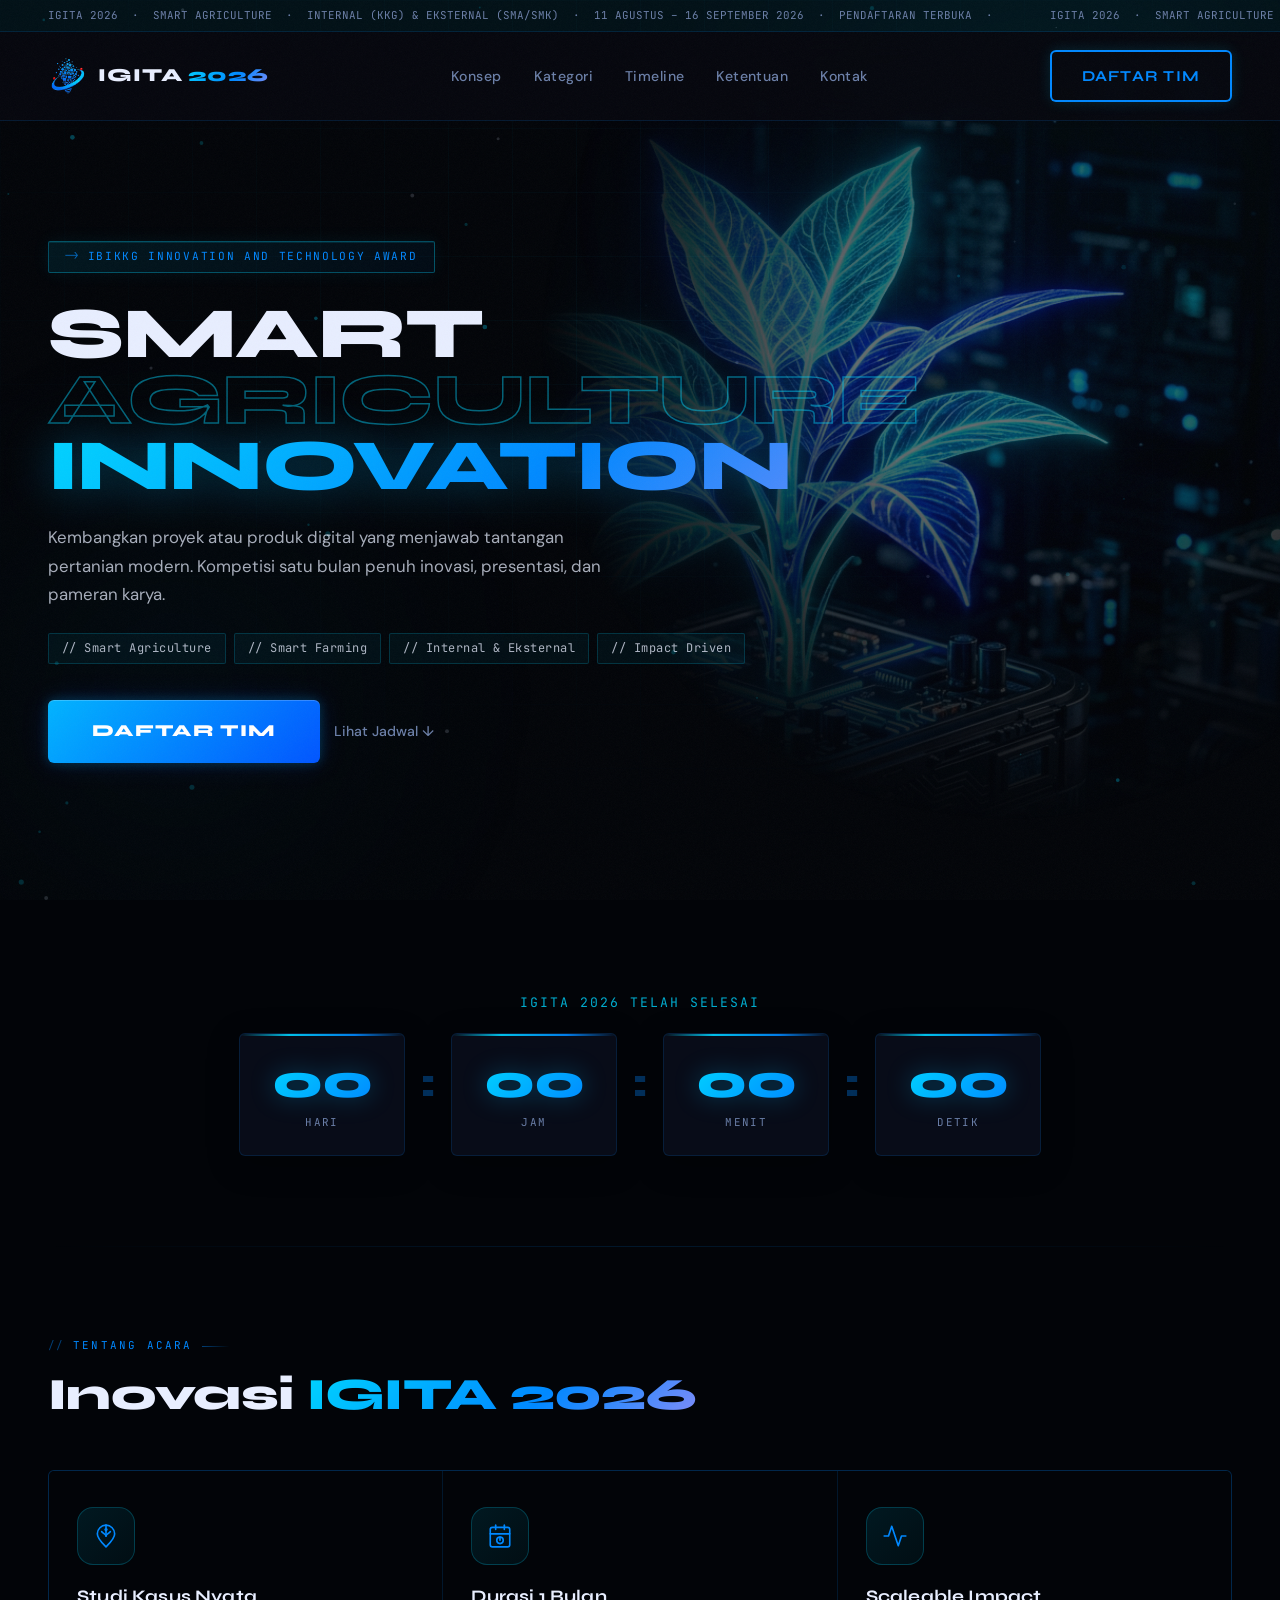
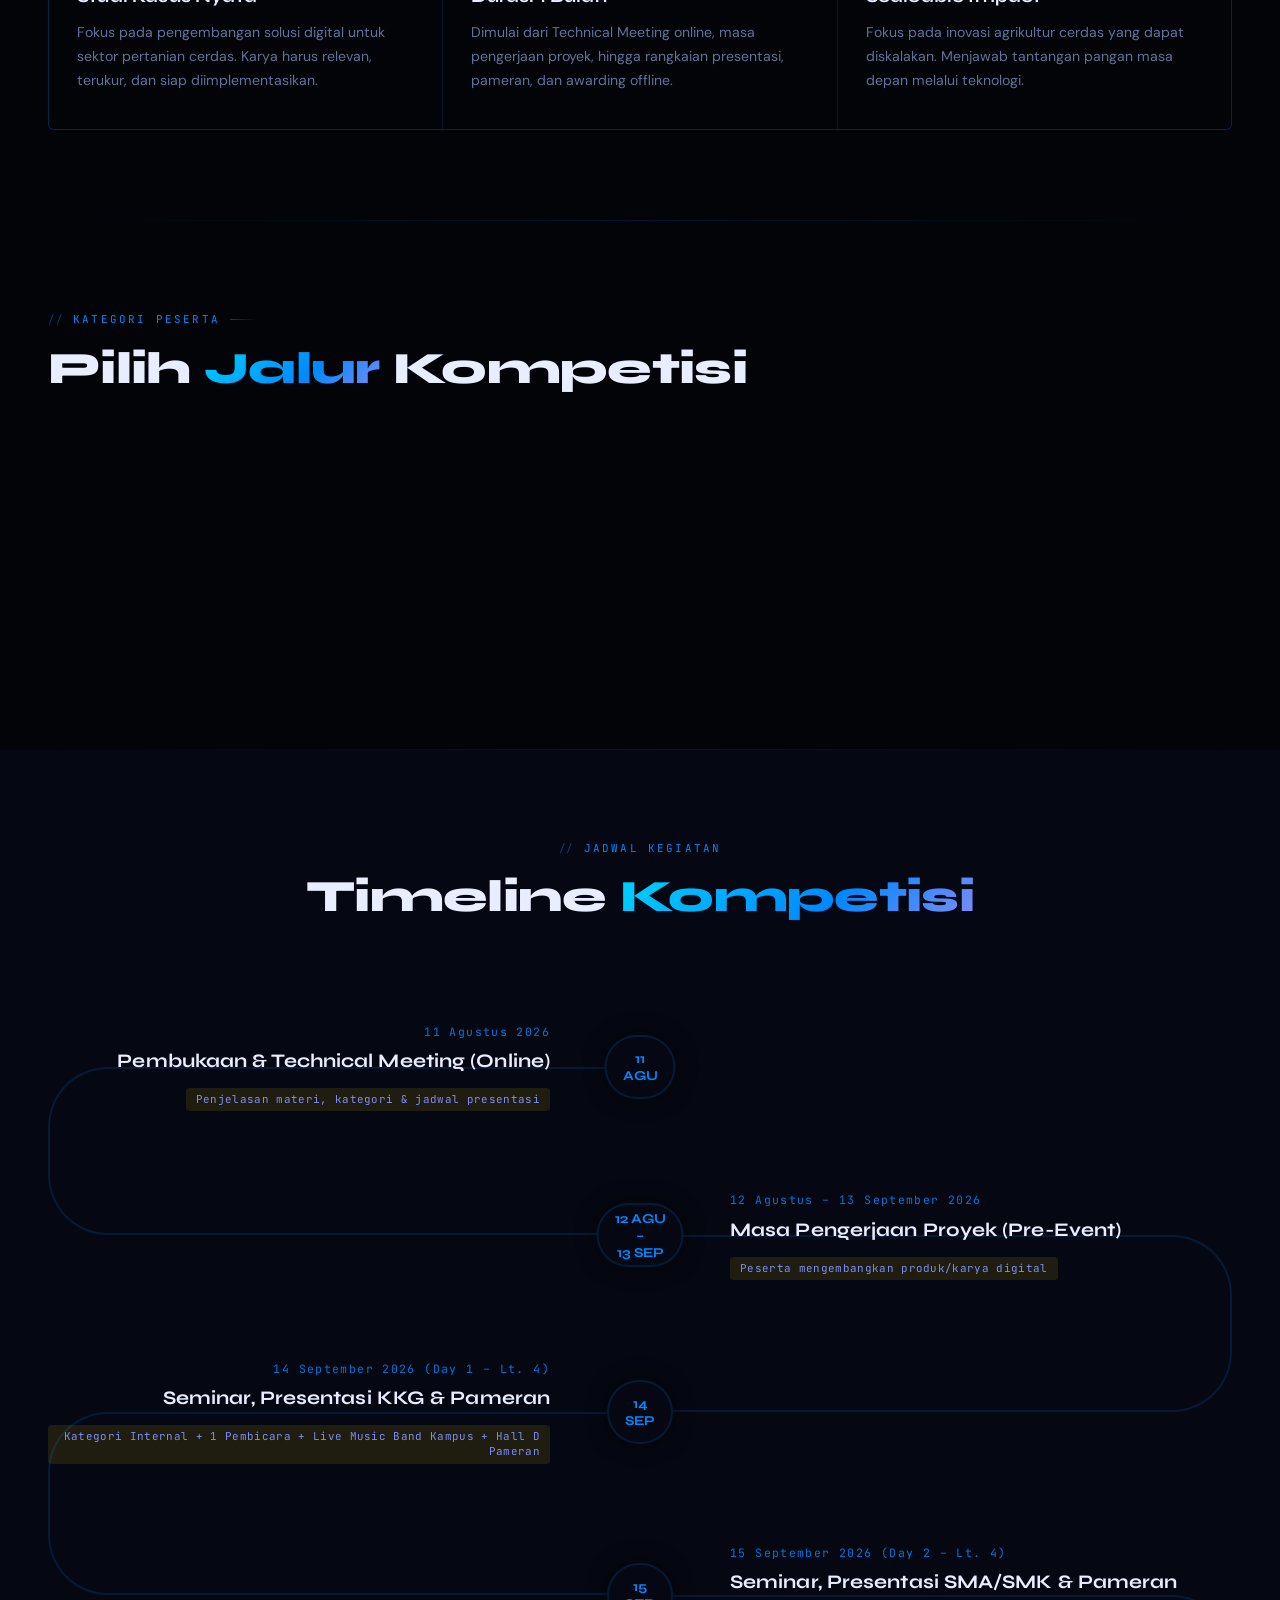
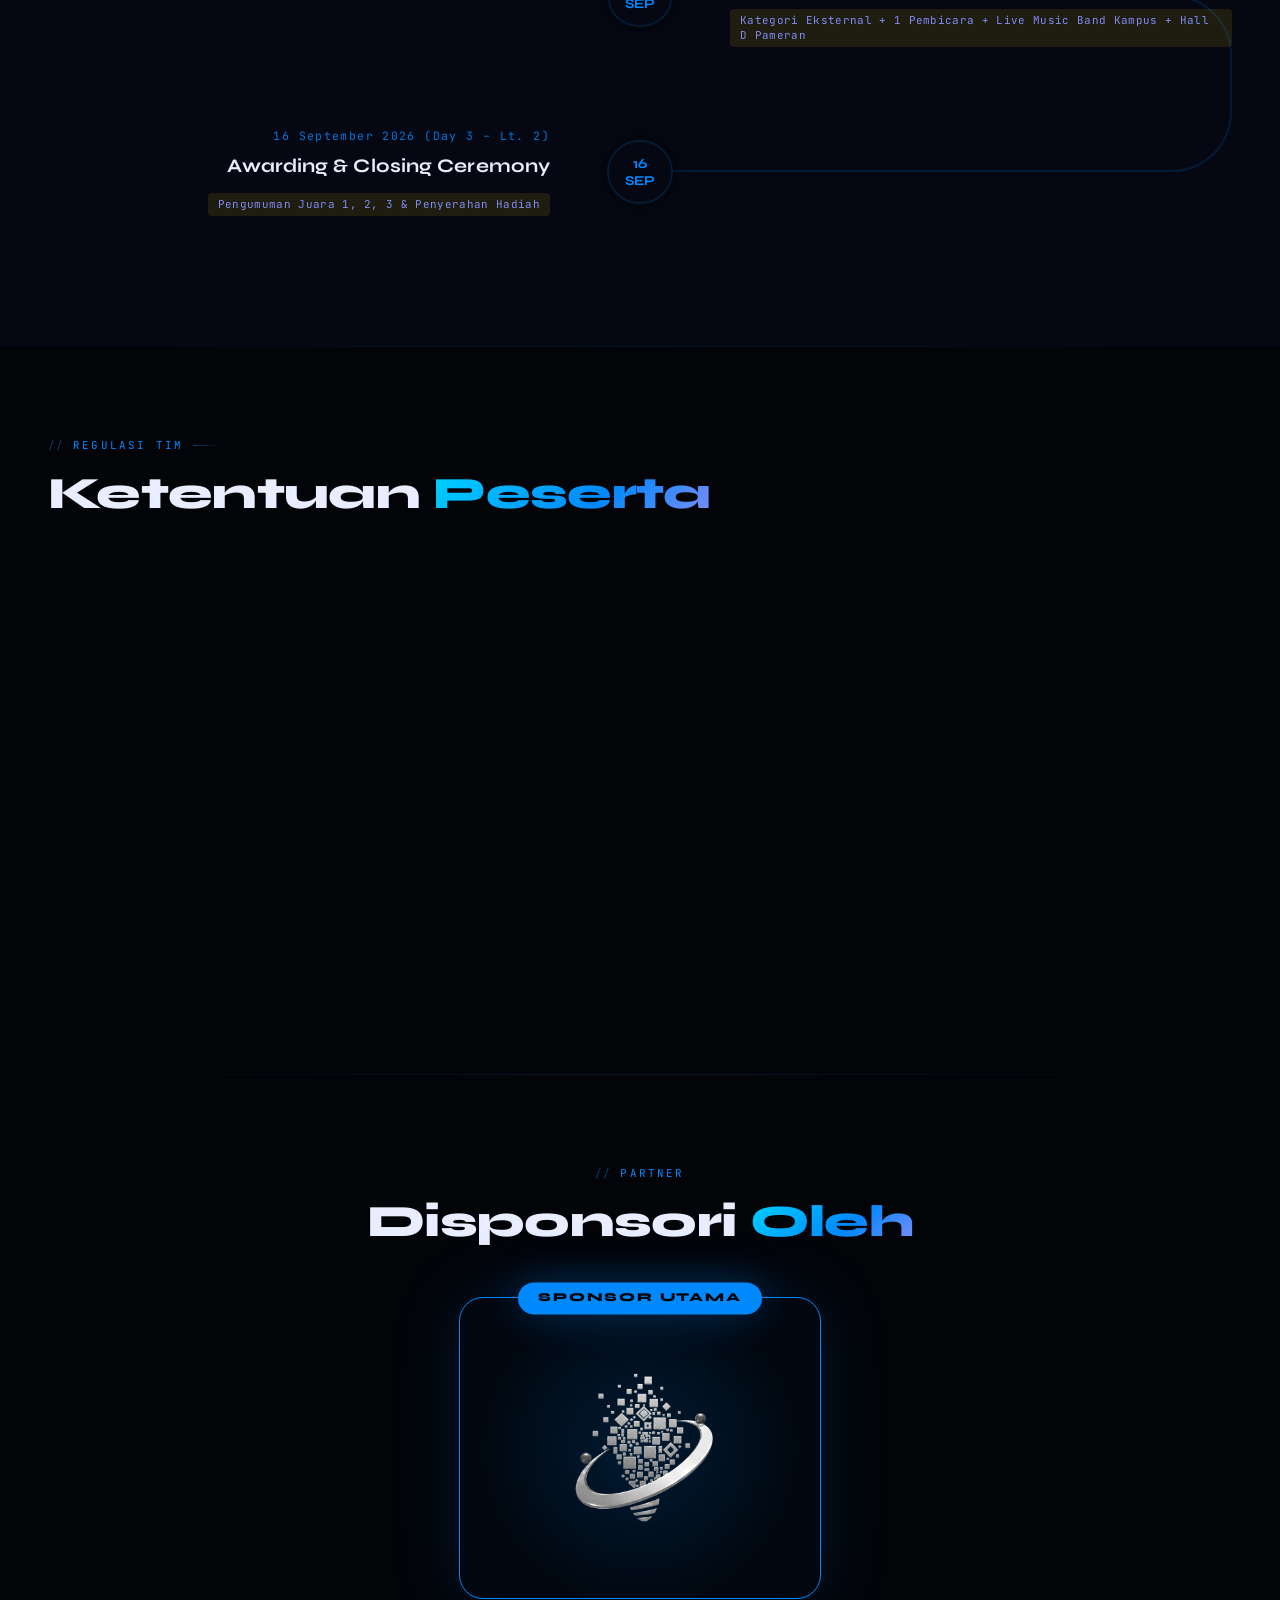
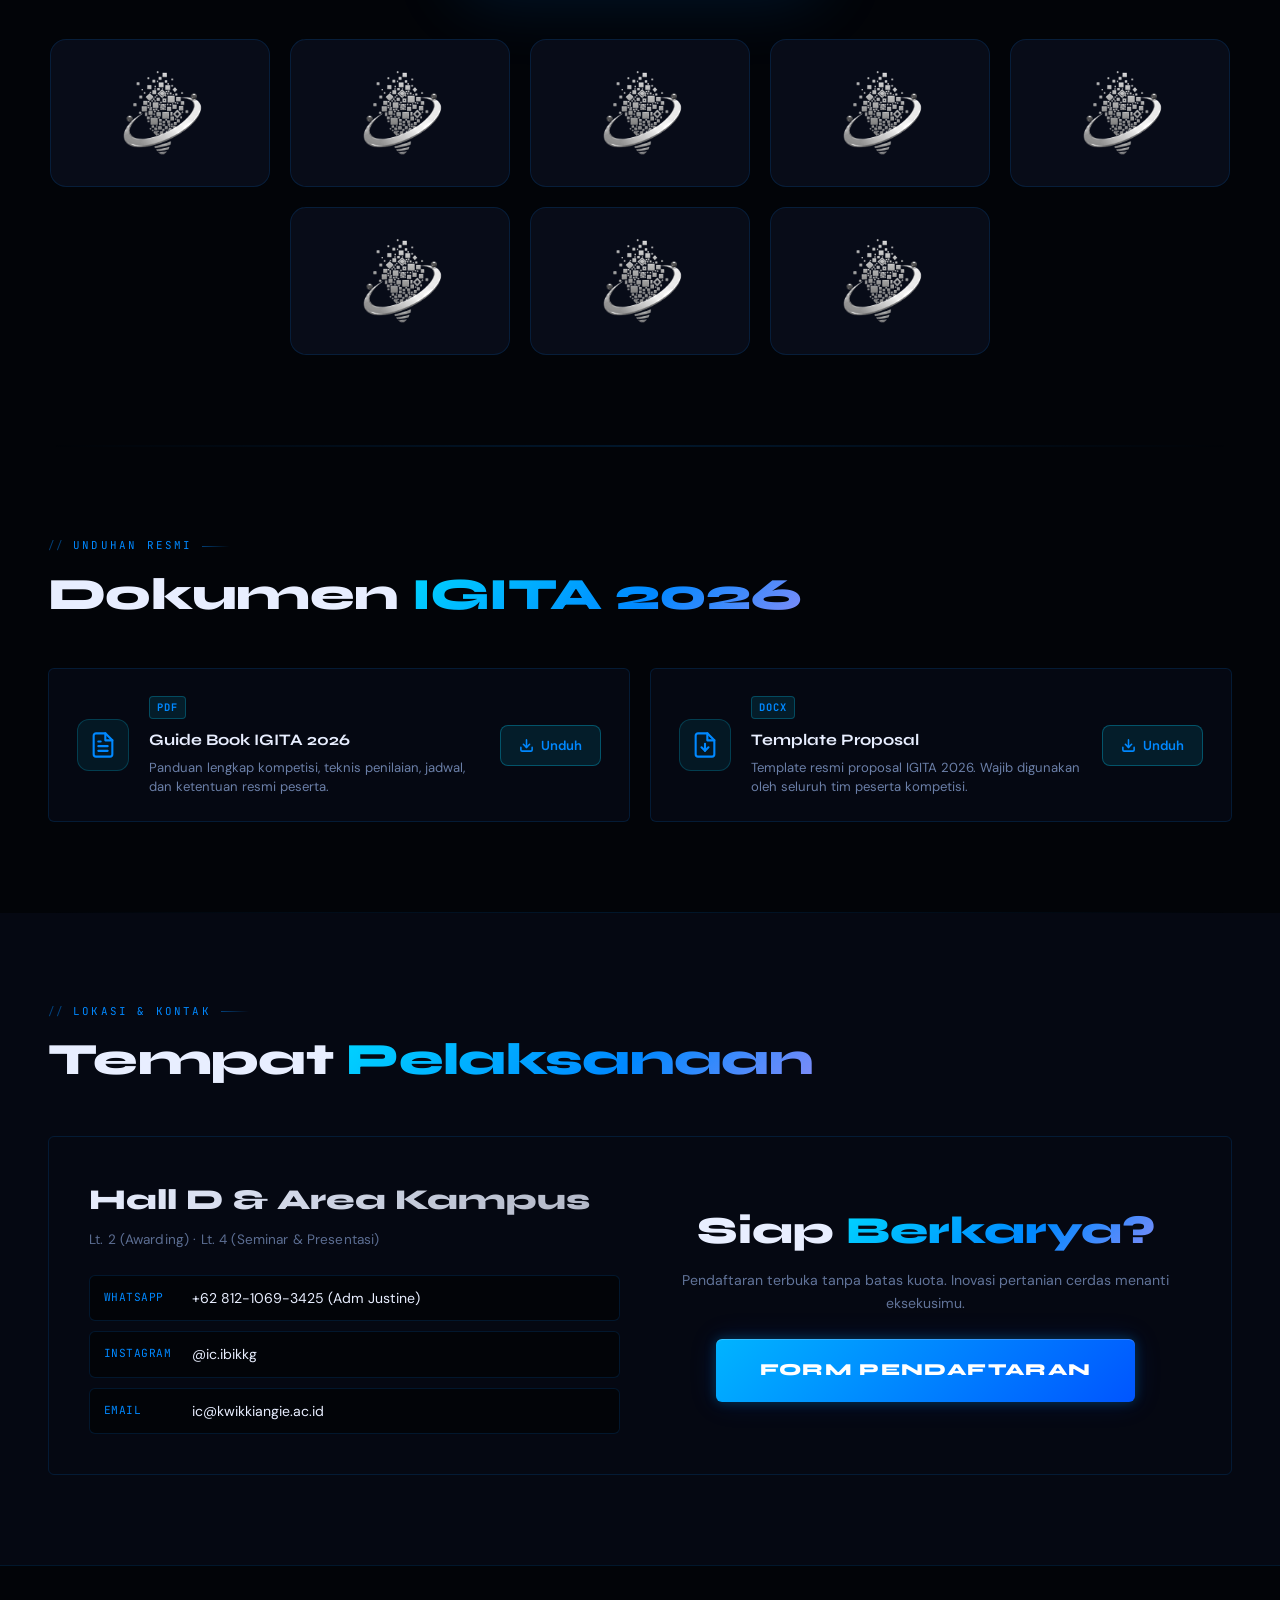
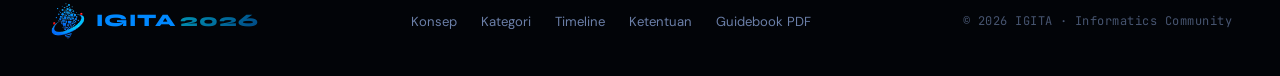
==== commit 652731a9: "update loading" ====
--- a/index.html
+++ b/index.html
@@ -8,7 +8,7 @@
   <meta name="apple-mobile-web-app-status-bar-style" content="black-translucent">
   <meta name="apple-mobile-web-app-title" content="IGITA 2026">
   <meta name="format-detection" content="telephone=no">
-  <title>IGITA 2026 | Informatics Group Innovation & Technology Award</title>
+  <title>IGITA 2026 | IBIKKG Innovation and Technology Award</title>
   <meta name="description" content="IGITA 2026: Kompetisi pengembangan proyek digital berbasis Smart Agriculture. Terbuka untuk Mahasiswa KKG & Siswa SMA/SMK. Daftarkan timmu sekarang!">
   <meta property="og:title" content="IGITA 2026 | Smart Agriculture Innovation">
   <meta property="og:description" content="Kompetisi inovasi teknologi pertanian cerdas. 11 Agustus – 16 September 2026. Pendaftaran terbuka, tanpa batas kuota.">
@@ -19,62 +19,100 @@
   <link rel="stylesheet" href="style.css">
 </head>
 <body>
-<!-- SVG gradient definitions for loader ring -->
-<svg width="0" height="0" style="position:absolute" aria-hidden="true">
-  <defs>
-    <linearGradient id="ringGrad" x1="0%" y1="0%" x2="100%" y2="0%">
-      <stop offset="0%"   stop-color="#0055ff"/>
-      <stop offset="100%" stop-color="#00d4ff"/>
-    </linearGradient>
-  </defs>
-</svg>
+
+  <!-- SVG defs for loader -->
+  <svg width="0" height="0" style="position:absolute" aria-hidden="true">
+    <defs>
+      <linearGradient id="ringGrad" x1="0%" y1="0%" x2="100%" y2="100%">
+        <stop offset="0%"   stop-color="#00aaff"/>
+        <stop offset="60%"  stop-color="#00d4ff"/>
+        <stop offset="100%" stop-color="#0044ff"/>
+      </linearGradient>
+    </defs>
+  </svg>
 
   <!-- Loading Screen -->
   <div class="loader-screen" id="loader-screen" aria-hidden="true">
-    <!-- Ambient background glows -->
-    <div class="loader-bg-glow loader-bg-glow--a"></div>
-    <div class="loader-bg-glow loader-bg-glow--b"></div>
-    <!-- Scan line overlay -->
-    <div class="loader-scanlines"></div>
+
+    <!-- Grid bg -->
+    <div class="loader-grid"></div>
+
+    <!-- Ambient glows -->
+    <div class="loader-glow loader-glow--core"></div>
+    <div class="loader-glow loader-glow--outer"></div>
+    <div class="loader-glow loader-glow--side-l"></div>
+    <div class="loader-glow loader-glow--side-r"></div>
+
+    <!-- HUD corners -->
+    <div class="loader-corner loader-corner--tl"></div>
+    <div class="loader-corner loader-corner--tr"></div>
+    <div class="loader-corner loader-corner--bl"></div>
+    <div class="loader-corner loader-corner--br"></div>
+
+    <!-- Top HUD -->
+    <div class="loader-hud-top">
+      <span class="loader-hud-dot"></span>
+      <span class="loader-hud-label">IGITA 2026</span>
+      <span class="loader-hud-sep"></span>
+      <span class="loader-hud-label">SYSTEM BOOT</span>
+      <span class="loader-hud-dot"></span>
+    </div>
 
     <div class="loader-content">
-      <!-- Ring progress -->
+
+      <!-- Ring assembly -->
       <div class="loader-ring-wrap">
-        <svg class="loader-ring-svg" viewBox="0 0 120 120" fill="none" xmlns="http://www.w3.org/2000/svg">
-          <!-- Rotating outer tick marks -->
-          <circle class="loader-ring-track" cx="60" cy="60" r="52" stroke-width="1"/>
-          <circle class="loader-ring-progress" id="loader-ring-progress" cx="60" cy="60" r="52" stroke-width="2.5"
-            stroke-dasharray="326.73" stroke-dashoffset="326.73"
+        <!-- Deco spinning rings -->
+        <div class="loader-deco-ring loader-deco-ring--a"></div>
+        <div class="loader-deco-ring loader-deco-ring--b"></div>
+
+        <!-- SVG: 2*pi*66 = 414.69 -->
+        <svg class="loader-ring-svg" viewBox="0 0 160 160" fill="none">
+          <circle class="loader-ring-track"    cx="80" cy="80" r="66" stroke-width="1.5"/>
+          <circle class="loader-ring-ticks"    cx="80" cy="80" r="74" stroke-width="0.8"/>
+          <circle class="loader-ring-progress" id="loader-ring-progress"
+            cx="80" cy="80" r="66" stroke-width="3.5"
+            stroke-dasharray="414.69" stroke-dashoffset="414.69"
             stroke-linecap="round"/>
-          <!-- Deco inner ring -->
-          <circle class="loader-ring-inner" cx="60" cy="60" r="44" stroke-width="0.5"/>
+          <circle class="loader-ring-inner"    cx="80" cy="80" r="56" stroke-width="0.5"/>
         </svg>
-        <!-- Logo inside ring -->
+
+        <!-- Center -->
         <div class="loader-ring-center">
           <img src="asset/logo.png" alt="IGITA 2026" class="loader-logo">
           <div class="loader-pct" id="loader-pct">0<span>%</span></div>
         </div>
-        <!-- Rotating dot -->
-        <div class="loader-orbit" id="loader-orbit">
+
+        <!-- Orbiting dots -->
+        <div class="loader-orbit loader-orbit--a">
           <div class="loader-orbit-dot"></div>
         </div>
-      </div>
-
-      <!-- Brand name -->
+        <div class="loader-orbit loader-orbit--b">
+          <div class="loader-orbit-dot loader-orbit-dot--sm"></div>
+        </div>
+      </div>
+
+      <!-- Brand text gradient -->
       <div class="loader-brand">
-        <span class="loader-brand-name">IGITA</span>
+        <span class="loader-brand-igita">IGITA</span>
         <span class="loader-brand-year">2026</span>
       </div>
-      <div class="loader-tagline">IBIKKG Innovation and Technology Award</div>
-
-      <!-- Status bar -->
-      <div class="loader-status-wrap">
-        <div class="loader-status-bar"><div class="loader-status-fill" id="loader-bar"></div></div>
-        <div class="loader-text" id="loader-text">Memuat...</div>
-      </div>
-    </div>
+      <div class="loader-subtitle">IBIKKG Innovation &amp; Technology Award</div>
+
+      <!-- Status -->
+      <div class="loader-bottom">
+        <div class="loader-bar-track">
+          <div class="loader-bar-fill" id="loader-bar"></div>
+        </div>
+        <div class="loader-status-row">
+          <span class="loader-text" id="loader-text">Memuat...</span>
+          <span class="loader-pct-sm" id="loader-pct-sm">0%</span>
+        </div>
+      </div>
+
+    </div>
+
   </div>
-
   <!-- SVG Filter: mengubah warna logo menjadi cyan tema web #00d4ff -->
   <svg style="display:none" aria-hidden="true">
     <defs>
--- a/style.css
+++ b/style.css
@@ -45,214 +45,283 @@
   padding-top: var(--status-h);
 }
 
-/* Body saat loading — cegah scroll */
+/* Body saat loading */
 body.is-loading { overflow: hidden; }
 
-/* ============================================================
-   LOADING SCREEN — Cinematic Ring Edition
-   ============================================================ */
+/* ================================================================
+   LOADING SCREEN — HUD Edition
+   ================================================================ */
 .loader-screen {
   position: fixed; inset: 0;
-  background: #030812;
+  background: #020810;
   z-index: 99999;
-  display: flex;
-  align-items: center;
-  justify-content: center;
-  transition: opacity 0.65s cubic-bezier(0.4,0,0.2,1),
-              visibility 0.65s cubic-bezier(0.4,0,0.2,1);
+  display: flex; align-items: center; justify-content: center;
+  transition: opacity 0.7s cubic-bezier(0.4,0,0.2,1),
+              visibility 0.7s cubic-bezier(0.4,0,0.2,1);
 }
 .loader-screen.hidden {
-  opacity: 0;
-  visibility: hidden;
+  opacity: 0; visibility: hidden; pointer-events: none;
+}
+
+/* ── Grid background ── */
+.loader-grid {
+  position: absolute; inset: 0; pointer-events: none;
+  background-image:
+    linear-gradient(rgba(0,136,255,0.04) 1px, transparent 1px),
+    linear-gradient(90deg, rgba(0,136,255,0.04) 1px, transparent 1px);
+  background-size: 48px 48px;
+  mask-image: radial-gradient(ellipse 70% 70% at 50% 50%, black 30%, transparent 100%);
+}
+
+/* ── Ambient glows ── */
+.loader-glow {
+  position: absolute; border-radius: 50%;
+  pointer-events: none; filter: blur(70px);
+}
+.loader-glow--core {
+  width: 380px; height: 380px;
+  background: radial-gradient(circle, rgba(0,120,255,0.14) 0%, transparent 70%);
+  top: 50%; left: 50%; transform: translate(-50%, -50%);
+  animation: glCore 3s ease-in-out infinite;
+}
+.loader-glow--outer {
+  width: 600px; height: 300px;
+  background: radial-gradient(ellipse, rgba(0,80,200,0.07) 0%, transparent 70%);
+  top: 50%; left: 50%; transform: translate(-50%, -50%);
+  animation: glCore 4s ease-in-out infinite 0.8s;
+}
+.loader-glow--side-l {
+  width: 200px; height: 400px;
+  background: radial-gradient(ellipse, rgba(0,180,255,0.06) 0%, transparent 70%);
+  top: 30%; left: -60px;
+  animation: glSide 5s ease-in-out infinite;
+}
+.loader-glow--side-r {
+  width: 200px; height: 400px;
+  background: radial-gradient(ellipse, rgba(0,80,255,0.06) 0%, transparent 70%);
+  top: 30%; right: -60px;
+  animation: glSide 5s ease-in-out infinite 1.5s;
+}
+@keyframes glCore {
+  0%,100% { opacity:0.7; transform:translate(-50%,-50%) scale(1); }
+  50%      { opacity:1;   transform:translate(-50%,-50%) scale(1.15); }
+}
+@keyframes glSide {
+  0%,100% { opacity:0.4; }
+  50%      { opacity:0.9; }
+}
+
+/* ── HUD Corners ── */
+.loader-corner {
+  position: absolute;
+  width: 28px; height: 28px;
   pointer-events: none;
 }
-
-/* Ambient glow blobs */
-.loader-bg-glow {
-  position: absolute;
-  border-radius: 50%;
-  filter: blur(80px);
+.loader-corner--tl { top: 20px; left: 20px;
+  border-top: 1.5px solid rgba(0,212,255,0.5);
+  border-left: 1.5px solid rgba(0,212,255,0.5); }
+.loader-corner--tr { top: 20px; right: 20px;
+  border-top: 1.5px solid rgba(0,212,255,0.5);
+  border-right: 1.5px solid rgba(0,212,255,0.5); }
+.loader-corner--bl { bottom: 20px; left: 20px;
+  border-bottom: 1.5px solid rgba(0,212,255,0.5);
+  border-left: 1.5px solid rgba(0,212,255,0.5); }
+.loader-corner--br { bottom: 20px; right: 20px;
+  border-bottom: 1.5px solid rgba(0,212,255,0.5);
+  border-right: 1.5px solid rgba(0,212,255,0.5); }
+
+/* ── HUD bars (top / bottom) ── */
+.loader-hud-top {
+  position: absolute; left: 0; right: 0;
+  display: flex; align-items: center; justify-content: center; gap: 10px;
+  font-family: 'JetBrains Mono', monospace;
+  font-size: 0.55rem; letter-spacing: 0.14em;
+  color: rgba(0,180,255,0.4); text-transform: uppercase;
   pointer-events: none;
 }
-.loader-bg-glow--a {
-  width: 420px; height: 420px;
-  background: radial-gradient(circle, rgba(0,136,255,0.12) 0%, transparent 70%);
-  top: 50%; left: 50%;
-  transform: translate(-50%, -50%);
-  animation: glowPulseA 3s ease-in-out infinite;
-}
-.loader-bg-glow--b {
-  width: 260px; height: 260px;
-  background: radial-gradient(circle, rgba(0,212,255,0.08) 0%, transparent 70%);
-  top: 50%; left: 50%;
-  transform: translate(-50%, -50%);
-  animation: glowPulseB 2.2s ease-in-out infinite 0.4s;
-}
-@keyframes glowPulseA {
-  0%, 100% { opacity: 0.7; transform: translate(-50%, -50%) scale(1); }
-  50%       { opacity: 1;   transform: translate(-50%, -50%) scale(1.12); }
-}
-@keyframes glowPulseB {
-  0%, 100% { opacity: 0.5; transform: translate(-50%, -50%) scale(1); }
-  50%       { opacity: 0.9; transform: translate(-50%, -50%) scale(0.88); }
-}
-
-/* Scan line texture */
-.loader-scanlines {
-  position: absolute; inset: 0; pointer-events: none; z-index: 1;
-  background: repeating-linear-gradient(
-    to bottom,
-    transparent 0px,
-    transparent 2px,
-    rgba(0,212,255,0.015) 2px,
-    rgba(0,212,255,0.015) 4px
-  );
-}
-
-/* Main content stack */
+.loader-hud-top    { top: 24px; }
+.loader-hud-dot {
+  display: inline-block; width: 4px; height: 4px;
+  border-radius: 50%; background: rgba(0,212,255,0.5);
+  animation: hudBlink 2s ease-in-out infinite;
+}
+.loader-hud-sep {
+  display: inline-block; width: 24px; height: 1px;
+  background: rgba(0,180,255,0.25);
+}
+@keyframes hudBlink {
+  0%,100% { opacity:0.5; } 50% { opacity:1; }
+}
+
+/* ── Main content ── */
 .loader-content {
   position: relative; z-index: 2;
-  display: flex;
-  flex-direction: column;
-  align-items: center;
-  gap: 20px;
-  animation: loaderFadeIn 0.5s ease forwards;
-}
-@keyframes loaderFadeIn {
-  from { opacity: 0; transform: translateY(10px); }
-  to   { opacity: 1; transform: translateY(0); }
-}
-
-/* ── Ring progress ── */
+  display: flex; flex-direction: column; align-items: center; gap: 22px;
+  animation: ldFadeIn 0.6s ease forwards;
+}
+@keyframes ldFadeIn {
+  from { opacity:0; transform:translateY(12px); }
+  to   { opacity:1; transform:translateY(0); }
+}
+
+/* ── Ring wrap ── */
 .loader-ring-wrap {
-  position: relative;
-  width: 160px; height: 160px;
-}
+  position: relative; width: 200px; height: 200px;
+}
+
+/* Deco spinning rings (CSS-only) */
+.loader-deco-ring {
+  position: absolute; border-radius: 50%; pointer-events: none;
+}
+.loader-deco-ring--a {
+  inset: -8px;
+  border: 1px dashed rgba(0,136,255,0.15);
+  animation: spinA 12s linear infinite;
+}
+.loader-deco-ring--b {
+  inset: -18px;
+  border: 1px solid transparent;
+  border-top-color: rgba(0,212,255,0.2);
+  border-bottom-color: rgba(0,80,255,0.15);
+  animation: spinB 8s linear infinite;
+}
+@keyframes spinA { to { transform: rotate(360deg); } }
+@keyframes spinB { to { transform: rotate(-360deg); } }
+
+/* SVG ring */
 .loader-ring-svg {
-  width: 160px; height: 160px;
+  width: 200px; height: 200px;
   position: absolute; inset: 0;
   transform: rotate(-90deg);
 }
-
-/* Track: faint circle */
+.loader-ring-ticks {
+  stroke: rgba(0,136,255,0.07);
+  stroke-dasharray: 3 10;
+}
 .loader-ring-track {
-  stroke: rgba(0,136,255,0.1);
-}
-
-/* Progress arc */
+  stroke: rgba(0,100,200,0.15);
+}
 .loader-ring-progress {
   stroke: url(#ringGrad);
-  transition: stroke-dashoffset 0.35s cubic-bezier(0.4, 0, 0.2, 1);
-  filter: drop-shadow(0 0 6px rgba(0,212,255,0.5));
-}
-
-/* Inner deco ring */
+  transition: stroke-dashoffset 0.38s cubic-bezier(0.4,0,0.2,1);
+  filter: drop-shadow(0 0 5px rgba(0,180,255,0.55)) drop-shadow(0 0 12px rgba(0,120,255,0.3));
+}
 .loader-ring-inner {
-  stroke: rgba(0,136,255,0.06);
-}
-
-/* Logo + percentage centered in ring */
+  stroke: rgba(0,180,255,0.06);
+}
+
+/* Center content */
 .loader-ring-center {
   position: absolute; inset: 0;
   display: flex; flex-direction: column;
-  align-items: center; justify-content: center;
-  gap: 4px;
+  align-items: center; justify-content: center; gap: 6px;
 }
 .loader-logo {
-  height: 44px; width: auto;
-  filter: brightness(0) saturate(100%)
-          invert(72%) sepia(97%)
-          saturate(400%) hue-rotate(160deg)
-          brightness(105%);
-  animation: loaderPulse 2s ease-in-out infinite;
+  height: 52px; width: auto;
+  /* Original logo color — no filter */
+  animation: logoPulse 2.2s ease-in-out infinite;
+  filter: drop-shadow(0 0 10px rgba(0,180,255,0.25));
+}
+@keyframes logoPulse {
+  0%,100% { transform:scale(1);    filter:drop-shadow(0 0 10px rgba(0,180,255,0.25)); }
+  50%      { transform:scale(0.95); filter:drop-shadow(0 0 18px rgba(0,212,255,0.45)); }
 }
 .loader-pct {
   font-family: 'JetBrains Mono', monospace;
-  font-size: 1.05rem; font-weight: 700;
-  color: var(--accent);
-  letter-spacing: -0.02em;
-  line-height: 1;
-  text-shadow: 0 0 12px rgba(0,212,255,0.5);
-}
-.loader-pct span { font-size: 0.6em; opacity: 0.7; }
-
-/* Orbiting dot */
+  font-size: 1.1rem; font-weight: 700; line-height: 1;
+  background: linear-gradient(135deg, #00d4ff, #7cb9ff);
+  -webkit-background-clip: text; -webkit-text-fill-color: transparent;
+  background-clip: text;
+  filter: drop-shadow(0 0 8px rgba(0,212,255,0.4));
+}
+.loader-pct span { font-size: 0.58em; opacity: 0.75; }
+
+/* Orbiting dots */
 .loader-orbit {
   position: absolute; inset: 0;
-  animation: orbitSpin 1.8s linear infinite;
-}
+  pointer-events: none;
+}
+.loader-orbit--a { animation: orbitA 2s linear infinite; }
+.loader-orbit--b { animation: orbitB 3.2s linear infinite; top: 12px; left: 12px; right: 12px; bottom: 12px; }
+@keyframes orbitA { to { transform: rotate(360deg); } }
+@keyframes orbitB { to { transform: rotate(-360deg); } }
 .loader-orbit-dot {
-  position: absolute;
-  top: 7px; left: 50%;
-  transform: translateX(-50%);
-  width: 6px; height: 6px;
-  border-radius: 50%;
+  position: absolute; top: 4px; left: 50%; transform: translateX(-50%);
+  width: 7px; height: 7px; border-radius: 50%;
   background: #00d4ff;
-  box-shadow: 0 0 8px 2px rgba(0,212,255,0.7);
-}
-@keyframes orbitSpin {
-  from { transform: rotate(0deg); }
-  to   { transform: rotate(360deg); }
-}
-
-/* ── Brand name ── */
+  box-shadow: 0 0 8px 3px rgba(0,212,255,0.7), 0 0 16px rgba(0,136,255,0.4);
+}
+.loader-orbit-dot--sm {
+  width: 4px; height: 4px;
+  background: rgba(0,180,255,0.6);
+  box-shadow: 0 0 6px 2px rgba(0,180,255,0.5);
+}
+
+/* ── Brand text ── */
 .loader-brand {
-  display: flex; align-items: baseline; gap: 8px;
+  display: flex; align-items: baseline; gap: 10px;
   font-family: 'Syne', sans-serif; font-weight: 800;
-  letter-spacing: 0.06em;
-}
-.loader-brand-name {
-  font-size: 2rem; color: var(--text);
-  text-shadow: 0 0 30px rgba(255,255,255,0.15);
+  letter-spacing: 0.08em;
+}
+.loader-brand-igita {
+  font-size: 2.4rem;
+  background: linear-gradient(135deg, #ffffff 0%, #a8d4ff 50%, #00aaff 100%);
+  -webkit-background-clip: text; -webkit-text-fill-color: transparent;
+  background-clip: text;
+  filter: drop-shadow(0 0 20px rgba(0,180,255,0.3));
 }
 .loader-brand-year {
-  font-size: 1.5rem; color: var(--accent);
-  text-shadow: 0 0 20px rgba(0,212,255,0.4);
-}
-
-/* Tagline */
-.loader-tagline {
+  font-size: 1.7rem;
+  background: linear-gradient(135deg, #00d4ff 0%, #0077ff 100%);
+  -webkit-background-clip: text; -webkit-text-fill-color: transparent;
+  background-clip: text;
+  filter: drop-shadow(0 0 14px rgba(0,212,255,0.5));
+}
+
+/* Subtitle */
+.loader-subtitle {
   font-family: 'JetBrains Mono', monospace;
-  font-size: 0.52rem;
-  color: rgba(107,127,168,0.45);
-  letter-spacing: 0.08em;
-  text-transform: uppercase;
-  text-align: center;
+  font-size: 0.5rem; letter-spacing: 0.1em;
+  text-transform: uppercase; text-align: center;
+  background: linear-gradient(90deg, rgba(0,180,255,0.3), rgba(0,136,255,0.6), rgba(0,180,255,0.3));
+  -webkit-background-clip: text; -webkit-text-fill-color: transparent;
+  background-clip: text;
   max-width: 280px;
 }
 
-/* ── Status bar ── */
-.loader-status-wrap {
+/* ── Progress bar ── */
+.loader-bottom {
   display: flex; flex-direction: column; align-items: center; gap: 8px;
-  width: 200px;
-}
-.loader-status-bar {
+  width: 220px;
+}
+.loader-bar-track {
   width: 100%; height: 2px;
-  background: rgba(255,255,255,0.06);
+  background: rgba(0,100,200,0.12);
   border-radius: 99px; overflow: hidden;
-}
-.loader-status-fill {
+  position: relative;
+}
+.loader-bar-fill {
   height: 100%; width: 0%;
-  background: linear-gradient(90deg, #0055ff, #00d4ff);
+  background: linear-gradient(90deg, #0044ff, #00aaff, #00d4ff);
   border-radius: 99px;
-  transition: width 0.3s ease;
-  box-shadow: 0 0 8px rgba(0,212,255,0.6);
+  transition: width 0.35s ease;
+  box-shadow: 0 0 10px rgba(0,212,255,0.7);
+}
+.loader-status-row {
+  display: flex; align-items: center; justify-content: space-between;
+  width: 100%;
 }
 .loader-text {
   font-family: 'JetBrains Mono', monospace;
-  font-size: 0.58rem;
-  color: rgba(107,127,168,0.6);
-  letter-spacing: 0.1em;
+  font-size: 0.56rem; letter-spacing: 0.1em;
   text-transform: uppercase;
-  text-align: center;
-}
-
-/* Shared keyframes */
-@keyframes loaderPulse {
-  0%, 100% { opacity: 1;   transform: scale(1); }
-  50%       { opacity: 0.75; transform: scale(0.94); }
-}
-
+  color: rgba(0,160,220,0.5);
+}
+.loader-pct-sm {
+  font-family: 'JetBrains Mono', monospace;
+  font-size: 0.56rem; letter-spacing: 0.06em;
+  color: rgba(0,212,255,0.45);
+}
 /* Skip Link */
 .skip-link {
   position: fixed; top: -9999px; left: 16px; z-index: 9999;
@@ -1185,9 +1254,10 @@
   .footer-logo-img { height: 36px; }
   .footer-logo-text { font-size: 0.88rem; }
 
-  /* File upload wrap jadi kolom di layar kecil */
-  .file-upload-wrap { gap: 10px; }
-  .file-upload-name { font-size: 0.78rem; }
+  /* File upload compact strip */
+  .file-upload-wrap { gap: 8px; padding: 8px 10px; }
+  .file-upload-meta .file-upload-hint { display: none; }
+  .file-upload-name { font-size: 0.65rem; }
 
   /* Confirm modal full width di mobile */
   .confirm-modal { max-width: 100%; border-radius: 12px; }
@@ -1729,100 +1799,129 @@
 /* Helper text */
 /* Custom File Upload */
 .file-input-hidden { display: none; }
+/* ── Compact horizontal upload strip ── */
 .file-upload-wrap {
   display: flex;
-  flex-direction: column;
+  flex-direction: row;
   align-items: center;
-  justify-content: center;
   gap: 10px;
-  padding: 28px 20px;
+  padding: 10px 12px 10px 10px;
   background: rgba(3,8,20,0.7);
-  border: 1.5px dashed rgba(0,136,255,0.22);
-  border-radius: 12px;
-  transition: border-color 0.25s, background 0.25s, box-shadow 0.3s;
-  cursor: pointer;
-  text-align: center;
+  border: 1px solid rgba(0,136,255,0.18);
+  border-radius: 10px;
+  transition: border-color 0.25s, background 0.25s, box-shadow 0.25s;
+  cursor: default;
   position: relative;
   overflow: hidden;
+  min-height: 0;
 }
 .file-upload-wrap::before {
   content: '';
-  position: absolute; inset: 0; border-radius: 12px;
-  background: radial-gradient(ellipse at 50% 0%, rgba(0,212,255,0.04) 0%, transparent 70%);
+  position: absolute; inset: 0; border-radius: 10px;
+  background: linear-gradient(90deg, rgba(0,136,255,0.04) 0%, transparent 60%);
   opacity: 0; transition: opacity 0.3s;
   pointer-events: none;
 }
 .file-upload-wrap:hover {
-  border-color: rgba(0,212,255,0.45);
-  background: rgba(0,136,255,0.04);
-  box-shadow: 0 0 24px rgba(0,136,255,0.1), inset 0 0 20px rgba(0,212,255,0.03);
+  border-color: rgba(0,212,255,0.38);
+  background: rgba(0,136,255,0.03);
+  box-shadow: 0 0 16px rgba(0,136,255,0.08);
 }
 .file-upload-wrap:hover::before { opacity: 1; }
-
-/* Big upload icon */
+.file-upload-wrap.drag-over {
+  border-color: var(--accent) !important;
+  background: rgba(0,212,255,0.05) !important;
+  box-shadow: 0 0 20px rgba(0,136,255,0.15) !important;
+}
+
+/* Compact icon badge */
 .file-upload-icon {
-  width: 52px; height: 52px; border-radius: 12px;
+  flex-shrink: 0;
+  width: 36px; height: 36px; border-radius: 8px;
   background: rgba(0,136,255,0.08);
   border: 1px solid rgba(0,136,255,0.18);
   display: flex; align-items: center; justify-content: center;
   color: var(--accent);
-  transition: all 0.25s;
-  box-shadow: 0 0 16px rgba(0,136,255,0.1);
-}
+  transition: all 0.22s;
+}
+.file-upload-icon svg { width: 16px; height: 16px; }
 .file-upload-wrap:hover .file-upload-icon {
   background: rgba(0,136,255,0.14);
   border-color: rgba(0,212,255,0.35);
-  box-shadow: 0 0 24px rgba(0,136,255,0.2);
-  transform: translateY(-2px);
+  box-shadow: 0 0 14px rgba(0,136,255,0.18);
+}
+.file-upload-wrap.drag-over .file-upload-icon {
+  transform: scale(1.05);
+  border-color: rgba(0,212,255,0.5);
+  box-shadow: 0 0 20px rgba(0,136,255,0.28);
+}
+
+/* Middle meta block */
+.file-upload-meta {
+  flex: 1 1 0%;
+  min-width: 0;
+  width: 0;
+  display: flex;
+  flex-direction: column;
+  gap: 2px;
+  overflow: hidden;
 }
 
 /* Hint text */
 .file-upload-hint {
   font-family: 'JetBrains Mono', monospace;
-  font-size: 0.65rem; color: rgba(107,127,168,0.6);
-  letter-spacing: 0.04em; text-transform: uppercase;
+  font-size: 0.58rem; color: rgba(107,127,168,0.5);
+  letter-spacing: 0.06em; text-transform: uppercase;
+  line-height: 1.1;
 }
 
 .file-upload-btn {
+  flex-shrink: 0;
   display: inline-flex;
   align-items: center;
-  gap: 7px;
-  background: linear-gradient(135deg, rgba(0,180,255,0.15), rgba(0,90,255,0.1));
-  border: 1px solid rgba(0,136,255,0.35);
+  gap: 6px;
+  background: radial-gradient(ellipse at 40% 40%, rgba(0,170,255,0.13), rgba(0,80,255,0.09));
+  border: 1px solid rgba(0,136,255,0.32);
   color: var(--accent);
-  padding: 8px 20px;
-  border-radius: 8px;
+  padding: 6px 14px;
+  border-radius: 7px;
   font-family: 'Syne', sans-serif;
-  font-size: 0.78rem;
+  font-size: 0.72rem;
   font-weight: 700;
   cursor: pointer;
-  transition: all 0.25s;
+  transition: all 0.22s;
   white-space: nowrap;
-  min-height: 36px;
   letter-spacing: 0.02em;
-  box-shadow: 0 0 14px rgba(0,136,255,0.1), inset 0 1px 0 rgba(255,255,255,0.06);
-}
+  box-shadow: 0 0 10px rgba(0,136,255,0.08), inset 0 1px 0 rgba(255,255,255,0.05);
+}
+.file-upload-btn svg { width: 11px; height: 11px; }
 .file-upload-btn:hover {
-  background: linear-gradient(135deg, #00b4ff, #0055ff);
+  background: radial-gradient(ellipse at 40% 40%, #00bfff, #0055ee);
   color: #fff;
-  border-color: transparent;
-  box-shadow: 0 0 24px rgba(0,136,255,0.35), 0 4px 14px rgba(0,0,0,0.3);
+  border-color: rgba(0,180,255,0.4);
+  box-shadow: 0 0 18px rgba(0,136,255,0.3), 0 3px 10px rgba(0,0,0,0.25);
   transform: translateY(-1px);
 }
 
 .file-upload-name {
-  font-size: 0.72rem;
+  font-size: 0.69rem;
   font-family: 'JetBrains Mono', monospace;
   color: rgba(107,127,168,0.7);
   overflow: hidden;
   text-overflow: ellipsis;
   white-space: nowrap;
+  width: 100%;
   max-width: 100%;
-}
+  display: block;
+  transition: color 0.2s;
+}
+.file-upload-name.has-file { color: rgba(0,212,255,0.85); }
 
 .form-helper {
   font-family: 'JetBrains Mono', monospace; font-size: 0.6rem;
   color: rgba(107,127,168,0.7); margin-top: 4px; line-height: 1.55; letter-spacing: 0.02em;
+  overflow: hidden; text-overflow: ellipsis; white-space: nowrap;
+  max-width: 100%;
 }
 
 /* Quota info */
@@ -1905,9 +2004,9 @@
 
 /* Saat dicentang */
 .custom-checkbox-input:checked + .custom-checkbox-label .custom-checkbox-box {
-  background: linear-gradient(135deg, #00d4ff 0%, #0055ff 100%);
-  border-color: transparent;
-  box-shadow: 0 0 0 3px rgba(0,212,255,0.18), 0 0 16px rgba(0,212,255,0.5);
+  background: radial-gradient(circle at 40% 40%, #00c8ff 0%, #0066ff 100%);
+  border-color: rgba(0,180,255,0.35);
+  box-shadow: 0 0 0 2.5px rgba(0,170,255,0.2), 0 0 14px rgba(0,180,255,0.45);
   animation: cb-pop 0.35s cubic-bezier(0.34,1.56,0.64,1) forwards;
 }
 .custom-checkbox-input:checked + .custom-checkbox-label .custom-checkbox-box::after {
@@ -2316,8 +2415,8 @@
   .confirm-btn-send { font-size: 0.78rem; padding: 10px 16px; }
   .confirm-val { font-size: 0.75rem; }
   .confirm-key { font-size: 0.75rem; min-width: 70px; }
-  .file-upload-wrap { gap: 10px; }
-  .file-upload-btn { width: 100%; justify-content: center; }
+  .file-upload-wrap { gap: 8px; padding: 8px 10px; }
+  .file-upload-btn { padding: 5px 10px; font-size: 0.68rem; }
 }
 
 @media (max-width: 360px) {
@@ -2717,19 +2816,16 @@
   transform: translateY(-2px);
   box-shadow: 0 0 12px rgba(0,212,255,0.35), 0 0 30px rgba(0,120,255,0.15), inset 0 1px 0 rgba(255,255,255,0.22);
 }
-/* ── File Upload: full drop zone override ── */
-.file-upload-wrap {
-  border-style: dashed;
-}
+/* ── File Upload: drag-over state ── */
 .file-upload-wrap.drag-over {
   border-color: var(--accent) !important;
   background: rgba(0,212,255,0.05) !important;
-  box-shadow: 0 0 28px rgba(0,136,255,0.18), inset 0 0 20px rgba(0,212,255,0.04) !important;
+  box-shadow: 0 0 20px rgba(0,136,255,0.15) !important;
 }
 .file-upload-wrap.drag-over .file-upload-icon {
-  transform: translateY(-4px) scale(1.05);
-  border-color: rgba(0,212,255,0.5);
-  box-shadow: 0 0 28px rgba(0,136,255,0.3);
+  transform: scale(1.07);
+  border-color: rgba(0,212,255,0.55);
+  box-shadow: 0 0 22px rgba(0,136,255,0.3);
 }
 
 /* ── Agreement block ── */
